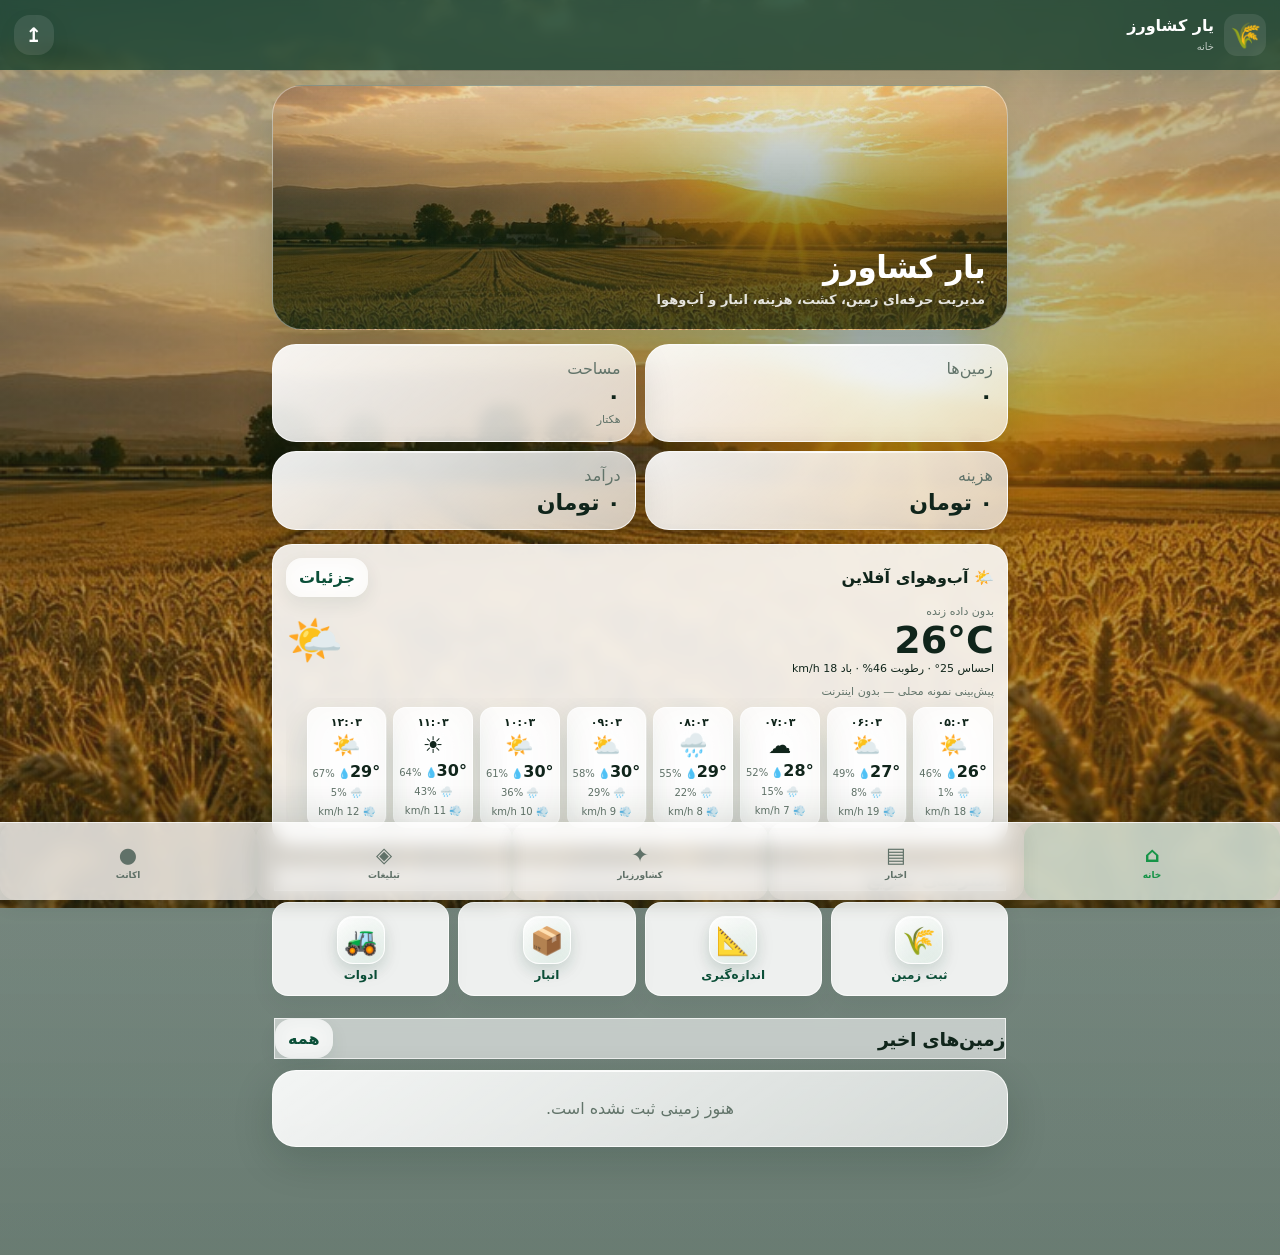
==== index.html @ 3d440239 "Add files via upload" ====
<!doctype html>
<html lang="fa" dir="rtl">
<head>
<meta charset="utf-8">
<meta name="viewport" content="width=device-width,initial-scale=1,viewport-fit=cover">
<meta name="theme-color" content="#0b3d2e">
<meta name="description" content="یار کشاورز — مدیریت زمین، کشت، هزینه، انبار و آب‌وهوا">
<!-- YarKeshavarz OFFLINE V1 -->
<title>یار کشاورز — نسخه آفلاین</title>
<link rel="manifest" href="manifest.webmanifest">
<style>
:root{--g:#0b3d2e;--g2:#17664b;--bg:#f4f7f4;--card:#fff;--text:#17352b;--muted:#71817a;--line:#e1e9e4;--red:#a33a3a;--shadow:0 10px 28px rgba(14,55,41,.08)}
*{box-sizing:border-box}body{margin:0;background:var(--bg);color:var(--text);font-family:Tahoma,Arial,sans-serif}button,input,select,textarea{font:inherit}button{cursor:pointer}
.top{position:sticky;top:0;z-index:1000;height:66px;background:var(--g);color:#fff;display:flex;align-items:center;justify-content:space-between;padding:0 14px;box-shadow:0 5px 18px #0002}.brand{display:flex;align-items:center;gap:10px}.logo{width:42px;height:42px;border-radius:13px;background:#ffffff18;display:grid;place-items:center;font-size:25px}.brand b{display:block}.brand small{opacity:.7;font-size:10px}.top button{border:0;background:#ffffff18;color:#fff;border-radius:12px;width:40px;height:40px;font-size:20px}
main{max-width:900px;margin:auto;padding:14px 12px 95px}.hero{min-height:210px;border-radius:24px;padding:22px;color:#fff;display:flex;flex-direction:column;justify-content:end;background:linear-gradient(135deg,#0b3d2e,#287659);box-shadow:var(--shadow);margin-bottom:14px}.hero h1{margin:0 0 7px;font-size:28px}.hero p{margin:0;opacity:.86;font-size:13px}.grid{display:grid;grid-template-columns:repeat(2,1fr);gap:10px}.card{background:var(--card);border:1px solid var(--line);border-radius:18px;padding:14px;box-shadow:var(--shadow)}.metric{font-size:22px;font-weight:900;margin-top:5px}.muted{color:var(--muted)}.small{font-size:11px}
.section{display:flex;align-items:center;justify-content:space-between;gap:8px;margin:19px 2px 9px}.section h2,.section h3{margin:0}.quick{display:grid;grid-template-columns:repeat(4,1fr);gap:8px}.quick button{min-height:78px;border:1px solid var(--line);background:#fff;border-radius:16px;font-weight:800;color:var(--g)}.primary,.secondary,.danger{border:0;border-radius:12px;padding:10px 13px;font-weight:800}.primary{background:var(--g);color:#fff}.secondary{background:#eaf2ee;color:var(--g)}.danger{background:#f8e8e8;color:var(--red)}.list{display:grid;gap:10px}.row{display:flex;align-items:center;justify-content:space-between;gap:9px}.actions{display:flex;gap:7px;flex-wrap:wrap;margin-top:11px}.badge{display:inline-block;background:#edf4ef;color:var(--g);border-radius:99px;padding:4px 8px;font-size:10px}.empty{text-align:center;color:var(--muted);padding:28px}
.form{display:grid;gap:12px}.field{display:grid;gap:6px}.field label{font-size:12px;font-weight:800}.field input,.field select,.field textarea{width:100%;border:1px solid #d7e2dc;background:#fff;border-radius:12px;padding:11px;color:var(--text);outline:none}.field textarea{min-height:90px}.tabs{display:flex;gap:7px;overflow:auto;padding:4px 0 9px}.tabs button{white-space:nowrap;border:1px solid var(--line);background:#fff;border-radius:11px;padding:9px 12px}.tabs button.active{background:var(--g);color:#fff}
.bottom{position:fixed;bottom:0;left:0;right:0;height:74px;background:#fffefcfa;border-top:1px solid var(--line);display:grid;grid-template-columns:repeat(5,1fr);z-index:3000;padding-bottom:env(safe-area-inset-bottom);backdrop-filter:blur(12px)}.bottom button{border:0;background:none;color:#78857f;display:flex;flex-direction:column;align-items:center;justify-content:center;gap:3px;font-size:21px}.bottom button span{font-size:9px}.bottom button.active{color:var(--g);font-weight:900}
.weather-now{background:linear-gradient(135deg,#0b3d2e,#247557);color:#fff;border-radius:22px;padding:18px}.weather-temp{font-size:48px;font-weight:900}.weather-icon{font-size:55px}.forecast{display:grid;gap:7px}.day{display:grid;grid-template-columns:1.4fr .5fr .7fr .8fr;align-items:center;background:#f6f9f7;border-radius:14px;padding:10px}.weather-error{padding:25px;text-align:center}
.measure-wrap{position:fixed;inset:0;background:#fff;z-index:5000;padding:10px}.measure-map{position:absolute;inset:0}.measure-head{position:absolute;z-index:5100;top:12px;left:12px;right:12px;display:flex;gap:7px}.measure-head input{flex:1;border:0;border-radius:13px;padding:12px;box-shadow:0 7px 22px #0002}.measure-tools{position:absolute;z-index:5100;top:62px;right:12px;display:flex;gap:6px}.measure-tools button{width:42px;height:42px;cursor:pointer;border:0;border-radius:12px;background:#fff;box-shadow:0 7px 20px #0002}.measure-bottom{position:absolute;z-index:5100;bottom:10px;left:10px;right:10px;background:#fffffff7;border-radius:18px;padding:9px;box-shadow:0 7px 25px #0003;max-width:620px;margin:auto}.measure-stats{display:grid;grid-template-columns:repeat(4,1fr);gap:5px;text-align:center;margin-bottom:7px}.measure-stats b{display:block;font-size:12px}.measure-stats span{font-size:8px;color:var(--muted)}.measure-actions{display:grid;grid-template-columns:1fr 1fr;gap:7px}.gps,#register{width:100%;min-height:46px;margin:0;font-size:13px;position:relative;z-index:2;box-sizing:border-box;border:0;border-radius:13px;padding:10px;font-weight:900}.gps{background:#8f2929;color:#fff}#measureStatus{min-height:14px;margin:4px 0 0}.hint{text-align:center;color:var(--muted);font-size:9px;margin:6px}#register:disabled{opacity:.45;cursor:not-allowed}
.chat{display:grid;gap:8px}.bubble{padding:11px 13px;border-radius:15px;max-width:90%;line-height:1.9;font-size:12px}.bot{background:#eaf2ee}.me{background:var(--g);color:#fff;margin-right:auto}.ad{min-height:150px;color:#fff;background:linear-gradient(135deg,#153d31,#2b7155);display:flex;flex-direction:column;justify-content:end}.news{display:grid;gap:10px}.news article{background:#fff;border:1px solid var(--line);border-radius:17px;padding:14px}
.quick button{display:flex;flex-direction:column;align-items:center;justify-content:center;gap:4px;font-size:12px}.quick button .qi{font-size:27px;line-height:1}.field-tools{display:grid;grid-template-columns:1fr 1fr;gap:9px;margin:10px 0}.field-tool{border:1px solid var(--line);background:#fff;border-radius:16px;padding:12px;text-align:right;display:grid;grid-template-columns:auto 1fr;column-gap:9px;align-items:center;box-shadow:var(--shadow);color:var(--g)}.field-tool span{grid-row:1/3;font-size:31px}.field-tool b{font-size:14px}.field-tool small{font-size:9px;color:var(--muted);margin-top:2px}@media(max-width:420px){.field-tools{grid-template-columns:1fr}}.stock-actions{display:flex;gap:8px;margin-top:11px}.stock-actions button{flex:1;min-height:44px;border:0;border-radius:12px;font-weight:900}.stock-plus{background:#e7f3eb;color:var(--g)}.stock-minus{background:#fff0ed;color:#9a3730}.calc-grid{display:grid;grid-template-columns:repeat(4,1fr);gap:7px}.calc-grid button{min-height:52px;border:1px solid var(--line);background:#fff;border-radius:12px;font-weight:900}.calc-display{background:#123f31;color:#fff;border-radius:16px;padding:15px;text-align:left;font-size:26px;font-weight:900;direction:ltr;min-height:62px}.crop-card{border-right:4px solid var(--g2)}.crop-actions{display:flex;gap:7px;flex-wrap:wrap;margin-top:9px}.crop-actions button{flex:1;min-width:110px}.home-weather{margin-top:14px;background:#fff;border:1px solid var(--line);border-radius:20px;padding:13px;box-shadow:var(--shadow)}.home-weather-head{display:flex;align-items:center;justify-content:space-between;gap:10px}.home-weather-main{display:flex;align-items:center;justify-content:space-between;gap:10px;margin-top:8px}.home-weather-temp{font-size:38px;font-weight:900}.home-weather-icon{font-size:46px}.home-hourly{display:flex;gap:7px;overflow-x:auto;padding:9px 1px 3px;scrollbar-width:none}.home-hour{min-width:72px;text-align:center;background:#f3f8f5;border-radius:13px;padding:8px 5px}.home-hour b{display:block;font-size:11px}.home-hour span{display:block;font-size:23px;margin:3px 0}.home-hour small{font-size:10px;color:var(--muted)}.hourly-grid{display:grid;grid-template-columns:repeat(4,1fr);gap:7px}.hour-card{background:#f6f9f7;border-radius:14px;padding:9px;text-align:center}.hour-card b{font-size:11px}.hour-card .hi{font-size:23px;margin:4px 0}.hour-card small{display:block;color:var(--muted);font-size:9px;line-height:1.7}.weather-location-note{background:#edf5f0;border-radius:13px;padding:9px;font-size:11px;color:var(--g);margin-top:9px}.calc-land-head{display:flex;align-items:center;justify-content:space-between;gap:10px;margin-bottom:10px}.calc-area{text-align:center;background:#edf5f0;border-radius:14px;padding:8px 13px;min-width:78px}.calc-area b{display:block;font-size:18px;color:var(--g)}.calc-area small{font-size:9px;color:var(--muted)}.calc-form-grid{display:grid;grid-template-columns:1fr 1fr;gap:10px}.calc-form-grid.two{margin-top:8px}.calc-total{margin-top:10px;background:linear-gradient(135deg,#0b3d2e,#247557);color:#fff;text-align:center}.calc-total span,.calc-total strong,.calc-total small{display:block}.calc-total strong{font-size:26px;margin:5px 0}.calc-total small{opacity:.8}.calc-result-grid{display:grid;grid-template-columns:1fr 1fr;gap:8px;margin-top:10px}.calc-result-grid div{background:#f3f8f5;border-radius:14px;padding:11px;text-align:center}.calc-result-grid span{display:block;font-size:10px;color:var(--muted)}.calc-result-grid b{display:block;font-size:16px;margin-top:5px}.crop-focus{display:flex;align-items:center;justify-content:space-between;gap:10px;margin-bottom:10px}@media(max-width:430px){.calc-form-grid{grid-template-columns:1fr}.measure-actions{grid-template-columns:1fr 1fr}} .hero{background-size:cover;background-position:center center;background-repeat:no-repeat} .hero:after{content:'';display:block;height:1px;width:100%}
@media(max-width:560px){main{padding:11px 9px 92px}.quick{grid-template-columns:repeat(2,1fr)}.stat4,.measure-stats{grid-template-columns:repeat(2,1fr)}.day{grid-template-columns:1.3fr .5fr .7fr .7fr}.weather-temp{font-size:42px}}

.hero{background-image:linear-gradient(180deg,#0000 20%,#082c22d9 100%),url("wheat-hero.jpg");background-size:cover;background-position:center;min-height:245px}.hero p{font-weight:700;text-shadow:0 2px 8px #0008}.icon-card{display:flex;align-items:center;gap:10px}.icon-big{width:48px;height:48px;border-radius:15px;background:#edf4ef;display:grid;place-items:center;font-size:27px}.photo-grid{display:grid;grid-template-columns:repeat(3,1fr);gap:7px;margin-top:10px}.photo-grid img{width:100%;aspect-ratio:1;border-radius:13px;object-fit:cover;border:1px solid var(--line)}.profile-head{display:flex;align-items:center;gap:12px}.avatar{width:82px;height:82px;border-radius:50%;object-fit:cover;background:#eaf2ee;border:3px solid #fff;box-shadow:var(--shadow);display:grid;place-items:center;font-size:35px}.equip-grid{display:grid;gap:10px}.equip-item{display:grid;grid-template-columns:54px 1fr auto;gap:10px;align-items:center}.equip-icon{width:54px;height:54px;border-radius:16px;background:#edf4ef;display:grid;place-items:center;font-size:29px}.equip-meta{font-size:11px;color:var(--muted);line-height:1.8}.weather-mini{margin-top:10px;border-radius:17px;padding:12px;background:#eef6f1}.weather-mini .temp{font-size:27px;font-weight:900}.weather-mini.loading{color:var(--muted)}.profile-menu{display:grid;grid-template-columns:repeat(2,1fr);gap:8px;margin-top:10px}.profile-menu button{border:1px solid var(--line);background:#fff;border-radius:14px;padding:13px;font-weight:800;color:var(--g)}
@media(max-width:560px){.hero{min-height:225px}.photo-grid{grid-template-columns:repeat(3,1fr)}}

.register-modal{position:fixed;inset:0;z-index:9999;background:#0008;display:flex;align-items:flex-end;justify-content:center;padding:12px}.register-card{width:min(560px,100%);background:#fff;border-radius:22px;padding:18px;box-shadow:0 20px 60px #0005}.register-card h3{margin:0 0 5px}.register-card label{display:block;margin-top:10px;font-weight:800;font-size:13px}.register-card input{width:100%;box-sizing:border-box;margin-top:5px;border:1px solid var(--line);border-radius:12px;padding:12px;font:inherit}.register-summary{margin:12px 0;padding:12px;border-radius:14px;background:#f2f8f5;display:flex;flex-direction:column;gap:4px}.register-summary b{font-size:20px}.register-card .actions{margin-top:14px;display:grid;grid-template-columns:1fr 1.4fr;gap:8px}.hero{background-size:cover!important;background-position:center!important;min-height:240px!important}

.land-schematic{padding:2px 0}.schematic-head{display:flex;justify-content:space-between;align-items:center;margin-bottom:10px}.schematic-head span{font-size:12px;color:#718078}.land-schematic svg{display:block;width:100%;height:auto;border:1px solid #e1ebe6;border-radius:14px;background:#f8fbf9}.land-schematic svg text{font-family:Tahoma,Arial,sans-serif;fill:#17664b;font-size:10px;font-weight:700}.schematic-meta{display:flex;justify-content:space-between;gap:10px;margin-top:10px;font-size:12px;color:#66736d}.land-schematic.empty{min-height:150px;display:flex;flex-direction:column;align-items:center;justify-content:center;text-align:center;gap:7px;color:#607069}.land-schematic.empty div{font-size:32px}.land-schematic.empty small{font-size:12px;color:#8a9691}

.schematic-modern{background:linear-gradient(180deg,#f8fbf9,#eef5f1);border:1px solid #dce9e2;border-radius:22px;padding:12px;overflow:hidden}.schematic-modern .schematic-head{display:flex;align-items:center;justify-content:space-between;margin-bottom:9px}.schematic-modern .schematic-head b{font-size:15px}.schematic-modern svg{width:100%;height:auto;display:block;border-radius:17px;background:#f7faf8}.schematic-modern .schematic-meta{display:grid;grid-template-columns:repeat(3,1fr);gap:7px;margin-top:9px}.schematic-modern .schematic-meta div{background:#fff;border:1px solid #e1eae5;border-radius:13px;padding:9px;text-align:center}.schematic-modern .schematic-meta span{display:block;font-size:9px;color:var(--muted);margin-bottom:4px}.schematic-modern .schematic-meta b{font-size:13px;color:var(--g)}.edit-points{width:100%;margin-top:9px}.edit-points-btn{width:100%;border:1px solid #cfe0d7;background:#edf6f1;color:var(--g);border-radius:13px;padding:11px;font-weight:900}

.fun-shell{position:fixed;inset:0;z-index:9000;background:linear-gradient(145deg,#071f18,#0d4d38 48%,#123d31);color:#fff;overflow:auto;display:none}
.fun-shell.show{display:block}.fun-inner{max-width:900px;margin:auto;padding:16px 13px 34px}
.fun-top{display:flex;align-items:center;justify-content:space-between;gap:10px;margin-bottom:14px}
.fun-top h1{margin:0;font-size:23px}.fun-top small{opacity:.75}
.fun-back{border:1px solid #ffffff2b;background:#ffffff18;color:#fff;border-radius:13px;padding:10px 13px;font-weight:900}
.fun-score{display:grid;grid-template-columns:repeat(3,1fr);gap:8px;margin-bottom:12px}
.fun-score .fs{background:#ffffff14;border:1px solid #ffffff20;backdrop-filter:blur(14px);border-radius:17px;padding:12px;text-align:center;box-shadow:0 12px 30px #0002}
.fun-score b{display:block;font-size:21px}.fun-score span{font-size:10px;opacity:.72}
.fun-grid{display:grid;grid-template-columns:1fr 1fr;gap:10px}
.fun-card{border:1px solid #ffffff22;background:linear-gradient(145deg,#ffffff18,#ffffff0b);backdrop-filter:blur(18px);border-radius:21px;padding:15px;box-shadow:0 16px 35px #0003}
.fun-card h2{margin:0 0 6px;font-size:17px}.fun-card p{font-size:11px;line-height:1.9;opacity:.8}
.fun-icon{font-size:38px;margin-bottom:4px}.fun-btn{width:100%;border:1px solid #ffffff22;background:#ffffff16;color:#fff;border-radius:13px;padding:11px;font-weight:900;margin-top:8px}
.fun-panel{margin-top:12px;border:1px solid #ffffff22;background:#ffffff12;backdrop-filter:blur(18px);border-radius:21px;padding:15px}
.fun-question{font-size:16px;font-weight:900;line-height:1.9;margin-bottom:12px}
.fun-options{display:grid;gap:8px}.fun-option{border:1px solid #ffffff25;background:#ffffff10;color:#fff;border-radius:13px;padding:11px;text-align:right;font-weight:800}
.fun-option.correct{background:#2e8b57}.fun-option.wrong{background:#8e3b3b}.fun-fact{font-size:13px;line-height:2}
@media(max-width:520px){.fun-grid{grid-template-columns:1fr}}

/* ===== V3 GLASSMORPHISM UI ===== */
:root{
  --glass-bg:rgba(255,255,255,.72);
  --glass-bg-strong:rgba(255,255,255,.86);
  --glass-border:rgba(255,255,255,.72);
  --glass-shadow:0 14px 38px rgba(13,55,40,.12);
  --glass-blur:blur(18px);
}
body{
  background:
    radial-gradient(circle at 8% 4%,rgba(72,157,116,.18),transparent 30%),
    radial-gradient(circle at 92% 12%,rgba(213,178,88,.13),transparent 28%),
    linear-gradient(145deg,#eef7f1 0%,#f7faf8 48%,#eaf4ee 100%);
}
header,.bottom-nav{
  background:rgba(255,255,255,.68)!important;
  backdrop-filter:blur(20px);-webkit-backdrop-filter:blur(20px);
  border-color:rgba(255,255,255,.78)!important;
  box-shadow:0 10px 30px rgba(11,61,46,.09)!important;
}
.card,.home-weather,.field-tool,.hour-card,.home-hour,.calc-result-grid div{
  background:var(--glass-bg)!important;
  backdrop-filter:var(--glass-blur);-webkit-backdrop-filter:var(--glass-blur);
  border:1px solid var(--glass-border)!important;
  box-shadow:var(--glass-shadow)!important;
}
.card{position:relative;overflow:hidden}
.card:before{
  content:"";position:absolute;inset:0 0 auto 0;height:1px;
  background:linear-gradient(90deg,transparent,rgba(255,255,255,.95),transparent);
  pointer-events:none;
}
button,.input,select,textarea{
  border-radius:15px!important;
}
button{
  box-shadow:0 7px 18px rgba(11,61,46,.08);
}
button.primary,.primary{
  background:linear-gradient(135deg,#0b3d2e,#287659)!important;
  border:1px solid rgba(255,255,255,.25)!important;
}
button.secondary,.secondary{
  background:rgba(255,255,255,.62)!important;
  backdrop-filter:blur(12px);-webkit-backdrop-filter:blur(12px);
}
.quick button,.field-tool{
  min-height:86px;
  background:rgba(255,255,255,.62)!important;
  backdrop-filter:blur(16px);-webkit-backdrop-filter:blur(16px);
}
.quick button .qi,.field-tool span{
  filter:drop-shadow(0 5px 8px rgba(11,61,46,.14));
}
.quick button .qi{
  display:grid;place-items:center;width:48px;height:48px;
  border-radius:16px;
  background:linear-gradient(145deg,rgba(255,255,255,.9),rgba(226,242,233,.55));
  border:1px solid rgba(255,255,255,.85);
  box-shadow:inset 0 1px rgba(255,255,255,.9),0 8px 18px rgba(11,61,46,.08);
}
.field-tool span{
  display:grid;place-items:center;width:52px;height:52px;
  border-radius:17px;
  background:linear-gradient(145deg,rgba(255,255,255,.92),rgba(221,239,229,.58));
  border:1px solid rgba(255,255,255,.85);
  box-shadow:inset 0 1px rgba(255,255,255,.9),0 8px 18px rgba(11,61,46,.08);
}
.hero{
  border:1px solid rgba(255,255,255,.42)!important;
  box-shadow:0 18px 42px rgba(11,61,46,.18)!important;
  }
.stat,.metric-card{
  background:rgba(255,255,255,.68)!important;
  backdrop-filter:blur(16px);-webkit-backdrop-filter:blur(16px);
  border:1px solid rgba(255,255,255,.78)!important;
  box-shadow:var(--glass-shadow)!important;
}
.bottom-nav button{
  background:transparent!important;
  box-shadow:none!important;
}
.bottom-nav button.active{
  background:rgba(31,111,78,.12)!important;
  border:1px solid rgba(31,111,78,.12)!important;
}
.fun-shell{
  background:
    radial-gradient(circle at 12% 8%,rgba(102,190,145,.22),transparent 28%),
    radial-gradient(circle at 90% 85%,rgba(214,177,82,.12),transparent 30%),
    linear-gradient(145deg,#071f18,#0d4d38 48%,#123d31)!important;
}
.fun-card,.fun-option,.fun-stat{
  background:rgba(255,255,255,.11)!important;
  border:1px solid rgba(255,255,255,.18)!important;
  backdrop-filter:blur(18px);-webkit-backdrop-filter:blur(18px);
  box-shadow:0 15px 38px rgba(0,0,0,.16)!important;
}
.glass-icon{
  display:inline-grid;place-items:center;width:48px;height:48px;
  border-radius:16px;
  background:linear-gradient(145deg,rgba(255,255,255,.82),rgba(215,238,226,.45));
  border:1px solid rgba(255,255,255,.78);
  box-shadow:inset 0 1px rgba(255,255,255,.85),0 9px 20px rgba(11,61,46,.12);
  font-size:25px;vertical-align:middle;
}
@media(max-width:430px){
  .quick button{min-height:82px}
}



/* ===== Entertainment temporarily disabled ===== */
.fun-shell,#funShell,#funStandaloneNote,[data-r="game"],[onclick*="openFun"]{
  display:none!important;
}




/* ===== V3.6 USER MOCKUP VISUAL ===== */
body{
  background:
    linear-gradient(rgba(238,248,242,.76),rgba(238,248,242,.88)),
    url("wheat-hero.jpg") center top / cover fixed no-repeat !important;
}
.hero{
  background:
    linear-gradient(135deg,rgba(6,56,42,.42),rgba(27,103,72,.24)),
    url("wheat-hero.jpg") center / cover no-repeat !important;
  background-position:center !important;
}


/* ===== V3.7 USER MOCKUP IMAGE + PERSIAN DATES ===== */
body{
  background:
    linear-gradient(rgba(238,248,242,.70),rgba(238,248,242,.84)),
    url("wheat-hero.jpg") center top / cover fixed no-repeat !important;
}
.hero{
  background:
    linear-gradient(135deg,rgba(6,52,39,.42),rgba(28,108,76,.20)),
    url("wheat-hero.jpg") center / cover no-repeat !important;
  min-height:245px !important;
}



/* ===== V3.6 EXACT UPLOADED PHOTO BEHIND APP ===== */
html,body{min-height:100%;background:#c7a86a!important;}
body{margin:0!important;position:relative!important;background:transparent!important;}
body::before{
  content:"";
  position:fixed;
  inset:0;
  z-index:-5;
  background-image:url("wheat-hero.jpg")!important;
  background-position:center center!important;
  background-repeat:no-repeat!important;
  background-size:cover!important;
  pointer-events:none;
}
/* Let the exact photo remain visible behind the complete interface. */
main,#app{background:transparent!important;}
.top{
  background:rgba(5,65,48,.72)!important;
  backdrop-filter:blur(5px)!important;
  -webkit-backdrop-filter:blur(5px)!important;
}
.bottom{
  background:rgba(255,255,255,.72)!important;
  backdrop-filter:blur(9px)!important;
  -webkit-backdrop-filter:blur(9px)!important;
}
.card,.home-weather,.list>*,.quick button,.section{
  background:rgba(255,255,255,.58)!important;
  border:1px solid rgba(255,255,255,.72)!important;
  backdrop-filter:blur(7px)!important;
  -webkit-backdrop-filter:blur(7px)!important;
}
.hero{
  background:
    linear-gradient(180deg,rgba(4,65,48,.18),rgba(4,65,48,.64)),
    url("wheat-hero.jpg") center/cover no-repeat!important;
}


/* ===== V3.7 NEW TOP FARM PHOTO ===== */
.hero{
  background:
    linear-gradient(180deg,rgba(4,58,43,.10),rgba(4,58,43,.58)),
    url("wheat-hero.jpg") center center / cover no-repeat !important;
  background-position:center center!important;
  min-height:245px!important;
  overflow:hidden!important;
}






/* ===== V4.1 FIELD-SPECIFIC KESHAVAR-YAR ===== */
.yar41{direction:rtl;max-width:720px;margin:0 auto;padding:8px 2px 20px}
.yar41-head{display:flex;align-items:center;justify-content:space-between;padding:13px 14px;border-radius:23px;background:linear-gradient(135deg,#064632,#0b7554);color:#fff;box-shadow:0 12px 26px rgba(4,65,46,.15)}
.yar41-brand{display:flex;align-items:center;gap:10px}.yar41-avatar{width:48px;height:48px;border-radius:16px;background:rgba(255,255,255,.14);display:grid;place-items:center;font-size:25px}
.yar41-head h2{margin:0!important;color:#fff!important;font-size:18px!important}.yar41-head span{display:block;color:rgba(255,255,255,.74);font-size:9px;margin-top:3px}
.yar41-back{border:1px solid rgba(255,255,255,.24);background:rgba(255,255,255,.1);color:#fff;border-radius:11px;padding:8px 10px;font-family:inherit;font-size:9px}
.yar41-field{margin-top:9px;padding:13px;border-radius:19px;background:rgba(255,255,255,.72);border:1px solid rgba(255,255,255,.88)}
.yar41-field-main{display:flex;justify-content:space-between;align-items:center;gap:8px}.yar41-field-main b{font-size:13px;color:#164536}.yar41-field-main small{font-size:9px;color:#81918b}
.yar41-field-data{display:flex;gap:6px;overflow:auto;margin-top:9px}.yar41-field-data span{white-space:nowrap;font-size:8px;color:#63756e;background:#eef6f1;border-radius:10px;padding:6px 8px}
.yar41-tools{display:grid;grid-template-columns:1fr 1fr;gap:7px;margin:9px 0}
.yar41-tools button{padding:11px 10px;text-align:right;border:1px solid rgba(255,255,255,.9);border-radius:15px;background:rgba(255,255,255,.78);color:#174938;font-family:inherit;font-size:10px;font-weight:800}
.yar41-chat{height:45vh;min-height:270px;overflow:auto;padding:10px 4px;border-radius:21px;background:rgba(235,245,240,.46);border:1px solid rgba(255,255,255,.74)}
.yar-msg{display:flex;margin:7px 0}.yar-msg>div{max-width:89%;padding:10px 12px;border-radius:16px;font-size:10px;line-height:1.9}
.yar-msg.bot>div{background:rgba(255,255,255,.87);color:#234d3e;border-top-right-radius:5px}.yar-msg.user{justify-content:flex-start}.yar-msg.user>div{background:#0b6349;color:#fff;border-top-left-radius:5px}
.yar-msg-image{display:block;width:min(285px,100%);max-height:285px;object-fit:cover;border-radius:13px;margin-bottom:6px}
.yar41-form{display:flex;align-items:center;gap:6px;margin-top:8px;padding:6px;border-radius:17px;background:rgba(255,255,255,.9);border:1px solid rgba(255,255,255,.96)}
.yar41-form input{min-width:0;flex:1;height:42px;border:0!important;outline:0!important;background:transparent!important;font-family:inherit;font-size:10px;color:#173f32}
.yar41-camera,.yar41-send{width:42px;height:42px;flex:0 0 42px;border:0;border-radius:13px;font-size:18px}.yar41-camera{background:#e6f2ec;color:#0b6248}.yar41-send{background:#0b6248;color:#fff}
.yar41-note{text-align:center;color:#879690;font-size:8px;line-height:1.7;margin-top:6px}


.yar-land-entry .row{gap:12px;align-items:center}.yar-land-entry .muted{color:rgba(255,255,255,.78)}.yar-land-entry .primary{white-space:nowrap}@media(max-width:520px){.yar-land-entry .row{flex-direction:column;align-items:stretch}.yar-land-entry .primary{width:100%}}

/* V3-44: full-screen farm background */
body{
  background:
    linear-gradient(rgba(12,42,27,.30),rgba(12,42,27,.42)),
    url("wheat-hero.jpg") center center / cover fixed no-repeat !important;
}
body::before{
  content:"";position:fixed;inset:0;z-index:-1;
  background:linear-gradient(180deg,rgba(0,0,0,.10),rgba(4,30,18,.28));
  pointer-events:none;
}
.top{
  background:rgba(6,55,37,.72)!important;
  backdrop-filter:blur(16px) saturate(1.15);
  -webkit-backdrop-filter:blur(16px) saturate(1.15);
}
main{position:relative}
.hero{
  background:
    linear-gradient(180deg,rgba(0,0,0,.05),rgba(5,42,26,.70)),
    url("wheat-hero.jpg") center 42% / cover no-repeat !important;
  border:1px solid rgba(255,255,255,.30);
  box-shadow:0 18px 45px rgba(0,0,0,.20);
}
.card,.home-weather,.field-tool,.quick button,.news article{
  background:rgba(255,255,255,.88)!important;
  backdrop-filter:blur(12px);
  -webkit-backdrop-filter:blur(12px);
}
.bottom{
  background:rgba(7,35,25,.78)!important;
  border-top:1px solid rgba(255,255,255,.22)!important;
  backdrop-filter:blur(18px) saturate(1.2);
  -webkit-backdrop-filter:blur(18px) saturate(1.2);
}
.bottom button{color:rgba(255,255,255,.76)!important}
.bottom button.active{color:#7ee39a!important}
.measure-wrap,.fun-shell,.register-modal{background:#fff!important}


.yar-final-tools{display:flex!important;flex-wrap:nowrap!important;gap:6px!important;overflow-x:auto!important;overflow-y:hidden!important;padding:7px 2px 3px!important;margin:6px 0 0!important;scrollbar-width:none!important;-webkit-overflow-scrolling:touch!important;justify-content:flex-start!important}
.yar-final-tools::-webkit-scrollbar{display:none!important}
.yar-final-tools button{flex:0 0 auto!important;min-width:76px!important;height:58px!important;border:1px solid #dce8e1!important;border-radius:15px!important;background:#fff!important;color:#17362a!important;display:flex!important;flex-direction:column!important;align-items:center!important;justify-content:center!important;gap:3px!important;padding:5px 7px!important;box-shadow:0 5px 14px rgba(13,55,40,.07)!important}
.yar-final-tools button span{font-size:20px!important;line-height:1!important}
.yar-final-tools button b{font-size:9px!important;white-space:nowrap!important}
.yar-final .yarpro-chat{height:calc(100dvh - 190px)!important;min-height:0!important;max-height:none!important}
.yar-final .yarpro-form{margin-top:8px!important}

.yar-page-step{display:flex;align-items:center;justify-content:space-between;gap:10px;margin:10px 0;padding:10px 12px;border-radius:14px;background:rgba(16,185,129,.08);border:1px solid rgba(16,185,129,.18);font-size:13px}.yar-page-step b{color:#0f766e}.yar-page-step span{color:#475569}
</style>
<style id="yar-v3-modern-overrides">:root{--g:#0b4f38;--g2:#16825a;--ink:#102f25;--muted:#71847b;--bg:#eef4f0;--line:#dce8e1;--shadow:0 14px 38px rgba(13,55,40,.09)}html{background:var(--bg)}body{background:radial-gradient(circle at 100% 0%,rgba(45,151,103,.09),transparent 28%),linear-gradient(180deg,#f7faf8,var(--bg));color:var(--ink)}.top{height:70px;background:rgba(7,57,42,.94);backdrop-filter:blur(18px);box-shadow:0 8px 30px rgba(3,35,25,.18)}main{max-width:760px;padding:15px 12px 108px}.card{border-color:rgba(214,229,220,.9);border-radius:20px;box-shadow:var(--shadow)}.primary{background:linear-gradient(135deg,var(--g),var(--g2));box-shadow:0 8px 18px rgba(11,79,56,.18)}.secondary{background:#eaf4ee;color:var(--g);border:1px solid #d7e8de}.field input,.field select,.field textarea{border-color:#d6e4dc;background:#fbfdfc;border-radius:14px;padding:12px}.field input:focus,.field select:focus,.field textarea:focus{border-color:#56a985;box-shadow:0 0 0 3px rgba(46,145,100,.1)}.hero{min-height:285px;border-radius:28px;background-position:center;background-size:cover;box-shadow:0 18px 50px rgba(11,58,42,.18)}.hero h1{font-size:31px}.grid{gap:9px}.quick{gap:9px}.quick button{min-height:94px;border-radius:20px;box-shadow:0 9px 25px rgba(13,55,40,.06)}.section{margin:22px 2px 11px}.section h2,.section h3{font-size:19px}.land-card{padding:15px}.land-card h3{font-size:16px}.tabs{scrollbar-width:none}.tabs button{border-color:#dbe7e0;background:#fff}.tabs button.active{background:linear-gradient(135deg,var(--g),var(--g2));box-shadow:0 7px 16px rgba(11,79,56,.16)}.bottom{height:78px;background:rgba(255,255,255,.91);border-top:1px solid #dbe6e0;box-shadow:0 -10px 35px rgba(16,49,37,.08);backdrop-filter:blur(18px)}.bottom button.active{color:var(--g2)}.weather-now{border-radius:23px;background:linear-gradient(145deg,#0a4b36,#1e7d59)}.calc-total{border-radius:22px}.home-weather,.weather-mini{border-radius:20px}.yar-land-entry{border-radius:22px!important}.yar41-head,.yar41-field,.yar41-form{border-radius:20px!important}.yar41-tools button{border-radius:16px!important;box-shadow:0 8px 22px rgba(13,55,40,.06)!important}@media(max-width:460px){main{padding-left:9px;padding-right:9px}.hero{min-height:260px}.quick{grid-template-columns:1fr 1fr}} </style><style id="land-thumb-modern">.land-title-row{align-items:center;gap:10px}.land-title-wrap{display:flex;align-items:center;gap:10px;min-width:0}.land-title-text{min-width:0}.land-title-text h3{margin:0 0 5px;white-space:nowrap;overflow:hidden;text-overflow:ellipsis}.land-thumb{width:82px;height:58px;flex:0 0 82px;border-radius:15px;overflow:hidden;background:#f2f8f4;border:1px solid rgba(207,226,216,.95);box-shadow:0 7px 16px rgba(13,55,40,.08)}.land-thumb svg{display:block;width:100%;height:100%}.land-title-row>b{white-space:nowrap;font-size:13px}@media(max-width:390px){.land-thumb{width:72px;flex-basis:72px;height:52px}.land-title-row>b{font-size:12px}} 
/* ===== KESHAVAR-YAR PRO V2 UI ===== */
.yarpro{max-width:980px;margin:0 auto;padding:10px 4px 110px;color:#fff}.yarpro-head{display:flex;align-items:center;justify-content:space-between;gap:10px;padding:14px 16px;border:1px solid rgba(255,255,255,.2);border-radius:24px;background:rgba(12,35,29,.62);backdrop-filter:blur(18px);box-shadow:0 14px 38px rgba(0,0,0,.18)}.yarpro-brand{display:flex;align-items:center;gap:11px}.yarpro-avatar{width:48px;height:48px;border-radius:17px;display:grid;place-items:center;font-size:27px;background:linear-gradient(145deg,#173f30,#1d6571);border:1px solid rgba(255,255,255,.25)}.yarpro-brand h2{margin:0;font-size:20px}.yarpro-brand span{display:block;margin-top:4px;font-size:12px;opacity:.78}.yarpro-switch{border:1px solid rgba(255,255,255,.24);background:rgba(255,255,255,.1);color:#fff;border-radius:14px;padding:9px 11px}.yarpro-context{margin-top:12px;padding:15px;border-radius:22px;border:1px solid rgba(255,255,255,.18);background:rgba(10,36,30,.55);backdrop-filter:blur(15px)}.yarpro-context-title{font-weight:800;margin-bottom:10px}.yarpro-stats{display:flex;flex-wrap:wrap;gap:7px}.yarpro-stats span{padding:8px 10px;border-radius:12px;background:rgba(255,255,255,.1);font-size:12px}.yarpro-actions{display:grid;grid-template-columns:repeat(4,1fr);gap:8px;margin:12px 0}.yarpro-actions button{min-height:48px;border:1px solid rgba(255,255,255,.18);border-radius:15px;background:rgba(255,255,255,.12);color:#fff;font-weight:700}.yarpro-chat{min-height:42vh;max-height:54vh;overflow:auto;padding:10px;border-radius:22px;background:rgba(4,22,18,.43);border:1px solid rgba(255,255,255,.16)}.yarpro-form{position:sticky;bottom:74px;margin-top:10px;display:flex;gap:8px;padding:9px;border-radius:20px;background:rgba(9,31,26,.78);backdrop-filter:blur(18px);border:1px solid rgba(255,255,255,.2)}.yarpro-form input{flex:1;min-width:0;border:0;outline:0;background:rgba(255,255,255,.1);color:#fff;border-radius:14px;padding:13px}.yarpro-form input::placeholder{color:rgba(255,255,255,.65)}.yarpro-camera,.yarpro-send{width:46px;border:0;border-radius:14px;background:rgba(255,255,255,.13);color:#fff;font-size:20px}.yarpro-send{background:linear-gradient(145deg,#1b6b50,#246d78)}.yarpro-hint{text-align:center;font-size:11px;opacity:.72;margin-top:8px}.yar-msg{display:flex;margin:8px 0}.yar-msg>div{max-width:88%;padding:10px 12px;border-radius:17px;line-height:1.8;font-size:13px;background:rgba(255,255,255,.1)}.yar-msg.user{justify-content:flex-end}.yar-msg.user>div{background:rgba(27,107,80,.78)}.yar-msg-image{display:block;max-width:230px;max-height:230px;border-radius:13px;margin-bottom:6px}.yar-photo-preview{align-items:center;gap:8px;margin:8px 0;padding:8px;border-radius:16px;background:rgba(255,255,255,.1)}.yar-photo-preview img{width:78px;height:78px;object-fit:cover;border-radius:12px}.yar-photo-preview button{width:34px;height:34px;border:0;border-radius:10px;background:rgba(255,255,255,.15);color:#fff;font-size:22px}@media(max-width:620px){.yarpro{padding-left:2px;padding-right:2px}.yarpro-actions{grid-template-columns:repeat(2,1fr)}.yarpro-chat{min-height:45vh;max-height:57vh}.yarpro-form{bottom:68px}.yarpro-switch{font-size:11px;padding:8px}.yarpro-stats span{font-size:11px}}
</style>
<style id="v3-news-ads-modern">
  .news-hero,.ads-hero{padding:20px;border-radius:24px;margin:10px 0 14px;position:relative;overflow:hidden;color:#fff;background:linear-gradient(135deg,rgba(12,82,55,.92),rgba(20,110,96,.72));box-shadow:0 14px 35px rgba(0,0,0,.16)}
.news-hero:after,.ads-hero:after{content:"";position:absolute;inset:auto -30px -55px auto;width:180px;height:180px;border-radius:50%;background:rgba(255,255,255,.12)}
.news-hero h2,.ads-hero h2{margin:0 0 7px;font-size:23px}.news-hero p,.ads-hero p{margin:0;opacity:.9}.filter-row{display:flex;gap:8px;overflow:auto;padding:2px 0 10px}.filter-row button{white-space:nowrap;border:1px solid rgba(0,0,0,.08);background:rgba(255,255,255,.88);border-radius:14px;padding:9px 13px}.filter-row button.active{background:#0b7652;color:#fff}.news-grid,.ads-grid{display:grid;grid-template-columns:1fr;gap:11px}.news-item,.ad-item{border-radius:20px;padding:15px;background:rgba(255,255,255,.9);box-shadow:0 9px 25px rgba(0,0,0,.09);border:1px solid rgba(255,255,255,.55)}.news-top,.ad-top{display:flex;align-items:flex-start;justify-content:space-between;gap:10px}.badge-news,.badge-ad{font-size:11px;padding:5px 8px;border-radius:999px;background:#e7f6ef;color:#08623f}.news-item h3,.ad-item h3{margin:9px 0 7px;font-size:17px}.news-item p,.ad-item p{margin:0;line-height:1.8}.meta-line{font-size:11px;color:#71807a;margin-top:9px}.ad-contact{margin-top:12px;width:100%}.empty-state{text-align:center;padding:28px 15px}.empty-state .big{font-size:38px}.news-detail{line-height:2}.news-detail h2{margin-top:4px}.ad-price{font-size:18px;font-weight:800;color:#0b7652}.ad-contact{display:block;text-align:center}.
@media(min-width:700px){.news-grid,.ads-grid{grid-template-columns:1fr 1fr}}
</style>

<style id="v3-premium-modern">
:root{
 --bg:#07130f;--surface:rgba(255,255,255,.88);--surface2:rgba(255,255,255,.68);
 --text:#10251b;--muted:#62746a;--green:#169447;--green2:#0c6d35;--blue:#1776b8;
 --line:rgba(19,73,45,.13);--shadow:0 14px 40px rgba(5,30,18,.16);
}
html,body{min-height:100%;scroll-behavior:smooth}
body{
 background:
 radial-gradient(circle at 15% 5%,rgba(49,180,104,.18),transparent 30%),
 radial-gradient(circle at 90% 20%,rgba(30,122,190,.13),transparent 28%),
 linear-gradient(135deg,#eef8f1 0%,#f8fbf8 48%,#edf6f1 100%);
 color:var(--text);font-family:system-ui,-apple-system,"Segoe UI",Tahoma,sans-serif;
}
.app,.page,.content{background:transparent!important}
.topbar{
 background:rgba(255,255,255,.72)!important;backdrop-filter:blur(18px) saturate(150%);
 -webkit-backdrop-filter:blur(18px) saturate(150%);border-bottom:1px solid rgba(255,255,255,.55)!important;
 box-shadow:0 8px 28px rgba(7,45,25,.08)!important;
}
.card{
 background:linear-gradient(145deg,rgba(255,255,255,.92),rgba(255,255,255,.70))!important;
 border:1px solid rgba(255,255,255,.78)!important;border-radius:24px!important;
 box-shadow:var(--shadow)!important;backdrop-filter:blur(14px);-webkit-backdrop-filter:blur(14px);
 transition:transform .22s ease,box-shadow .22s ease,border-color .22s ease;
}
.card:hover{transform:translateY(-2px);box-shadow:0 18px 48px rgba(5,30,18,.19)!important}
h1,h2,h3{letter-spacing:-.02em}
button,.btn{
 border:0!important;border-radius:16px!important;font-weight:800!important;
 transition:transform .18s ease,filter .18s ease,box-shadow .18s ease!important;
}
button:active,.btn:active{transform:scale(.97)!important}
input,select,textarea{
 background:rgba(255,255,255,.78)!important;border:1px solid rgba(21,88,52,.14)!important;
 border-radius:16px!important;min-height:48px;box-shadow:inset 0 1px 2px rgba(0,0,0,.025);
}
input:focus,select:focus,textarea:focus{
 outline:none!important;border-color:rgba(22,148,71,.45)!important;
 box-shadow:0 0 0 4px rgba(22,148,71,.10)!important;
}
.bottom{
 background:rgba(255,255,255,.78)!important;backdrop-filter:blur(20px) saturate(160%);
 -webkit-backdrop-filter:blur(20px) saturate(160%);border-top:1px solid rgba(255,255,255,.75)!important;
 box-shadow:0 -12px 35px rgba(6,39,23,.10)!important;
}
.bottom button{color:#607168!important;border-radius:15px!important}
.bottom button.active,.bottom button[aria-current="page"]{color:var(--green)!important;background:rgba(22,148,71,.10)!important}
.hero,.home-hero{
 border-radius:30px!important;overflow:hidden!important;box-shadow:0 20px 55px rgba(5,35,20,.22)!important;
}
.hero:after,.home-hero:after{content:"";position:absolute;inset:0;pointer-events:none;background:linear-gradient(180deg,rgba(0,0,0,.02),rgba(0,0,0,.28))}
.badge{
 border:1px solid rgba(22,148,71,.15)!important;background:rgba(22,148,71,.10)!important;
 color:var(--green2)!important;border-radius:999px!important;padding:6px 10px!important;
}
.land-thumb{
 width:62px!important;height:44px!important;min-width:62px!important;border-radius:14px!important;
 padding:3px!important;background:linear-gradient(145deg,#edf8f0,#dcefe3)!important;
 border:1px solid rgba(22,148,71,.13)!important;box-shadow:0 7px 16px rgba(9,66,35,.10)!important;
}
.land-title-row{align-items:center!important}
.section-title{font-weight:900}
.toast{
 border-radius:16px!important;background:rgba(10,35,23,.92)!important;color:#fff!important;
 box-shadow:0 12px 35px rgba(0,0,0,.22)!important;backdrop-filter:blur(10px);
}
table{border-radius:18px;overflow:hidden}
hr{border:0!important;border-top:1px solid var(--line)!important}
@media(max-width:600px){
 .card{border-radius:20px!important;padding:15px!important}
 .hero,.home-hero{border-radius:24px!important}
 .bottom{padding-bottom:max(7px,env(safe-area-inset-bottom))}
}
</style>


<style id="yar-entry-click-fix-v27">
.yar-entry-page{position:relative!important;inset:auto!important;z-index:10!important;width:100%!important;height:auto!important;min-height:100vh!important;max-width:none!important;overflow:visible!important;padding:10px 10px 110px!important}
.yar-entry-page .yar-land-list,.yar-entry-page .yar-land-option{position:relative!important;z-index:100!important;pointer-events:auto!important}
.yar-entry-page .yar-land-option{touch-action:manipulation!important;-webkit-tap-highlight-color:rgba(23,102,75,.12)!important}
</style>
<style id="yar-real-flow-v1">
.yar-real-page{direction:rtl!important;background:linear-gradient(180deg,#eef7f1,#f9fcfa)!important;color:#17362a!important}
.yar-flow-card{background:#fff;border:1px solid #dce9e1;border-radius:22px;padding:14px;margin:10px 0;box-shadow:0 8px 24px rgba(18,70,48,.06)}
.yar-flow-title,.yar-section-head,.yar-selected-head{display:flex;align-items:center;justify-content:space-between;gap:10px}.yar-flow-title b{font-size:16px}.yar-flow-title small,.yar-section-head small,.yar-selected-head small{display:block;color:#708078;font-size:10px;margin-top:4px}
.yar-flow-steps{display:grid;grid-template-columns:repeat(4,1fr);gap:6px;margin-top:12px}.yar-flow-steps span{padding:8px 4px;text-align:center;border-radius:10px;background:#f1f5f3;color:#7a8781;font-size:9px}.yar-flow-steps span.done{background:#e5f3eb;color:#17664b;font-weight:800}
.yar-mode-row{display:grid;grid-template-columns:1fr 1fr;gap:9px;margin-top:12px}.yar-big-mode{border:1px solid #d9e7df;background:#f7faf8;border-radius:17px;padding:12px;text-align:right;display:grid;grid-template-columns:32px 1fr;grid-template-rows:auto auto;column-gap:8px}.yar-big-mode:first-letter{font-size:20px}.yar-big-mode b{font-size:12px;align-self:end}.yar-big-mode small{grid-column:2;color:#7b8882;font-size:9px;margin-top:3px}.yar-big-mode.active{border-color:#24825f;background:#e8f5ee;box-shadow:0 0 0 2px rgba(36,130,95,.08)}
.yar-land-type-badge{display:inline-flex;align-items:center;gap:4px;margin-inline-start:4px;padding:3px 6px;border-radius:999px;font-size:9px;font-weight:900}.yar-land-type-badge.irrigated{background:#e3f2ff;color:#1464a5}.yar-land-type-badge.dryland{background:#f7ecd9;color:#8a5a16}.yar-land-type-badge.unknown{background:#eef2ef;color:#66736d}.yar-land-type-select{display:grid;grid-template-columns:1fr 1fr;gap:8px}.yar-land-type-select label{display:flex;align-items:center;justify-content:center;gap:6px;border:1px solid #dce8e1;border-radius:12px;padding:10px;background:#fff;font-weight:800;font-size:11px;cursor:pointer}.yar-land-type-select input{accent-color:#17664b};.yar-land-list{display:grid;gap:7px;margin-top:10px}.yar-land-option{width:100%;border:1px solid #e0e9e4;background:#fbfdfc;border-radius:16px;padding:11px;display:grid;grid-template-columns:38px 1fr 20px;align-items:center;text-align:right;gap:8px}.yar-land-option:hover{background:#f0f8f3}.yar-land-icon{width:38px;height:38px;border-radius:13px;background:#e8f4ed;display:grid;place-items:center;font-size:20px}.yar-land-option b{font-size:12px}.yar-land-option small{display:block;color:#728079;font-size:9px;margin-top:4px}.yar-land-option strong{font-size:22px;color:#4b7764}.yar-empty{padding:16px;text-align:center;background:#f6f9f7;border-radius:15px;color:#6b7972;font-size:11px;display:grid;gap:9px;justify-items:center}.yar-selected-head h3{margin:5px 0 0;font-size:15px}.yar-land-facts{display:grid;grid-template-columns:repeat(3,1fr);gap:6px;margin-top:10px}.yar-land-facts span{background:#f4f8f6;border-radius:11px;padding:8px 5px;text-align:center;font-size:9px;white-space:nowrap;overflow:hidden;text-overflow:ellipsis}.yar-main-select{width:100%;margin-top:10px;border:1px solid #d8e5de;border-radius:14px;padding:12px;background:#fbfdfc;font-weight:800;color:#17362a}.yar-product-box{margin-top:10px;padding:12px;border-radius:17px;background:#f6faf7;border:1px solid #dfebe4}.yar-product-title{display:flex;justify-content:space-between;gap:8px}.yar-product-title b{font-size:13px}.yar-product-title small{color:#728078;font-size:9px}.yar-profile-list{display:grid;grid-template-columns:1fr 1fr;gap:7px;margin-top:10px}.yar-profile-list div{background:#fff;border-radius:12px;padding:9px}.yar-profile-list b{font-size:9px;color:#287052}.yar-profile-list p{margin:4px 0 0;font-size:9px;line-height:1.8;color:#43564d}.yar-area-badge{background:#e6f3eb;color:#17664b;border-radius:11px;padding:7px 9px;font-size:10px;font-weight:800}.yar-calc-grid-real{margin-top:10px}.yar-calc-note{margin-top:9px;padding:9px 10px;background:#fffaf0;border:1px solid #eee1c2;border-radius:12px;color:#6b6148;font-size:9px;line-height:1.8}.yar-chat-section{padding-bottom:12px}.yar-chat-section .yarpro-chat{height:300px;max-height:45vh;min-height:220px;background:#f7faf8;border-radius:16px;padding:8px;margin-top:10px}.yar-chat-section .yarpro-form{position:static!important;margin-top:9px}.yar-chat-section .yar-final-tools{margin-top:8px}.yar-chat-section .yar-final-tools button{min-height:50px}
@media(max-width:500px){.yar-flow-steps span{font-size:8px}.yar-land-facts{grid-template-columns:1fr}.yar-profile-list{grid-template-columns:1fr}.yar-mode-row{grid-template-columns:1fr 1fr}}
</style>
<style id="yar-final-modern">
.yar-final{padding-bottom:96px}
.yar-final{position:fixed!important;inset:0!important;z-index:4500!important;width:100vw!important;height:100dvh!important;max-width:none!important;margin:0!important;overflow:auto!important;padding:12px 10px calc(18px + env(safe-area-inset-bottom))!important;background:linear-gradient(180deg,#eef7f1,#f8fbf9)!important;color:#17362a!important}
.yar-final .yarpro-head{position:sticky!important;top:0!important;z-index:20!important}
.yar-final .yarpro-chat{min-height:0!important;height:calc(100dvh - 430px)!important;max-height:none!important;overflow:auto!important}
.yar-final .yarpro-form{position:sticky!important;bottom:0!important;z-index:21!important;margin-bottom:4px!important}
.yar-final .yar-final-actions{margin-bottom:10px!important}
.yar-image-results{display:grid;grid-template-columns:repeat(2,minmax(0,1fr));gap:8px;margin-top:8px}
.yar-image-card{background:#fff;border:1px solid #dce8e1;border-radius:16px;overflow:hidden;box-shadow:0 7px 18px rgba(13,55,40,.08)}
.yar-image-card img{display:block;width:100%;aspect-ratio:4/3;object-fit:cover;background:#eef4f0}
.yar-image-card figcaption{padding:7px 8px;font-size:10px;line-height:1.6;color:#486057}
.yar-image-card a{display:block;color:inherit;text-decoration:none}
@media(max-width:600px){.yar-final{padding:8px 7px calc(10px + env(safe-area-inset-bottom))!important}.yar-final .yarpro-head{border-radius:17px!important}.yar-final .yarpro-chat{height:calc(100dvh - 390px)!important}.yar-image-results{grid-template-columns:repeat(2,minmax(0,1fr))}}

.yar-final-hero{display:flex;align-items:center;gap:12px;padding:16px;border:1px solid rgba(255,255,255,.55);border-radius:24px;margin:12px 0;background:rgba(255,255,255,.72);box-shadow:0 14px 40px rgba(0,0,0,.10);backdrop-filter:blur(14px)}
.yar-final-hero.field{background:linear-gradient(135deg,rgba(220,247,225,.82),rgba(255,255,255,.70))}
.yar-final-hero.general{background:linear-gradient(135deg,rgba(225,242,255,.82),rgba(255,255,255,.70))}
.yar-final-hero-icon{width:52px;height:52px;border-radius:17px;display:grid;place-items:center;font-size:28px;background:rgba(255,255,255,.72);box-shadow:0 8px 20px rgba(0,0,0,.08)}
.yar-final-hero b{font-size:15px}.yar-final-hero p{margin:5px 0 0;color:#61706a;font-size:11px;line-height:1.8}
.yar-final-context{padding:14px;border-radius:22px;background:rgba(255,255,255,.72);border:1px solid rgba(255,255,255,.65);backdrop-filter:blur(14px)}
.yar-final-context-title{font-weight:900;margin-bottom:10px}.yar-final-stats{display:grid;grid-template-columns:repeat(4,1fr);gap:7px}
.yar-final-stats div{min-width:0;text-align:center;padding:10px 5px;border-radius:15px;background:rgba(245,248,246,.86)}.yar-final-stats b{display:block;font-size:12px;white-space:nowrap;overflow:hidden;text-overflow:ellipsis}.yar-final-stats small{display:block;color:#7a8781;font-size:9px;margin-top:4px}
.yar-final-analysis{margin:10px 0;padding:14px;border-radius:22px;background:rgba(255,255,255,.76);border:1px solid rgba(255,255,255,.7);backdrop-filter:blur(14px)}
.yar-final-analysis.warn{border-color:rgba(214,142,45,.35)}.yar-final-analysis-top{display:flex;align-items:center;justify-content:space-between;gap:8px}.yar-final-analysis-top b{display:block;font-size:13px}.yar-final-analysis-top small{display:inline-block;margin-top:4px;color:#6f7c75;font-size:10px}.yar-final-analysis-top button{border:0;border-radius:12px;padding:8px 10px;background:rgba(240,244,241,.9);font-weight:800;font-size:10px}
.yar-final-analysis-items{margin-top:9px;display:grid;gap:5px}.yar-final-analysis-items div{font-size:10px;line-height:1.8;padding:7px 9px;border-radius:12px;background:rgba(248,250,249,.86)}
.yar-final-actions{display:grid;grid-template-columns:repeat(2,1fr);gap:9px;margin:11px 0}.yar-final-actions button{border:1px solid rgba(255,255,255,.72);background:rgba(255,255,255,.78);border-radius:19px;padding:12px;text-align:right;display:grid;grid-template-columns:34px 1fr;grid-template-rows:auto auto;column-gap:8px;box-shadow:0 9px 24px rgba(0,0,0,.07);backdrop-filter:blur(12px)}.yar-final-actions button span{grid-row:1/3;width:34px;height:34px;border-radius:12px;display:grid;place-items:center;background:rgba(238,246,241,.9);font-size:17px}.yar-final-actions b{font-size:11px;align-self:end}.yar-final-actions small{font-size:9px;color:#7b8781;margin-top:3px}.yar-final-actions .yf-main{background:linear-gradient(135deg,rgba(220,247,225,.92),rgba(255,255,255,.82))}
.yar-final-form{margin-top:9px}.yar-final .yarpro-chat{min-height:220px;max-height:42vh}
@media(max-width:420px){.yar-final-stats{grid-template-columns:repeat(2,1fr)}.yar-final-actions{grid-template-columns:1fr}.yar-final-actions button{grid-template-columns:38px 1fr}}
</style>


<style id="yar-smart-analysis-v54">
.yar-smart-box{margin-top:10px;padding:13px;border-radius:20px;background:rgba(255,255,255,.78);border:1px solid rgba(255,255,255,.7);backdrop-filter:blur(12px)}
.yar-smart-title{display:flex;justify-content:space-between;align-items:center;gap:8px}
.yar-smart-title b{font-size:12px}.yar-smart-title span{font-size:9px;color:#68766f}
.yar-smart-priority{margin-top:8px;display:grid;gap:6px}
  .yar-smart-priority div{padding:8px 10px;border-radius:13px;background:rgba(247,249,248,.9);font-size:10px;line-height:1.8}
.yar-smart-priority .urgent{border-right:3px solid #d99b45}.yar-smart-priority .normal{border-right:3px solid #78a98a}
</style>


<style id="yar-readability-v55">
/* خوانایی کامل کشاورزیار روی پس‌زمینه عکس */
.yar-final.yarpro{color:#17362a!important}
.yar-final .yarpro-head{
  background:rgba(255,255,255,.96)!important;
  border:1px solid rgba(22,72,48,.12)!important;
  box-shadow:0 10px 30px rgba(0,0,0,.14)!important;
}
.yar-final .yarpro-brand h2{color:#123b2b!important}
.yar-final .yarpro-brand span{color:#62736b!important;opacity:1!important}
.yar-final .yarpro-switch{background:#17664b!important;color:#fff!important;border:0!important}
.yar-final .yar-final-hero,
.yar-final .yar-final-context,
.yar-final .yar-final-analysis,
.yar-final .yar-smart-box{
  color:#17362a!important;
  background:rgba(255,255,255,.96)!important;
  border:1px solid rgba(20,70,45,.12)!important;
  box-shadow:0 10px 30px rgba(0,0,0,.12)!important;
}
.yar-final .yar-final-hero p,
.yar-final .yar-final-analysis-top small,
.yar-final .yar-final-stats small,
.yar-final .yar-smart-title span{color:#617169!important;opacity:1!important}
.yar-final .yar-final-stats div{
  background:#f5f8f6!important;color:#17362a!important;
  border:1px solid #e0e9e4!important;
}
.yar-final .yar-final-analysis-items div,
.yar-final .yar-smart-priority div{
  background:#f7f9f8!important;color:#203c31!important;
  border:1px solid #e3ebe7!important;
}
.yar-final .yar-final-analysis-top button{
  background:#e9f3ed!important;color:#145b40!important;
}
.yar-final .yar-final-actions button{
  background:rgba(255,255,255,.97)!important;
  color:#17362a!important;
  border:1px solid #dfe9e4!important;
  box-shadow:0 8px 22px rgba(0,0,0,.10)!important;
}
.yar-final .yar-final-actions button b{color:#17362a!important}
.yar-final .yar-final-actions button small{color:#66766e!important}
.yar-final .yar-final-actions button span{background:#e8f4ed!important}
.yar-final .yar-final-actions .yf-main{
  background:linear-gradient(135deg,#e1f4e9,#f8fbf9)!important;
}
.yar-final .yarpro-chat{
  background:rgba(255,255,255,.96)!important;
  border:1px solid rgba(20,70,45,.12)!important;
  box-shadow:0 10px 30px rgba(0,0,0,.10)!important;
}
.yar-final .yar-msg>div{
  background:#eef4f0!important;color:#18382c!important;
  border:1px solid #dce8e1!important;
}
.yar-final .yar-msg.user>div{
  background:#17664b!important;color:#fff!important;border:0!important;
}
.yar-final .yarpro-form{
  background:rgba(255,255,255,.98)!important;
  border:1px solid #dbe6e0!important;
  box-shadow:0 10px 30px rgba(0,0,0,.14)!important;
}
.yar-final .yarpro-form input{
  background:#f4f8f6!important;color:#17362a!important;
  border:1px solid #dce8e1!important;
}
.yar-final .yarpro-form input::placeholder{color:#7b8982!important;opacity:1!important}
.yar-final .yarpro-camera{background:#e8f3ed!important;color:#145b40!important}
.yar-final .yarpro-hint{color:#51645b!important;opacity:1!important}
.yar-final .yar-photo-preview{
  background:rgba(255,255,255,.97)!important;color:#17362a!important;
  border:1px solid #dbe6e0!important;
}
.yar-final .yar-photo-preview button{background:#17664b!important;color:#fff!important}
@media(max-width:600px){
  .yar-final .yar-final-hero{padding:14px!important}
  .yar-final .yar-final-stats b{font-size:13px!important}
  .yar-final .yar-final-analysis-items div,
  .yar-final .yar-smart-priority div{font-size:11px!important}
  .yar-final .yarpro-chat{font-size:13px!important}
}
</style>


<style id="land-complete-v56">
.register-modal{position:fixed;inset:0;z-index:7000;background:rgba(8,30,22,.58);display:flex;align-items:flex-end;justify-content:center;padding:12px;backdrop-filter:blur(5px)}
.register-card-complete{width:min(680px,100%);max-height:92vh;overflow:auto;background:#fff;border-radius:24px;padding:16px;box-shadow:0 20px 60px rgba(0,0,0,.28);color:#17352b}
.register-modal-head{display:flex;align-items:flex-start;justify-content:space-between;gap:10px}.register-modal-head h3{margin:0;font-size:17px}.register-modal-head p{margin:5px 0 0}
.register-x{width:38px;height:38px;border:0;border-radius:12px;background:#edf3ef;color:#17352b;font-size:22px}
.register-summary{margin:12px 0;padding:12px;border-radius:16px;background:#eaf4ee;text-align:center}.register-summary b{display:block;font-size:20px;color:#17664b}.register-summary span{display:block;margin-top:4px;font-size:10px;color:#66766e}
.register-fields{display:grid;gap:11px}.register-two{display:grid;grid-template-columns:1fr 1fr;gap:10px}.register-ownership{display:grid;grid-template-columns:1fr 1fr;gap:8px}.reg-own{border:1px solid #dce6e0;background:#f7f9f8;border-radius:13px;padding:11px;font-weight:900;color:#315b49}.reg-own.active{background:#e4f3ea;border-color:#8dbba1;color:#145b40}.register-rent{padding:10px;border-radius:15px;background:#f5f8f6}.register-actions{position:sticky;bottom:0;background:#fff;padding-top:10px;margin-top:8px}
@media(max-width:500px){.register-two{grid-template-columns:1fr}.register-card-complete{max-height:94vh;padding:13px}.register-actions{display:grid;grid-template-columns:1fr 1.2fr}.register-actions button{min-height:45px}}
</style>


<style id="expenses-crop-v57">
.land-expense-panel{margin-top:10px}.expense-mini-list{display:grid;gap:6px;margin-top:10px}.expense-mini-list div{display:flex;justify-content:space-between;padding:8px 10px;border-radius:12px;background:#f5f8f6;font-size:10px}.expense-mini-list b{color:var(--g)}
.crop-costs-card{margin-top:10px}.crop-cost-total{margin-top:10px;padding:11px;border-radius:14px;background:#edf5f0;display:flex;justify-content:space-between;align-items:center;color:var(--g)}.crop-cost-total b{font-size:16px}
.expense-card{max-height:90vh;overflow:auto}.expense-cats{display:grid;grid-template-columns:repeat(2,1fr);gap:7px;margin:12px 0}.expense-cat{border:1px solid #dce6e0;background:#f7f9f8;border-radius:12px;padding:10px;font-weight:800;color:#315b49}.expense-cat.active{background:#e4f3ea;border-color:#8dbba1;color:#145b40}
</style>


<style id="economy-central-inventory-v58">
.economy-grid{display:grid;grid-template-columns:repeat(3,1fr);gap:9px;margin:10px 0}.economy-box{padding:14px 10px;border-radius:18px;background:rgba(255,255,255,.92);border:1px solid rgba(30,80,60,.10);box-shadow:0 8px 24px rgba(0,0,0,.08)}.economy-box span{display:block;font-size:10px;color:#61746a}.economy-box b{display:block;margin-top:7px;font-size:17px}.economy-box.income b{color:#15704d}.economy-box.cost b{color:#a35d19}.economy-box.profit b{color:#176c4e}.economy-box.loss b{color:#a52f38}.expense-breakdown{display:grid;grid-template-columns:1fr 1fr;gap:6px;margin-top:10px}.expense-breakdown>div{display:flex;justify-content:space-between;padding:9px;border-radius:12px;background:#f5f8f6;font-size:10px}.expense-breakdown b{color:#34594a}
@media(max-width:560px){.economy-grid{grid-template-columns:1fr}.economy-box{display:flex;justify-content:space-between;align-items:center}.economy-box b{margin-top:0}.expense-breakdown{grid-template-columns:1fr}}
</style>


<style id="yar-photo-analysis-v63">
.yar-photo-card{margin:14px 0;background:#fff;border-radius:22px;padding:16px;box-shadow:0 8px 25px rgba(0,0,0,.08);border:1px solid #e5eee8}
.yar-photo-actions{display:flex;gap:10px;flex-wrap:wrap;margin-top:12px}
.yar-photo-actions button{flex:1;min-width:130px}
.yar-analysis-note{font-size:12px;color:#5d7167;line-height:1.8}
.yar-preview{display:none;margin-top:12px;text-align:center}
.yar-preview img{max-width:100%;max-height:240px;border-radius:18px}
</style>
<style id="analysis-history-v65">
.analysis-history{display:flex;flex-direction:column;gap:10px;margin-top:12px}.analysis-item{background:#f6f9f7;border-radius:16px;padding:12px;border:1px solid rgba(30,80,60,.12)}.analysis-item .small{margin-top:6px}
</style>
<style id="yar-bottom-chat-fix">
.yar-final{padding:8px 8px 0!important;overflow:hidden!important}
.yar-final .yarpro-head{position:fixed!important;top:0!important;left:0!important;right:0!important;z-index:4505!important;margin:0!important;border-radius:0 0 18px 18px!important}
  .yar-final .yarpro-chat{position:absolute!important;top:78px!important;left:8px!important;right:8px!important;bottom:148px!important;height:auto!important;min-height:0!important;max-height:none!important;overflow:auto!important;border-radius:20px!important}
.yar-final .yarpro-form{position:fixed!important;left:8px!important;right:8px!important;bottom:76px!important;z-index:4510!important;margin:0!important;height:62px!important;box-sizing:border-box!important}
.yar-final .yar-final-tools{position:fixed!important;left:0!important;right:0!important;bottom:0!important;z-index:4511!important;height:70px!important;box-sizing:border-box!important;margin:0!important;padding:6px 7px 6px!important;display:flex!important;flex-wrap:nowrap!important;gap:7px!important;overflow-x:auto!important;overflow-y:hidden!important;justify-content:flex-start!important;background:rgba(248,251,249,.98)!important;border-top:1px solid #dce8e1!important;box-shadow:0 -8px 22px rgba(13,55,40,.08)!important;backdrop-filter:blur(18px)!important}
.yar-final .yar-final-tools button{flex:0 0 calc((100vw - 42px)/5)!important;min-width:74px!important;height:58px!important;padding:4px 3px!important;border-radius:15px!important}
.yar-final .yar-final-tools button span{font-size:20px!important}
.yar-final .yar-final-tools button b{font-size:8.5px!important}
.yar-final .yarpro-hint{display:none!important}
.yar-final .yar-photo-preview{position:fixed!important;left:10px!important;right:10px!important;bottom:142px!important;z-index:4512!important;margin:0!important}
@media(max-width:420px){
 .yar-final .yarpro-chat{top:72px!important;bottom:144px!important}
 .yar-final .yarpro-form{bottom:74px!important}
 .yar-final .yar-final-tools{height:68px!important}
 .yar-final .yar-final-tools button{flex-basis:calc((100vw - 42px)/5)!important;min-width:70px!important}
}
</style>

<style id="yar-v3-final-polish">
/* V3 FINAL POLISH */
.yar-final .yarpro-head > button.yarpro-switch:first-child{
  width:32px!important; min-width:32px!important; max-width:32px!important;
  height:32px!important; min-height:32px!important; max-height:32px!important;
  padding:0!important; margin:0!important;
  border:0!important; border-radius:9px!important;
  font-size:18px!important; line-height:32px!important;
  display:grid!important; place-items:center!important;
  flex:0 0 32px!important; box-sizing:border-box!important;
}
.yar-final .yar-final-tools{
  position:fixed!important; left:0!important; right:0!important; bottom:0!important;
  z-index:99999!important; height:72px!important;
  display:flex!important; flex-direction:row!important; flex-wrap:nowrap!important;
  align-items:center!important; justify-content:space-between!important; gap:6px!important;
  padding:6px 8px calc(6px + env(safe-area-inset-bottom))!important;
  background:#f8fbf9!important; border-top:1px solid #d8e7df!important;
  box-shadow:0 -8px 24px rgba(13,55,40,.10)!important; box-sizing:border-box!important;
}
.yar-final .yar-final-tools button{
  display:flex!important; flex:1 1 0!important; width:auto!important; min-width:0!important;
  height:58px!important; padding:4px 2px!important; margin:0!important;
  align-items:center!important; justify-content:center!important; flex-direction:column!important;
  gap:3px!important; border:1px solid #dce8e1!important; border-radius:15px!important;
  background:#fff!important; color:#17362a!important; box-shadow:0 4px 12px rgba(13,55,40,.07)!important;
}
.yar-final .yar-final-tools button span{font-size:22px!important; line-height:1!important}
.yar-final .yar-final-tools button b{font-size:9px!important; line-height:1.2!important; white-space:nowrap!important}
.yar-final .yarpro-form{bottom:80px!important}
.yar-final .yarpro-chat{bottom:150px!important}
.yar-image-results{grid-template-columns:repeat(2,minmax(0,1fr))!important}
.yar-image-card a{pointer-events:none!important; cursor:default!important}
.yar-image-card img{cursor:default!important}
@media(max-width:420px){
  .yar-final .yar-final-tools{height:70px!important}
  .yar-final .yarpro-form{bottom:76px!important}
  .yar-final .yarpro-chat{bottom:144px!important}
  .yar-final .yar-final-tools button{height:56px!important}
  .yar-final .yar-final-tools button span{font-size:20px!important}
  .yar-final .yar-final-tools button b{font-size:8.5px!important}
}
</style>

<style id="yar-send-button-fix">
/* دکمه ارسال چت: همیشه کنار کادر تایپ و کاملاً قابل مشاهده */
.yar-final .yarpro-form{display:flex!important;align-items:center!important;gap:7px!important;padding:7px!important;}
.yar-final .yarpro-form .yarpro-camera,
.yar-final .yarpro-form .yarpro-send{
  flex:0 0 48px!important;width:48px!important;min-width:48px!important;max-width:48px!important;
  height:48px!important;min-height:48px!important;max-height:48px!important;
  display:grid!important;place-items:center!important;
  visibility:visible!important;opacity:1!important;
  border:1px solid rgba(22,72,48,.18)!important;border-radius:14px!important;
  box-sizing:border-box!important;cursor:pointer!important;
}
.yar-final .yarpro-form .yarpro-send{
  background:linear-gradient(145deg,#176b4d,#247b84)!important;color:#fff!important;
  font-size:23px!important;font-weight:900!important;line-height:1!important;
  text-shadow:0 1px 2px rgba(0,0,0,.18)!important;
}
.yar-final .yarpro-form input{
  flex:1 1 auto!important;width:auto!important;min-width:0!important;height:48px!important;
  box-sizing:border-box!important;font-size:14px!important;
}
</style>


<style id="yar-type-button-fix">
.yar-final .yarpro-form .yarpro-type{flex:0 0 44px!important;width:44px!important;min-width:44px!important;max-width:44px!important;height:48px!important;min-height:48px!important;display:grid!important;place-items:center!important;border:1px solid rgba(22,72,48,.18)!important;border-radius:14px!important;background:#e8f3ed!important;color:#145b40!important;font-size:20px!important;line-height:1!important;cursor:pointer!important;box-sizing:border-box!important}
</style>

<style id="yar-chat-visibility-v4">
/* V4: keep the chat input above the bottom tools on mobile */
.yar-final .yarpro-form{
  position:fixed!important;
  left:8px!important; right:8px!important; bottom:76px!important;
  z-index:100000!important;
  display:flex!important; align-items:center!important; gap:7px!important;
  height:62px!important; padding:7px!important; margin:0!important;
  box-sizing:border-box!important;
  background:rgba(248,251,249,.98)!important;
  border:1px solid #d8e7df!important;
  border-radius:18px!important;
  box-shadow:0 -4px 18px rgba(13,55,40,.10)!important;
  visibility:visible!important; opacity:1!important;
}
.yar-final .yarpro-form .yarpro-type,
.yar-final .yarpro-form .yarpro-camera,
.yar-final .yarpro-form .yarpro-send{
  visibility:visible!important; opacity:1!important; display:grid!important;
}
.yar-final .yarpro-form input{
  display:block!important; visibility:visible!important; opacity:1!important;
  flex:1 1 auto!important; min-width:0!important; width:auto!important;
  height:48px!important; padding:0 12px!important;
  box-sizing:border-box!important;
  background:#fff!important; color:#17362a!important;
  border:1px solid #d8e7df!important; border-radius:14px!important;
  outline:none!important;
}
.yar-final .yarpro-chat{bottom:148px!important;}
.yar-final .yar-final-tools{z-index:99999!important;}
@media(max-width:420px){
  .yar-final .yarpro-form{left:6px!important; right:6px!important; bottom:72px!important; height:62px!important;}
  .yar-final .yarpro-chat{bottom:140px!important;}
}
</style>

<style id="yar-chat-input-v5">
/* V5: input bar is positioned relative to the full-screen Yar section, above its tool row. */
.yar-final .yarpro-form.yar-final-form{
  position:absolute!important;
  left:8px!important; right:8px!important; bottom:76px!important; top:auto!important;
  z-index:999999!important;
  display:flex!important; visibility:visible!important; opacity:1!important;
  width:auto!important; height:62px!important; min-height:62px!important;
  margin:0!important; padding:7px!important; box-sizing:border-box!important;
  background:#ffffff!important; border:2px solid #17664b!important;
  border-radius:18px!important; box-shadow:0 8px 24px rgba(0,0,0,.22)!important;
  pointer-events:auto!important;
}
.yar-final .yarpro-form.yar-final-form input#yarInput{
  display:block!important; visibility:visible!important; opacity:1!important;
  position:static!important; flex:1 1 auto!important; width:auto!important; min-width:0!important;
  height:48px!important; min-height:48px!important;
  background:#f4f8f6!important; color:#17362a!important;
  border:1px solid #b9d4c7!important; border-radius:13px!important;
  padding:0 12px!important; font-size:15px!important; outline:none!important;
}
.yar-final .yarpro-form.yar-final-form .yarpro-type,
.yar-final .yarpro-form.yar-final-form .yarpro-camera,
.yar-final .yarpro-form.yar-final-form .yarpro-send{
  flex:0 0 44px!important; width:44px!important; min-width:44px!important; max-width:44px!important;
  height:48px!important; min-height:48px!important; max-height:48px!important;
  display:grid!important; visibility:visible!important; opacity:1!important;
  place-items:center!important; padding:0!important; margin:0!important;
  box-sizing:border-box!important;
}
.yar-final .yarpro-form.yar-final-form .yarpro-type{background:#e8f3ed!important;color:#145b40!important;font-size:20px!important;border:1px solid #b9d4c7!important;border-radius:13px!important}
.yar-final .yarpro-form.yar-final-form .yarpro-camera{background:#e8f3ed!important;color:#145b40!important;font-size:20px!important;border:1px solid #b9d4c7!important;border-radius:13px!important}
.yar-final .yarpro-form.yar-final-form .yarpro-send{background:#17664b!important;color:#fff!important;font-size:22px!important;border:1px solid #17664b!important;border-radius:13px!important}
@media(max-width:420px){
   .yar-final .yarpro-form.yar-final-form{left:6px!important;right:6px!important;bottom:72px!important}
}
</style>

<style id="yar-final-v6-fix">
.yar-final{position:relative!important;min-height:calc(100dvh - 120px)!important;}
.yar-final .yarpro-form.yar-final-form{z-index:9999999!important;}
</style>

<style id="manager-chat-v1">
.manager-wrap{max-width:760px;margin:0 auto;padding:12px 10px 96px}
.manager-hero{background:linear-gradient(135deg,#e8f4ee,#f8fbf9);border:1px solid #d8e7df;border-radius:22px;padding:16px;margin-bottom:10px}
.manager-profile{display:flex;align-items:center;gap:12px}
.manager-avatar{width:54px;height:54px;border-radius:18px;display:grid;place-items:center;background:#17664b;color:#fff;font-size:27px;box-shadow:0 6px 16px rgba(23,102,75,.18)}
.manager-hero h2{margin:0 0 4px;font-size:20px;color:#17362a}
.manager-status{font-size:12px;color:#6b7e74}
.manager-note{font-size:12px;color:#52675d;margin:12px 0 0;line-height:1.8}
.manager-chat{background:#fff;border:1px solid #dce8e1;border-radius:22px;padding:12px;min-height:310px;max-height:48vh;overflow:auto;box-shadow:0 5px 18px rgba(13,55,40,.06)}
.manager-msg{display:flex;margin:8px 0}
.manager-msg.user{justify-content:flex-start}
.manager-msg.manager{justify-content:flex-end}
.manager-bubble{max-width:82%;padding:10px 13px;border-radius:17px;line-height:1.8;font-size:14px;white-space:normal}
.manager-msg.user .manager-bubble{background:#17664b;color:#fff;border-bottom-right-radius:5px}
.manager-msg.manager .manager-bubble{background:#eef5f1;color:#17362a;border:1px solid #dce8e1;border-bottom-left-radius:5px}
.manager-time{display:block;font-size:9px;opacity:.65;margin-top:3px}
.manager-compose{position:sticky;bottom:8px;margin-top:10px;background:#fff;border:1px solid #d8e7df;border-radius:19px;padding:7px;display:flex;gap:7px;align-items:flex-end;box-shadow:0 6px 20px rgba(13,55,40,.10)}
.manager-compose textarea{flex:1;min-width:0;resize:none;border:0;outline:none;background:#f4f8f6;border-radius:13px;padding:10px 12px;font-family:inherit;font-size:14px;line-height:1.7;min-height:46px;max-height:110px}
.manager-compose button{flex:0 0 48px;width:48px;height:48px;border:0;border-radius:14px;background:#17664b;color:#fff;font-size:21px}
.manager-topics{display:flex;gap:7px;overflow-x:auto;padding:2px 0 10px}
.manager-topics button{white-space:nowrap;border:1px solid #d8e7df;background:#fff;border-radius:12px;padding:8px 10px;color:#24503d;font-family:inherit;font-size:11px}
.manager-actions{display:flex;gap:8px;margin-top:10px}
.manager-actions button{flex:1}
@media(max-width:420px){.manager-wrap{padding-left:7px;padding-right:7px}.manager-chat{min-height:290px}.manager-bubble{max-width:88%}}
</style>
<style id="yar-product-profile-v1">
.yar-product-profile{margin:8px 0 10px;padding:10px;border:1px solid #d9e9e1;border-radius:15px;background:#f7fbf8}
.yar-product-profile>b,.yar-product-profile>div:first-child b{display:block;color:#0b4f38}
.yar-product-profile>div:first-child span{display:block;color:#71847b;font-size:9px;margin-top:3px}
.yar-profile-grid{display:grid;grid-template-columns:1fr 1fr;gap:7px;margin-top:8px}
.yar-profile-grid>div{background:#fff;border:1px solid #e2ece6;border-radius:11px;padding:8px}
.yar-profile-grid small{font-weight:900;color:#0b4f38}.yar-profile-grid p{font-size:9px;line-height:1.8;color:#687b72;margin:4px 0 0}
@media(max-width:430px){.yar-profile-grid{grid-template-columns:1fr}}
</style>
<style id="yar-v29-land-touch">
/* v29: land cards must remain directly touchable; no document-level capture handler. */
.yar-land-option{pointer-events:auto!important;touch-action:manipulation!important;cursor:pointer!important;position:relative;z-index:2}
.yar-land-option *{pointer-events:none}
</style>

<style id="yar-v34-legacy">
.yar-legacy-section{margin:12px 0;background:rgba(255,255,255,.94);border:1px solid rgba(26,98,74,.12);border-radius:26px;padding:16px;box-shadow:0 8px 24px rgba(20,70,50,.06)}
.yar-legacy-title{display:flex;justify-content:space-between;align-items:center;gap:10px;margin-bottom:12px}
.yar-legacy-title b{font-size:20px;color:#164f3e}.yar-legacy-title small{color:#71817b}
.yar-legacy-guide-grid{display:grid;grid-template-columns:1fr;gap:10px}
.yar-legacy-guide-card{background:#fff;border:1px solid #e0ebe6;border-radius:20px;padding:15px}
.yar-legacy-guide-card h3{margin:0 0 7px;color:#245e4d;font-size:17px}.yar-legacy-guide-card p{margin:0;color:#66756f;line-height:1.9}
.yar-legacy-scenario-head{display:flex;justify-content:space-between;align-items:center;background:#f4faf7;border-radius:20px;padding:14px;margin-bottom:10px}
.yar-legacy-scenario-head div{display:flex;flex-direction:column;gap:4px}.yar-legacy-scenario-head span{color:#73817c}.yar-legacy-scenario-head b{font-size:20px;color:#164f3e}
.yar-legacy-scenario-grid{display:grid;grid-template-columns:1fr 1fr;gap:10px}
.yar-legacy-scenario-grid>div{background:#fff;border:1px solid #e0ebe6;border-radius:18px;padding:13px;display:flex;flex-direction:column;gap:6px}
.yar-legacy-scenario-grid b{color:#245e4d}.yar-legacy-scenario-grid span{color:#687771;line-height:1.7}
.yar-legacy-area-strip{display:flex;flex-wrap:wrap;gap:9px;align-items:center;background:#edf8f3;border:1px solid #d7ebe3;border-radius:18px;padding:12px;margin:10px 0}
.yar-legacy-area-strip span,.yar-legacy-area-strip b{font-size:14px}.yar-legacy-area-strip b{color:#145a45}
@media(max-width:520px){.yar-legacy-scenario-grid{grid-template-columns:1fr}.yar-legacy-title{align-items:flex-start;flex-direction:column}}
</style>

<style id="yar-v48-background-fix">
/* V48: prevent the farm photo from covering the whole application */
html, body {
  background: #eef8f2 !important;
  background-image: none !important;
}
body::before {
  display: none !important;
  background: none !important;
}
main, #app {
  background: #eef8f2 !important;
  background-image: none !important;
}
</style>


<style id="yar-v50-real-fix">
/* V50: restore the farm photo as the app background, but keep content readable. */
html, body {
  background:
    linear-gradient(rgba(238,248,242,.72),rgba(238,248,242,.84)),
    url("wheat-hero.jpg") center top / cover fixed no-repeat !important;
}
body::before {
  content:"" !important;
  position:fixed !important;
  inset:0 !important;
  z-index:-5 !important;
  background:
    linear-gradient(rgba(238,248,242,.18),rgba(238,248,242,.30)),
    url("wheat-hero.jpg") center center / cover no-repeat !important;
  pointer-events:none !important;
}
main, #app {
  background: transparent !important;
}

/* The product-detail page must be a normal document, not the old fixed chat shell. */
html:has(.yar-final.yar-product-detail-page),
body:has(.yar-final.yar-product-detail-page),
body:has(.yar-final.yar-product-detail-page) #app {
  height:auto !important;
  min-height:100% !important;
  overflow-y:auto !important;
  overflow-x:hidden !important;
}

.yar-final.yar-product-detail-page {
  position:relative !important;
  inset:auto !important;
  left:auto !important;
  top:auto !important;
  right:auto !important;
  bottom:auto !important;
  width:100% !important;
  max-width:none !important;
  min-width:0 !important;
  height:auto !important;
  min-height:0 !important;
  max-height:none !important;
  margin:0 !important;
  padding:0 8px 110px !important;
  box-sizing:border-box !important;
  overflow:visible !important;
  display:block !important;
}

.yar-final.yar-product-detail-page > .yarpro-head,
.yar-final.yar-product-detail-page > .yar-page-step,
.yar-final.yar-product-detail-page > .yar-flow-card {
  position:relative !important;
  visibility:visible !important;
  opacity:1 !important;
  transform:none !important;
}

.yar-final.yar-product-detail-page > .yarpro-head {
  position:sticky !important;
  top:0 !important;
  z-index:1000 !important;
}

.yar-final.yar-product-detail-page .yar-chat-section,
.yar-final.yar-product-detail-page .yar-chat-section .yarpro-chat,
.yar-final.yar-product-detail-page .yarpro-form.yar-final-form,
.yar-final.yar-product-detail-page .yar-final-tools {
  position:static !important;
  inset:auto !important;
  float:none !important;
  clear:both !important;
}

.yar-final.yar-product-detail-page .yarpro-chat {
  width:100% !important;
  height:280px !important;
  min-height:220px !important;
  max-height:45vh !important;
  overflow:auto !important;
  box-sizing:border-box !important;
  margin:10px 0 0 !important;
}

.yar-final.yar-product-detail-page .yarpro-form.yar-final-form {
  width:100% !important;
  height:62px !important;
  min-height:62px !important;
  max-height:62px !important;
  margin:9px 0 0 !important;
}

.yar-final.yar-product-detail-page .yar-final-tools {
  width:100% !important;
  height:auto !important;
  min-height:76px !important;
  margin:8px 0 0 !important;
}

.yar-final.yar-product-detail-page .yar-flow-card {
  height:auto !important;
  min-height:0 !important;
  max-height:none !important;
  overflow:visible !important;
}

@media(max-width:620px){
  .yar-final.yar-product-detail-page {
    padding-bottom:100px !important;
  }
}
</style>


<style id="yar-v51-real-page-fix">
/* V51: keep the original farm photo, but do not wash it out. */
html, body {
  background:
    linear-gradient(rgba(12,42,27,.24),rgba(12,42,27,.38)),
    url("wheat-hero.jpg") center center / cover fixed no-repeat !important;
}
body::before {
  content:"" !important;
  position:fixed !important;
  inset:0 !important;
  z-index:-5 !important;
  background:none !important;
  display:block !important;
  pointer-events:none !important;
}
main, #app { background:transparent !important; }

.yar-final.yar-product-detail-page {
  background:transparent !important;
  position:relative !important;
  inset:auto !important;
  width:100% !important;
  height:auto !important;
  min-height:0 !important;
  max-height:none !important;
  overflow:visible !important;
  display:block !important;
  padding:0 8px 120px !important;
  box-sizing:border-box !important;
}

.yar-final.yar-product-detail-page .yar-detail-content {
  display:block !important;
  position:relative !important;
  width:100% !important;
  height:auto !important;
  min-height:0 !important;
  max-height:none !important;
  overflow:visible !important;
  visibility:visible !important;
  opacity:1 !important;
  transform:none !important;
  z-index:2 !important;
}

.yar-final.yar-product-detail-page .yar-detail-content > * {
  display:block !important;
  position:relative !important;
  visibility:visible !important;
  opacity:1 !important;
  transform:none !important;
  float:none !important;
  clear:both !important;
  max-height:none !important;
  overflow:visible !important;
}

.yar-final.yar-product-detail-page .yar-detail-content > .yar-page-step {
  display:flex !important;
}

.yar-final.yar-product-detail-page .yar-detail-content .yar-flow-card {
  background:rgba(255,255,255,.96) !important;
  height:auto !important;
  min-height:0 !important;
  max-height:none !important;
  overflow:visible !important;
}

.yar-final.yar-product-detail-page .yar-detail-content .yar-legacy-section {
  display:block !important;
  background:rgba(255,255,255,.96) !important;
  height:auto !important;
  min-height:0 !important;
  max-height:none !important;
  overflow:visible !important;
}

.yar-final.yar-product-detail-page .yarpro-head {
  position:sticky !important;
  top:0 !important;
  z-index:1000 !important;
}
</style>


<style id="yar-v52-detail-shell">
/* V52: صفحه جزئیات از پوسته قدیمی yar-final جدا می‌شود.
   پوسته قدیمی چند بار position:fixed/absolute را روی کل صفحه اعمال می‌کرد
   و نتیجه‌اش ناپدید شدن کارت‌های مرحله ۲ بود. */
.yar-detail-shell{
  position:relative!important;
  display:block!important;
  width:100%!important;
  max-width:760px!important;
  min-width:0!important;
  height:auto!important;
  min-height:0!important;
  max-height:none!important;
  margin:0 auto!important;
  padding:0 8px 120px!important;
  box-sizing:border-box!important;
  overflow:visible!important;
  background:transparent!important;
  color:#17362a!important;
  z-index:20!important;
}
.yar-detail-shell .yarpro-head{
  position:sticky!important;
  top:0!important;
  left:auto!important;
  right:auto!important;
  z-index:1000!important;
  width:100%!important;
  margin:0!important;
  box-sizing:border-box!important;
  background:rgba(255,255,255,.97)!important;
}
.yar-detail-shell .yar-detail-content{
  display:block!important;
  position:relative!important;
  width:100%!important;
  height:auto!important;
  min-height:0!important;
  max-height:none!important;
  overflow:visible!important;
  visibility:visible!important;
  opacity:1!important;
  z-index:30!important;
}
.yar-detail-shell .yar-detail-content > *{
  display:block!important;
  position:relative!important;
  width:100%!important;
  height:auto!important;
  min-height:0!important;
  max-height:none!important;
  margin-top:10px!important;
  margin-bottom:10px!important;
  box-sizing:border-box!important;
  visibility:visible!important;
  opacity:1!important;
  transform:none!important;
  float:none!important;
  clear:both!important;
  overflow:visible!important;
  z-index:31!important;
}
.yar-detail-shell .yar-detail-content > .yar-page-step{
  display:flex!important;
  align-items:center!important;
  justify-content:space-between!important;
  background:rgba(238,250,245,.97)!important;
  z-index:32!important;
}
.yar-detail-shell .yar-detail-content .yar-flow-card,
.yar-detail-shell .yar-detail-content .yar-legacy-section{
  background:rgba(255,255,255,.97)!important;
  border:1px solid #dce9e1!important;
  box-shadow:0 8px 24px rgba(18,70,48,.10)!important;
  border-radius:22px!important;
}
.yar-detail-shell .yar-detail-content .yar-legacy-section{
  border-radius:26px!important;
}
.yar-detail-shell .yar-chat-section{
  position:relative!important;
  display:block!important;
  padding-bottom:20px!important;
}
.yar-detail-shell .yar-chat-section .yarpro-chat{
  position:relative!important;
  top:auto!important;
  right:auto!important;
  bottom:auto!important;
  left:auto!important;
  width:100%!important;
  height:280px!important;
  min-height:220px!important;
  max-height:45vh!important;
  overflow-y:auto!important;
  overflow-x:hidden!important;
  box-sizing:border-box!important;
  margin:10px 0 0!important;
  background:#f7faf8!important;
}
.yar-detail-shell .yar-chat-section .yarpro-form.yar-final-form{
  position:relative!important;
  top:auto!important;
  right:auto!important;
  bottom:auto!important;
  left:auto!important;
  width:100%!important;
  height:62px!important;
  min-height:62px!important;
  max-height:62px!important;
  margin:9px 0 0!important;
  z-index:40!important;
}
.yar-detail-shell .yar-final-tools{
  position:relative!important;
  display:flex!important;
  width:100%!important;
  height:auto!important;
  min-height:70px!important;
  margin:8px 0 0!important;
  z-index:40!important;
}
html:has(.yar-detail-shell),
body:has(.yar-detail-shell){
  height:auto!important;
  min-height:100%!important;
  overflow-y:auto!important;
  overflow-x:hidden!important;
}
body:has(.yar-detail-shell) #app{
  height:auto!important;
  min-height:0!important;
  overflow:visible!important;
  background:transparent!important;
}
@media(max-width:620px){
  .yar-detail-shell{
    max-width:none!important;
    padding:0 7px 110px!important;
  }
}
</style>


<style id="yar-v53-horizontal-pages">
/* V53: کشاورزیار به صفحات تمام‌صفحه افقی تبدیل می‌شود. */
.yar-detail-shell{
  width:100vw!important;
  max-width:none!important;
  min-width:100vw!important;
  margin:0!important;
  padding:0!important;
  height:100dvh!important;
  min-height:100dvh!important;
  max-height:100dvh!important;
  overflow:hidden!important;
  background:transparent!important;
}
.yar-detail-shell .yarpro-head{
  width:100vw!important;
  max-width:none!important;
  margin:0!important;
  border-radius:0!important;
  box-sizing:border-box!important;
}
.yar-horizontal-pages{
  direction:ltr!important;
  display:flex!important;
  flex-direction:row!important;
  width:100vw!important;
  height:calc(100dvh - 82px)!important;
  min-height:0!important;
  overflow-x:auto!important;
  overflow-y:hidden!important;
  scroll-snap-type:x mandatory!important;
  scroll-behavior:smooth!important;
  -webkit-overflow-scrolling:touch!important;
  overscroll-behavior-x:contain!important;
  overscroll-behavior-y:none!important;
  scrollbar-width:none!important;
}
.yar-horizontal-pages::-webkit-scrollbar{display:none!important}
.yar-horizontal-panel{
  direction:rtl!important;
  flex:0 0 100vw!important;
  width:100vw!important;
  height:100%!important;
  min-height:0!important;
  max-height:none!important;
  box-sizing:border-box!important;
  overflow-y:auto!important;
  overflow-x:hidden!important;
  scroll-snap-align:start!important;
  scroll-snap-stop:always!important;
  padding:10px 12px calc(90px + env(safe-area-inset-bottom))!important;
  -webkit-overflow-scrolling:touch!important;
}
.yar-horizontal-panel > .yar-flow-card,
.yar-horizontal-panel > .yar-legacy-section{
  width:100%!important;
  box-sizing:border-box!important;
}
.yar-horizontal-panel .yar-page-step{
  position:sticky!important;
  top:0!important;
  z-index:50!important;
  margin:0 0 10px!important;
  backdrop-filter:blur(12px)!important;
  -webkit-backdrop-filter:blur(12px)!important;
}
.yar-swipe-hint{
  margin:12px auto 4px!important;
  text-align:center!important;
  color:#547267!important;
  font-size:11px!important;
  padding:8px 12px!important;
  border-radius:999px!important;
  background:rgba(255,255,255,.72)!important;
}
.yar-panel-nav{
  position:sticky!important;
  bottom:8px!important;
  z-index:60!important;
  display:flex!important;
  align-items:center!important;
  justify-content:space-between!important;
  gap:8px!important;
  width:100%!important;
  margin:12px 0 0!important;
  padding:7px!important;
  border-radius:18px!important;
  background:rgba(255,255,255,.86)!important;
  backdrop-filter:blur(14px)!important;
  -webkit-backdrop-filter:blur(14px)!important;
  box-shadow:0 8px 24px rgba(13,55,40,.12)!important;
  box-sizing:border-box!important;
}
.yar-panel-nav button.primary,
.yar-panel-nav button.secondary{
  min-width:76px!important;
  min-height:38px!important;
}
.yar-panel-dots{
  display:flex!important;
  align-items:center!important;
  justify-content:center!important;
  gap:6px!important;
  direction:ltr!important;
}
.yar-panel-dots button{
  width:8px!important;
  height:8px!important;
  min-width:8px!important;
  padding:0!important;
  border:0!important;
  border-radius:50%!important;
  background:#c8d9d1!important;
}
.yar-panel-dots button.active{
  width:22px!important;
  border-radius:999px!important;
  background:#19825d!important;
}
.yar-chat-panel .yar-chat-section{
  min-height:calc(100% - 20px)!important;
  box-sizing:border-box!important;
  display:flex!important;
  flex-direction:column!important;
}
.yar-chat-panel .yarpro-chat{
  flex:1 1 auto!important;
  height:auto!important;
  min-height:220px!important;
  max-height:none!important;
}
.yar-chat-panel .yarpro-form{
  position:relative!important;
  bottom:auto!important;
  margin-top:10px!important;
}
.yar-chat-panel .yar-final-tools{
  position:relative!important;
  margin-top:8px!important;
}
@media(max-width:600px){
  .yar-horizontal-pages{height:calc(100dvh - 82px)!important}
  .yar-horizontal-panel{padding:8px 8px calc(86px + env(safe-area-inset-bottom))!important}
}
</style>


<style id="yar-v53-final-overrides">
.yar-detail-shell .yar-detail-content{
  width:100vw!important;
  height:calc(100dvh - 82px)!important;
  max-height:none!important;
  overflow:hidden!important;
  margin:0!important;
  padding:0!important;
}
.yar-detail-shell .yar-detail-content > *{
  margin:0!important;
}
</style>


<style id="yar-v54-real-swipe">
/* V54: ورق‌زدن واقعی با لمس، بدون تکیه به RTL scrollLeft */
.yar-horizontal-pages{
  position:relative!important;
  display:block!important;
  width:100vw!important;
  height:calc(100dvh - 82px)!important;
  overflow:hidden!important;
  touch-action:pan-y!important;
  overscroll-behavior:none!important;
}
.yar-horizontal-track{
  direction:ltr!important;
  display:flex!important;
  flex-direction:row!important;
  width:400vw!important;
  height:100%!important;
  transform:translate3d(0,0,0);
  transition:transform .32s cubic-bezier(.22,.7,.2,1)!important;
  will-change:transform;
}
.yar-horizontal-panel{
  direction:rtl!important;
  flex:0 0 100vw!important;
  width:100vw!important;
  height:100%!important;
  min-width:100vw!important;
  box-sizing:border-box!important;
  overflow-y:auto!important;
  overflow-x:hidden!important;
  scroll-snap-align:none!important;
  touch-action:pan-y!important;
  -webkit-overflow-scrolling:touch!important;
}
.yar-horizontal-panel[aria-hidden="true"]{
  pointer-events:none!important;
}
.yar-horizontal-panel[aria-hidden="false"]{
  pointer-events:auto!important;
}
body:has(.yar-detail-shell) > .bottom,
body:has(.yar-detail-shell) .bottom{
  display:none!important;
}
.yar-detail-shell .yar-detail-content{
  width:100vw!important;
  height:calc(100dvh - 82px)!important;
  overflow:hidden!important;
}
.yar-detail-shell{
  height:100dvh!important;
  min-height:100dvh!important;
  max-height:100dvh!important;
}
.yar-horizontal-panel .yar-panel-nav{
  position:sticky!important;
  bottom:8px!important;
}
</style>


<style id="yar-v55-swipe-correctness">
/* V55: fix the two bugs that kept v54 on page 1:
   total was counting the wrapper instead of the panels, and percentage
   track width is aligned to the four actual panels. */
.yar-horizontal-track{
  width:400vw!important;
  flex:none!important;
}
.yar-horizontal-panel{
  flex:0 0 100vw!important;
  width:100vw!important;
  min-width:100vw!important;
}
</style>


<style id="yar-v56-fullscreen-rtl-quality">
/* V56
   1) صفحه جزئیات واقعاً کل viewport را می‌گیرد.
   2) در رابط فارسی، کشیدن به راست = صفحه بعد.
   3) لایه‌های نیمه‌شفاف و blur اضافی حذف می‌شوند تا نوشته و کارت‌ها شارپ‌تر دیده شوند.
*/
html, body{
  width:100%!important;
  min-width:100%!important;
  margin:0!important;
  padding:0!important;
}
body:has(.yar-detail-shell){
  width:100vw!important;
  height:100dvh!important;
  min-height:100dvh!important;
  max-height:none!important;
  overflow:hidden!important;
  -webkit-font-smoothing:antialiased!important;
  text-rendering:optimizeLegibility!important;
}
body:has(.yar-detail-shell) #app{
  width:100vw!important;
  height:100dvh!important;
  min-height:100dvh!important;
  margin:0!important;
  padding:0!important;
  overflow:hidden!important;
}
.yar-detail-shell{
  position:fixed!important;
  inset:0!important;
  z-index:9990!important;
  width:100vw!important;
  height:100dvh!important;
  min-height:100dvh!important;
  max-height:none!important;
  max-width:none!important;
  margin:0!important;
  padding:0!important;
  overflow:hidden!important;
  box-sizing:border-box!important;
  background:transparent!important;
}
.yar-detail-shell .yarpro-head{
  position:absolute!important;
  top:0!important;
  left:0!important;
  right:0!important;
  width:100vw!important;
  max-width:none!important;
  height:auto!important;
  min-height:76px!important;
  margin:0!important;
  z-index:10000!important;
  border-radius:0!important;
  box-sizing:border-box!important;
  background:rgba(255,255,255,.94)!important;
  backdrop-filter:none!important;
  -webkit-backdrop-filter:none!important;
}
.yar-detail-shell .yar-detail-content{
  position:absolute!important;
  inset:0!important;
  width:100vw!important;
  height:100dvh!important;
  max-height:none!important;
  margin:0!important;
  padding:0!important;
  overflow:hidden!important;
}
.yar-horizontal-pages{
  position:absolute!important;
  inset:0!important;
  width:100vw!important;
  height:100dvh!important;
  max-height:none!important;
  overflow:hidden!important;
  background:transparent!important;
}
.yar-horizontal-track{
  height:100dvh!important;
}
.yar-horizontal-panel{
  width:100vw!important;
  min-width:100vw!important;
  height:100dvh!important;
  min-height:100dvh!important;
  max-height:none!important;
  padding:88px 10px calc(20px + env(safe-area-inset-bottom))!important;
  box-sizing:border-box!important;
  background:rgba(238,248,243,.08)!important;
  overflow-y:auto!important;
  -webkit-overflow-scrolling:touch!important;
}
.yar-horizontal-panel .yar-page-step{
  margin-top:0!important;
  background:rgba(232,247,239,.96)!important;
  backdrop-filter:none!important;
  -webkit-backdrop-filter:none!important;
}
.yar-horizontal-panel .yar-flow-card,
.yar-horizontal-panel .yar-legacy-section{
  background:rgba(255,255,255,.98)!important;
  backdrop-filter:none!important;
  -webkit-backdrop-filter:none!important;
  box-shadow:0 5px 18px rgba(20,55,42,.10)!important;
  -webkit-transform:translateZ(0)!important;
  transform:translateZ(0)!important;
}
.yar-panel-nav{
  background:rgba(255,255,255,.98)!important;
  backdrop-filter:none!important;
  -webkit-backdrop-filter:none!important;
}
.yar-swipe-hint{
  background:rgba(255,255,255,.96)!important;
  backdrop-filter:none!important;
}
</style>


<style id="yar-v57-auto-one-page">
.yar-horizontal-panel{
  overflow:hidden!important;
  height:100dvh!important;
  min-height:100dvh!important;
  max-height:100dvh!important;
  padding:88px 10px 10px!important;
  box-sizing:border-box!important;
}
.yar-horizontal-panel>*{
  max-width:100%!important;
}
.yar-horizontal-panel .yar-panel-nav{
  position:absolute!important;
  left:10px!important;
  right:10px!important;
  bottom:8px!important;
  z-index:20!important;
}
.yar-chat-panel .yar-chat-section{
  height:calc(100dvh - 145px)!important;
  min-height:0!important;
  display:flex!important;
  flex-direction:column!important;
}
.yar-chat-panel #yarChat{
  flex:1 1 auto!important;
  min-height:0!important;
  overflow-y:auto!important;
}
.yar-auto-grid{
  display:grid!important;
  grid-template-columns:repeat(2,minmax(0,1fr))!important;
  gap:8px!important;
  margin-top:8px!important;
}
.yar-auto-grid>div,.yar-auto-economy>div{
  padding:10px!important;
  border:1px solid rgba(30,90,65,.12)!important;
  border-radius:16px!important;
  background:#fff!important;
  display:flex!important;
  flex-direction:column!important;
  gap:4px!important;
  min-height:58px!important;
}
.yar-auto-grid span,.yar-auto-economy span{font-size:12px!important;color:#68766f!important}
.yar-auto-grid b,.yar-auto-economy b{font-size:14px!important;color:#124d39!important}
.yar-auto-economy{
  display:grid!important;
  grid-template-columns:repeat(3,minmax(0,1fr))!important;
  gap:8px!important;
  margin-top:8px!important;
}
.yar-auto-economy>div{padding:10px!important;border-radius:16px!important;background:#fff!important;border:1px solid rgba(30,90,65,.12)!important}
.yar-auto-small{margin-top:8px!important}
.yar-auto-note{
  margin-top:8px!important;
  padding:8px 10px!important;
  border-radius:12px!important;
  background:#fff8df!important;
  color:#65552d!important;
  font-size:11px!important;
  line-height:1.55!important;
}
.yar-cultivation-file .yar-section-head{margin-bottom:6px!important}
.yar-detail-shell .yar-flow-card,.yar-detail-shell .yar-legacy-section{
  margin-top:6px!important;
  margin-bottom:6px!important;
}
.yar-detail-shell .yar-legacy-guide-grid{
  grid-template-columns:repeat(2,minmax(0,1fr))!important;
  gap:6px!important;
  max-height:calc(100dvh - 215px)!important;
  overflow:hidden!important;
}
.yar-detail-shell .yar-legacy-guide-card{
  padding:8px!important;
  min-height:0!important;
}
.yar-detail-shell .yar-legacy-guide-card h3{font-size:12px!important;margin:0 0 3px!important}
.yar-detail-shell .yar-legacy-guide-card p{font-size:10px!important;line-height:1.35!important;margin:0!important}
.yar-detail-shell .yar-legacy-scenario-grid{
  gap:6px!important;
}
.yar-detail-shell .yar-legacy-scenario-grid>div{padding:8px!important}
</style>

<style id="yar-v58-final-page-layout">
/* V58: four fixed full-screen sheets; no vertical page scrolling; fixed navigation. */
.yar-horizontal-pages{
  width:100vw!important;
  height:100dvh!important;
  overflow:hidden!important;
}
.yar-horizontal-track{
  width:400vw!important;
  height:100dvh!important;
  display:flex!important;
  flex-direction:row!important;
  transition:transform .28s cubic-bezier(.22,.7,.2,1)!important;
}
.yar-horizontal-panel{
  flex:0 0 100vw!important;
  width:100vw!important;
  min-width:100vw!important;
  height:100dvh!important;
  min-height:100dvh!important;
  max-height:100dvh!important;
  overflow:hidden!important;
  box-sizing:border-box!important;
  padding:78px 10px 78px!important;
  position:relative!important;
}
.yar-horizontal-panel.yar-page-one{
  padding-top:68px!important;
  padding-bottom:78px!important;
}
.yar-horizontal-panel .yar-page-step{
  position:relative!important;
  top:auto!important;
  margin:0 0 7px!important;
  min-height:42px!important;
  padding:8px 12px!important;
  box-sizing:border-box!important;
}
.yar-page-one .yar-flow-card,
.yar-page-one .yar-legacy-section{
  margin-top:5px!important;
  margin-bottom:5px!important;
}
.yar-page-one .yar-swipe-hint{
  margin:4px auto 0!important;
  padding:5px 9px!important;
  font-size:10px!important;
}
/* Navigation is a stable control bar in every sheet. */
.yar-horizontal-panel .yar-panel-nav{
  position:absolute!important;
  left:12px!important;
  right:12px!important;
  bottom:max(10px, env(safe-area-inset-bottom))!important;
  width:auto!important;
  height:52px!important;
  min-height:52px!important;
  margin:0!important;
  padding:6px!important;
  z-index:100!important;
  display:flex!important;
  align-items:center!important;
  justify-content:space-between!important;
  box-sizing:border-box!important;
  border-radius:18px!important;
  background:rgba(255,255,255,.98)!important;
  box-shadow:0 6px 20px rgba(13,55,40,.16)!important;
}
.yar-panel-nav button.primary,
.yar-panel-nav button.secondary{
  min-width:88px!important;
  width:88px!important;
  height:40px!important;
  min-height:40px!important;
  padding:0 10px!important;
  flex:0 0 88px!important;
  box-sizing:border-box!important;
}
.yar-panel-dots{
  flex:1 1 auto!important;
  height:40px!important;
}
.yar-panel-dots button{flex:0 0 auto!important}
/* Keep every sheet visually contained; only the horizontal pager changes sheets. */
.yar-horizontal-panel > *{max-height:none!important}
</style>


<style id="yar-v59-ui-fixes">
/* V59: compact first sheet, fixed navigation, product description, strong close button. */
.yar-detail-shell .yarpro-head{
  position:fixed!important;
  top:0!important;
  left:0!important;
  right:0!important;
  width:100vw!important;
  min-height:76px!important;
  z-index:10000!important;
  box-sizing:border-box!important;
  padding:10px 14px!important;
  background:rgba(255,255,255,.97)!important;
  border-bottom:1px solid rgba(22,79,62,.12)!important;
  box-shadow:0 4px 16px rgba(20,70,50,.10)!important;
  backdrop-filter:none!important;
  -webkit-backdrop-filter:none!important;
}
.yar-detail-shell .yarpro-head > .yarpro-switch:first-child{
  flex:0 0 46px!important;
  width:46px!important;
  min-width:46px!important;
  height:46px!important;
  min-height:46px!important;
  padding:0!important;
  border-radius:14px!important;
  background:#17664b!important;
  color:#fff!important;
  border:0!important;
  font-size:29px!important;
  font-weight:900!important;
  line-height:46px!important;
  box-shadow:0 5px 14px rgba(23,102,75,.25)!important;
  opacity:1!important;
  visibility:visible!important;
}
.yar-header-product-desc{
  max-width:155px!important;
  font-size:10px!important;
  line-height:1.55!important;
  color:#356252!important;
  background:#edf7f2!important;
  border:1px solid #d5e8df!important;
  border-radius:12px!important;
  padding:6px 8px!important;
  text-align:right!important;
  overflow:hidden!important;
  display:-webkit-box!important;
  -webkit-line-clamp:2!important;
  -webkit-box-orient:vertical!important;
}
.yar-product-mini-desc{
  margin-top:8px!important;
  padding:8px 10px!important;
  border-radius:12px!important;
  background:#f3faf6!important;
  color:#567066!important;
  font-size:11px!important;
  line-height:1.7!important;
}
.yar-horizontal-panel.yar-page-one{
  padding-top:84px!important;
  padding-bottom:78px!important;
  overflow:hidden!important;
}
.yar-page-one .yar-page-step{margin-bottom:4px!important;padding:7px 11px!important;min-height:38px!important}
.yar-page-one .yar-flow-card{margin:5px 0!important;padding:10px!important}
.yar-page-one .yar-selected-head{padding:7px 8px!important;margin-bottom:5px!important}
.yar-page-one .yar-selected-head h3{margin:2px 0!important;font-size:18px!important}
.yar-page-one .yar-legacy-section{margin:5px 0!important;padding:10px!important}
.yar-page-one .yar-legacy-title{margin-bottom:5px!important}
.yar-page-one .yar-legacy-scenario-head{padding:7px 9px!important;margin-bottom:5px!important}
.yar-page-one .yar-legacy-scenario-head b{font-size:17px!important}
.yar-page-one .yar-legacy-scenario-grid{grid-template-columns:1fr 1fr!important;gap:6px!important}
.yar-page-one .yar-legacy-scenario-grid>div{padding:7px 8px!important;border-radius:12px!important;gap:2px!important;font-size:11px!important}
.yar-page-one .yar-legacy-scenario-grid span{line-height:1.35!important;font-size:10px!important}
.yar-page-one .yar-swipe-hint{display:none!important}
.yar-page-one .yar-panel-nav{bottom:max(8px,env(safe-area-inset-bottom))!important}
@media(max-width:420px){
  .yar-header-product-desc{max-width:112px!important;font-size:9px!important}
  .yar-detail-shell .yarpro-head{padding-left:9px!important;padding-right:9px!important}
  .yar-page-one .yar-legacy-scenario-grid>div{padding:6px!important}
}
</style>


<style id="yar-v73-page-frame">
/* V73: قاب ۴ صفحه جزئیات دقیقاً بین هدر ثابت و نوار قبلی/بعدی. */
.yar-detail-shell .yar-detail-content{
  position:fixed!important;
  top:76px!important;
  right:0!important;
  bottom:0!important;
  left:0!important;
  width:100vw!important;
  height:auto!important;
  margin:0!important;
  padding:0 0 70px 0!important;
  overflow:hidden!important;
  box-sizing:border-box!important;
  z-index:9000!important;
}
.yar-detail-shell .yar-horizontal-pages{
  position:absolute!important;
  top:0!important; left:0!important; right:0!important; bottom:70px!important;
  width:100vw!important; height:auto!important;
  margin:0!important; padding:0!important;
  overflow:hidden!important;
}
.yar-detail-shell .yar-horizontal-track{
  width:400vw!important; height:100%!important;
}
.yar-detail-shell .yar-horizontal-panel{
  width:100vw!important; min-width:100vw!important; height:100%!important; min-height:0!important;
  max-height:none!important; overflow:hidden!important;
  box-sizing:border-box!important;
  padding:8px 10px!important;
}
.yar-detail-shell .yar-horizontal-panel .yar-panel-nav{
  position:fixed!important;
  left:12px!important; right:12px!important; bottom:max(8px,env(safe-area-inset-bottom))!important;
  width:auto!important; height:52px!important; min-height:52px!important;
  z-index:10001!important;
}
.yar-detail-shell .yar-horizontal-panel.yar-page-one{padding:8px 10px!important}
@media(max-width:600px){
  .yar-detail-shell .yar-horizontal-panel{padding:6px 8px!important}
}
</style>

<style id="yar-v74-fixed-pager">
/* V74: نوار قبلی/بعدی واقعاً ثابت در پایین صفحه؛ محتوای هر چهار صفحه دقیقاً تا لبه بالایی نوار ادامه دارد. */
.yar-detail-shell{
  --yar-head-bottom: 190px;
  --yar-pages-bottom: 72px;
}
.yar-detail-shell .yar-detail-content{
  position:fixed!important;
  top:0!important; left:0!important; right:0!important; bottom:0!important;
  width:100vw!important; height:100dvh!important;
  padding:0!important; margin:0!important; overflow:hidden!important;
  z-index:9991!important;
}
.yar-detail-shell .yar-horizontal-pages{
  position:absolute!important;
  top:var(--yar-head-bottom)!important;
  left:0!important; right:0!important;
  bottom:var(--yar-pages-bottom)!important;
  width:100vw!important; height:auto!important;
  margin:0!important; padding:0!important;
  overflow:hidden!important;
  background:transparent!important;
}
.yar-detail-shell .yar-horizontal-track{
  width:400vw!important; height:100%!important;
}
.yar-detail-shell .yar-horizontal-panel{
  flex:0 0 100vw!important; width:100vw!important; min-width:100vw!important;
  height:100%!important; min-height:0!important; max-height:none!important;
  overflow:hidden!important; box-sizing:border-box!important;
  padding:8px 10px 8px!important;
}
.yar-detail-shell .yar-horizontal-panel.yar-page-one{padding:8px 10px!important}
.yar-detail-shell .yar-horizontal-panel .yar-panel-nav{
  position:fixed!important;
  left:10px!important; right:10px!important;
  bottom:max(8px,env(safe-area-inset-bottom))!important;
  width:auto!important; height:56px!important; min-height:56px!important;
  margin:0!important; padding:6px!important;
  z-index:10020!important;
  display:flex!important; align-items:center!important; justify-content:space-between!important;
  box-sizing:border-box!important;
  border-radius:18px!important;
  background:rgba(255,255,255,.99)!important;
  border:1px solid rgba(18,70,48,.18)!important;
  box-shadow:0 -2px 18px rgba(13,55,40,.20),0 5px 22px rgba(13,55,40,.14)!important;
}
.yar-detail-shell .yar-horizontal-panel .yar-panel-nav button.primary,
.yar-detail-shell .yar-horizontal-panel .yar-panel-nav button.secondary{
  min-width:96px!important; width:96px!important; height:42px!important; min-height:42px!important;
  flex:0 0 96px!important; font-size:14px!important; font-weight:800!important;
  border-radius:13px!important;
}
.yar-detail-shell .yar-horizontal-panel .yar-panel-nav button.primary:not(:disabled),
.yar-detail-shell .yar-horizontal-panel .yar-panel-nav button.secondary:not(:disabled){
  opacity:1!important; filter:none!important;
}
.yar-detail-shell .yar-panel-dots{flex:1 1 auto!important; height:42px!important; display:flex!important; align-items:center!important; justify-content:center!important; gap:7px!important}
.yar-detail-shell .yar-panel-dots button{width:11px!important; height:11px!important; min-width:11px!important; min-height:11px!important; border-radius:50%!important}
@media(max-width:600px){
  .yar-detail-shell .yar-horizontal-panel{padding:6px 8px 6px!important}
  .yar-detail-shell .yar-horizontal-panel.yar-page-one{padding:6px 8px!important}
  .yar-detail-shell .yar-horizontal-panel .yar-panel-nav{left:8px!important;right:8px!important;height:58px!important;min-height:58px!important}
  .yar-detail-shell .yar-horizontal-panel .yar-panel-nav button.primary,
  .yar-detail-shell .yar-horizontal-panel .yar-panel-nav button.secondary{min-width:94px!important;width:94px!important}
}
</style>



<style id="yar-v76-navigation-seed-intro">
/* V76: pager step navigation + seed per hectare/land + short product intro. */
.yar-detail-shell .yar-panel-nav button[data-pager="prev"]:not(:disabled),
.yar-detail-shell .yar-panel-nav button[data-pager="next"]:not(:disabled){cursor:pointer!important;pointer-events:auto!important;}
.yar-detail-shell .yar-horizontal-panel .yar-auto-grid>div small,
.yar-detail-shell .yar-legacy-scenario-grid>div small{display:block!important;margin-top:5px!important;color:#64748b!important;font-size:11px!important;line-height:1.55!important;font-weight:600!important;}
.yar-product-intro-modal{position:fixed!important;inset:0!important;z-index:30000!important;display:grid!important;place-items:center!important;padding:20px!important;direction:rtl!important;}
.yar-product-intro-backdrop{position:absolute!important;inset:0!important;background:rgba(0,0,0,.5)!important;backdrop-filter:blur(3px)!important;}
.yar-product-intro-card{position:relative!important;width:min(92vw,430px)!important;max-height:78vh!important;overflow:auto!important;padding:24px!important;border-radius:24px!important;background:#fff!important;color:#17362a!important;box-shadow:0 18px 55px rgba(0,0,0,.28)!important;text-align:right!important;}
.yar-product-intro-card h3{margin:0 0 12px!important;font-size:22px!important;color:#17664b!important;}
.yar-product-intro-card p{margin:0!important;line-height:2!important;font-size:15px!important;color:#475569!important;}
.yar-product-intro-icon{width:54px!important;height:54px!important;border-radius:17px!important;display:grid!important;place-items:center!important;background:#e7f3eb!important;font-size:28px!important;margin-bottom:12px!important;}
.yar-product-intro-close{position:absolute!important;left:12px!important;top:12px!important;width:38px!important;height:38px!important;border:0!important;border-radius:12px!important;background:#17664b!important;color:#fff!important;font-size:27px!important;line-height:1!important;}
.yar-product-intro-meta{display:flex!important;flex-wrap:wrap!important;gap:7px!important;margin-top:16px!important;}
.yar-product-intro-meta span{padding:7px 10px!important;border-radius:11px!important;background:#eef7f1!important;color:#17664b!important;font-size:12px!important;font-weight:700!important;}
</style>

<style id="yar-v75-single-fixed-pager">
/* V75: the pager is OUTSIDE the transformed swipe track, so position:fixed is truly viewport-fixed. */
.yar-detail-shell .yar-detail-content{
  position:fixed!important; inset:0!important; width:100vw!important; height:100dvh!important;
  margin:0!important; padding:0!important; overflow:hidden!important; z-index:9991!important;
}
.yar-detail-shell .yar-horizontal-pages{
  position:absolute!important; top:var(--yar-head-bottom,190px)!important; left:0!important; right:0!important;
  bottom:var(--yar-pages-bottom,72px)!important; width:100vw!important; height:auto!important;
  margin:0!important; padding:0!important; overflow:hidden!important;
}
.yar-detail-shell .yar-horizontal-track{width:400vw!important;height:100%!important;display:flex!important;}
.yar-detail-shell .yar-horizontal-panel{
  flex:0 0 100vw!important; width:100vw!important; min-width:100vw!important; height:100%!important;
  min-height:0!important; max-height:none!important; overflow:hidden!important; box-sizing:border-box!important;
  padding:8px 10px!important;
}
.yar-detail-shell .yar-panel-nav{
  position:fixed!important; left:10px!important; right:10px!important;
  bottom:max(10px,env(safe-area-inset-bottom))!important;
  width:auto!important; height:62px!important; min-height:62px!important;
  margin:0!important; padding:7px!important; z-index:11000!important;
  display:flex!important; align-items:center!important; justify-content:space-between!important; gap:8px!important;
  box-sizing:border-box!important; direction:ltr!important;
  background:rgba(255,255,255,.99)!important; border:2px solid #17664b!important;
  border-radius:18px!important; box-shadow:0 -4px 20px rgba(0,0,0,.20),0 6px 20px rgba(0,0,0,.18)!important;
}
.yar-detail-shell .yar-panel-nav button.primary,.yar-detail-shell .yar-panel-nav button.secondary{
  display:flex!important; align-items:center!important; justify-content:center!important;
  flex:0 0 105px!important; width:105px!important; min-width:105px!important;
  height:46px!important; min-height:46px!important; padding:0 8px!important;
  border-radius:13px!important; font-size:14px!important; font-weight:900!important;
  opacity:1!important; visibility:visible!important;
}
.yar-detail-shell .yar-panel-nav button.primary{background:#17664b!important;color:#fff!important;}
.yar-detail-shell .yar-panel-nav button.secondary{background:#e7f3eb!important;color:#17664b!important;border:1px solid #b9d6c7!important;}
.yar-detail-shell .yar-panel-nav button:disabled{opacity:.35!important;filter:none!important;}
.yar-detail-shell .yar-panel-dots{flex:1 1 auto!important;height:46px!important;display:flex!important;align-items:center!important;justify-content:center!important;gap:8px!important;}
.yar-detail-shell .yar-panel-dots button{display:block!important;flex:0 0 11px!important;width:11px!important;height:11px!important;min-width:11px!important;min-height:11px!important;padding:0!important;border:0!important;border-radius:50%!important;background:#c6d6cf!important;visibility:visible!important;opacity:1!important;}
.yar-detail-shell .yar-panel-dots button.active{background:#17664b!important;transform:scale(1.25)!important;}
@media(max-width:600px){
  .yar-detail-shell .yar-horizontal-panel{padding:6px 8px!important;}
  .yar-detail-shell .yar-panel-nav{left:8px!important;right:8px!important;height:64px!important;min-height:64px!important;}
  .yar-detail-shell .yar-panel-nav button.primary,.yar-detail-shell .yar-panel-nav button.secondary{flex-basis:102px!important;width:102px!important;min-width:102px!important;height:48px!important;min-height:48px!important;font-size:14px!important;}
}
</style>
<style id="yar-pro-locks">.yar-pro-lock-panel{padding:24px 16px;text-align:center;background:linear-gradient(180deg,#f7fbf8,#eef6f1);border:1px solid #d7e7de;border-radius:20px;color:#183b2d}.yar-pro-lock-icon{font-size:34px;margin-bottom:6px}.yar-pro-lock-panel h3{margin:4px 0 8px;font-size:16px}.yar-pro-lock-panel p{margin:0 auto 12px;max-width:560px;color:#687b72;font-size:11px;line-height:1.9}.yar-pro-lock-strip{display:flex;align-items:center;gap:10px;padding:14px;background:#f6faf7;border:1px solid #dbe9e1;border-radius:16px;color:#183b2d}.yar-pro-lock-strip>span{font-size:25px}.yar-pro-lock-strip div{flex:1;text-align:right}.yar-pro-lock-strip b{display:block;font-size:12px}.yar-pro-lock-strip small{display:block;margin-top:4px;color:#708078;font-size:9px;line-height:1.7}.yar-pro-gate-modal{position:fixed;inset:0;z-index:99999;display:grid;place-items:center;padding:18px}.yar-pro-gate-backdrop{position:absolute;inset:0;background:rgba(5,25,18,.62);backdrop-filter:blur(5px)}.yar-pro-gate-card{position:relative;width:min(430px,100%);background:#fff;border-radius:24px;padding:22px;color:#16372a;box-shadow:0 25px 70px rgba(0,0,0,.25);text-align:right}.yar-pro-gate-close{position:absolute;left:13px;top:11px;border:0;background:#edf4f0;color:#315848;border-radius:10px;width:34px;height:34px;font-size:22px}.yar-pro-lock{text-align:center;font-size:38px}.yar-pro-gate-card h3{text-align:center;margin:5px 0 8px}.yar-pro-gate-card>p{text-align:center;color:#65786f;font-size:12px;line-height:1.8}.yar-pro-list{display:grid;gap:7px;margin:14px 0}.yar-pro-list span{background:#f2f8f4;border-radius:12px;padding:9px;font-size:10px}.yar-pro-price{text-align:center;font-weight:900;color:#17664b;padding:10px;border-radius:12px;background:#eaf6ef}.yar-pro-locked{position:relative}@media(max-width:430px){.yar-pro-lock-panel{padding:20px 12px}.yar-pro-lock-strip{align-items:flex-start}.yar-pro-lock-strip button{white-space:nowrap}} </style><style id="yar-entry-scroll-fix-v89">
/* V89: صفحه انتخاب زمین باید اسکرول‌پذیر باشد تا همه زمین‌های ثبت‌شده دیده شوند. */
html,body{overflow-x:hidden!important;}
body:has(.yar-entry-page){height:auto!important;min-height:100dvh!important;max-height:none!important;overflow-y:auto!important;overflow-x:hidden!important;}
.yar-final.yar-entry-page{position:relative!important;inset:auto!important;width:100%!important;height:auto!important;min-height:100dvh!important;max-height:none!important;overflow:visible!important;padding-bottom:120px!important;}
.yar-entry-page .yar-land-list{max-height:none!important;overflow:visible!important;}
</style>
<style id="yar-v90-land-scroll-fix">
/* V90: لیست همه زمین‌های ثبت‌شده در صفحه ورود کشاورزیار باید واقعاً قابل اسکرول باشد. */
html:has(.yar-entry-page),
body:has(.yar-entry-page){
  height:auto!important;
  min-height:100dvh!important;
  max-height:none!important;
  overflow-x:hidden!important;
  overflow-y:auto!important;
}
body:has(.yar-entry-page) #app{
  height:auto!important;
  min-height:100dvh!important;
  max-height:none!important;
  overflow:visible!important;
}
.yar-final.yar-entry-page{
  position:relative!important;
  inset:auto!important;
  height:auto!important;
  min-height:100dvh!important;
  max-height:none!important;
  overflow:visible!important;
  padding-bottom:140px!important;
}
.yar-entry-page .yar-land-list{
  display:grid!important;
  max-height:none!important;
  overflow:visible!important;
}
</style>

<style id="yar-v91-land-list-scroll">
/* V91: خود فهرست زمین‌ها اسکرول مستقل دارد؛ همه زمین‌ها در گوشی قابل مشاهده‌اند. */
.yar-entry-page .yar-land-list{
  display:grid!important;
  gap:8px!important;
  max-height:52dvh!important;
  overflow-y:auto!important;
  overflow-x:hidden!important;
  -webkit-overflow-scrolling:touch!important;
  overscroll-behavior-y:contain!important;
  padding:2px 3px 18px!important;
  scrollbar-width:auto!important;
  touch-action:pan-y!important;
}
.yar-entry-page .yar-land-option{
  flex:0 0 auto!important;
  min-height:68px!important;
}
@media(max-width:430px){
  .yar-entry-page .yar-land-list{max-height:55dvh!important;}
}
</style>

<style id="yar-v92-real-entry-scroll">
/* V92: مشکل اصلی v89-v91 این بود که خود صفحه ورود داخل قاب yar-detail-shell
   دوباره با overflow:hidden قفل می‌شد. این قانون با همان specificity قاب،
   خود صفحه انتخاب زمین را عمودی و لمسی اسکرول‌پذیر می‌کند. */
.yar-detail-shell .yar-entry-page{
  position:relative!important;
  height:100dvh!important;
  min-height:0!important;
  max-height:none!important;
  overflow-y:auto!important;
  overflow-x:hidden!important;
  -webkit-overflow-scrolling:touch!important;
  touch-action:pan-y!important;
  overscroll-behavior-y:auto!important;
  box-sizing:border-box!important;
  padding-bottom:220px!important;
  scroll-padding-bottom:220px!important;
}
.yar-detail-shell .yar-entry-page .yar-land-list{
  display:grid!important;
  max-height:none!important;
  overflow:visible!important;
  padding-bottom:40px!important;
}
.yar-detail-shell .yar-entry-page .yar-land-option{
  min-height:68px!important;
  flex:none!important;
}
</style>


<style id="yar-v94-entry-scroll-real">
/* V94: اسکرول واقعی صفحه انتخاب زمین داخل پوسته ثابت کشاورزیار.
   در نسخه‌های قبل خود صفحه اسکرول می‌شد ولی پوسته والد overflow:hidden داشت؛
   بنابراین انتهای فهرست در بعضی گوشی‌ها کامل قابل دیدن نبود. */
body:has(.yar-detail-shell) #app:has(.yar-entry-page),
body:has(.yar-detail-shell) .yar-detail-shell:has(.yar-entry-page){
  overflow-y:auto!important;
  overflow-x:hidden!important;
  -webkit-overflow-scrolling:touch!important;
  overscroll-behavior-y:auto!important;
}
body:has(.yar-detail-shell) .yar-detail-shell:has(.yar-entry-page){
  position:fixed!important;
  inset:0!important;
  width:100vw!important;
  height:100dvh!important;
  min-height:100dvh!important;
  max-height:none!important;
  padding:0!important;
  box-sizing:border-box!important;
  overflow-y:auto!important;
  overflow-x:hidden!important;
}
body:has(.yar-detail-shell) .yar-detail-shell:has(.yar-entry-page) .yar-entry-page{
  position:relative!important;
  width:100%!important;
  height:auto!important;
  min-height:100dvh!important;
  max-height:none!important;
  margin:0!important;
  padding:0 8px 180px!important;
  box-sizing:border-box!important;
  overflow:visible!important;
}
body:has(.yar-detail-shell) .yar-detail-shell:has(.yar-entry-page) .yar-entry-page .yar-land-list{
  max-height:none!important;
  overflow:visible!important;
  padding-bottom:20px!important;
}
</style>

</head>
<body>
<header class="top"><div class="brand"><div class="logo">🌾</div><div><b>یار کشاورز</b><small id="pageTitle">خانه · آفلاین</small></div></div><button id="backup">↥</button></header>
<main id="app"></main>
<nav class="bottom"><button data-r="home">⌂<span>خانه</span></button><button data-r="news">▤<span>اخبار</span></button><button data-r="game">🎮<span>سرگرمی</span></button><button data-r="yar" onclick="go('yar')">✦<span>کشاورزیار</span></button><button data-r="ads">◈<span>تبلیغات</span></button><button data-r="account">●<span>اکانت</span></button></nav>
<input id="restore" type="file" accept="application/json" hidden>
<script>
const FUN_KEY='yk-fun-v2';
let funState=(()=>{try{return Object.assign({score:0,high:0,streak:0,played:0},JSON.parse(localStorage.getItem(FUN_KEY)||'{}'))}catch(e){return {score:0,high:0,streak:0,played:0}}})();
let funType='',funIndex=0,funAnswered=false;
const FUN_DATA={
riddle:[{q:'کدام کار به کاهش تبخیر آب از سطح خاک کمک می‌کند؟',o:['مالچ‌پاشی','حذف پوشش خاک','افزایش باد','شخم هر روز'],a:0},{q:'ریشه بیشتر گیاهان برای رشد سالم به چه چیزهایی نیاز دارد؟',o:['فقط نور','آب و اکسیژن خاک','فقط کود','فقط گرما'],a:1}],
crop:[{q:'محصولی با خوشه و دانه زرد که برای آرد بسیار مهم است؟',o:['گندم','پنبه','پیاز','سیب‌زمینی'],a:0},{q:'محصولی غده‌ای که زیر خاک تشکیل می‌شود؟',o:['ذرت','سیب‌زمینی','گندم','کلزا'],a:1}],
tool:[{q:'کدام وسیله برای شخم و زیرورو کردن خاک کاربرد دارد؟',o:['گاوآهن','سمپاش','کمباین','تریلر'],a:0},{q:'کدام دستگاه برای برداشت غلات و جداسازی دانه کاربرد دارد؟',o:['کمباین','بیل','سمپاش','غلتک'],a:0}],
quiz:[{q:'کدام مورد از عوامل مهم رشد گیاه است؟',o:['آب','نور','مواد غذایی','همه موارد'],a:3},{q:'تصمیم‌گیری مناسب برای مصرف کود بیشتر بر چه اساسی است؟',o:['حدس','آزمایش خاک و نیاز گیاه','هرچه بیشتر بهتر','فقط رنگ برگ'],a:1}]
};
const FUN_FACTS=['🌱 ریشه گیاهان با بسیاری از موجودات مفید خاک ارتباط دارند.','💧 زمان و روش آبیاری روی بهره‌وری آب اثر زیادی دارد.','🌾 تناوب زراعی یکی از روش‌های مهم مدیریت مزرعه است.','🐝 بسیاری از محصولات برای گرده‌افشانی به حشرات وابسته‌اند.'];
function funSave(){try{localStorage.setItem(FUN_KEY,JSON.stringify(funState))}catch(e){}}
function funRenderScore(){funScore.textContent=faNum(funState.score);funHigh.textContent=faNum(funState.high);funStreak.textContent=faNum(funState.streak)}
function openFun(){funShell.classList.add('show');funShell.setAttribute('aria-hidden','false');document.body.style.overflow='hidden';funRenderScore();funHome()}
function closeFun(){funShell.classList.remove('show');funShell.setAttribute('aria-hidden','true');document.body.style.overflow=''}
function funHome(){document.getElementById('funHome').style.display='grid';document.getElementById('funPanel').style.display='none'}
function funStart(t){funType=t;funIndex=0;funAnswered=false;funHome.style.display='none';funPanel.style.display='block';funQuestion()}
function funQuestion(){const q=FUN_DATA[funType][funIndex%FUN_DATA[funType].length];funAnswered=false;funPanel.innerHTML='<div class="row"><b>'+({riddle:'🧠 معمای کشاورزی',crop:'🌾 حدس محصول',tool:'🚜 حدس ادوات',quiz:'❓ سؤال کشاورزی'}[funType])+'</b><button class="fun-back" onclick="funHome()">منو</button></div><div class="fun-question" style="margin-top:14px">'+q.q+'</div><div class="fun-options">'+q.o.map((x,i)=>'<button class="fun-option" onclick="funAnswer('+i+','+q.a+')">'+x+'</button>').join('')+'</div>'}
function funAnswer(i,a){if(funAnswered)return;funAnswered=true;document.querySelectorAll('#funPanel .fun-option').forEach((x,n)=>{if(n===a)x.classList.add('correct');if(n===i&&i!==a)x.classList.add('wrong')});if(i===a){funState.score+=10;funState.streak++;funState.high=Math.max(funState.high,funState.score)}else funState.streak=0;funState.played++;funSave();funRenderScore();const b=document.createElement('button');b.className='fun-btn';b.textContent='سؤال بعدی ➜';b.onclick=()=>{funIndex++;funQuestion()};funPanel.appendChild(b)}
function funFact(){funHome.style.display='none';funPanel.style.display='block';funPanel.innerHTML='<div class="row"><b>😂 دانستنی جالب</b><button class="fun-back" onclick="funHome()">بازگشت</button></div><div class="fun-fact" style="margin-top:18px">'+FUN_FACTS[Math.floor(Math.random()*FUN_FACTS.length)]+'</div><button class="fun-btn" onclick="funFact()">یکی دیگر</button>'}
</script>
<script>
function divj(a,b){return Math.floor(a/b)}
function toJalali(gy,gm,gd){
 let gdm=[0,31,59,90,120,151,181,212,243,273,304,334],gy2=gm>2?gy+1:gy;
 let d=355666+365*gy+divj(gy2+3,4)-divj(gy2+99,100)+divj(gy2+399,400)+gd+gdm[gm-1];
 let jy=-1595+33*divj(d,12053);d%=12053;jy+=4*divj(d,1461);d%=1461;
 if(d>365){jy+=divj(d-1,365);d=(d-1)%365}
 let jm=d<186?1+divj(d,31):7+divj(d-186,30),jd=1+(d<186?d%31:(d-186)%30);
 return [jy,jm,jd]
}
function faNum(v){return String(v).replace(/\d/g,d=>'۰۱۲۳۴۵۶۷۸۹'[d])}

function jalaliToGregorian(jy,jm,jd){
  jy=Number(jy); jm=Number(jm); jd=Number(jd);
  let jy2=jy-979, jm2=jm-1, days=365*jy2+Math.floor(jy2/33)*8+Math.floor((jy2%33+3)/4);
  for(let i=0;i<jm2;i++) days += i<6?31:30;
  days += jd-1;
  let gy=1600+400*Math.floor(days/146097); days%=146097;
  if(days>=36525){gy+=100*Math.floor(--days/36524);days%=36524;if(days>=365)days++}
  gy+=4*Math.floor(days/1461);days%=1461;
  if(days>=366){gy+=Math.floor((days-1)/365);days=(days-1)%365}
  let gd=days+1, gdays=[31,(gy%4===0&&(gy%100!==0||gy%400===0))?29:28,31,30,31,30,31,31,30,31,30,31], gm=0;
  while(gm<12 && gd>gdays[gm]){gd-=gdays[gm];gm++}
  return [gy,gm+1,gd];
}
function parseJalaliDate(v){
  let x=String(v||'').trim().replace(/[۰-۹]/g,d=>'۰۱۲۳۴۵۶۷۸۹'.indexOf(d)).replace(/[-.]/g,'/');
  let p=x.split('/').map(Number);
  if(p.length!==3 || !p.every(Number.isFinite)) return '';
  if(p[0]<1200) return '';
  let g=jalaliToGregorian(p[0],p[1],p[2]);
  return g[0]+'-'+String(g[1]).padStart(2,'0')+'-'+String(g[2]).padStart(2,'0');
}

function jalaliDateTime(v){
 let d=v instanceof Date?v:new Date(v||Date.now());if(isNaN(d))return '';
 return jalaliDate(d)+' '+faNum(String(d.getHours()).padStart(2,'0'))+':'+faNum(String(d.getMinutes()).padStart(2,'0'));
}
function jalaliDate(v){let d=v instanceof Date?v:new Date(v||Date.now());if(isNaN(d))return '';let j=toJalali(d.getFullYear(),d.getMonth()+1,d.getDate());return faNum(j[0]+'/'+String(j[1]).padStart(2,'0')+'/'+String(j[2]).padStart(2,'0'))}

'use strict';
const KEY='yar-keshavarz-v4-single',app=document.getElementById('app'),title=document.getElementById('pageTitle');
const base={lands:[],inventory:[],transactions:[],equipment:[],profile:{name:'',phone:'',email:'',photo:''}};
  const HERO_IMG='wheat-hero.jpg';
let state=load(),route='home',selected=null,map=null,points=[],markers=[],polygon=null,watch=null,satellite=false,measureReturn=null;
function openSelectedTool(r){let id=selected||localStorage.getItem('yk-last-land');if(id&&state.lands.some(x=>x.id===id)){selected=id;go(r)}else{toast('برای استفاده از این بخش، ابتدا یک زمین را باز کن');go('lands')}}
function load(){try{let x={...base,...JSON.parse(localStorage.getItem(KEY)||'{}')};x.lands=x.lands||[];x.inventory=x.inventory||[];x.transactions=x.transactions||[];x.equipment=x.equipment||[];x.profile={...base.profile,...(x.profile||{})};return x}catch{return JSON.parse(JSON.stringify(base))}}
function save(){
 try{
  const payload=JSON.stringify(state);
  localStorage.setItem(KEY,payload);
  const check=localStorage.getItem(KEY);
  if(check!==payload)throw new Error('localStorage verification failed');
  return true;
 }catch(e){
  console.error('YK save failed',e);
  toast('ذخیره‌سازی زمین انجام نشد. لطفاً فضای ذخیره مرورگر را بررسی کن و دوباره تلاش کن.');
  return false;
 }
}
function appendLandAndSave(land){
 try{
  const latest=load();
  latest.lands=Array.isArray(latest.lands)?latest.lands:[];
  latest.lands.push(land);
  state=latest;
  return save();
 }catch(e){
  console.error('YK land add failed',e);
  toast('ثبت زمین انجام نشد.');
  return false;
 }
}
function uid(){return Date.now().toString(36)+Math.random().toString(36).slice(2,7)}
function n(v){return Number(String(v??'').replace(/[۰-۹]/g,d=>'۰۱۲۳۴۵۶۷۸۹'.indexOf(d)).replace(/[٬,\s]/g,''))||0}
function money(v){return n(v).toLocaleString('fa-IR')+' تومان'}
function formatMoneyValue(v){const raw=String(v??'').replace(/[۰-۹]/g,d=>'۰۱۲۳۴۵۶۷۸۹'.indexOf(d)).replace(/[٬,\s]/g,'');if(!raw)return '';const num=Number(raw);return Number.isFinite(num)?num.toLocaleString('fa-IR'):''}
function bindMoneyInput(el){
 if(!el||el.tagName!=='INPUT'||el.dataset.moneyFmt!=='1'||el.dataset.moneyBound==='1')return;
 el.dataset.moneyBound='1';
 el.addEventListener('focus',()=>{el.value=formatMoneyValue(el.value);requestAnimationFrame(()=>{try{el.setSelectionRange(el.value.length,el.value.length)}catch(_){}})});
 el.addEventListener('input',()=>{
   const start=el.selectionStart||0;
   const before=el.value.slice(0,start);
   const digitsBefore=before.replace(/[۰-۹]/g,'x').replace(/[٬,\s]/g,'').length;
   const formatted=formatMoneyValue(el.value);
   el.value=formatted;
   let pos=formatted.length, count=0;
   for(let i=0;i<formatted.length;i++){if(/[۰-۹0-9]/.test(formatted[i])){if(count>=digitsBefore){pos=i;break}count++}}
   if(digitsBefore>=count)pos=formatted.length;
   try{el.setSelectionRange(pos,pos)}catch(_){}
 });
 el.addEventListener('blur',()=>{if(el.value.trim())el.value=formatMoneyValue(el.value)});
}
function formatNumericInput(el){bindMoneyInput(el)}
document.addEventListener('focusin',e=>bindMoneyInput(e.target));
document.addEventListener('input',e=>{if(e.target&&e.target.dataset&&e.target.dataset.moneyFmt==='1')bindMoneyInput(e.target)});
document.addEventListener('focusout',e=>{if(e.target&&e.target.dataset&&e.target.dataset.moneyFmt==='1'&&e.target.value.trim())e.target.value=formatMoneyValue(e.target.value)});

function glassIcon(icon){return `<span class="glass-icon">${icon}</span>`}

function esc(v=''){return String(v).replace(/[&<>"']/g,m=>({'&':'&amp;','<':'&lt;','>':'&gt;','"':'&quot;',"'":'&#039;'}[m]))}
function toast(x){alert(x)}
function head(x){title.textContent=x}
function totals(id){let t=state.transactions.filter(x=>!id||x.landId===id),c=t.filter(x=>x.type==='expense').reduce((a,x)=>a+n(x.amount),0),i=t.filter(x=>x.type==='income').reduce((a,x)=>a+n(x.amount),0);return{cost:c,income:i,profit:i-c}}
function go(r){if(r==='measure'&&!measureReturn){selected=null;measureReturn='add'}route=r;window.scrollTo({top:0,left:0,behavior:'instant'});if(r==='home')home();else if(r==='lands')lands();else if(r==='add')add();else if(r==='measure')measure();else if(r==='inventory')inventory();else if(r==='weather')weather();else if(r==='equipment')equipment();else if(r==='calculator'){toast('محاسبه‌گر برآورد از نسخه نهایی حذف شده است');go('home')}else if(r==='cultivation')cultivation();else if(r==='profile')profile();else if(r==='account')account();else if(r==='settings')settings();else if(r==='manager')managerChat();else if(r==='ads')ads();else if(r==='news')news();else if(r==='yar'){yar();}else if(r==='game')game();else home();document.querySelectorAll('.bottom button').forEach(b=>b.classList.toggle('active',b.dataset.r===r))}
function landThumb(l){
  const ps=l&&l.measurement&&Array.isArray(l.measurement.points)?l.measurement.points:[];
  let poly='38,62 72,30 126,24 178,43 196,84 160,106 94,104 48,86';
  if(ps.length>=3){
    const xs=ps.map(p=>+p[1]),ys=ps.map(p=>+p[0]);
    const minX=Math.min(...xs),maxX=Math.max(...xs),minY=Math.min(...ys),maxY=Math.max(...ys);
    const dx=maxX-minX||1e-6,dy=maxY-minY||1e-6;
    poly=ps.map(p=>`${22+((+p[1]-minX)/dx)*176},${24+((maxY-+p[0])/dy)*82}`).join(' ');
  }
  return `<div class="land-thumb" aria-label="شماتیک ${esc(l.name||'زمین')}"><svg viewBox="0 0 220 130" role="img"><defs><pattern id="thg-${esc(l.id)}" width="18" height="18" patternUnits="userSpaceOnUse"><path d="M18 0H0V18" fill="none" stroke="#dcebe3" stroke-width="1"/></pattern><linearGradient id="thf-${esc(l.id)}" x1="0" y1="0" x2="1" y2="1"><stop offset="0" stop-color="#38a169"/><stop offset="1" stop-color="#176b43"/></linearGradient></defs><rect width="220" height="130" rx="18" fill="url(#thg-${esc(l.id)})"/><polygon points="${poly}" fill="url(#thf-${esc(l.id)})" fill-opacity=".18" stroke="#176b43" stroke-width="4" stroke-linejoin="round"/><path d="M28 105 C65 88 82 101 112 89 S166 74 194 91" fill="none" stroke="#7abf9b" stroke-width="3" stroke-linecap="round" opacity=".75"/><circle cx="22" cy="18" r="11" fill="#fff" stroke="#d7e7df"/><text x="22" y="22" text-anchor="middle" font-size="11" font-weight="800" fill="#176b43">N</text></svg></div>`;
}

function landCard(l){let t=totals(l.id);return `<article class="card"><div class="row land-title-row"><div class="land-title-wrap">${landThumb(l)}<div class="land-title-text"><h3>${esc(l.name)}</h3><span class="badge">${l.ownership==='rent'?'اجاره‌ای':'مالک'}</span></div></div><b>${n(l.area).toLocaleString('fa-IR')} هکتار</b></div><p class="muted small">${esc(l.region||'موقعیت ثبت نشده')} · ${esc(l.crop||'کشت ثبت نشده')}</p><div class="row small"><span>هزینه: ${money(t.cost)}</span><span>سود: ${money(t.profit)}</span></div><div class="actions"><button class="primary" onclick="openLand('${l.id}')">پرونده زمین</button><button class="secondary" onclick="weatherFor('${l.id}')">هوا</button></div></article>`}
function home(){head('خانه');let t=totals(),area=state.lands.reduce((a,l)=>a+n(l.area),0);app.innerHTML=`<section class="hero" style="background-image:linear-gradient(180deg,rgba(0,45,32,.18),rgba(0,45,32,.72)),url('wheat-hero.jpg');background-size:cover;background-position:center;background-repeat:no-repeat;"><h1>یار کشاورز</h1><p>مدیریت حرفه‌ای زمین، کشت، هزینه، انبار و آب‌وهوا</p></section><div class="grid"><div class="card"><span class="muted">زمین‌ها</span><div class="metric">${state.lands.length.toLocaleString('fa-IR')}</div></div><div class="card"><span class="muted">مساحت</span><div class="metric">${area.toLocaleString('fa-IR')}</div><span class="small muted">هکتار</span></div><div class="card"><span class="muted">هزینه</span><div class="metric">${money(t.cost)}</div></div><div class="card"><span class="muted">درآمد</span><div class="metric">${money(t.income)}</div></div></div><div id="homeWeather" class="home-weather"><div class="home-weather-head"><b>🌤️ آب‌وهوای امروز</b><span class="small muted">در حال دریافت…</span></div></div><div class="section"><h3>دسترسی سریع</h3></div><div class="quick"><button onclick="go('add')"><span class="qi">🌾</span>ثبت زمین</button><button onclick="go('measure')"><span class="qi">📐</span>اندازه‌گیری</button><button onclick="go('inventory')"><span class="qi">📦</span>انبار</button><button onclick="go('equipment')"><span class="qi">🚜</span>ادوات</button></div><div class="section"><h3>زمین‌های اخیر</h3><button class="secondary" onclick="go('lands')">همه</button></div><div class="list">${state.lands.slice(0,3).map(landCard).join('')||'<div class="card empty">هنوز زمینی ثبت نشده است.</div>'}</div>`;loadHomeWeather()}
function lands(){head('زمین‌ها');app.innerHTML=`<div class="section"><h2>زمین‌های من</h2><button class="primary" onclick="go('add')">＋ زمین جدید</button></div><div class="list">${state.lands.map(landCard).join('')||'<div class="card empty">هنوز زمینی ثبت نشده است.</div>'}</div>`}
function add(){
head('ثبت زمین');
let pending=null;
try{pending=JSON.parse(sessionStorage.getItem('yk-pending-measure')||'null')}catch{}
let areaValue=pending&&pending.areaM2?((pending.areaM2/10000).toFixed(4).replace(/\.?0+$/,'')):'';
app.innerHTML=`<div class="section"><h2>ثبت زمین جدید</h2><button class="secondary" onclick="startMeasureForNewLand()">📐 اندازه‌گیری</button></div><form class="card form" id="landForm"><div class="field"><label>نام زمین</label><input name="name" required placeholder="مثلاً زمین شمالی"></div><div class="field"><label>مساحت (هکتار)</label><input name="area" inputmode="decimal" required value="${areaValue}" placeholder="مثلاً 2.5"></div><div class="card" style="padding:10px;background:#f3f8f5"><b>📐 اندازه‌گیری</b><div class="small muted" id="measureSummary">${pending&&pending.areaM2?`مساحت اندازه‌گیری‌شده: ${Math.round(pending.areaM2).toLocaleString('fa-IR')} مترمربع · محیط: ${Math.round(pending.perimeter||0).toLocaleString('fa-IR')} متر`:'هنوز اندازه‌گیری نشده'}</div></div><div class="field"><label>روستا / شهر / منطقه</label><input name="region"></div><div class="field"><label>نوع زمین</label><div class="yar-land-type-select"><label><input type="radio" name="landType" value="irrigated" checked> 💧 آبی</label><label><input type="radio" name="landType" value="dryland"> 🌧️ دیم</label></div></div><div class="field"><label>نوع مالکیت</label><div class="ownership-choice" id="ownershipChoice"><button type="button" class="ownership-option active" data-value="own" onclick="setOwnership('own')"><span class="ownership-icon">🏠</span><span><b>ملکی</b><small>زمین متعلق به خودم</small></span></button><button type="button" class="ownership-option" data-value="rent" onclick="setOwnership('rent')"><span class="ownership-icon">🔑</span><span><b>اجاره‌ای</b><small>زمین اجاره‌ای</small></span></button></div><input type="hidden" name="ownership" id="ownershipValue" value="own"><div id="rentDetails" class="rent-details" hidden><div class="rent-grid"><div class="field"><label>مبلغ اجاره</label><input name="rentAmount" inputmode="numeric" placeholder="مثلاً ۵۰٬۰۰۰٬۰۰۰ تومان"></div><div class="field"><label>نام مالک زمین</label><input name="landlord" placeholder="نام مالک"></div><div class="field"><label>شروع اجاره</label><input name="rentStart" placeholder="مثلاً ۱۴۰۵/۰۷/۰۱"></div><div class="field"><label>پایان اجاره</label><input name="rentEnd" placeholder="مثلاً ۱۴۰۶/۰۶/۳۱"></div></div></div></div><div class="field"><label>نوع خاک</label><input name="soil"></div><div class="field"><label>منبع آب</label><input name="water"></div><div class="field"><label>آبیاری</label><input name="irrigation"></div><div class="field"><label>محصول</label><input name="crop"></div><div class="field"><label>توضیحات</label><textarea name="notes"></textarea></div><button class="primary" type="submit">💾 ذخیره زمین</button></form>`;
document.getElementById('landForm').onsubmit=e=>{
 e.preventDefault();
 const f=new FormData(e.target);
 const latest=load();
 if(!Array.isArray(latest.lands)) latest.lands=[];
 const l={id:uid(),name:String(f.get('name')||'').trim(),area:n(f.get('area')),region:String(f.get('region')||'').trim(),landType:f.get('landType')||'irrigated',ownership:f.get('ownership')==='rent'?'rent':'own',soil:String(f.get('soil')||'').trim(),water:String(f.get('water')||'').trim(),irrigation:String(f.get('irrigation')||'').trim(),crop:String(f.get('crop')||'').trim(),notes:String(f.get('notes')||'').trim(),lat:pending?.lat??null,lng:pending?.lng??null,areaM2:pending?.areaM2??null,perimeter:pending?.perimeter??null,measurement:pending?.points?{points:pending.points}:null,rentAmount:n(f.get('rentAmount')),landlord:String(f.get('landlord')||''),rentStart:String(f.get('rentStart')||''),rentEnd:String(f.get('rentEnd')||'')};
 if(!l.name){toast('نام زمین را وارد کن');return}
 if(l.area<=0){toast('مساحت زمین را وارد کن');return}
 if(!appendLandAndSave(l)){return}
 sessionStorage.removeItem('yk-pending-measure');
 selected=l.id;
 openLand(l.id);
};
}
function setOwnership(v){const hidden=document.getElementById('ownershipValue');if(hidden)hidden.value=v;document.querySelectorAll('.ownership-option').forEach(b=>b.classList.toggle('active',b.dataset.value===v));const box=document.getElementById('rentDetails');if(box)box.hidden=v!=='rent'}
function startMeasureForNewLand(){selected=null;measureReturn='add';go('measure')}
function landSchematic(l){
  const ps=l&&l.measurement&&Array.isArray(l.measurement.points)?l.measurement.points:[];
  if(ps.length<3) return '<div class="land-schematic empty"><div>📐</div><b>شماتیک زمین هنوز ثبت نشده</b><small>بعد از اندازه‌گیری زمین، شکل شماتیک آن اینجا نمایش داده می‌شود.</small></div>';
  let minLat=Math.min(...ps.map(p=>p[0])),maxLat=Math.max(...ps.map(p=>p[0])),minLng=Math.min(...ps.map(p=>p[1])),maxLng=Math.max(...ps.map(p=>p[1]));
  let w=Math.max(maxLng-minLng,1e-9),h=Math.max(maxLat-minLat,1e-9),pad=28;
  let xy=ps.map(p=>[(pad+(p[1]-minLng)/w*(320-pad*2)),(pad+(1-(p[0]-minLat)/h)*(220-pad*2))]);
  let poly=xy.map(p=>p.map(v=>v.toFixed(1)).join(',')).join(' ');
  let dots=xy.map((p,i)=>`<circle cx="${p[0]}" cy="${p[1]}" r="4.5" fill="#fff" stroke="#17664b" stroke-width="2"/><text x="${p[0]+7}" y="${p[1]-7}" font-size="9" font-weight="700" fill="#31584a">${i+1}</text>`).join('');
  let m2=l.areaM2||n(l.area)*10000, ha=m2/10000, per=l.perimeter||0;
  return `<div class="schematic-modern"><div class="schematic-head"><b>📐 شماتیک زمین</b><span class="badge">${ps.length.toLocaleString('fa-IR')} نقطه</span></div><svg viewBox="0 0 320 220" role="img" aria-label="شماتیک ${esc(l.name||'زمین')}"><defs><linearGradient id="sg-${esc(l.id)}" x1="0" y1="0" x2="1" y2="1"><stop offset="0"/><stop offset="1" stop-color="#17664b"/></linearGradient><pattern id="grid-${esc(l.id)}" width="20" height="20" patternUnits="userSpaceOnUse"><path d="M20 0L0 0 0 20" fill="none" stroke="#dce9e2" stroke-width="1"/></pattern></defs><rect width="320" height="220" fill="url(#grid-${esc(l.id)})" rx="17"/><polygon points="${poly}" fill="#17664b" fill-opacity=".14" stroke="#17664b" stroke-width="3.5" stroke-linejoin="round"/>${dots}<g transform="translate(278 18)"><circle cx="12" cy="12" r="12" fill="#fff" stroke="#d8e5df"/><text x="12" y="16" text-anchor="middle" font-size="12" font-weight="700" fill="#17664b">N</text></g></svg><div class="schematic-meta"><div><span>المساحت</span><b>${Math.round(m2).toLocaleString('fa-IR')} مترمربع</b></div><div><span>هکتار</span><b>${ha.toLocaleString('fa-IR',{maximumFractionDigits:3})}</b></div><div><span>محیط</span><b>${Math.round(per).toLocaleString('fa-IR')} متر</b></div></div><div class="edit-points"><button class="edit-points-btn" onclick="editLandPoints('${l.id}')">✏️ ویرایش نقاط زمین روی نقشه</button></div></div>`;
}
function openLand(id){
 selected=id;localStorage.setItem('yk-last-land',id);let l=state.lands.find(x=>x.id===id);if(!l)return;head(l.name);
 let photos=l.photos||[];
 app.innerHTML=`<div class="section"><h2>${esc(l.name)}</h2><button class="secondary" onclick="go('lands')">بازگشت</button></div>
 <div class="card yar-land-entry" style="margin:12px 0;border:1px solid rgba(72,190,125,.38);background:linear-gradient(135deg,rgba(16,78,52,.92),rgba(20,55,74,.92));box-shadow:0 10px 28px rgba(0,0,0,.18)">
 <div class="row"><div><b style="font-size:18px;color:#fff">🌾 کشاورزیار این زمین</b><div class="small" style="margin-top:5px;color:#e5f3eb">هر سؤالی درباره «${esc(l.name)}» داری بپرس یا عکس زمین، برگ، محصول و آفت را بفرست.</div></div>
 <div style="display:flex;gap:8px;flex-wrap:wrap;justify-content:flex-end"><button class="primary" onclick="yarLandMode=true;selected='${id}';go('yar')">🤖 ورود به کشاورزیار</button><button class="secondary" onclick="yarAnalyzeLand('${id}')">🔎 تحلیل وضعیت فعلی</button></div></div></div>
 <div class="grid"><div class="card"><span class="muted">مساحت</span><div class="metric">${n(l.area).toLocaleString('fa-IR')} هکتار</div></div></div>
 <div class="tabs"><button class="active">نمای کلی</button><button onclick="weatherFor('${id}')">🌤️ آب‌وهوا</button><button onclick="selected='${id}';go('cultivation')">🌱 کشت و اقتصاد</button><button onclick="editLand('${id}')">✏️ ویرایش</button></div>
 <div class="card"><div class="row"><b>مشخصات زمین</b><span class="badge">${l.ownership==='rent'?'🔑 اجاره‌ای':'🏠 ملکی'}</span></div>
 <p class="small muted">منطقه: ${esc(l.region||'-')}</p><p class="small muted">نوع زمین: ${yarLandTypeLabel(l)}</p><p class="small muted">خاک: ${esc(l.soil||'-')}</p><p class="small muted">آب: ${esc(l.water||'-')}</p><p class="small muted">آبیاری: ${esc(l.irrigation||'-')}</p><p class="small muted">محصول: ${esc(l.crop||'-')}</p></div>
 <div id="landWeather" class="card weather-mini loading">🌤️ در حال دریافت آب‌وهوای این زمین…</div><div class="card">${landSchematic(l)}</div>
 <div class="card"><div class="row"><b>📸 عکس‌های زمین</b><label class="secondary" style="cursor:pointer">＋ افزودن عکس<input id="landPhoto" type="file" accept="image/*" capture="environment" hidden></label></div><div class="photo-grid">${photos.map(p=>`<img src="${p}" alt="عکس زمین">`).join('')||'<div class="empty" style="grid-column:1/-1;padding:18px">هنوز عکسی ثبت نشده است.</div>'}</div></div>
 <div class="card">
 <div class="row"><b>🤖 تاریخچه تحلیل عکس کشاورزیار</b><span class="badge">${(l.aiAnalyses||[]).length} تحلیل</span></div>
 <div class="analysis-history">${(l.aiAnalyses||[]).map(a=>`<div class="analysis-item"><div class="row"><b>📷 تحلیل عکس</b><span class="small muted">${esc(a.date||'')}</span></div><div class="small">🌱 محصول: ${esc(a.crop||l.crop||'-')}</div><div class="small">🔎 نتیجه: ${esc(a.result||'در انتظار تحلیل')}</div><div class="small">💡 پیشنهاد: ${esc(a.action||'در انتظار پیشنهاد')}</div></div>`).join('')||'<div class="empty" style="padding:15px">هنوز تحلیلی برای این زمین ثبت نشده است.</div>'}</div>
 </div>`;
 loadLandWeather(l);
 document.getElementById('landPhoto').onchange=async e=>{let f=e.target.files[0];if(!f)return;let r=new FileReader();r.onload=()=>{l.photos=l.photos||[];l.photos.unshift(r.result);l.photos=l.photos.slice(0,12);save();openLand(id)};r.readAsDataURL(f)}
}
function editLandPoints(id){selected=id;measureReturn='land';measure(id)}
function editLand(id){
  let l=state.lands.find(x=>x.id===id);if(!l)return;head('ویرایش زمین');
  app.innerHTML=`<div class="section"><h2>✏️ ویرایش اطلاعات زمین</h2><button class="secondary" onclick="openLand('${id}')">بازگشت</button></div>
    <form class="card form" id="editForm">
    <div class="field"><label>نام زمین *</label><input name="name" value="${esc(l.name||'')}" required></div>
    <div class="register-two">
      <div class="field"><label>مساحت (هکتار)</label><input name="area" inputmode="decimal" value="${l.area||''}"></div>
      <div class="field"><label>روستا / شهر / منطقه</label><input name="region" value="${esc(l.region||'')}"></div>
      <div class="field"><label>نوع زمین</label><div class="yar-land-type-select"><label><input type="radio" name="landType" value="irrigated" ${yarLandType(l)==="irrigated"?"checked":""}> 💧 آبی</label><label><input type="radio" name="landType" value="dryland" ${yarLandType(l)==="dryland"?"checked":""}> 🌧️ دیم</label></div></div>
      <div class="field"><label>نوع خاک</label><input name="soil" value="${esc(l.soil||'')}" placeholder="مثلاً لومی"></div>
      <div class="field"><label>منبع آب</label><input name="water" value="${esc(l.water||'')}"></div>
      <div class="field"><label>روش آبیاری</label><input name="irrigation" value="${esc(l.irrigation||'')}"></div>
      <div class="field"><label>محصول</label><input name="crop" value="${esc(l.crop||'')}"></div>
    </div>
    <div class="field"><label>نوع مالکیت</label><select name="ownership"><option value="own" ${l.ownership!=='rent'?'selected':''}>🏠 ملکی</option><option value="rent" ${l.ownership==='rent'?'selected':''}>🔑 اجاره‌ای</option></select></div>
    <div id="editRentDetails" class="register-rent" ${l.ownership==='rent'?'':'hidden'}><div class="register-two">
      <div class="field"><label>مبلغ اجاره</label><input name="rentAmount" inputmode="numeric" value="${l.rentAmount||''}"></div>
      <div class="field"><label>نام مالک</label><input name="landlord" value="${esc(l.landlord||'')}"></div>
      <div class="field"><label>شروع اجاره</label><input name="rentStart" value="${esc(l.rentStart||'')}"></div>
      <div class="field"><label>پایان اجاره</label><input name="rentEnd" value="${esc(l.rentEnd||'')}"></div>
    </div></div>
    <div class="field"><label>توضیحات</label><textarea name="notes">${esc(l.notes||'')}</textarea></div>
    <button class="primary">💾 ذخیره همه اطلاعات</button>
    <button type="button" class="edit-points-btn" onclick="editLandPoints('${id}')">📍 ویرایش نقاط زمین روی نقشه</button>
    <button type="button" class="danger" onclick="deleteLand('${id}')">حذف زمین</button>
  </form>`;
  const eo=document.querySelector('#editForm select[name="ownership"]');if(eo)eo.onchange=()=>{let rb=document.getElementById('editRentDetails');if(rb)rb.hidden=eo.value!=='rent'};
  document.getElementById('editForm').onsubmit=e=>{e.preventDefault();let f=new FormData(e.target);Object.assign(l,{name:f.get('name'),area:n(f.get('area')),region:f.get('region'),landType:f.get('landType')||'irrigated',soil:f.get('soil'),water:f.get('water'),irrigation:f.get('irrigation'),crop:f.get('crop'),ownership:f.get('ownership'),rentAmount:n(f.get('rentAmount')),landlord:f.get('landlord'),rentStart:f.get('rentStart'),rentEnd:f.get('rentEnd'),notes:f.get('notes')});save();openLand(id)}
}
function deleteLand(id){if(confirm('این زمین حذف شود؟')){state.lands=state.lands.filter(x=>x.id!==id);state.transactions=state.transactions.filter(x=>x.landId!==id);save();go('lands')}}
function inventory(){
  head('انبار');
  app.innerHTML=`<div class="section"><h2>📦 انبار</h2><button class="secondary" onclick="go('home')">بازگشت</button></div>
  <div class="card form" id="stockNewForm">
    <b>ثبت ماده جدید</b>
    <div class="field"><label>نام ماده / نهاده</label><input id="stockName" placeholder="مثلاً کود اوره" autocomplete="off"></div>
    <div class="calc-form-grid">
      <div class="field"><label>مقدار اولیه</label><input id="stockQty" inputmode="decimal" placeholder="مثلاً 100"></div>
      <div class="field"><label>واحد</label><select id="stockUnit"><option>کیلوگرم</option><option>لیتر</option><option>عدد</option><option>کیسه</option><option>تن</option><option>دستگاه</option></select></div>
    </div>
    <button class="primary" id="saveStockBtn" type="button" style="width:100%;min-height:48px">💾 ثبت در انبار</button>
  </div>
  <div class="section"><h3>موجودی انبار</h3><span class="badge">${state.inventory.length.toLocaleString('fa-IR')} قلم</span></div>
  <div class="list" id="stockList">${renderStockList()}</div>`;
  document.getElementById('saveStockBtn').onclick=saveNewStock;
}
function renderStockList(){
  return state.inventory.map((x,i)=>`<div class="card stock-card"><div class="row"><div><b>${esc(x.name)}</b><div class="small muted">موجودی فعلی</div></div><b>${n(x.qty).toLocaleString('fa-IR')} ${esc(x.unit||'عدد')}</b></div><div class="stock-actions"><button class="stock-plus" type="button" onclick="changeStock(${i},1)">＋<br><small>ورودی</small></button><button class="stock-minus" type="button" onclick="changeStock(${i},-1)">−<br><small>مصرف</small></button></div><div class="actions"><button class="danger" type="button" onclick="removeStock(${i})">🗑️ حذف</button></div></div>`).join('')||'<div class="card empty">انبار خالی است.</div>';
}
function saveNewStock(){
  const name=(document.getElementById('stockName')?.value||'').trim();
  const qty=n(document.getElementById('stockQty')?.value||0);
  const unit=document.getElementById('stockUnit')?.value||'عدد';
  if(!name){toast('نام ماده را وارد کن');return}
  if(qty<=0){toast('مقدار باید بیشتر از صفر باشد');return}
  const item={id:uid(),name,qty,unit,createdAt:new Date().toISOString()};
  state.inventory.push(item);
  if(!save()){state.inventory.pop();return}
  toast('ماده با موفقیت ثبت شد');
  inventory();
}
function changeStock(i,dir){
  const item=state.inventory[i];if(!item)return;
  const label=dir>0?'مقدار ورودی':'مقدار مصرف';
  const raw=prompt(label+' را وارد کن');
  if(raw===null)return;
  const amount=n(raw);
  if(amount<=0){toast('مقدار باید بیشتر از صفر باشد');return}
  const old=n(item.qty);
  const next=dir>0?old+amount:Math.max(0,old-amount);
  item.qty=next;
  if(!save()){item.qty=old;return}
  inventory();
}
function stockIn(i){changeStock(i,1)}
function stockOut(i){changeStock(i,-1)}
function removeStock(i){
  if(!state.inventory[i])return;
  if(confirm('این قلم از انبار حذف شود؟')){
    const old=state.inventory[i];state.inventory.splice(i,1);
    if(!save()){state.inventory.splice(i,0,old);return}
    inventory();
  }
}

function moneyInput(id){
 let e=document.getElementById(id);if(!e)return;
 e.addEventListener('focus',()=>{e.value=String(n(e.value)||'')});
 e.addEventListener('blur',()=>{if(e.value.trim())e.value=n(e.value).toLocaleString('fa-IR')});
}
function activeCultivationId(l){return l.activeCultivationId||'legacy'}
function cultivationTx(l){
 const cid=activeCultivationId(l);
 return (state.transactions||[]).filter(x=>x.landId===l.id && (!x.cultivationId || x.cultivationId===cid));
}
function cultivation(){
 let l=state.lands.find(x=>x.id===selected);if(!l){toast('ابتدا یک زمین را انتخاب کن');return go('lands')}
 head('کشت و اقتصاد — '+l.name);
 let archived=l.cultivationStatus==='archived', tx=cultivationTx(l), expenses=tx.filter(x=>x.type==='expense').reduce((a,x)=>a+n(x.amount),0), incomes=tx.filter(x=>x.type==='income').reduce((a,x)=>a+n(x.amount),0), profit=incomes-expenses;
 let archives=Array.isArray(l.cultivationArchive)?l.cultivationArchive:[];
 let status=archived?'کشت این سال بایگانی شده است':'کشت جاری';
 let expenseRows=tx.filter(x=>x.type==='expense').slice().reverse().map(x=>`<div class="expense-row"><div><b>${esc(x.category||'سایر')}</b><div class="small muted">${esc(x.stage||x.note||'مرحله ثبت نشده')} ${x.date?' · '+jalaliDate(x.date):''}</div>${x.qty?`<div class="small">مقدار: <b>${n(x.qty).toLocaleString('fa-IR')} ${esc(x.unit||'واحد')}</b>${x.unitPrice?` · قیمت واحد: <b>${money(x.unitPrice)}</b>`:''}</div>`:''}</div><div class="expense-row-actions"><b>${money(x.amount)}</b>${archived?'':`<button class="secondary mini-btn" onclick="editLandExpense('${x.id}')">✏️</button><button class="danger mini-btn" onclick="deleteLandExpense('${x.id}')">🗑️</button>`}</div></div>`).join('')||'<div class="small muted" style="padding:12px 0">هنوز هزینه‌ای برای این کشت ثبت نشده است.</div>';
 app.innerHTML=`<div class="section"><div><h2>🌱 کشت و اقتصاد</h2><div class="small muted">${esc(l.name)} · ${status}</div></div><button class="secondary" onclick="openLand('${l.id}')">بازگشت</button></div>
 <div class="card crop-focus"><div><b>${esc(l.crop||'محصول ثبت نشده')}</b><div class="small muted">مساحت کل زمین: ${n(l.area).toLocaleString('fa-IR')} هکتار</div></div><span class="badge">${archived?'📁 بایگانی شده':'🌱 کشت جاری'}</span></div>
 <div class="economy-grid"><div class="economy-box income"><span>💵 درآمد کل</span><b>${money(incomes)}</b></div><div class="economy-box cost"><span>💸 هزینه مصرفی کل زمین</span><b>${money(expenses)}</b></div><div class="economy-box ${profit>=0?'profit':'loss'}"><span>${profit>=0?'📈 سود':'📉 زیان'}</span><b>${money(Math.abs(profit))}</b></div></div>
 ${archived?`<div class="card"><div class="row"><div><b>📁 پرونده این سال بایگانی شده</b><div class="small muted">اطلاعات کشت، هزینه‌ها و درآمدها داخل پرونده زمین نگهداری شده‌اند.</div></div><button class="primary" onclick="startNewCultivation('${l.id}')">🌱 شروع کشت جدید</button></div></div>`:`<div class="card"><div class="row"><div><b>🌾 اطلاعات کشت جاری</b><div class="small muted">فقط اطلاعات واقعی همین کشت را ثبت کن؛ هزینه‌ها می‌توانند در چند مرحله ثبت شوند.</div></div><span class="badge">${l.plantDate?jalaliDate(l.plantDate):'تاریخ کاشت ثبت نشده'}</span></div>
 <div class="form"><div class="field"><label>محصول</label><input id="fieldCrop" value="${esc(l.crop||'')}" placeholder="مثلاً گندم"></div><div class="field"><label>رقم / گونه</label><input id="fieldVariety" value="${esc(l.cropVariety||'')}"></div><div class="field"><label>تاریخ کاشت</label><input id="fieldPlantDate" type="text" inputmode="numeric" dir="ltr" placeholder="۱۴۰۵/۰۷/۱۵" value="${l.plantDate?jalaliDate(l.plantDate):''}"></div><div class="field"><label>یادداشت کشت</label><textarea id="fieldCropNotes">${esc(l.cropNotes||'')}</textarea></div></div><button class="primary" style="width:100%" onclick="saveCultivation()">💾 ذخیره اطلاعات کشت</button></div>`}
 <div class="card"><div class="row"><div><b>💸 هزینه‌های واقعی مصرف‌شده</b><div class="small muted">هر مرحله را جدا ثبت کن؛ مثلاً کود اول فصل، کود وسط فصل، سم‌پاشی اول، سم‌پاشی دوم و چند نوبت ادوات. مبلغ همیشه برای <b>کل زمین</b> است.</div></div>${archived?'':`<button class="primary" onclick="addLandExpense('${l.id}')">＋ افزودن مرحله هزینه</button>`}</div>
 <div class="expense-breakdown">${['بذر','کود','سم','آبیاری','کارگر','ماشین‌آلات','سایر'].map(c=>{let v=tx.filter(x=>x.type==='expense'&&x.category===c).reduce((a,x)=>a+n(x.amount),0);return `<div><span>${c==='بذر'?'🌾':c==='کود'?'🧪':c==='سم'?'🧴':c==='آبیاری'?'💧':c==='کارگر'?'👷':c==='ماشین‌آلات'?'🚜':'📌'} ${c}</span><b>${money(v)}</b></div>`}).join('')}</div>
 <div class="expense-list">${expenseRows}</div><div class="crop-cost-total"><span>جمع هزینه مصرفی کل زمین</span><b>${money(expenses)}</b></div></div>
 <div class="card"><div class="row"><div><b>💵 درآمد کل برداشت</b><div class="small muted">بعد از فروش محصول، درآمد واقعی را ثبت کن.</div></div>${archived?'':`<button class="primary" onclick="addLandIncome('${l.id}')">＋ ثبت درآمد کل</button>`}</div><div class="expense-mini-list">${tx.filter(x=>x.type==='income').slice(-10).reverse().map(x=>`<div><span>${esc(x.note||'فروش/درآمد')}</span><b>${money(x.amount)}</b></div>`).join('')||'<div class="small muted" style="padding-top:10px">هنوز درآمدی ثبت نشده است.</div>'}</div></div>
 ${archived?'':`<div class="card" style="border:1px solid #d8b24c;background:#fffaf0"><div class="row"><div><b>📦 پایان برداشت و بایگانی</b><div class="small muted">وقتی برداشت کاملاً تمام شد، پرونده کشت این سال را داخل پرونده زمین بایگانی کن.</div></div><button class="primary" onclick="archiveCultivation('${l.id}')">📁 پایان برداشت و بایگانی سال</button></div></div>`}
  ${archives.length?`<div class="card"><div class="row"><b>🗂️ آرشیو سال‌های کشت</b><span class="badge">${archives.length} سال</span></div>${archives.slice().reverse().map(a=>`<div class="card" style="margin-top:10px;background:#f7faf8"><div class="row"><div><b>${esc(a.crop||'کشت ثبت‌شده')}</b><div class="small muted">${esc(a.year||a.harvestDate||'')} · ${n(a.area).toLocaleString('fa-IR')} هکتار</div></div><span class="badge">${money(a.income||0)}</span></div><div class="small" style="margin-top:6px">هزینه: <b>${money(a.cost||0)}</b> · ${a.profit>=0?'سود':'زیان'}: <b>${money(Math.abs(a.profit||0))}</b></div></div>`).join('')}</div>`:''}`;
}
function saveCultivation(){
 let l=state.lands.find(x=>x.id===selected);if(!l)return;
 if(l.cultivationStatus==='archived'){toast('این کشت بایگانی شده است؛ برای کشت جدید از گزینه شروع کشت جدید استفاده کن');return}
 l.crop=(document.getElementById('fieldCrop').value||'').trim();l.cropVariety=(document.getElementById('fieldVariety').value||'').trim();l.plantDate=parseJalaliDate(document.getElementById('fieldPlantDate').value)||'';l.cropNotes=document.getElementById('fieldCropNotes').value||'';if(!l.activeCultivationId)l.activeCultivationId=uid();l.cultivationStatus='active';save();toast('اطلاعات کشت ذخیره شد');cultivation()
}
function archiveCultivation(id){
 let l=state.lands.find(x=>x.id===id);if(!l)return;if(l.cultivationStatus==='archived'){toast('این کشت قبلاً بایگانی شده است');return}
 if(!confirm('برداشت این زمین کاملاً تمام شده و می‌خواهی پرونده کشت این سال بایگانی شود؟'))return;
 let tx=cultivationTx(l),cost=tx.filter(x=>x.type==='expense').reduce((a,x)=>a+n(x.amount),0),income=tx.filter(x=>x.type==='income').reduce((a,x)=>a+n(x.amount),0),harvest=new Date();let year=jalaliDate(harvest).slice(0,4);
 state.transactions.forEach(x=>{if(x.landId===id&&(!x.cultivationId||x.cultivationId===activeCultivationId(l)))x.cultivationId=l.activeCultivationId||'legacy'});
 l.cultivationArchive=Array.isArray(l.cultivationArchive)?l.cultivationArchive:[];l.cultivationArchive.push({id:uid(),cultivationId:l.activeCultivationId||'legacy',year,crop:l.crop||'',variety:l.cropVariety||'',area:n(l.area),plantDate:l.plantDate||'',harvestDate:harvest.toISOString(),cost,income,profit:income-cost,notes:l.cropNotes||''});l.cultivationStatus='archived';l.lastHarvestDate=harvest.toISOString();save();toast('پرونده کشت این سال بایگانی شد');cultivation()
}
function startNewCultivation(id){
 let l=state.lands.find(x=>x.id===id);if(!l)return;l.activeCultivationId=uid();l.cultivationStatus='active';l.crop='';l.cropVariety='';l.plantDate='';l.cropNotes='';save();toast('پرونده کشت جدید آماده شد');cultivation()
}
function addLandExpense(id, existing){
 let l=state.lands.find(x=>x.id===id);if(!l)return;
 let old=document.getElementById('expenseModal');if(old)old.remove();let box=document.createElement('div');box.id='expenseModal';box.className='register-modal';
 let e=existing||{};
 box.innerHTML=`<div class="register-card expense-card"><div class="register-modal-head"><div><h3>${existing?'✏️ ویرایش مرحله هزینه':'💰 افزودن مرحله هزینه'} — ${esc(l.name)}</h3><p class="small muted">برای هر نوبت یک مورد جدا ثبت کن؛ کود، سم و ادوات می‌توانند چند مرحله داشته باشند.</p></div><button type="button" class="register-x" id="expenseClose">×</button></div><div class="expense-cats">${['بذر','کود','سم','آبیاری','کارگر','ماشین‌آلات','سایر'].map((c,i)=>`<button type="button" class="expense-cat ${((e.category||'بذر')===c)?'active':''}" data-v="${c}">${c==='بذر'?'🌾':c==='کود'?'🧪':c==='سم'?'🧴':c==='آبیاری'?'💧':c==='کارگر'?'👷':c==='ماشین‌آلات'?'🚜':'📌'} ${c}</button>`).join('')}</div><div class="form"><div class="field"><label>مرحله / نوبت</label><input id="expenseStage" value="${esc(e.stage||'')}" placeholder="مثلاً کود اول فصل، سم‌پاشی دوم، ادوات شخم"></div><div class="field"><label>مقدار مصرف (اختیاری)</label><input id="expenseQty" inputmode="decimal" value="${e.qty||''}" placeholder="مثلاً ۲۵۰"></div><div class="field"><label>واحد (اختیاری)</label><input id="expenseUnit" value="${esc(e.unit||'')}" placeholder="کیلو، لیتر، نوبت، ساعت..."></div><div class="field"><label>قیمت واحد (اختیاری)</label><input id="expenseUnitPrice" data-money-fmt="1" inputmode="numeric" value="${e.unitPrice?Number(e.unitPrice).toLocaleString('fa-IR'):''}" placeholder="مثلاً ۶۰۰,۰۰۰"></div><div class="field"><label>مبلغ نهایی این مرحله برای کل زمین (تومان) *</label><input id="expenseAmount" data-money-fmt="1" inputmode="numeric" value="${e.amount?Number(e.amount).toLocaleString('fa-IR'):''}" placeholder="مثلاً ۱۵,۰۰۰,۰۰۰"></div><div class="field"><label>شرح</label><input id="expenseNote" value="${esc(e.note||'')}" placeholder="توضیح بیشتر"></div></div><div class="actions"><button class="secondary" id="expenseCancel">انصراف</button><button class="primary" id="expenseSave">💾 ${existing?'ذخیره تغییرات':'ثبت مرحله'}</button></div></div>`;
 document.body.appendChild(box);moneyInput('expenseAmount');moneyInput('expenseUnitPrice');let cat=e.category||'بذر';document.querySelectorAll('#expenseModal .expense-cat').forEach(x=>x.onclick=()=>{cat=x.dataset.v;document.querySelectorAll('#expenseModal .expense-cat').forEach(y=>y.classList.toggle('active',y===x))});let close=()=>box.remove();document.getElementById('expenseClose').onclick=close;document.getElementById('expenseCancel').onclick=close;
 document.getElementById('expenseSave').onclick=()=>{let amount=n(document.getElementById('expenseAmount').value||0);let qty=n(document.getElementById('expenseQty').value||0);let unitPrice=n(document.getElementById('expenseUnitPrice').value||0);if(amount<=0 && qty>0 && unitPrice>0)amount=qty*unitPrice;if(amount<=0){toast('مبلغ نهایی این مرحله را وارد کن');return}state.transactions=state.transactions||[];let obj={id:e.id||uid(),landId:id,cultivationId:activeCultivationId(l),type:'expense',amount,category:cat,stage:(document.getElementById('expenseStage').value||'').trim(),qty,unit:(document.getElementById('expenseUnit').value||'').trim(),unitPrice,note:(document.getElementById('expenseNote').value||'').trim(),date:e.date||new Date().toISOString()};if(existing){let ix=state.transactions.findIndex(x=>x.id===existing.id);if(ix>=0)state.transactions[ix]=obj}else state.transactions.push(obj);if(save()){close();toast(existing?'مرحله هزینه ویرایش شد':'مرحله هزینه ثبت شد');route==='yar'?yar():cultivation()}}
}
function editLandExpense(txId){let l=state.lands.find(x=>x.id===selected);let e=(state.transactions||[]).find(x=>x.id===txId);if(!l||!e)return;addLandExpense(l.id,e)}
function deleteLandExpense(txId){let e=(state.transactions||[]).find(x=>x.id===txId);if(!e)return;if(!confirm('این مرحله هزینه حذف شود؟'))return;state.transactions=state.transactions.filter(x=>x.id!==txId);save();toast('مرحله هزینه حذف شد');route==='yar'?yar():cultivation()}
function addLandIncome(id){
 let l=state.lands.find(x=>x.id===id);if(!l)return;let old=document.getElementById('incomeModal');if(old)old.remove();let box=document.createElement('div');box.id='incomeModal';box.className='register-modal';box.innerHTML=`<div class="register-card expense-card"><div class="register-modal-head"><div><h3>💵 ثبت درآمد کل برداشت — ${esc(l.name)}</h3><p class="small muted">درآمد واقعی فروش محصول را برای کل زمین وارد کن.</p></div><button type="button" class="register-x" id="incomeClose">×</button></div><div class="form"><div class="field"><label>درآمد کل (تومان) *</label><input id="incomeAmount" data-money-fmt="1" inputmode="numeric" placeholder="مثلاً ۵۰۰,۰۰۰,۰۰۰"></div><div class="field"><label>شرح درآمد</label><input id="incomeNote" placeholder="مثلاً فروش کامل گندم برداشت‌شده"></div></div><div class="actions"><button class="secondary" id="incomeCancel">انصراف</button><button class="primary" id="incomeSave">💾 ثبت درآمد کل</button></div></div>`;document.body.appendChild(box);moneyInput('incomeAmount');let close=()=>box.remove();document.getElementById('incomeClose').onclick=close;document.getElementById('incomeCancel').onclick=close;document.getElementById('incomeSave').onclick=()=>{let amount=n(document.getElementById('incomeAmount').value||0);if(amount<=0){toast('مبلغ درآمد را وارد کن');return}state.transactions=state.transactions||[];state.transactions.push({id:uid(),landId:id,cultivationId:activeCultivationId(l),type:'income',amount,note:(document.getElementById('incomeNote').value||'').trim(),category:'فروش/درآمد',date:new Date().toISOString()});if(save()){close();toast('درآمد کل برداشت ثبت شد');route==='yar'?yar():cultivation()}}
}
function profile(){head('پروفایل');let p=state.profile||{};app.innerHTML=`<div class="card"><div class="profile-head"><div class="avatar">${p.photo?`<img class="avatar" src="${p.photo}" alt="پروفایل">`:'👤'}</div><div><h2 style="margin:0">${esc(p.name||'کشاورز')}</h2><div class="small muted">پروفایل کشاورز</div></div></div></div><form class="card form" id="profileForm" style="margin-top:10px"><div class="field"><label>عکس پروفایل</label><input id="profilePhoto" type="file" accept="image/*" capture="user"></div><div class="field"><label>نام و نام خانوادگی</label><input name="name" value="${esc(p.name||'')}" placeholder="مثلاً احمد رضایی"></div><div class="field"><label>شماره تماس</label><input name="phone" inputmode="tel" value="${esc(p.phone||'')}" placeholder="09xxxxxxxxx"></div><div class="field"><label>ایمیل</label><input name="email" type="email" value="${esc(p.email||'')}" placeholder="example@email.com"></div><div class="field"><label>شهر / روستا</label><input name="location" value="${esc(p.location||'')}" placeholder="محل فعالیت کشاورزی"></div><div class="field"><label>توضیحات</label><textarea name="bio" placeholder="اطلاعات تکمیلی کشاورز">${esc(p.bio||'')}</textarea></div><button class="primary">💾 ذخیره پروفایل</button></form>`;document.getElementById('profileForm').onsubmit=async e=>{e.preventDefault();let f=new FormData(e.target);let photo=p.photo||'';let file=document.getElementById('profilePhoto').files[0];if(file){photo=await new Promise(res=>{let r=new FileReader();r.onload=()=>res(r.result);r.readAsDataURL(file)})}state.profile={name:f.get('name'),phone:f.get('phone'),email:f.get('email'),location:f.get('location'),bio:f.get('bio'),photo};save();toast('پروفایل ذخیره شد');profile()}}
const MANAGER_CHAT_KEY='yk-manager-chat-v1';
function managerLoad(){
  try{
    const a=JSON.parse(localStorage.getItem(MANAGER_CHAT_KEY)||'[]');
    if(Array.isArray(a))return a;
  }catch(e){}
  return [];
}
function managerSave(a){try{localStorage.setItem(MANAGER_CHAT_KEY,JSON.stringify(a.slice(-100)))}catch(e){}}
function managerTime(ts){
  try{return new Date(ts).toLocaleTimeString('fa-IR',{hour:'2-digit',minute:'2-digit'})}catch(e){return ''}
}
function managerChat(){
  head('گزارش مشکل');
  app.innerHTML=`<div class="manager-wrap">
    <section class="manager-hero">
      <div class="manager-profile"><div class="manager-avatar">🐞</div><div><h2>گزارش مشکل</h2><div class="manager-status">ارتباط با مدیر یار کشاورز</div></div></div>
      <p class="manager-note">اگر در برنامه مشکلی دیدی، مشکل را واضح بنویس تا بررسی شود. اگر نام بخش یا کاری که انجام دادی را هم بنویسی، بررسی راحت‌تر است.</p>
    </section>
    <form class="manager-compose" onsubmit="event.preventDefault();managerSend()" style="display:block">
      <textarea id="managerInput" rows="7" placeholder="مشکل خود را اینجا بنویس…"></textarea>
      <button class="primary" type="submit" style="width:100%;margin-top:10px">🐞 ثبت گزارش مشکل</button>
    </form>
    <div class="manager-actions">
      <button class="secondary" type="button" onclick="go('account')">بازگشت به اکانت</button>
    </div>
  </div>`;
  const inp=document.getElementById('managerInput');
  if(inp){
    inp.addEventListener('input',()=>{inp.style.height='auto';inp.style.height=Math.min(inp.scrollHeight,180)+'px'});
  }
}
function managerSend(){
  const i=document.getElementById('managerInput'),q=(i?.value||'').trim();
  if(!q){toast('لطفاً مشکل را بنویسید');return;}
  const reports=[];
  try{reports.push(...JSON.parse(localStorage.getItem('yk-manager-reports-v1')||'[]'))}catch(e){}
  reports.push({text:q,ts:Date.now(),status:'ثبت‌شده'});
  try{localStorage.setItem('yk-manager-reports-v1',JSON.stringify(reports.slice(-50)))}catch(e){}
  if(i)i.value='';
  toast('گزارش مشکل ثبت شد 🌱');
}
function managerClear(){
  if(confirm('گزارش‌های ثبت‌شده روی این دستگاه پاک شوند؟')){
    localStorage.removeItem('yk-manager-reports-v1');toast('گزارش‌ها پاک شدند');
  }
}

function settings(){
  head('تنظیمات');
  let s={};
  try{s=JSON.parse(localStorage.getItem('yk-settings-v1')||'{}')}catch(e){}
  const dark=!!s.dark;
  const notify=s.notify!==false;
  const sound=s.sound!==false;
  const font=s.font||'normal';
  app.innerHTML=`<div class="settings-wrap">
    <div class="card" style="margin-bottom:12px">
      <h2>⚙️ تنظیمات یار کشاورز</h2>
      <p class="small muted">تنظیمات این بخش روی همین دستگاه ذخیره می‌شود.</p>
    </div>

    <section class="settings-section">
      <div class="settings-title">🎨 ظاهر برنامه</div>
      <div class="setting-row">
        <div class="setting-info"><div class="setting-name">حالت شب</div><div class="setting-desc">ظاهر تیره برای استفاده در محیط کم‌نور.</div></div>
        <label class="settings-switch setting-action"><input id="setDark" type="checkbox" ${dark?'checked':''} onchange="settingsApply()"><span class="settings-slider"></span></label>
      </div>
      <div class="setting-row">
        <div class="setting-info"><div class="setting-name">اندازه نوشته</div><div class="setting-desc">اندازه متن برنامه و گفتگوها.</div></div>
        <select id="setFont" class="settings-select" onchange="settingsApply()">
          <option value="small" ${font==='small'?'selected':''}>کوچک</option>
          <option value="normal" ${font==='normal'?'selected':''}>معمولی</option>
          <option value="large" ${font==='large'?'selected':''}>بزرگ</option>
        </select>
      </div>
    </section>

    <section class="settings-section">
      <div class="settings-title">🔔 اعلان‌ها</div>
      <div class="setting-row">
        <div class="setting-info"><div class="setting-name">اعلان‌ها</div><div class="setting-desc">آماده‌سازی برای اعلان‌های برنامه در نسخه آنلاین.</div></div>
        <label class="settings-switch setting-action"><input id="setNotify" type="checkbox" ${notify?'checked':''} onchange="settingsApply()"><span class="settings-slider"></span></label>
      </div>
      <div class="setting-row">
        <div class="setting-info"><div class="setting-name">صدای ارسال پیام</div><div class="setting-desc">کنترل صدای رابط کاربری؛ در صورت پشتیبانی مرورگر.</div></div>
        <label class="settings-switch setting-action"><input id="setSound" type="checkbox" ${sound?'checked':''} onchange="settingsApply()"><span class="settings-slider"></span></label>
      </div>
    </section>

    <section class="settings-section">
      <div class="settings-title">💬 گفتگو و اطلاعات</div>
      <div class="setting-row">
        <div class="setting-info"><div class="setting-name">پاک کردن گفت‌وگوی کشاورزیار</div><div class="setting-desc">پیام‌های ذخیره‌شده روی این دستگاه حذف می‌شوند.</div></div>
        <button class="secondary settings-danger setting-action" type="button" onclick="settingsClearYar()">پاک کردن</button>
      </div>
      <div class="setting-row">
        <div class="setting-info"><div class="setting-name">پاک کردن گزارش‌های مدیر</div><div class="setting-desc">گزارش‌های ثبت‌شده از این دستگاه حذف می‌شوند.</div></div>
        <button class="secondary settings-danger setting-action" type="button" onclick="settingsClearManager()">پاک کردن</button>
      </div>
    </section>

    <section class="settings-section">
      <div class="settings-title">ℹ️ درباره برنامه</div>
      <div class="setting-row"><div class="setting-info"><div class="setting-name">یار کشاورز</div><div class="setting-desc">دستیار هوشمند کشاورزی و ابزار مدیریت مزرعه</div></div><span class="small muted">V3</span></div>
      <div class="setting-row"><div class="setting-info"><div class="setting-name">حریم خصوصی</div><div class="setting-desc">اطلاعات محلی برنامه در حافظه مرورگر همین دستگاه نگهداری می‌شود.</div></div></div>
    </section>

    <button class="secondary settings-back" type="button" onclick="go('account')">← بازگشت به اکانت</button>
  </div>`;
  settingsApply(false);
}
function settingsRead(){
  const s={
    dark:!!document.getElementById('setDark')?.checked,
    notify:document.getElementById('setNotify')?.checked!==false,
    sound:document.getElementById('setSound')?.checked!==false,
    font:document.getElementById('setFont')?.value||'normal'
  };
  try{localStorage.setItem('yk-settings-v1',JSON.stringify(s))}catch(e){}
  return s;
}
function settingsApply(save=true){
  const s=save?settingsRead():settingsRead();
  document.documentElement.classList.toggle('yk-dark',s.dark);
  document.documentElement.classList.toggle('yk-font-small',s.font==='small');
  document.documentElement.classList.toggle('yk-font-large',s.font==='large');
  if(save)toast('تنظیمات ذخیره شد 🌱');
}
function settingsClearYar(){
  if(!confirm('گفت‌وگوی کشاورزیار پاک شود؟')) return;
  try{
    // تمام کلیدهای نسخه‌های قبلی و کلید فعلی پاک می‌شوند؛ نسخه فعلی v1 است.
    ['yk-yar-offline-chat-v1','yk-yar-chat-v1','yk-yar-chat-v2','yk-yar-chat-v3','yk-yar-chat-v4','yk-yar-chat'].forEach(k=>localStorage.removeItem(k));
    yarMessages=[];
    yarPhotoData=null;
    yarPhotoName='';
    localStorage.setItem('yk-yar-chat-cleared','1');
    if(typeof yarRender==='function')yarRender();
    toast('گفت‌وگوی کشاورزیار پاک شد');
    settings();
  }catch(e){
    console.error(e);
    toast('پاک کردن گفتگو انجام نشد');
  }
}
function settingsClearManager(){
  if(confirm('گفت‌وگوی مدیر پاک شود؟')){
    try{localStorage.removeItem(MANAGER_CHAT_KEY)}catch(e){}
    toast('گفت‌وگوی مدیر پاک شد');settings();
  }
}
function account(){head('اکانت');app.innerHTML=`<div class="card"><h2>👤 حساب کاربری</h2><p class="small muted">اطلاعات برنامه روی همین دستگاه ذخیره می‌شود.</p><button class="primary" onclick="go('profile')">پروفایل کشاورز</button><button class="primary" style="margin-top:8px" onclick="go('manager')">🐞 گزارش مشکل</button><button class="primary" style="margin-top:8px" onclick="yarShowProGate('امکانات حرفه‌ای یار کشاورز')">⭐ یار کشاورز حرفه‌ای 🔒</button><button class="primary" style="margin-top:8px" onclick="yarSupportModal()">💬 پشتیبانی و خرید امکانات حرفه‌ای</button><button class="primary" style="margin-top:8px" onclick="go('settings')">⚙️ تنظیمات</button></div><div class="card" style="margin-top:10px"><b>💾 پشتیبان‌گیری</b><p class="small muted">اطلاعات زمین‌ها، انبار، ادوات و پروفایل را ذخیره یا بازیابی کن.</p><div class="actions"><button class="secondary" onclick="backup()">خروجی پشتیبان</button><button class="secondary" onclick="document.getElementById('restore').click()">بازیابی پشتیبان</button></div></div><div class="card" style="margin-top:10px"><b>نسخه آزمایشی</b><p class="small muted">V3 Trial — قبل از جایگزینی GitHub ابتدا روی گوشی تست شود.</p></div>`}function ads(){head('تبلیغات');let items=[{icon:'🌱',cat:'بذر',title:'بذرهای اصلاح‌شده و پربازده',text:'انواع بذر مناسب کشت‌های مختلف؛ قبل از خرید شرایط منطقه و رقم را بررسی کن.',price:'تماس برای قیمت'},{icon:'🧪',cat:'نهاده',title:'کود و نهاده کشاورزی',text:'معرفی محصولات و خدمات تأمین نهاده برای کشاورزان.',price:'استعلام قیمت'},{icon:'🚜',cat:'تجهیزات',title:'ماشین‌آلات و تجهیزات مزرعه',text:'آگهی‌های مرتبط با ادوات و تجهیزات کشاورزی در این بخش نمایش داده می‌شود.',price:'تماس با فروشنده'}];app.innerHTML=`<div class="ads-hero"><h2>📢 بازار و تبلیغات کشاورزی</h2><p>محصولات، تجهیزات و خدماتی که برای کشاورز کاربردی هستند.</p></div><div class="filter-row"><button class="active">همه</button><button>🌱 بذر</button><button>🧪 نهاده</button><button>🚜 تجهیزات</button><button>🛠️ خدمات</button></div><div class="ads-grid">${items.map((x,i)=>`<article class="ad-item"><div class="ad-top"><span style="font-size:30px">${x.icon}</span><span class="badge-ad">${x.cat}</span></div><h3>${esc(x.title)}</h3><p>${esc(x.text)}</p><div class="meta-line"><span class="ad-price">${esc(x.price)}</span></div><button class="primary ad-contact" onclick="toast('اطلاعات تماس این آگهی در نسخه آنلاین فعال می‌شود')">☎️ اطلاعات تماس</button></article>`).join('')}</div><div class="card" style="margin-top:12px"><b>📌 ثبت آگهی</b><p class="small muted">در مرحله اتصال آنلاین، کشاورزان و فروشندگان می‌توانند آگهی ثبت کنند.</p></div>`}
function news(){head('اخبار');let items=[{icon:'🌾',cat:'کشت',title:'مدیریت مرحله‌ای کشت؛ از آماده‌سازی تا برداشت',text:'ثبت عملیات و مشاهده وضعیت زمین کمک می‌کند تصمیم‌های مزرعه بر اساس سابقه واقعی گرفته شوند.',date:'امروز'},{icon:'🌦️',cat:'هوا',title:'هشدارهای آب‌وهوایی را جدی بگیرید',text:'پیش از آبیاری، سم‌پاشی یا عملیات حساس، شرایط جوی و پیش‌بینی روزهای آینده را بررسی کنید.',date:'امروز'},{icon:'💧',cat:'آبیاری',title:'آبیاری دقیق‌تر با ثبت مصرف آب',text:'ثبت زمان و مقدار آبیاری برای مقایسه عملکرد زمین و مدیریت بهتر منابع مفید است.',date:'این هفته'},{icon:'📦',cat:'بازار',title:'مدیریت موجودی انبار از هزینه‌های اضافی جلوگیری می‌کند',text:'ورودی و مصرف نهاده‌ها را جداگانه ثبت کن تا موجودی واقعی همیشه مشخص باشد.',date:'این هفته'}];app.innerHTML=`<div class="news-hero"><h2>📰 اخبار کشاورزی</h2><p>مطالب کاربردی برای تصمیم‌های بهتر در مزرعه.</p></div><div class="filter-row"><button class="active">همه</button><button>🌾 کشت</button><button>🌦️ هوا</button><button>💧 آبیاری</button><button>📈 بازار</button></div><div class="news-grid">${items.map((x,i)=>`<article class="news-item"><div class="news-top"><span style="font-size:29px">${x.icon}</span><span class="badge-news">${x.cat}</span></div><h3>${esc(x.title)}</h3><p>${esc(x.text)}</p><div class="meta-line">${esc(x.date)} · یار کشاورز</div><button class="secondary" style="width:100%;margin-top:11px" onclick="openNewsDetail(${i})">ادامه مطلب ←</button></article>`).join('')}</div>`;window.__ykNews=items}
function openNewsDetail(i){let x=(window.__ykNews||[])[i];if(!x)return;head('خبر');app.innerHTML=`<article class="card news-detail"><div style="font-size:38px">${x.icon}</div><span class="badge-news">${esc(x.cat)}</span><h2>${esc(x.title)}</h2><div class="meta-line">${esc(x.date)} · یار کشاورز</div><p>${esc(x.text)}</p><p>این بخش در نسخه نهایی می‌تواند به سامانه اخبار آنلاین متصل شود تا اخبار معتبر، هشدارهای کشاورزی و اطلاعات بازار به‌صورت به‌روز در اختیار کشاورز قرار بگیرد.</p><button class="secondary" onclick="go('news')">← بازگشت به اخبار</button></article>`}
function equipment(){head('ادوات');let list=state.equipment||[];app.innerHTML=`<div class="section"><h2>🚜 ادوات و ماشین‌آلات</h2><button class="primary" onclick="addEquipment()">＋ ثبت وسیله</button></div><div class="equip-grid">${list.map((x,i)=>`<article class="card equip-item"><div class="equip-icon">${esc(x.icon||'🚜')}</div><div><b>${esc(x.name)}</b><div class="equip-meta">نوع: ${esc(x.type||'-')}<br>مدل: ${esc(x.model||'-')} · وضعیت: ${esc(x.status||'فعال')}</div></div><div class="actions" style="margin:0"><button class="secondary" onclick="editEquipment(${i})">✏️</button><button class="danger" onclick="deleteEquipment(${i})">🗑️</button></div></article>`).join('')||'<div class="card empty">هنوز ادواتی ثبت نشده است.</div>'}</div>`}
function addEquipment(){let name=prompt('نام وسیله؟');if(!name)return;let type=prompt('نوع؟ مثلاً تراکتور، سمپاش، کمباین')||'ادوات';let model=prompt('مدل؟')||'';let status=prompt('وضعیت؟')||'فعال';let icon=type.includes('تراکت')?'🚜':type.includes('کمباین')?'🌾':type.includes('سمپ')?'🧴':'🔧';(state.equipment||=[]).push({id:uid(),name,type,model,status,icon});save();equipment()}
function editEquipment(i){let x=state.equipment[i];if(!x)return;x.name=prompt('نام وسیله؟',x.name)||x.name;x.type=prompt('نوع؟',x.type)||x.type;x.model=prompt('مدل؟',x.model)||x.model;x.status=prompt('وضعیت؟',x.status)||x.status;save();equipment()}
function deleteEquipment(i){if(confirm('این وسیله حذف شود؟')){state.equipment.splice(i,1);save();equipment()}}
const WX={0:'☀️',1:'🌤️',2:'⛅',3:'☁️',45:'🌫️',48:'🌫️',51:'🌦️',53:'🌦️',55:'🌧️',56:'🌧️',57:'🌧️',61:'🌧️',63:'🌧️',65:'🌧️',66:'🌧️',67:'🌧️',71:'🌨️',73:'🌨️',75:'❄️',77:'🌨️',80:'🌦️',81:'🌧️',82:'⛈️',85:'🌨️',86:'❄️',95:'⛈️',96:'⛈️',99:'⛈️'};
function fmtHour(iso){try{return new Date(iso).toLocaleTimeString('fa-IR',{hour:'2-digit',minute:'2-digit'})}catch{return iso.slice(11,16)}}
function offlineWeather(label){label=label||'حالت آفلاین';const seed=[...String(label)].reduce((a,c)=>a+c.charCodeAt(0),0),now=Date.now(),baseT=18+seed%14,codes=[0,1,2,3,61,2,1],hourly={time:[],weather_code:[],temperature_2m:[],relative_humidity_2m:[],precipitation_probability:[],wind_speed_10m:[]},daily={time:[],weather_code:[],temperature_2m_min:[],temperature_2m_max:[],precipitation_probability_max:[]};for(let i=0;i<24;i++){let d=new Date(now+i*3600000);hourly.time.push(d.toISOString());hourly.weather_code.push(codes[(seed+i)%codes.length]);hourly.temperature_2m.push(baseT+Math.round(Math.sin(i/3)*4));hourly.relative_humidity_2m.push(45+(seed+i*3)%35);hourly.precipitation_probability.push((seed+i*7)%45);hourly.wind_speed_10m.push(7+(seed+i)%13)}for(let i=0;i<7;i++){let d=new Date(now+i*86400000);daily.time.push(d.toISOString());daily.weather_code.push(codes[(seed+i+2)%codes.length]);daily.temperature_2m_min.push(baseT-5+i%3);daily.temperature_2m_max.push(baseT+5+i%4);daily.precipitation_probability_max.push((seed+i*9)%55)}return {current:{temperature_2m:baseT,apparent_temperature:baseT-1,relative_humidity_2m:hourly.relative_humidity_2m[0],wind_speed_10m:hourly.wind_speed_10m[0],precipitation:0,weather_code:hourly.weather_code[0]},hourly,daily}}
function nearestHourly(d,count=12){return Array.from({length:Math.min(count,d.hourly.time.length)},(_,i)=>i)}
function hourlyHtml(d,count=12,compact=false){let idx=nearestHourly(d,count);return `<div class="${compact?'home-hourly':'hourly-grid'}">${idx.map(i=>`<div class="${compact?'home-hour':'hour-card'}"><b>${fmtHour(d.hourly.time[i])}</b><span class="${compact?'':'hi'}">${WX[d.hourly.weather_code[i]]||'🌤️'}</span><strong>${Math.round(d.hourly.temperature_2m[i])}°</strong><small>💧 ${d.hourly.relative_humidity_2m[i]}%<br>🌧️ ${d.hourly.precipitation_probability[i]}%<br>💨 ${Math.round(d.hourly.wind_speed_10m[i])} km/h</small></div>`).join('')}</div>`}
function loadHomeWeather(){let box=document.getElementById('homeWeather');if(!box)return;let l=state.lands.find(x=>x.lat!=null&&x.lng!=null),d=offlineWeather(l?l.name:'حالت آفلاین'),c=d.current;box.innerHTML=`<div class="home-weather-head"><b>🌤️ آب‌وهوای آفلاین</b><button class="secondary" onclick="go('weather')">جزئیات</button></div><div class="home-weather-main"><div><div class="small muted">${esc(l?l.name:'بدون داده زنده')}</div><div class="home-weather-temp">${Math.round(c.temperature_2m)}°C</div><div class="small">احساس ${Math.round(c.apparent_temperature)}° · رطوبت ${c.relative_humidity_2m}% · باد ${Math.round(c.wind_speed_10m)} km/h</div></div><div class="home-weather-icon">${WX[c.weather_code]||'🌤️'}</div></div><div class="small muted" style="margin-top:10px">پیش‌بینی نمونه محلی — بدون اینترنت</div>${hourlyHtml(d,8,true)}`}
function loadLandWeather(l){let box=document.getElementById('landWeather');if(!box)return;if(l.lat==null||l.lng==null){box.classList.remove('loading');box.innerHTML="📍 موقعیت این زمین ثبت نشده است.<br><button class='secondary' style='margin-top:7px' onclick=\"go(\'measure\')\">ثبت موقعیت آفلاین</button>";return}let d=offlineWeather(l.name),c=d.current;box.classList.remove('loading');box.innerHTML=`<div class="row"><div><div class="small muted">آب‌وهوای آفلاین ${esc(l.name)}</div><div class="temp">${Math.round(c.temperature_2m)}°C</div></div><div style="font-size:45px">${WX[c.weather_code]||'🌤️'}</div></div><div class="small muted" style="margin-top:5px">رطوبت ${c.relative_humidity_2m}% · باد ${Math.round(c.wind_speed_10m)} km/h</div>`}
function weather(){head('آب‌وهوا');let l=state.lands.find(x=>x.lat!=null&&x.lng!=null);if(l){weatherFor(l.id);return}loadGeneralWeather()}
function loadGeneralWeather(){head('آب‌وهوا');let d=offlineWeather('حالت آفلاین'),c=d.current;app.innerHTML=`<div class="weather-now"><div class="row"><div><div class="small">حالت آفلاین</div><div class="weather-temp">${Math.round(c.temperature_2m)}°</div><div class="small">${WX[c.weather_code]||'🌤️'} · احساس ${Math.round(c.apparent_temperature)}° · رطوبت ${c.relative_humidity_2m}%</div></div><div class="weather-icon">${WX[c.weather_code]||'🌤️'}</div></div><div class="small" style="margin-top:8px">داده نمونه محلی؛ برای پیش‌بینی زنده از نسخه آنلاین استفاده کن.</div></div><div class="section"><h3>⏱️ پیش‌بینی ساعتی آفلاین</h3></div>${hourlyHtml(d,12,false)}<div class="section"><h3>📅 پیش‌بینی ۷ روزه آفلاین</h3></div><div class="forecast">${d.daily.time.map((day,i)=>`<div class="day"><b>${new Date(day).toLocaleDateString('fa-IR',{weekday:'long',month:'numeric',day:'numeric'})}</b><span>${WX[d.daily.weather_code[i]]||'🌤️'}</span><span>${Math.round(d.daily.temperature_2m_min[i])}° / ${Math.round(d.daily.temperature_2m_max[i])}°</span><span>${d.daily.precipitation_probability_max[i]}%</span></div>`).join('')}</div>`}
function weatherFor(id){let l=state.lands.find(x=>x.id===id);if(!l)return;if(l.lat==null||l.lng==null){head('آب‌وهوای زمین');app.innerHTML=`<div class="card empty"><div style="font-size:45px">📍</div><b>موقعیت این زمین ثبت نشده است.</b><p class="small muted">در نسخه آفلاین می‌توانی اطلاعات زمین را محلی ثبت کنی.</p><button class="primary" onclick="go('measure')">اندازه‌گیری آفلاین</button></div>`;return}loadWeather(l)}
function loadWeather(l){head('آب‌وهوای '+l.name);let d=offlineWeather(l.name),c=d.current;app.innerHTML=`<div class="weather-now"><div class="row"><div><div class="small">${esc(l.name)}</div><div class="weather-temp">${Math.round(c.temperature_2m)}°</div><div class="small">${WX[c.weather_code]||'🌤️'} · احساس ${Math.round(c.apparent_temperature)}° · رطوبت ${c.relative_humidity_2m}%</div></div><div class="weather-icon">${WX[c.weather_code]||'🌤️'}</div></div><div class="small" style="margin-top:8px">بارش ۰ mm · باد ${Math.round(c.wind_speed_10m)} km/h</div></div><div class="section"><h3>⏱️ پیش‌بینی ساعتی آفلاین</h3></div>${hourlyHtml(d,12,false)}<div class="section"><h3>📅 پیش‌بینی ۷ روزه آفلاین</h3></div><div class="forecast">${d.daily.time.map((day,i)=>`<div class="day"><b>${new Date(day).toLocaleDateString('fa-IR',{weekday:'long',month:'numeric',day:'numeric'})}</b><span>${WX[d.daily.weather_code[i]]||'🌤️'}</span><span>${Math.round(d.daily.temperature_2m_min[i])}° / ${Math.round(d.daily.temperature_2m_max[i])}°</span><span>${d.daily.precipitation_probability_max[i]}%</span></div>`).join('')}</div><p class="small muted" style="text-align:center">داده نمونه محلی — بدون اینترنت.</p>`}
  function updateMeasure(){
  const A=document.getElementById('ma');
  const H=document.getElementById('mh');
  const P=document.getElementById('mp');
  const N=document.getElementById('mn');
  const R=document.getElementById('register');
  const S=document.getElementById('measureStatus');

  const count=Array.isArray(points)?points.length:0;

  if(N)N.textContent=String(count);
  if(R)R.disabled=count<3;

  if(S){
    S.textContent=count<3
      ?'حداقل ۳ نقطه لازم است.'
      :'آماده ثبت — '+count+' نقطه';
  }

  if(!count){
    if(A)A.textContent='۰';
    if(H)H.textContent='۰.۰۰۰۰';
    if(P)P.textContent='۰';
    return;
  }

  let a=0;
  let p=0;

  try{
    a=Number(areaM(points))||0;
    p=Number(perimeter(points))||0;
  }catch(e){
    console.error('measurement error',e);
  }

  if(A)A.textContent=Math.round(a).toLocaleString('fa-IR');
  if(H)H.textContent=(a/10000).toFixed(4);
  if(P)P.textContent=Math.round(p).toLocaleString('fa-IR');
  }
  function geoDistance(a,b){
  const R=6371008.8;
  const toRad=v=>v*Math.PI/180;
  const lat1=toRad(Number(a[0]));
  const lat2=toRad(Number(b[0]));
  const dLat=lat2-lat1;
  const dLon=toRad(Number(b[1])-Number(a[1]));
  const s1=Math.sin(dLat/2);
  const s2=Math.sin(dLon/2);
  const h=s1*s1+Math.cos(lat1)*Math.cos(lat2)*s2*s2;
  return 2*R*Math.asin(Math.min(1,Math.sqrt(h)));
}

function perimeter(ps){
  if(!Array.isArray(ps)||ps.length<2)return 0;
  let total=0;
  for(let i=0;i<ps.length;i++){
    total+=geoDistance(ps[i],ps[(i+1)%ps.length]);
  }
  return total;
}

function areaM(ps){
  if(!Array.isArray(ps)||ps.length<3)return 0;

  const R=6371008.8;
  const toRad=v=>v*Math.PI/180;
  const lat0=ps.reduce((s,p)=>s+Number(p[0]),0)/ps.length;

  const pts=ps.map(p=>[
    R*toRad(Number(p[1]))*Math.cos(toRad(lat0)),
    R*toRad(Number(p[0]))
  ]);

  let sum=0;

  for(let i=0;i<pts.length;i++){
    const a=pts[i];
    const b=pts[(i+1)%pts.length];
    sum+=a[0]*b[1]-b[0]*a[1];
  }

  return Math.abs(sum)/2;
  }
function measure(landId){if(landId)selected=landId;if(!measureReturn)measureReturn=landId?'land':'add';head('اندازه‌گیری آفلاین');app.innerHTML=`<div class="measure-wrap"><div id="measureMap" class="measure-map" style="background:linear-gradient(145deg,#edf7f0,#dcefe3);display:flex;align-items:center;justify-content:center;overflow:hidden"><svg id="offlineMeasureSvg" viewBox="0 0 360 520" width="100%" height="100%" style="touch-action:none"><defs><pattern id="offlineGrid" width="30" height="30" patternUnits="userSpaceOnUse"><path d="M30 0H0V30" fill="none" stroke="#cfe3d8" stroke-width="1"/></pattern></defs><rect width="360" height="520" fill="url(#offlineGrid)"/><text x="180" y="35" text-anchor="middle" fill="#17664b" font-size="15" font-weight="800">📐 اندازه‌گیری آفلاین</text><text x="180" y="57" text-anchor="middle" fill="#60756a" font-size="10">با لمس صفحه نقاط زمین را مشخص کن</text></svg></div><div class="measure-tools"><button onclick="locate()">⌖</button><button onclick="toggleSat()">🛰️</button><button onclick="undo()">↶</button><button onclick="clearMeasure()">↺</button><button onclick="closeMeasure()">×</button></div><div class="measure-bottom"><div class="measure-stats"><div><span>مساحت</span><b id="ma">۰</b></div><div><span>هکتار</span><b id="mh">۰</b></div><div><span>محیط</span><b id="mp">۰</b></div><div><span>نقاط</span><b id="mn">۰</b></div></div><div class="measure-actions"><button class="gps" id="gpsBtn" onclick="toggleGPS()">▶ ثبت با GPS</button><button class="primary" id="register" disabled onclick="registerMeasured()">📐 ثبت زمین</button></div><div id="measureStatus" class="hint">حداقل ۳ نقطه لازم است.</div></div></div>`;setTimeout(initMap,20)}
function initMap(){points=[];if(selected&&measureReturn==='land'){let ll=state.lands.find(x=>x.id===selected);if(ll&&ll.measurement&&Array.isArray(ll.measurement.points))points=ll.measurement.points.map(x=>[+x[0],+x[1]])}const svg=document.getElementById('offlineMeasureSvg');if(!svg)return;svg.addEventListener('click',offlineMeasureClick);redraw()}
function offlineMeasureClick(e){const svg=document.getElementById('offlineMeasureSvg'),r=svg.getBoundingClientRect(),x=Math.max(0,Math.min(360,(e.clientX-r.left)/r.width*360)),y=Math.max(0,Math.min(520,(e.clientY-r.top)/r.height*520));addPoint(35.7+(260-y)*.00001,51.4+(x-180)*.00001)}
function coordToXY(p){if(!points.length)return[180,260];const xs=points.map(q=>q[1]),ys=points.map(q=>q[0]),minX=Math.min(...xs),maxX=Math.max(...xs),minY=Math.min(...ys),maxY=Math.max(...ys),pad=55,w=Math.max(maxX-minX,1e-9),h=Math.max(maxY-minY,1e-9);return[pad+(p[1]-minX)/w*(360-pad*2),pad+(maxY-p[0])/h*(520-pad*2)]}
function redraw(){const svg=document.getElementById('offlineMeasureSvg');if(!svg)return;svg.querySelectorAll('.dyn').forEach(x=>x.remove());if(points.length){const xy=points.map(coordToXY),poly=xy.map(p=>p[0].toFixed(1)+','+p[1].toFixed(1)).join(' ');svg.insertAdjacentHTML('beforeend',`<polygon class="dyn" points="${poly}" fill="#17664b" fill-opacity=".18" stroke="#17664b" stroke-width="3"/>`);xy.forEach((p,i)=>svg.insertAdjacentHTML('beforeend',`<circle class="dyn" cx="${p[0]}" cy="${p[1]}" r="7" fill="#fff" stroke="#17664b" stroke-width="3"/><text class="dyn" x="${p[0]+9}" y="${p[1]-9}" fill="#17664b" font-size="11" font-weight="800">${i+1}</text>`))}updateMeasure()}
function updateMeasure(){
  const A=document.getElementById('ma');
  const H=document.getElementById('mh');
  const P=document.getElementById('mp');
  const N=document.getElementById('mn');
  const R=document.getElementById('register');
  const S=document.getElementById('measureStatus');

  const count=Array.isArray(points)?points.length:0;

  if(N)N.textContent=String(count);

  if(R)R.disabled=count<3;

  if(S){
    S.textContent=count<3
      ?'حداقل ۳ نقطه لازم است.'
      :'آماده ثبت — '+count+' نقطه';
  }

  if(count===0){
    if(A)A.textContent='۰';
    if(H)H.textContent='۰.۰۰۰۰';
    if(P)P.textContent='۰';
    return;
  }

  let a=0;
  let p=0;

  try{
    a=Number(areaM(points))||0;
    p=Number(perimeter(points))||0;
  }catch(e){
    console.error('measurement error',e);
  }

  if(A)A.textContent=Math.round(a).toLocaleString('fa-IR');
  if(H)H.textContent=(a/10000).toFixed(4);
  if(P)P.textContent=Math.round(p).toLocaleString('fa-IR');
                     }
function addPoint(lat,lng){points.push([lat,lng]);redraw()}function undo(){points.pop();redraw()}function clearMeasure(){points=[];redraw()}function locate(){if(!navigator.geolocation)return toast('GPS در دسترس نیست');navigator.geolocation.getCurrentPosition(p=>{addPoint(p.coords.latitude,p.coords.longitude);toast('موقعیت GPS اضافه شد')},()=>toast('دریافت موقعیت GPS ناموفق بود'),{enableHighAccuracy:true,timeout:15000,maximumAge:1000})}function toggleGPS(){if(watch!==null){stopGPS();return}if(!navigator.geolocation)return toast('GPS در دسترس نیست');watch=navigator.geolocation.watchPosition(p=>addPoint(p.coords.latitude,p.coords.longitude),()=>{stopGPS();toast('سیگنال GPS دریافت نشد')},{enableHighAccuracy:true,maximumAge:1000,timeout:15000});let b=document.getElementById('gpsBtn');if(b)b.textContent='■ توقف GPS'}function stopGPS(){if(watch!==null){navigator.geolocation.clearWatch(watch);watch=null}let b=document.getElementById('gpsBtn');if(b)b.textContent='▶ ثبت با GPS'}function closeMeasure(){stopGPS();let r=measureReturn||'home';measureReturn=null;go(r)}function resetMapBearing(){toast('نسخه آفلاین قطب‌نما ندارد.')}function toggleSat(){toast('تصویر ماهواره‌ای آفلاین در دسترس نیست.')}function searchPlace(){toast('جستجوی مکان در نسخه آفلاین خاموش است.')}
function registerMeasured(){
  if(points.length<3){toast('حداقل ۳ نقطه لازم است');return}
  let a=areaM(points), p=perimeter(points), lat=points.reduce((s,x)=>s+x[0],0)/points.length, lng=points.reduce((s,x)=>s+x[1],0)/points.length;
  let l=selected?state.lands.find(x=>x.id===selected):null;
  if(l){
    l.areaM2=a;l.perimeter=p;l.area=a/10000;l.lat=lat;l.lng=lng;l.measurement={points:points.map(x=>[x[0],x[1]])};
    const latest=load(); const idx=latest.lands.findIndex(x=>String(x.id)===String(l.id));
    if(idx>=0) latest.lands[idx]=l; else latest.lands.push(l);
    state=latest; if(!save())return; toast('متراژ با موفقیت ذخیره شد');measureReturn='land';setTimeout(()=>{closeMeasure();openLand(l.id)},150);return;
  }
  let old=document.getElementById('measureRegisterBox');if(old)old.remove();
  let box=document.createElement('div');box.id='measureRegisterBox';box.className='register-modal';
  box.innerHTML=`<div class="register-card register-card-complete">
    <div class="register-modal-head"><div><h3>📐 ثبت کامل زمین</h3><p class="small muted">متراژ انجام شد؛ مشخصات زمین را همین‌جا کامل کن.</p></div><button type="button" class="register-x" id="cancelRegister">×</button></div>
    <div class="register-summary"><b>${Math.round(a).toLocaleString('fa-IR')} مترمربع</b><span>${(a/10000).toLocaleString('fa-IR',{maximumFractionDigits:3})} هکتار · محیط ${Math.round(p).toLocaleString('fa-IR')} متر</span></div>
    <div class="register-fields">
      <div class="field"><label>نام زمین *</label><input id="newLandName" placeholder="مثلاً زمین شمالی" autofocus></div>
      <div class="field"><label>روستا / شهر / منطقه</label><input id="newLandRegion" placeholder="مثلاً روستای شمالی"></div>
      <div class="field"><label>نوع زمین</label><div class="yar-land-type-select"><label><input type="radio" name="newLandType" value="irrigated" checked> 💧 آبی</label><label><input type="radio" name="newLandType" value="dryland"> 🌧️ دیم</label></div></div>
      <div class="field"><label>نوع مالکیت</label><div class="register-ownership"><button type="button" class="reg-own active" data-v="own">🏠 ملکی</button><button type="button" class="reg-own" data-v="rent">🔑 اجاره‌ای</button></div></div>
      <div id="regRentBox" class="register-rent" hidden><div class="register-two"><div class="field"><label>مبلغ اجاره</label><input id="newRentAmount" data-money-fmt="1" inputmode="numeric" placeholder="تومان"></div><div class="field"><label>نام مالک</label><input id="newLandlord" placeholder="نام مالک"></div><div class="field"><label>شروع اجاره</label><input id="newRentStart" placeholder="۱۴۰۵/۰۷/۰۱"></div><div class="field"><label>پایان اجاره</label><input id="newRentEnd" placeholder="۱۴۰۶/۰۶/۳۱"></div></div></div>
      <div class="register-two">
        <div class="field"><label>نوع خاک</label><input id="newSoil" placeholder="مثلاً لومی، رسی، شنی"></div>
        <div class="field"><label>منبع آب</label><input id="newWater" placeholder="چاه، قنات، رودخانه..."></div>
        <div class="field"><label>روش آبیاری</label><input id="newIrrigation" placeholder="قطره‌ای، بارانی، غرقابی..."></div>
        <div class="field"><label>محصول</label><input id="newCrop" placeholder="مثلاً گندم"></div>
      </div>
      <div class="field"><label>توضیحات</label><textarea id="newLandNotes" placeholder="هر نکته مهم درباره این زمین..."></textarea></div>
    </div>
    <div class="actions register-actions"><button class="secondary" id="cancelRegister2" type="button">بعداً تکمیل می‌کنم</button><button class="primary" id="saveMeasuredLand" type="button">💾 ثبت کامل زمین</button></div>
  </div>`;
  document.body.appendChild(box);
  let regOwnership='own';
  document.querySelectorAll('.reg-own').forEach(b=>b.onclick=()=>{regOwnership=b.dataset.v;document.querySelectorAll('.reg-own').forEach(x=>x.classList.toggle('active',x.dataset.v===regOwnership));document.getElementById('regRentBox').hidden=regOwnership!=='rent'});
  const buildLand=()=>({id:uid(),name:document.getElementById('newLandName').value.trim(),area:a/10000,areaM2:a,perimeter:p,lat,lng,region:document.getElementById('newLandRegion').value.trim(),landType:(document.querySelector('input[name="newLandType"]:checked')?.value||'irrigated'),ownership:regOwnership,soil:document.getElementById('newSoil').value.trim(),water:document.getElementById('newWater').value.trim(),irrigation:document.getElementById('newIrrigation').value.trim(),crop:document.getElementById('newCrop').value.trim(),notes:document.getElementById('newLandNotes').value.trim(),photos:[],measurement:{points:points.map(x=>[x[0],x[1]])},rentAmount:n(document.getElementById('newRentAmount').value),landlord:document.getElementById('newLandlord').value.trim(),rentStart:document.getElementById('newRentStart').value.trim(),rentEnd:document.getElementById('newRentEnd').value.trim()});
  const closeReg=()=>box.remove();
  document.getElementById('cancelRegister').onclick=closeReg;
  document.getElementById('cancelRegister2').onclick=()=>{let name=document.getElementById('newLandName').value.trim()||'زمین جدید';document.getElementById('newLandName').value=name;let nl=buildLand();if(!appendLandAndSave(nl))return;selected=nl.id;closeReg();toast('زمین ثبت شد؛ بعداً هم می‌توانی همه مشخصات را تکمیل کنی');measureReturn='land';setTimeout(()=>{closeMeasure();openLand(nl.id)},120)};
  document.getElementById('saveMeasuredLand').onclick=()=>{let nl=buildLand();if(!nl.name){toast('نام زمین را وارد کن');document.getElementById('newLandName').focus();return}if(!appendLandAndSave(nl))return;selected=nl.id;closeReg();toast('زمین با همه مشخصات ذخیره شد');measureReturn='land';setTimeout(()=>{closeMeasure();openLand(nl.id)},120)};
}
/* ===== PROFESSIONAL KESHAVAR-YAR V2 ===== */
const YAR_CHAT_KEY='yk-yar-offline-chat-v1';
let yarMessages=(()=>{try{const a=JSON.parse(localStorage.getItem(YAR_CHAT_KEY)||'[]');return Array.isArray(a)?a.filter(m=>!(m&&m.role==='bot'&&typeof m.text==='string'&&m.text.includes('سؤال را آزادانه بپرس'))):[]}catch(e){return[]}})();
let yarPhotoData=null, yarPhotoName='';
try{
  const _yc=JSON.parse(localStorage.getItem(YAR_CHAT_KEY)||'[]');
  const _clean=[];
  for(const _m of Array.isArray(_yc)?_yc:[]){const _last=_clean[_clean.length-1];if(_last&&_last.role===_m.role&&String(_last.text||'')===String(_m.text||'')&&!_m.image&&!_last.image)continue;_clean.push(_m)}
  localStorage.setItem(YAR_CHAT_KEY,JSON.stringify(_clean.slice(-60)));
  yarMessages=_clean.slice(-60);
}catch(e){}
let yarLandMode=false, yarMode=(localStorage.getItem('yk-yar-mode')||'offline');
const YAR_AI_ENDPOINT='';
function saveYarChat(){try{const clean=[];for(const m of yarMessages){const last=clean[clean.length-1];if(last&&last.role===m.role&&String(last.text||'')===String(m.text||'')&&!m.image&&!last.image)continue;clean.push(m)}yarMessages=clean.slice(-60);localStorage.setItem(YAR_CHAT_KEY,JSON.stringify(yarMessages))}catch(e){}}
function yarNum(x){return Number(x||0).toLocaleString('fa-IR',{maximumFractionDigits:2})}
function yarMoney(x){return Math.round(Number(x||0)).toLocaleString('fa-IR')+' تومان'}
function yarLand(id){const v=String(id||selected||localStorage.getItem('yk-last-land')||'').trim();return state.lands.find(x=>String(x.id)===v)||null}
function yarLandPhotos(id){
  const l=yarLand(id);
  return l?.aiAnalyses||[];
}
function yarAiContext(id){
  const c=yarContext(id), l=c.l||null;
  const tx=l?(state.transactions||[]).filter(x=>x.landId===l.id).slice(-30):[];
  return {
    land:l?{id:l.id,name:l.name,area:l.area,region:l.region,ownership:l.ownership,soil:l.soil,water:l.water,irrigation:l.irrigation,crop:l.crop,notes:l.notes,rentAmount:l.rentAmount}:null,
    economics:l?{cost:c.t?.cost||0,income:c.t?.income||0,profit:c.t?.profit||0}:c?{cost:c.cost||0,income:c.income||0,profit:c.profit||0}:null,
    inventory:(state.inventory||[]).slice(0,80).map(x=>({name:x.name,qty:x.qty,unit:x.unit,category:x.category})),
    weather:l?.weather||null,
    recentTransactions:tx.map(x=>({type:x.type,amount:x.amount,category:x.category,note:x.note,date:x.date})),
    otherLands:(state.lands||[]).filter(x=>!id||x.id!==id).slice(0,30).map(x=>({id:x.id,name:x.name,area:x.area,crop:x.crop,region:x.region}))
  };
}
function yarRecordImageAnalysis(id, patch){
  if(!id)return null;
  const l=yarLand(id);if(!l)return null;
  l.aiAnalyses=l.aiAnalyses||[];
  const rec={id:uid(),date:new Date().toISOString(),crop:l.crop||'',...patch};
  l.aiAnalyses.push(rec);
  l.aiAnalyses=l.aiAnalyses.slice(-20);
  save();
  return rec.id;
}
function yarUpdateImageAnalysis(id,analysisId,patch){
  if(!id||!analysisId)return;
  const l=yarLand(id);if(!l)return;
  const rec=(l.aiAnalyses||[]).find(x=>x.id===analysisId);
  if(rec)Object.assign(rec,patch);
  save();
}
function yarAllContext(){
  const lands=state.lands||[], stock=state.inventory||[], equipment=state.equipment||[];
  let cost=0,income=0,area=0;
  lands.forEach(l=>{const t=totals(l.id);cost+=n(t.cost);income+=n(t.income);area+=n(l.area)});
  return {lands,stock,equipment,cost,income,profit:income-cost,area};
}
function yarContext(id){
  const l=yarLand(id);
  if(!l)return {mode:'general',...yarAllContext()};
  const t=totals(l.id);
  return {mode:'land',l,t,stock:state.inventory||[],equipment:state.equipment||[]};
}
function yarQuickAnalysis(id){
  const c=yarContext(id), l=c.l;
  if(!l){
    const total=c.lands.length, crops=c.lands.filter(x=>x.crop).length;
    return {title:'تحلیل وضعیت فعلی مزرعه',level:total?'نیازمند تکمیل اطلاعات':'اطلاعات ناکافی',items:[
      `🌾 ${total.toLocaleString('fa-IR')} قطعه ثبت شده و مجموع مساحت ${yarNum(c.area)} هکتار است.`,
      `🌱 اطلاعات محصول برای ${crops.toLocaleString('fa-IR')} قطعه ثبت شده است.`,
      `💰 هزینه ثبت‌شده ${yarMoney(c.cost)} و درآمد ثبت‌شده ${yarMoney(c.income)} است.`,
      c.stock.length?`📦 ${c.stock.length.toLocaleString('fa-IR')} قلم در انبار ثبت شده است.`:'📦 هنوز اطلاعات کافی از انبار ثبت نشده است.',
      '⚠️ برای تحلیل دقیق‌تر، اطلاعات محصول، آب، خاک، فعالیت‌ها و عکس‌های زمین‌ها را کامل کن.'
    ]};
  }
  const t=c.t, notes=[];
  if(!l.crop)notes.push('🌱 محصول این قطعه ثبت نشده؛ مرحله رشد قابل ارزیابی دقیق نیست.');
  else notes.push(`🌱 محصول ثبت‌شده: ${l.crop}.`);
  const measuredM2=Number(l.areaM2||l.measurement?.areaM2||l.measurement?.area||0);
  const measuredHa=measuredM2>0?measuredM2/10000:Number(l.measurement?.hectare||l.area||0);
  notes.push(`📐 مساحت: ${yarNum(measuredHa)} هکتار${measuredM2>0?` (${yarNum(measuredM2)} مترمربع)`:''}.`);
  notes.push(`💰 هزینه: ${yarMoney(t.cost)} | درآمد: ${yarMoney(t.income)} | سود ثبت‌شده: ${yarMoney(t.profit)}.`);
  notes.push(l.water?`💧 منبع آب: ${l.water}.`:'💧 منبع آب ثبت نشده است.');
  notes.push(l.irrigation?`🚿 آبیاری: ${l.irrigation}.`:'🚿 روش آبیاری ثبت نشده است.');
  notes.push(l.soil?`🪨 خاک: ${l.soil}.`:'🪨 نوع خاک ثبت نشده است.');
  notes.push((l.photos||[]).length?`📷 ${l.photos.length.toLocaleString('fa-IR')} عکس از این زمین ثبت شده است.`:'📷 هنوز عکس جدیدی برای این زمین ثبت نشده است.');
  if(t.profit<0)notes.push('⚠️ بر اساس اعداد ثبت‌شده، هزینه از درآمد بیشتر است و وضعیت اقتصادی نیاز به بررسی دارد.');
  else notes.push('✅ بر اساس اعداد ثبت‌شده، درآمد از هزینه بیشتر است؛ برای قضاوت کامل، اطلاعات عملیات و محصول هم لازم است.');
  return {title:`تحلیل وضعیت فعلی «${l.name}»`,level:t.profit<0?'نیازمند توجه':'قابل قبول',items:notes};
}
function yarAnalysisText(id){const a=yarQuickAnalysis(id);return `📊 ${a.title}\n\n${a.items.map(x=>'• '+x).join('\n')}`}
function yarReply(q,id){
  const x=(q||'').trim().toLowerCase();
  if(/^(سلام|درود)[!؟?.،\s]*$/.test(x)) return 'سلام داداش 🌱 در خدمتم. بگو ببینم چه کمکی ازم برمیاد.';
  if(/(سلام.*(خوبی|چطوری)|^(خوبی|چطوری)|خوبه.*(خوبی|چطوری))/.test(x)) return 'مرسی داداش 🌱 خوبم، در خدمتم. تو خوبی؟ بگو ببینم چه کمکی ازم برمیاد.';
  if(/^(ممنون|مرسی|سپاس|متشکرم)[!؟?.،\s]*$/.test(x)) return 'خواهش می‌کنم داداش 🌱 در خدمتم.';
  return 'برای اینکه دقیق راهنماییت کنم، چندتا اطلاعات بیشتر بده 🌱 مثلاً نوع محصول، مرحله رشد، منطقه یا شهر، و مشکلی که مشاهده کردی. اگر عکس داری، عکس واضح هم بفرست.';
}
function yarPickPhoto(){
  const e=document.getElementById('yarPhotoInputGallery');
  if(e){e.value='';e.click()}
}
function yarPickCamera(){
  const e=document.getElementById('yarPhotoInputCamera');
  if(e){e.value='';e.click()}
}
function yarPhotoSelected(input){
  const f=input?.files?.[0];
  if(!f)return;
  if(!f.type.startsWith('image/'))return toast('فقط فایل تصویری انتخاب کن');
  if(f.size>12*1024*1024)return toast('حجم عکس باید کمتر از ۱۲ مگابایت باشد');
  const r=new FileReader();
  r.onload=()=>{
    yarPhotoData=r.result;
    yarPhotoName=f.name||'photo.jpg';
    const p=document.getElementById('yarPhotoPreview'),
          im=document.getElementById('yarPhotoPreviewImg');
    if(im)im.src=yarPhotoData;
    if(p)p.style.display='flex';
    toast('عکس آماده ارسال است؛ متن سؤال را بنویس و ➤ را بزن');
  };
  r.readAsDataURL(f);
}
function yarRemovePhoto(){
  yarPhotoData=null;
  yarPhotoName='';
  const p=document.getElementById('yarPhotoPreview');
  const a=document.getElementById('yarPhotoInputGallery');
  const c=document.getElementById('yarPhotoInputCamera');
  if(p)p.style.display='none';
  if(a)a.value='';
  if(c)c.value='';
}
function yarAddImageMessage(data,caption){yarMessages.push({role:'user',text:caption||'این عکس را تحلیل کن',image:data})}
function yarImageIntent(q){const x=String(q||'').trim();return /^(?:یک|یه|یه دونه|یک دونه)?\s*(?:عکس|تصویر)(?:\s*(?:می.?خوام|می.?خواهم|لازم دارم))?[!؟?.،\s]*$/i.test(x)||/(?:عکس|تصویر|تصاویر|عکس‌ها)\s*(?:از|برای)?\s*\S+|(?:می.?خوام|می.?خواهم|نشون|نشان|بیار|بده|لازم دارم).*?(?:عکس|تصویر|تصاویر)/i.test(x)}
async function yarSearchImages(){return []}
  async function yarOfflineAnswer(question, id=null){
  try{
    const mod = await import('./offline/offline-ai.js?v=20260921-registry-v2');
    return mod.findOfflineAnswer(question, yarAiContext(id));
  }catch(e){
    return '🌱 پاسخ آفلاین در دسترس نیست. فایل‌های پوشه offline را بررسی کنید.';
  }
  }
async function yarSend(){const i=document.getElementById('yarInput'),q=(i?.value||'').trim(),id=selected||null;if(!q&&!yarPhotoData)return;const question=q||'این عکس را در چارچوب کشاورزی بررسی کن.';yarMessages.push({role:'user',text:q||'📷 عکس ارسال شد'});if(yarPhotoData){yarAddImageMessage(yarPhotoData,question);yarRemovePhoto();yarMessages.push({role:'bot',text:'📷 عکس ذخیره شد. تحلیل تصویری هوش مصنوعی در نسخه آفلاین انجام نمی‌شود؛ برای تحلیل تصویر از نسخه آنلاین استفاده کن.'})}else{yarMessages.push({role:'bot',text:await yarOfflineAnswer(question,id)})}saveYarChat();yarRender();if(i){i.value='';i.focus()}}

function yarAnalyzeLand(id){
  const l=yarLand(id);if(!l)return;
  yarLandMode=true; selected=id;localStorage.setItem('yk-last-land',id);yarMessages.push({role:'user',text:'تحلیل وضعیت فعلی این زمین را بده'});yarMessages.push({role:'bot',text:yarAnalysisText(id)});saveYarChat();go('yar');
}

function yarPriorityPlan(id){
  const l=id?state.lands.find(x=>x.id===id):null;
  const c=id?yarContext(id):yarContext();
  const out=[];
  if(l){
    if(!l.crop) out.push({k:'urgent',t:'محصول این زمین هنوز ثبت نشده؛ محصول را ثبت کن تا توصیه‌های کشت دقیق‌تر شوند.'});
    if(!l.area || Number(l.area)<=0) out.push({k:'urgent',t:'متراژ زمین مشخص نیست؛ مساحت را ثبت یا با ابزار اندازه‌گیری تعیین کن.'});
    if(Number(c.t.cost)>0 && Number(c.t.income)===0) out.push({k:'normal',t:'برای این زمین هزینه ثبت شده ولی درآمدی ثبت نشده؛ درآمد فروش را وارد کن تا سود واقعی محاسبه شود.'});
    if(Number(c.t.stock)===0) out.push({k:'normal',t:'موجودی انبار برای این پرونده خالی است؛ نهاده‌های موجود را بررسی و ثبت کن.'});
    if(!out.length) out.push({k:'normal',t:'اطلاعات اصلی زمین کامل به نظر می‌رسد؛ برای تصمیم بعدی، تحلیل کشت، آب‌وهوا و اقتصاد زمین را بررسی کن.'});
  }else{
    if(!c.lands.length) out.push({k:'urgent',t:'هنوز زمینی ثبت نشده؛ ابتدا یک زمین اضافه کن.'});
    if(c.lands.length && !c.area) out.push({k:'normal',t:'مساحت زمین‌ها کامل ثبت نشده؛ اطلاعات متراژ را تکمیل کن.'});
    if(c.cost>0 && c.income===0) out.push({k:'normal',t:'هزینه ثبت شده اما درآمد ثبت نشده؛ برای دید اقتصادی بهتر، درآمدها را تکمیل کن.'});
    if(!out.length) out.push({k:'normal',t:'وضعیت کلی ثبت‌ها مناسب است؛ برای تصمیم دقیق‌تر از کشاورزیار سؤال مشخص بپرس.'});
  }
  return out.slice(0,3);
}

let yarCropRegistry=null, yarCropProfile=null, yarCalc={};
let yarCropCategory='';
const YAR_PRO_ENABLED=true;
const YAR_PRO_PRICE='۹۹٬۰۰۰ تومان در ماه';
function yarIsPro(){return YAR_PRO_ENABLED===true;}

function yarSupportModal(){
  const old=document.getElementById('yarSupportModal'); if(old)old.remove();
  const box=document.createElement('div'); box.id='yarSupportModal'; box.className='yar-pro-gate-modal';
  box.innerHTML=`<div class="yar-pro-gate-backdrop" onclick="this.parentElement.remove()"></div><section class="yar-pro-gate-card" role="dialog" aria-modal="true"><button class="yar-pro-gate-close" type="button" onclick="this.closest('#yarSupportModal').remove()">×</button><div class="yar-pro-lock">💬</div><h3>پشتیبانی و خرید امکانات حرفه‌ای</h3><p>برای خرید یا فعال‌سازی امکانات حرفه‌ای، درخواستت را ثبت کن. بعد از ارتباط با پشتیبانی، روش پرداخت و فعال‌سازی بهت اعلام می‌شود.</p><div class="yar-pro-list"><span>⭐ راهنمای تخصصی محصول</span><span>⭐ برنامه کامل کشت از کاشت تا برداشت</span><span>⭐ محاسبات و سود و زیان کشت</span></div><label style="display:block;font-size:11px;font-weight:800;margin:10px 0 5px">نام یا نام کاربری</label><input id="yarSupportName" type="text" placeholder="نام شما" style="width:100%;border:1px solid #d6e4dc;border-radius:12px;padding:11px;font-family:inherit"><label style="display:block;font-size:11px;font-weight:800;margin:10px 0 5px">متن درخواست</label><textarea id="yarSupportText" rows="3" style="width:100%;border:1px solid #d6e4dc;border-radius:12px;padding:11px;font-family:inherit">درخواست خرید امکانات حرفه‌ای یار کشاورز</textarea><button type="button" class="primary" style="width:100%;margin-top:10px" onclick="yarCreateSupportRequest()">📨 ثبت درخواست خرید</button><button type="button" class="secondary" style="width:100%;margin-top:8px" onclick="yarCopySupportRequest()">📋 کپی متن درخواست برای ارسال به پشتیبانی</button><p class="small muted" style="margin:10px 0 0;text-align:center">شماره کارت یا اطلاعات پرداخت داخل برنامه نمایش داده نمی‌شود و پس از ارتباط با پشتیبانی اعلام خواهد شد.</p></section>`;
  document.body.appendChild(box);
}
function yarSupportText(){const name=(document.getElementById('yarSupportName')?.value||'').trim()||'کاربر یار کشاورز';const text=(document.getElementById('yarSupportText')?.value||'درخواست خرید امکانات حرفه‌ای یار کشاورز').trim();return `سلام، من ${name} هستم.\n${text}\nنسخه برنامه: Yarkeshavarz PWA v96`; }
function yarCreateSupportRequest(){try{localStorage.setItem('yk-support-request-v1',JSON.stringify({name:(document.getElementById('yarSupportName')?.value||'').trim(),text:(document.getElementById('yarSupportText')?.value||'').trim(),createdAt:new Date().toISOString(),status:'pending'}))}catch(e){} toast('درخواست خرید روی این دستگاه ثبت شد ✅');}
async function yarCopySupportRequest(){const t=yarSupportText();try{await navigator.clipboard.writeText(t);toast('متن درخواست کپی شد 📋')}catch(e){prompt('متن درخواست را کپی کن:',t)}}

function yarShowProGate(feature='این بخش') {
  if(yarIsPro()){toast('⭐ امکانات حرفه‌ای برای شما فعال است');return;}
  const old=document.getElementById('yarProGateModal'); if(old)old.remove();
  const box=document.createElement('div'); box.id='yarProGateModal'; box.className='yar-pro-gate-modal';
  box.innerHTML=`<div class="yar-pro-gate-backdrop" onclick="this.parentElement.remove()"></div><section class="yar-pro-gate-card" role="dialog" aria-modal="true"><button class="yar-pro-gate-close" type="button" onclick="this.closest('#yarProGateModal').remove()">×</button><div class="yar-pro-lock">🔒</div><h3>ویژگی حرفه‌ای</h3><p><b>${esc(feature)}</b> در نسخه رایگان قفل است.</p><div class="yar-pro-list"><span>⭐ راهنمای تخصصی محصول</span><span>⭐ برنامه کامل کشت از کاشت تا برداشت</span><span>⭐ جزئیات هزینه و سود و زیان</span></div><div class="yar-pro-price">نسخه حرفه‌ای · ${YAR_PRO_PRICE}</div><button type="button" class="primary" style="width:100%;margin-top:10px" onclick="yarSupportModal()">💬 خرید و ارتباط با پشتیبانی</button></section>`;
  document.body.appendChild(box);
}
function yarProFeature(feature){ if(yarIsPro()) return true; yarShowProGate(feature); return false; }
let yarProductPage='select';
const YAR_CROP_KEY='yk-yar-selected-crop-v2';
async function yarLoadCropProfile(name){
  const crop=String(name||'').trim();
  if(!crop){yarCropProfile=null;return null;}
  try{const mod=await import('./offline/crop-profiles.js?v=20260928-yar-profile2');yarCropProfile=mod.findCropProfile(crop)||null}catch(e){yarCropProfile=null}
  return yarCropProfile;
}
let yarRegistryLoadPromise=null, yarRegistryLoaded=false;
async function yarLoadCropRegistry(){
  if(yarRegistryLoaded)return yarCropRegistry||{};
  if(yarRegistryLoadPromise)return yarRegistryLoadPromise;
  yarRegistryLoadPromise=(async()=>{
    try{
      const mod=await import('./offline/global-crop-registry.js?v=20260928-yar-crops2');
      yarCropRegistry={...(yarCropRegistry||{}),...(mod.registry||{})};
      yarRegistryLoaded=true;
    }catch(e){
      // نبودن پوشه offline نباید مانع ورود شود؛ فهرست داخلی ۱۵۱ محصول حفظ می‌شود.
      yarCropRegistry=yarCropRegistry||{};
    }
    return yarCropRegistry;
  })();
  return yarRegistryLoadPromise;
}
function yarSelectedCrop(id){
  try{const x=JSON.parse(localStorage.getItem(YAR_CROP_KEY)||'{}');return String(x[id]||'')}catch(e){return ''}
}
function yarSaveSelectedCrop(id,crop){
  try{const x=JSON.parse(localStorage.getItem(YAR_CROP_KEY)||'{}');if(crop)x[id]=crop;else delete x[id];localStorage.setItem(YAR_CROP_KEY,JSON.stringify(x))}catch(e){}
}
function yarLandProducts(l){
  const out=[];
  const add=v=>{const x=String(v||'').trim();if(x&&!out.some(y=>y===x))out.push(x)};
  [l?.crop,l?.registeredProduct,l?.product].forEach(add);
  for(const v of (Array.isArray(l?.products)?l.products:Array.isArray(l?.registeredProducts)?l.registeredProducts:[])) add(typeof v==='string'?v:(v?.name||v?.crop||v?.title));
  return out;
}
function yarAllProducts(){return Object.keys(yarCropRegistry||{}).sort((a,b)=>a.localeCompare(b,'fa'))}
function yarSetCategory(label){yarCropCategory=String(label||'');yar();}
function yarToggleCategory(label){const v=String(label||'');yarCropCategory=yarCropCategory===v?'':v;yar();}

function yarLandType(l){
  if(!l)return 'unknown';
  const raw=String(l.landType||l.waterType||l.irrigationType||'').trim().toLowerCase();
  if(raw==='irrigated'||raw==='آبی')return 'irrigated';
  if(raw==='dryland'||raw==='rainfed'||raw==='دیم')return 'dryland';
  const hint=(String(l.water||'')+' '+String(l.irrigation||'')+' '+String(l.notes||'')).toLowerCase();
  if(/دیم|بدون آبیاری|بارش طبیعی|rainfed|dryland/.test(hint))return 'dryland';
  if(/چاه|قنات|رودخانه|سد|آب|قطره|بارانی|غرقابی|جوی|نواری|irrigat/.test(hint))return 'irrigated';
  return 'unknown';
}
function yarLandTypeLabel(l){const t=yarLandType(l);return t==='irrigated'?'💧 آبی':t==='dryland'?'🌧️ دیم':'❔ نوع زمین مشخص نشده';}
function yarCropWaterType(crop){
  const norm=v=>String(v||'').trim().replace(/[\u200c\s]+/g,' ').replace(/ي/g,'ی').replace(/ك/g,'ک');
  const name=norm(crop);
  // محصولاتی که در شرایط معمول تولید اقتصادی به آب‌رسانی منظم نیاز دارند؛ در زمین دیم رد می‌شوند.
  const irrigatedOnly=[
    'برنج','کرفس','سیب‌زمینی','سیب زمینی','پیاز','سیر','موسیر','گوجه‌فرنگی','گوجه فرنگی','خیار',
    'فلفل','فلفل دلمه‌ای','فلفل دلمه ای','بادمجان','کاهو','هویج','چغندر قند','توت‌فرنگی','توت فرنگی',
    'موز','انبه','پاپایا','آناناس','آووکادو','پرتقال','نارنگی','لیموترش','لیمو ترش','کیوی','سیب',
    'گلابی','هلو','شلیل','زردآلو','گیلاس','آلبالو','خرمالو','ذرت شیرین','اسفناج','کلم','گل کلم','بروکلی'
  ].map(norm);
  // محصولات دوکاربردی: دیم فقط در اقلیم و رقم مناسب؛ در غیر این صورت آبیاری تکمیلی لازم است.
  const both=[
    'گندم','جو','نخود','عدس','ماش','لوبیا','لوبیا قرمز','لوبیا چیتی','لوبیا سفید','گلرنگ','ارزن','چاودار','تریتیکاله',
    'کلزا','آفتابگردان','کنجد','سویا','چغندر علوفه‌ای','یونجه','شبدر','ذرت علوفه‌ای','سورگوم','سیب','انگور','انار',
    'بادام','گردو','پسته','فندق','زیتون','انجیر','توت','بلوط','گل محمدی','زعفران','زیره','گشنیز','رازیانه'
  ].map(norm);
  const drylandPreferred=['گندم','جو','نخود','عدس','چاودار','تریتیکاله','گلرنگ','ارزن'].map(norm);
  if(irrigatedOnly.includes(name))return {type:'irrigated',label:'نیازمند آبیاری منظم',explanation:'این محصول برای تولید قابل اتکا به آبیاری منظم نیاز دارد؛ برای زمین دیم انتخاب نمی‌شود.'};
  if(drylandPreferred.includes(name))return {type:'both',label:'قابل کشت دیم و آبی',explanation:'این محصول می‌تواند دیم یا آبی کشت شود. در دیم، بارندگی منطقه، ذخیره رطوبت خاک و رقم مناسب تعیین‌کننده‌اند؛ در خشکسالی عملکرد کاهش می‌یابد.'};
  if(both.includes(name))return {type:'both',label:'قابل کشت دیم و آبی با شرط اقلیمی',explanation:'کشت دیم فقط در منطقه دارای بارندگی و رطوبت خاک کافی و با رقم مناسب قابل اتکاست؛ در مناطق خشک یا هنگام استقرار گیاه/نهال، آبیاری تکمیلی ممکن است ضروری باشد.'};
  return {type:'both',label:'نیاز آبی نیازمند بررسی منطقه‌ای',explanation:'نیاز آبی این محصول در این نسخه به‌طور قطعی طبقه‌بندی نشده است. پیش از کشت دیم، سازگاری رقم، بارندگی منطقه و نیاز آب در دوره رشد را بررسی کن؛ صرف انتخاب دیم به معنی مناسب‌بودن محصول نیست.'};
}
function yarCropCompatibility(l,crop){
  const landType=yarLandType(l), water=yarCropWaterType(crop);
  if(water.type==='irrigated' && landType==='dryland'){
    return {ok:false,landType,need:water.type,message:`❌ محصول «${crop}» ${water.explanation} لطفاً زمین آبی انتخاب کن یا محصول مناسب دیم را برگزین.`};
  }
  if(water.type==='irrigated' && landType==='unknown'){
    return {ok:false,landType,need:water.type,message:`❌ نوع زمین مشخص نیست. ${water.explanation} ابتدا نوع زمین را در اطلاعات زمین مشخص کن.`};
  }
  return {ok:true,landType,need:water.type,label:water.label,explanation:water.explanation,notice:landType==='dryland'?`🌧️ ${water.label}: ${water.explanation}`:`💧 ${water.label}: ${water.explanation}`};
}
function yarWaterFitNotice(l,crop){
  if(!l||!crop)return '';
  const fit=yarCropCompatibility(l,crop);
  const text=fit.notice||fit.message||'';
  return `<div class="yar-water-fit ${fit.ok?'yar-water-fit-ok':'yar-water-fit-block'}" role="status"><b>${fit.ok?'💧 سازگاری محصول با زمین':'⛔ ناسازگاری محصول و زمین'}</b><p>${esc(text)}</p></div>`;
}
function yarSetCrop(v){
  const l=selected?yarLand(selected):null;if(!l)return;
  const crop=String(v||'').trim();
  const compatibility=yarCropCompatibility(l,crop);
  if(!compatibility.ok){toast(compatibility.message);return;}
  yarSaveSelectedCrop(l.id,crop);
  if(crop){
    l.crop=crop;
    l.registeredProduct=crop;
    l.products=Array.isArray(l.products)?l.products:[];
    if(!l.products.includes(crop))l.products.push(crop);
    if(!l.activeCultivationId)l.activeCultivationId=uid();
    if(l.cultivationStatus!=='archived')l.cultivationStatus='active';
    save();
  }
  yarCalc={};yarCropProfile=null;
  yarProductPage=crop?'detail':'select';
  if(crop)yarLoadCropProfile(crop).finally(()=>yar());else yar();
}
/* IMPORTANT: selected is only the chosen land on the entry screen; yarLandMode means the user pressed Online/Offline and opened it. */
function yarOpenLand(id){
  const v=String(id||'').trim();
  const l=state.lands.find(x=>String(x.id)===v);
  if(!l){toast('زمین انتخاب‌شده پیدا نشد؛ دوباره امتحان کن.');return false}
  selected=l.id;
  localStorage.setItem('yk-last-land',String(l.id));
  localStorage.setItem('yk-yar-entry-land',String(l.id));
  yarCalc={};yarCropProfile=null;
  yarProductPage='select';
  yarLandMode=true;
  route='yar';
  yar();
  return false;
}
function yarSelectLand(id){
  const v=String(id||'').trim();
  if(!v){
    selected='';
    localStorage.removeItem('yk-last-land');
    localStorage.removeItem('yk-yar-entry-land');
    yarLandMode=false;
    yarCalc={};yarCropProfile=null;
    route='yar';
    yar();
    return false;
  }
  const l=state.lands.find(x=>String(x.id)===v);
  if(!l){toast('زمین انتخاب‌شده پیدا نشد؛ دوباره امتحان کن.');return false}
  selected=l.id;
  localStorage.setItem('yk-last-land',String(l.id));
  localStorage.setItem('yk-yar-entry-land',String(l.id));
  yarCalc={};yarCropProfile=null;
  yarProductPage='select';
  yarLandMode=false;
  route='yar';
  yar();
  return false;
}
function yarEnterMode(mode,forcedId){
  const want=mode==='online'?'online':'offline';
  const fv=String(forcedId||selected||localStorage.getItem('yk-last-land')||localStorage.getItem('yk-yar-entry-land')||'').trim();
  const l=state.lands.find(x=>String(x.id)===fv);
  if(!l){
    toast('اول یک زمین را انتخاب کن، بعد آنلاین یا آفلاین را بزن.');
    return false;
  }
  selected=l.id;
  yarMode=want;
  yarProductPage='select';
  yarCropCategory='';
  yarLandMode=true;
  yarCalc={};
  yarCropProfile=null;
  localStorage.setItem('yk-yar-mode',want);
  localStorage.setItem('yk-last-land',String(l.id));
  localStorage.setItem('yk-yar-entry-land',String(l.id));
  route='yar';
  try{window.scrollTo({top:0,left:0,behavior:'instant'});}catch(e){}
  try{
    yar();
  }catch(err){
    console.error('yarEnterMode render error',err);
    head('کشاورزیار — '+l.name);
    app.innerHTML=`<section class="yarpro yar-real-page yar-entry-page"><div class="yar-flow-card"><h2 style="margin:0 0 8px">🌾 کشاورزیار</h2><p>زمین «${esc(l.name)}» انتخاب شد.</p><p>حالت <b>${want==='offline'?'آفلاین':'آنلاین'}</b> فعال است.</p><button type="button" class="primary" onclick="yarChangeProduct()">ادامه</button></div></section>`;
  }
  return false;
}
function yarSetMode(mode,forcedId){ return yarEnterMode(mode,forcedId); }

function yarChangeProduct(){yarProductPage='select';yarCropCategory='';yar();}
function yarProductDescription(name,meta){
  const crop=String(name||'').trim();
  const key=crop.replace(/\s+/g,' ');
  const specific={
    'کرفس برگی':'کرفس برگی یک گیاه خوراکی و معطر از خانواده چتریان است که بیشتر به‌خاطر ساقه و برگ‌های ترد و خوش‌عطر آن کشت می‌شود. این محصول در مصرف تازه، سالاد، آش و انواع غذاها کاربرد دارد و برای رشد مناسب به خاک حاصلخیز، رطوبت کافی و هوای نسبتاً خنک نیاز دارد.',
    'کرفس':'کرفس یک گیاه خوراکی از خانواده چتریان است که ساقه و برگ آن مصرف می‌شود. این محصول در غذا، سالاد و آب‌گیری کاربرد دارد و برای رشد مطلوب به رطوبت کافی و خاک حاصلخیز نیاز دارد.',
    'گندم':'گندم یکی از مهم‌ترین غلات زراعی و از منابع اصلی تولید آرد و غذا در جهان است. این گیاه معمولاً به‌صورت پاییزه یا بهاره کشت می‌شود و عملکرد آن به رقم، اقلیم، خاک، آب و مدیریت تغذیه وابسته است.',
    'جو':'جو یک غله مهم زراعی است که برای خوراک انسان و دام و همچنین صنایع مختلف استفاده می‌شود. این گیاه نسبتاً مقاوم است و انتخاب رقم و زمان کاشت مناسب نقش مهمی در عملکرد آن دارد.',
    'برنج':'برنج یک گیاه غله‌ای و از مهم‌ترین محصولات غذایی جهان است که دانه آن پس از برداشت مصرف می‌شود. این محصول به آب و گرمای کافی نیاز دارد و مدیریت آبیاری و تغذیه در عملکرد آن اهمیت زیادی دارد.',
    'سیب‌زمینی':'سیب‌زمینی یک گیاه خوراکی غده‌ای است که غده‌های زیرزمینی آن بخش اصلی محصول را تشکیل می‌دهند. این محصول در بسیاری از مناطق کشت می‌شود و خاک سبک، زهکشی مناسب و آبیاری منظم به رشد بهتر آن کمک می‌کند.',
    'پیاز':'پیاز یک گیاه خوراکی غده‌ای است که پیاز زیرزمینی آن بخش اصلی محصول را تشکیل می‌دهد. این محصول در آشپزی کاربرد گسترده دارد و به خاک مناسب، تغذیه متعادل و مدیریت دقیق آبیاری نیاز دارد.',
    'گوجه‌فرنگی':'گوجه‌فرنگی یک گیاه میوه‌ای خوراکی از خانواده بادمجانیان است که میوه آن به‌صورت تازه و در صنایع غذایی مصرف می‌شود. گرما، نور کافی، تغذیه متعادل و آبیاری منظم برای تولید مناسب آن اهمیت دارد.',
    'خیار':'خیار یک گیاه میوه‌ای خوراکی و کم‌کالری است که میوه آن به‌صورت تازه و در تهیه ترشی و فرآورده‌های غذایی مصرف می‌شود. این محصول رشد سریعی دارد و به آب، گرما و تغذیه مناسب نیازمند است.',
    'هویج':'هویج یک گیاه ریشه‌ای خوراکی است که ریشه ضخیم و رنگی آن بخش اصلی محصول را تشکیل می‌دهد. خاک عمیق، نرم و بدون سنگ و آبیاری یکنواخت برای تولید ریشه‌های سالم اهمیت دارد.',
    'کاهو':'کاهو یک سبزی برگی خوراکی است که بیشتر به‌صورت تازه در سالاد و غذا مصرف می‌شود. هوای خنک، خاک حاصلخیز و رطوبت یکنواخت به تولید برگ‌های ترد و باکیفیت کمک می‌کند.',
    'ذرت':'ذرت یک غله مهم و گیاهی گرمادوست است که برای دانه، علوفه و صنایع غذایی کشت می‌شود. نور و گرمای کافی، تغذیه مناسب و تأمین آب در مراحل حساس رشد بر عملکرد آن اثر زیادی دارد.',
    'نخود':'نخود یک گیاه حبوباتی است که دانه خوراکی آن منبع مناسبی از پروتئین و مواد غذایی به‌شمار می‌رود. این محصول نسبتاً مقاوم به خشکی است و زمان کاشت و مدیریت رطوبت خاک اهمیت دارد.',
    'عدس':'عدس یک گیاه حبوباتی یک‌ساله است که دانه خوراکی آن مصرف گسترده‌ای دارد. این محصول در مناطق نسبتاً خنک عملکرد مناسبی دارد و مدیریت خاک، زمان کاشت و رطوبت برای آن مهم است.',
    'لوبیا':'لوبیا یک گیاه حبوباتی خوراکی است که دانه آن به‌صورت خشک یا تازه مصرف می‌شود. این محصول به گرما، خاک مناسب و تأمین منظم آب در دوره رشد نیاز دارد.',
    'کلزا':'کلزا یک گیاه دانه‌روغنی است که دانه آن برای استخراج روغن خوراکی استفاده می‌شود. این محصول معمولاً در فصل خنک کشت می‌شود و مدیریت تغذیه و زمان کاشت بر عملکرد آن اثرگذار است.',
    'آفتابگردان':'آفتابگردان یک گیاه دانه‌روغنی و گرمادوست است که دانه آن برای تولید روغن و مصارف خوراکی استفاده می‌شود. نور کافی، تغذیه مناسب و تأمین آب در مراحل حساس رشد اهمیت دارد.',
    'سیب':'سیب یک میوه درختی خوراکی از خانواده گلسرخیان است که در مناطق مختلف معتدل کشت می‌شود. انتخاب رقم، پایه، مدیریت آبیاری، تغذیه و هرس در کیفیت و عملکرد باغ نقش مهمی دارد.',
    'انگور':'انگور میوه‌ای درختچه‌ای و ارزشمند است که به‌صورت تازه و برای تولید کشمش، شیره و فرآورده‌های دیگر مصرف می‌شود. مدیریت هرس، آبیاری، تغذیه و زمان برداشت برای کیفیت محصول مهم است.',
    'انار':'انار یک میوه درختی خوراکی است که در مناطق گرم و خشک و نیمه‌خشک نیز قابلیت کشت دارد. مدیریت آبیاری، تغذیه، هرس و کنترل آفات به تولید میوه باکیفیت کمک می‌کند.',
    'پسته':'پسته یک محصول خشکباری ارزشمند از درختان مناطق خشک و نیمه‌خشک است. این محصول چندساله است و مدیریت آب، شوری خاک، تغذیه، هرس و گرده‌افشانی در عملکرد باغ اهمیت زیادی دارد.'
  };
  if(specific[key]) return specific[key];
  const label=String(meta?.label||meta?.category||'محصول کشاورزی').trim();
  if(/سبزی و صیفی/.test(label)) return `${crop} یک محصول سبزی و صیفی خوراکی است که در تازه‌خوری و تهیه غذاها کاربرد دارد. رشد و کیفیت آن به انتخاب رقم مناسب، خاک حاصلخیز، آبیاری منظم و مدیریت تغذیه وابسته است.`;
  if(/میوه|باغی/.test(label)) return `${crop} یک محصول میوه‌ای و باغی است که برای تولید میوه خوراکی کشت می‌شود. انتخاب رقم و پایه مناسب و مدیریت آبیاری، تغذیه، هرس و آفات در تولید آن اهمیت دارد.`;
  if(/حبوبات/.test(label)) return `${crop} یک محصول حبوباتی است که دانه خوراکی آن مصرف می‌شود و منبع مهمی از پروتئین گیاهی است. زمان کاشت، خاک مناسب و مدیریت رطوبت از عوامل مهم تولید آن هستند.`;
  if(/غلات/.test(label)) return `${crop} یک محصول غله‌ای است که برای تولید دانه و مصارف غذایی یا خوراک دام کشت می‌شود. رقم، زمان کاشت، تغذیه و تأمین آب از عوامل مهم عملکرد آن هستند.`;
  if(/دانه‌های روغنی/.test(label)) return `${crop} یک محصول دانه‌روغنی است که دانه آن برای تولید روغن و مصارف خوراکی استفاده می‌شود. مدیریت زمان کاشت، تغذیه و آب در عملکرد آن اهمیت دارد.`;
  return `${crop} یک محصول کشاورزی است که برای تولید و مصرف خوراکی یا کاربردهای مرتبط کشت می‌شود. شرایط اقلیمی، خاک، آب، تغذیه و مدیریت مزرعه در رشد و کیفیت آن نقش دارند.`;
}
function yarShowProductIntro(){
  const l=yarLand(selected), crop=l?(yarSelectedCrop(l.id)||l.crop||''):'', meta=yarCropRegistry?.[crop]||{};
  const desc=String(meta.description||meta.desc||meta.summary||meta.note||'').trim()||yarProductDescription(crop,meta);
  const old=document.getElementById('yarProductIntroModal'); if(old)old.remove();
  const box=document.createElement('div'); box.id='yarProductIntroModal'; box.className='yar-product-intro-modal';
  box.innerHTML=`<div class="yar-product-intro-backdrop" onclick="this.parentElement.remove()"></div><section class="yar-product-intro-card" role="dialog" aria-modal="true"><button class="yar-product-intro-close" type="button" onclick="this.closest('#yarProductIntroModal').remove()">×</button><div class="yar-product-intro-icon">🌱</div><h3>معرفی کوتاه ${esc(crop||'محصول')}</h3><p>${esc(desc)}</p><div class="yar-product-intro-meta"><span>دسته: ${esc(meta.label||'محصول کشاورزی')}</span>${l?`<span>زمین: ${esc(l.name||'زمین')}</span>`:''}</div></section>`;
  document.body.appendChild(box);
}
function yarRegisteredProducts(l){ return yarLandProducts(l); }
function yarLandEconomy(l){
  const tx=(state.transactions||[]).filter(x=>x.landId===l.id&&(!x.cultivationId||x.cultivationId===activeCultivationId(l)));
  const cost=tx.filter(x=>x.type==='expense').reduce((a,x)=>a+n(x.amount),0),income=tx.filter(x=>x.type==='income').reduce((a,x)=>a+n(x.amount),0);
  return {cost,income,profit:income-cost};
}

function yarAutoEstimate(l,crop,profile,areaHa){
  const name=String(crop||'').trim();
  const cat=String((yarCropRegistry?.[name]?.label)||profile?.category||'').trim();
  const text=(name+' '+cat).toLowerCase();
  let cost=[20,35], income=[35,55], irr=[7,10], plant='اوایل مهر تا اواسط مهر', harvest='اواخر خرداد تا اواسط تیر';
  if(/حبوبات|نخود|عدس|لوبیا|لپه|ماش|بادام زمینی/.test(text)){cost=[18,32];income=[30,52];irr=[4,7];plant='اواسط مهر تا اوایل آبان';harvest='اواخر اردیبهشت تا اواسط خرداد'}
  if(/دانه‌های روغنی|کلزا|آفتابگردان|کنجد|سویا/.test(text)){cost=[25,42];income=[45,72];irr=[5,8];plant='اواخر شهریور تا اواسط مهر';harvest='اواخر خرداد تا تیر'}
  if(/سبزی و صیفی|سیب‌زمینی|سیب زمینی|پیاز|گوجه|خیار|فلفل|کاهو/.test(text)){cost=[55,95];income=[90,170];irr=[12,20];plant='بسته به محصول: اوایل بهار تا اواخر تابستان';harvest='حدود ۲ تا ۵ ماه پس از کاشت'}
  if(/میوه‌ها و باغی|باغ|انگور|سیب|هلو|زردآلو|انار|پسته/.test(text)){cost=[70,130];income=[130,260];irr=[8,15];plant='اواخر زمستان تا اوایل بهار';harvest='تابستان تا اوایل پاییز'}
  if(/خشکبار و مغزها|بادام|گردو|فندق|پسته/.test(text)){cost=[80,150];income=[150,300];irr=[8,16];plant='اواخر زمستان تا اوایل بهار';harvest='اواخر تابستان تا پاییز'}
  if(/گرمسیری|خرما|موز|مرکبات/.test(text)){cost=[90,170];income=[170,340];irr=[12,24];plant='اواخر زمستان تا بهار';harvest='تابستان تا پاییز'}
  if(/علوفه‌ای|یونجه|شبدر/.test(text)){cost=[22,38];income=[35,65];irr=[8,14];plant='اوایل بهار یا پاییز، بسته به محصول';harvest='چند چین در فصل رشد'}
  if(/صنعتی|چغندر|پنبه|نیشکر/.test(text)){cost=[35,65];income=[60,120];irr=[8,14];plant='بسته به محصول و دمای منطقه';harvest='تابستان تا پاییز'}
  const scale=Math.max(0,Number(areaHa)||0);
  const range=(r)=>`${money(r[0]*scale*1000000)} تا ${money(r[1]*scale*1000000)}`;
  const profit=[Math.max(0,income[0]-cost[1]),Math.max(0,income[1]-cost[0])];
  const seedRates={
    'گندم':[180,220,'کیلوگرم'],'جو':[160,200,'کیلوگرم'],'ذرت':[20,30,'کیلوگرم'],'برنج':[60,80,'کیلوگرم'],
    'نخود':[120,180,'کیلوگرم'],'عدس':[60,90,'کیلوگرم'],'لوبیا':[80,120,'کیلوگرم'],'باقلا':[150,220,'کیلوگرم'],'ماش':[15,25,'کیلوگرم'],
    'کلزا':[5,8,'کیلوگرم'],'سویا':[60,80,'کیلوگرم'],'آفتابگردان':[4,7,'کیلوگرم'],'کنجد':[3,5,'کیلوگرم'],
    'سیب زمینی':[1800,2500,'کیلوگرم غده بذری'],'سیب‌زمینی':[1800,2500,'کیلوگرم غده بذری'],'پیاز':[4,6,'کیلوگرم بذر'],
    'گوجه فرنگی':[0.15,0.30,'کیلوگرم بذر'],'خیار':[1.5,2.5,'کیلوگرم بذر'],'فلفل':[0.10,0.20,'کیلوگرم بذر'],
    'بادمجان':[0.20,0.40,'کیلوگرم بذر'],'کاهو':[0.20,0.50,'کیلوگرم بذر'],'هویج':[2,4,'کیلوگرم بذر'],'سیر':[800,1200,'کیلوگرم حبه بذری'],
    'یونجه':[15,25,'کیلوگرم'],'شبدر':[15,25,'کیلوگرم'],'پنبه':[15,25,'کیلوگرم']
  };
  const treeDensity={'سیب':[400,600],'گلابی':[400,600],'هلو':[500,700],'شلیل':[500,700],'زردآلو':[300,500],'گیلاس':[400,600],'آلبالو':[400,600],'آلو':[400,600],'انگور':[1200,2500],'انار':[400,700],'انجیر':[250,400],'خرمالو':[400,600],'بادام':[250,400],'گردو':[100,180],'فندق':[500,800],'پسته':[200,300],'پرتقال':[300,500],'نارنگی':[300,500],'لیمو':[300,500],'زیتون':[200,300]};
  let seedPerHa='',seedLand='',seedUnit='';
  const exact=seedRates[name];
  if(exact){const [lo,hi,unit]=exact;seedPerHa=`${lo.toLocaleString('fa-IR')} تا ${hi.toLocaleString('fa-IR')} ${unit} در هکتار`;seedLand=`${(lo*scale).toLocaleString('fa-IR',{maximumFractionDigits:2})} تا ${(hi*scale).toLocaleString('fa-IR',{maximumFractionDigits:2})} ${unit} برای این زمین`;seedUnit=unit;}
  else if(treeDensity[name]||/میوه‌ها و باغی|خشکبار و مغزها|باغ/.test(text)){const [lo,hi]=treeDensity[name]||[400,700];seedPerHa=`حدود ${lo.toLocaleString('fa-IR')} تا ${hi.toLocaleString('fa-IR')} نهال در هکتار`;seedLand=`حدود ${(lo*scale).toLocaleString('fa-IR',{maximumFractionDigits:0})} تا ${(hi*scale).toLocaleString('fa-IR',{maximumFractionDigits:0})} اصله نهال برای این زمین`;seedUnit='اصله نهال';}
  else if(/دانه‌های روغنی/.test(text)){seedPerHa='حدود ۵ تا ۱۵ کیلوگرم در هکتار';seedLand=`حدود ${(5*scale).toLocaleString('fa-IR',{maximumFractionDigits:2})} تا ${(15*scale).toLocaleString('fa-IR',{maximumFractionDigits:2})} کیلوگرم برای این زمین`;seedUnit='کیلوگرم';}
  else if(/حبوبات/.test(text)){seedPerHa='حدود ۸۰ تا ۱۶۰ کیلوگرم در هکتار';seedLand=`حدود ${(80*scale).toLocaleString('fa-IR',{maximumFractionDigits:2})} تا ${(160*scale).toLocaleString('fa-IR',{maximumFractionDigits:2})} کیلوگرم برای این زمین`;seedUnit='کیلوگرم';}
  else if(/علوفه‌ای/.test(text)){seedPerHa='حدود ۱۵ تا ۳۰ کیلوگرم در هکتار';seedLand=`حدود ${(15*scale).toLocaleString('fa-IR',{maximumFractionDigits:2})} تا ${(30*scale).toLocaleString('fa-IR',{maximumFractionDigits:2})} کیلوگرم برای این زمین`;seedUnit='کیلوگرم';}
  else{seedPerHa='برآورد اولیه: ۵۰ تا ۱۰۰ کیلوگرم در هکتار';seedLand=`حدود ${(50*scale).toLocaleString('fa-IR',{maximumFractionDigits:2})} تا ${(100*scale).toLocaleString('fa-IR',{maximumFractionDigits:2})} کیلوگرم برای این زمین`;seedUnit='کیلوگرم';}
  const costParts={'بذر / نهال':[0.12,'🌱'],'کود و تغذیه':[0.18,'🧪'],'سم و حفاظت':[0.10,'🧴'],'آب و آبیاری':[0.12,'💧'],'ادوات و ماشین‌آلات':[0.18,'🚜'],'کارگر':[0.22,'👷'],'سایر':[0.08,'📌']};
  const costBreakdown=Object.fromEntries(Object.entries(costParts).map(([label,[share,icon]])=>[label,{icon,low:cost[0]*scale*1000000*share,high:cost[1]*scale*1000000*share,share}]));
  return {cost:range(cost),income:range(income),profit:range(profit),irrigation:`${irr[0].toLocaleString('fa-IR')} تا ${irr[1].toLocaleString('fa-IR')} نوبت`,planting:plant,harvest,seed:seedPerHa,seedPerHa,seedLand,seedUnit,costBreakdown,note:`این اعداد برآورد اولیه‌اند و برای تصمیم نهایی باید رقم، منطقه، قیمت روز نهاده و شرایط واقعی مزرعه بررسی شود.`};
}

function yarSeedPrice(crop){
  const prices={'گندم':70000,'جو':70000,'نخود':120000,'عدس':140000,'لوبیا':180000,'ذرت':110000,'کلزا':160000,'سیر':150000,'موسیر':180000};
  return Number(prices[String(crop||'').trim()]||0);
}
function yarAutomaticNumeric(l,crop,areaHa,areaM2,profile){
  const name=String(crop||'').trim();
  const defaults={
    'گندم':{seed:200,water:7000,yield:4000,sale:48500,row:18,plant:5,fert:350,pest:9,machine:16,labor:60},
    'جو':{seed:180,water:6000,yield:3500,sale:42000,row:18,plant:5,fert:300,pest:8,machine:15,labor:55},
    'ذرت':{seed:25,water:7500,yield:7000,sale:40000,row:70,plant:20,fert:450,pest:12,machine:18,labor:45},
    'نخود':{seed:150,water:3500,yield:1800,sale:90000,row:30,plant:8,fert:180,pest:6,machine:12,labor:45},
    'عدس':{seed:75,water:3000,yield:1400,sale:110000,row:20,plant:5,fert:160,pest:5,machine:11,labor:40},
    'لوبیا':{seed:100,water:5000,yield:2500,sale:100000,row:50,plant:10,fert:250,pest:7,machine:14,labor:55},
    'برنج':{seed:70,water:12000,yield:4500,sale:90000,row:25,plant:15,fert:400,pest:10,machine:20,labor:80},
    'پیاز':{seed:5,water:6500,yield:30000,sale:25000,row:30,plant:10,fert:500,pest:15,machine:20,labor:100},
    'سیب زمینی':{seed:2200,water:6000,yield:28000,sale:22000,row:75,plant:25,fert:500,pest:15,machine:22,labor:110},
    'سیب‌زمینی':{seed:2200,water:6000,yield:28000,sale:22000,row:75,plant:25,fert:500,pest:15,machine:22,labor:110},
    'سیر':{seed:1000,water:5000,yield:9000,sale:80000,row:25,plant:10,fert:350,pest:10,machine:16,labor:90},
    'موسیر':{seed:800,water:5000,yield:7000,sale:120000,row:25,plant:10,fert:300,pest:9,machine:15,labor:85}
  };
  let d=defaults[name];
  if(!d){
    const text=(name+' '+String(yarCropRegistry?.[name]?.label||profile?.category||'')).toLowerCase();
    if(/باغ|میوه|انگور|سیب|انار|هلو|پسته|بادام|گردو/.test(text)) d={seed:450,water:7000,yield:12000,sale:70000,row:350,plant:300,fert:400,pest:12,machine:18,labor:90};
    else if(/حبوبات/.test(text)) d={seed:120,water:3500,yield:1800,sale:90000,row:30,plant:8,fert:180,pest:6,machine:12,labor:45};
    else if(/سبزی|صیفی/.test(text)) d={seed:4,water:6500,yield:18000,sale:30000,row:40,plant:15,fert:400,pest:12,machine:18,labor:90};
    else d={seed:100,water:5000,yield:2500,sale:50000,row:25,plant:10,fert:250,pest:8,machine:14,labor:55};
  }
  const ha=Math.max(0,Number(areaHa)||0), m2=Math.max(0,Number(areaM2)||ha*10000);
  const seedQty=ha*d.seed;
  const water=m2*d.water/10000;
  const plants=Math.round(m2/((d.row/100)*(d.plant/100)));
  const fertilizer=ha*d.fert;
  const pesticide=ha*d.pest;
  const machine=ha*d.machine;
  const labor=ha*d.labor;
  const seedPrice=yarSeedPrice(name)||0;
  const seedCost=seedQty*seedPrice;
  const otherBase=ha*9000000;
  const fertilizerCost=ha*3500000;
  const pesticideCost=ha*1200000;
  const waterCost=water*1200;
  const machineCost=machine*450000;
  const laborCost=labor*180000;
  const otherCost=otherBase;
  const costs=seedCost+fertilizerCost+pesticideCost+waterCost+machineCost+laborCost+otherCost;
  const revenue=ha*d.yield*d.sale;
  return {d,seedQty,water,plants,fertilizer,pesticide,machine,labor,seedPrice,seedCost,fertilizerCost,pesticideCost,waterCost,machineCost,laborCost,otherCost,costs,yield:ha*d.yield,sale:d.sale,revenue,profit:revenue-costs};
}
function yarCalcData(l,crop){
  if(!l||!crop)return {};
  const areaM2=Number(l?.areaM2||l?.measurement?.areaM2||l?.measurement?.area||0)>0?Number(l.areaM2||l.measurement.areaM2||l.measurement.area):Number(l?.area||0)*10000;
  const areaHa=areaM2/10000;
  return yarAutomaticNumeric(l,crop,areaHa,areaM2,null);
}
function yarSaveNumericCalc(){
  const l=selected?yarLand(selected):null, crop=l?(yarSelectedCrop(l.id)||l.crop||''):'';
  if(!l||!crop)return;
  const areaM2=Number(l?.areaM2||l?.measurement?.areaM2||l?.measurement?.area||0)>0?Number(l.areaM2||l.measurement.areaM2||l.measurement.area):Number(l?.area||0)*10000;
  const areaHa=areaM2/10000;
  const a=yarAutomaticNumeric(l,crop,areaHa,areaM2,yarCropProfile);
  l.yarCalculations=l.yarCalculations&&typeof l.yarCalculations==='object'?l.yarCalculations:{};
  l.yarCalculations[crop]={auto:true,updatedAt:new Date().toISOString(),...a};
  save();
  toast('محاسبات خودکار و سود و زیان برای همین زمین و محصول ذخیره شد');
  yar();
}
function yarCalcTotals(l,crop,areaHa,areaM2){ return yarAutomaticNumeric(l,crop,areaHa,areaM2,yarCropProfile); }
function yar(){
  if(!yarLandMode){
    const saved=String(localStorage.getItem('yk-yar-entry-land')||'').trim();
    if(saved && state.lands.some(x=>String(x.id)===saved)) selected=state.lands.find(x=>String(x.id)===saved).id;
  }
  const l=(yarLandMode&&selected)?yarLand(selected):null;
  if(!yarCropRegistry){
    // اگر فایل‌های offline در نسخه منتشرشده وجود نداشته باشند، ورود به کشاورزیار نباید متوقف شود.
    // یک فهرست داخلی حداقلی برای ورود و انتخاب محصول در نظر می‌گیریم و در صورت وجود
    // registry کامل، آن را بعداً جایگزین می‌کنیم.
    yarCropRegistry={
      'نخود':{label:'حبوبات'},
      'عدس':{label:'حبوبات'},
      'لوبیا قرمز':{label:'حبوبات'},
      'لوبیا چیتی':{label:'حبوبات'},
      'لوبیا سفید':{label:'حبوبات'},
      'ماش':{label:'حبوبات'},
      'گردو':{label:'خشکبار و مغزها'},
      'بادام':{label:'خشکبار و مغزها'},
      'پسته':{label:'خشکبار و مغزها'},
      'فندق':{label:'خشکبار و مغزها'},
      'بادام\\u200cزمینی':{label:'خشکبار و مغزها'},
      'کلزا':{label:'دانه\u200cهای روغنی'},
      'آفتابگردان':{label:'دانه\u200cهای روغنی'},
      'گلرنگ':{label:'دانه\u200cهای روغنی'},
      'کنجد':{label:'دانه\u200cهای روغنی'},
      'سویا':{label:'دانه\u200cهای روغنی'},
      'رز':{label:'زینتی'},
      'لاله':{label:'زینتی'},
      'نرگس':{label:'زینتی'},
      'سنبل':{label:'زینتی'},
      'گل داوودی':{label:'زینتی'},
      'میخک':{label:'زینتی'},
      'ژربرا':{label:'زینتی'},
      'آنتوریوم':{label:'زینتی'},
      'ارکیده':{label:'زینتی'},
      'شمعدانی':{label:'زینتی'},
      'اطلسی':{label:'زینتی'},
      'بنفشه':{label:'زینتی'},
      'مریم':{label:'زینتی'},
      'گلایل':{label:'زینتی'},
      'آفتابگردان زینتی':{label:'زینتی'},
      'گوجه\\u200cفرنگی':{label:'سبزی و صیفی'},
      'خیار':{label:'سبزی و صیفی'},
      'فلفل دلمه\\u200cای':{label:'سبزی و صیفی'},
      'فلفل تند':{label:'سبزی و صیفی'},
      'بادمجان':{label:'سبزی و صیفی'},
      'کدو سبز':{label:'سبزی و صیفی'},
      'کدو حلوایی':{label:'سبزی و صیفی'},
      'هندوانه':{label:'سبزی و صیفی'},
      'خربزه':{label:'سبزی و صیفی'},
      'طالبی':{label:'سبزی و صیفی'},
      'توت\\u200cفرنگی':{label:'سبزی و صیفی'},
      'کاهو':{label:'سبزی و صیفی'},
      'اسفناج':{label:'سبزی و صیفی'},
      'کلم برگ':{label:'سبزی و صیفی'},
      'گل کلم':{label:'سبزی و صیفی'},
      'کلم بروکلی':{label:'سبزی و صیفی'},
      'هویج':{label:'سبزی و صیفی'},
      'تربچه':{label:'سبزی و صیفی'},
      'شلغم':{label:'سبزی و صیفی'},
      'چغندر لبویی':{label:'سبزی و صیفی'},
      'پیاز':{label:'سبزی و صیفی'},
      'سیر':{label:'سبزی و صیفی'},
      'موسیر':{label:'سبزی و صیفی'},
      'سیب\\u200cزمینی':{label:'سبزی و صیفی'},
      'بامیه':{label:'سبزی و صیفی'},
      'لوبیا سبز':{label:'سبزی و صیفی'},
      'نخودفرنگی':{label:'سبزی و صیفی'},
      'ذرت شیرین':{label:'سبزی و صیفی'},
      'جعفری':{label:'سبزی و صیفی'},
      'گشنیز':{label:'سبزی و صیفی'},
      'شوید':{label:'سبزی و صیفی'},
      'ریحان':{label:'سبزی و صیفی'},
      'کرفس':{label:'سبزی و صیفی'},
      'پنبه':{label:'صنعتی'},
      'چغندر قند':{label:'صنعتی'},
      'نیشکر':{label:'صنعتی'},
      'توتون':{label:'صنعتی'},
      'تنباکو':{label:'صنعتی'},
      'کتان':{label:'صنعتی'},
      'کنف':{label:'صنعتی'},
      'چای':{label:'صنعتی'},
      'قهوه':{label:'صنعتی'},
      'نیشکر علوفه\\u200cای':{label:'صنعتی'},
      'یونجه':{label:'علوفه\u200cای'},
      'شبدر':{label:'علوفه\u200cای'},
      'اسپرس':{label:'علوفه\u200cای'},
      'سورگوم علوفه\\u200cای':{label:'علوفه\u200cای'},
      'ذرت علوفه\\u200cای':{label:'علوفه\u200cای'},
      'چاودار علوفه\\u200cای':{label:'علوفه\u200cای'},
      'ارزن علوفه\\u200cای':{label:'علوفه\u200cای'},
      'علف باغ':{label:'علوفه\u200cای'},
      'گندم':{label:'غلات'},
      'جو':{label:'غلات'},
      'ذرت':{label:'غلات'},
      'برنج':{label:'غلات'},
      'چاودار':{label:'غلات'},
      'تریتیکاله':{label:'غلات'},
      'ارزن':{label:'غلات'},
      'سورگوم':{label:'غلات'},
      'خرما':{label:'گرمسیری و نیمه\u200cخشک'},
      'موز':{label:'گرمسیری و نیمه\u200cخشک'},
      'انبه':{label:'گرمسیری و نیمه\u200cخشک'},
      'پاپایا':{label:'گرمسیری و نیمه\u200cخشک'},
      'آناناس':{label:'گرمسیری و نیمه\u200cخشک'},
      'نارگیل':{label:'گرمسیری و نیمه\u200cخشک'},
      'آووکادو':{label:'گرمسیری و نیمه\u200cخشک'},
      'انجیر هندی':{label:'گرمسیری و نیمه\u200cخشک'},
      'جوجوبا':{label:'گرمسیری و نیمه\u200cخشک'},
      'کنار':{label:'گرمسیری و نیمه\u200cخشک'},
      'تمر هندی':{label:'گرمسیری و نیمه\u200cخشک'},
      'پسته گرمسیری':{label:'گرمسیری و نیمه\u200cخشک'},
      'آلوئه\\u200cورا':{label:'گرمسیری و نیمه\u200cخشک'},
      'زعفران':{label:'گیاهان دارویی و ادویه\u200cای'},
      'گل محمدی':{label:'گیاهان دارویی و ادویه\u200cای'},
      'نعناع فلفلی':{label:'گیاهان دارویی و ادویه\u200cای'},
      'بابونه':{label:'گیاهان دارویی و ادویه\u200cای'},
      'آویشن':{label:'گیاهان دارویی و ادویه\u200cای'},
      'زیره سبز':{label:'گیاهان دارویی و ادویه\u200cای'},
      'زیره سیاه':{label:'گیاهان دارویی و ادویه\u200cای'},
      'رازیانه':{label:'گیاهان دارویی و ادویه\u200cای'},
      'گشنیز بذری':{label:'گیاهان دارویی و ادویه\u200cای'},
      'شوید بذری':{label:'گیاهان دارویی و ادویه\u200cای'},
      'سیاه\\u200cدانه':{label:'گیاهان دارویی و ادویه\u200cای'},
      'اسطوخودوس':{label:'گیاهان دارویی و ادویه\u200cای'},
      'بادرنجبویه':{label:'گیاهان دارویی و ادویه\u200cای'},
      'به\\u200cلیمو':{label:'گیاهان دارویی و ادویه\u200cای'},
      'مرزه':{label:'گیاهان دارویی و ادویه\u200cای'},
      'ترخون':{label:'گیاهان دارویی و ادویه\u200cای'},
      'ریحان دارویی':{label:'گیاهان دارویی و ادویه\u200cای'},
      'زنجبیل':{label:'گیاهان دارویی و ادویه\u200cای'},
      'زردچوبه':{label:'گیاهان دارویی و ادویه\u200cای'},
      'دارچین':{label:'گیاهان دارویی و ادویه\u200cای'},
      'هل':{label:'گیاهان دارویی و ادویه\u200cای'},
      'سیب':{label:'میوه\u200cها و باغی'},
      'انگور':{label:'میوه\u200cها و باغی'},
      'انار':{label:'میوه\u200cها و باغی'},
      'گلابی':{label:'میوه\u200cها و باغی'},
      'به':{label:'میوه\u200cها و باغی'},
      'هلو':{label:'میوه\u200cها و باغی'},
      'شلیل':{label:'میوه\u200cها و باغی'},
      'زردآلو':{label:'میوه\u200cها و باغی'},
      'آلو':{label:'میوه\u200cها و باغی'},
      'گیلاس':{label:'میوه\u200cها و باغی'},
      'آلبالو':{label:'میوه\u200cها و باغی'},
      'لیموشیرین':{label:'میوه\u200cها و باغی'},
      'نارنج':{label:'میوه\u200cها و باغی'},
      'زغال\\u200cاخته':{label:'میوه\u200cها و باغی'},
      'آلوچه':{label:'میوه\u200cها و باغی'},
      'توت':{label:'میوه\u200cها و باغی'},
      'توت سفید':{label:'میوه\u200cها و باغی'},
      'توت سیاه':{label:'میوه\u200cها و باغی'},
      'خرمالو':{label:'میوه\u200cها و باغی'},
      'کیوی':{label:'میوه\u200cها و باغی'},
      'مرکبات':{label:'میوه\u200cها و باغی'},
      'پرتقال':{label:'میوه\u200cها و باغی'},
      'نارنگی':{label:'میوه\u200cها و باغی'},
      'لیموترش':{label:'میوه\u200cها و باغی'},
      'زیتون':{label:'میوه\u200cها و باغی'},
      'انجیر':{label:'میوه\u200cها و باغی'},
      'سنجد':{label:'میوه\u200cها و باغی'}
    };
    // بارگذاری نسخه کامل اختیاری است؛ اما هرگز ورود صفحه را متوقف نمی‌کند.
    yarLoadCropRegistry().then(full=>{
      if(full && Object.keys(full).length){
        // ادغام کتابخانهٔ کامل با فهرست داخلی؛ در نبود فایل‌ها تعداد محصولات کم نمی‌شود.
        yarCropRegistry={...yarCropRegistry,...full};
        if(route==='yar') yar();
      }
    }).catch(()=>{});
  }
  let crop=l?(yarSelectedCrop(l.id)||l.crop||''):'';
  if(l && crop){const compat=yarCropCompatibility(l,crop);if(!compat.ok){yarSaveSelectedCrop(l.id,'');crop='';yarProductPage='select';try{delete l.registeredProduct;delete l.crop;save();}catch(e){};}}
  if(crop&&!yarCropProfile){
    const requestedCrop=String(crop);
    yarLoadCropProfile(requestedCrop).then(profile=>{
      if(profile && route==='yar' && yarLandMode && String(selected||'')===String((yarLand(selected)||{}).id||'') && String(yarSelectedCrop(selected)||yarLand(selected)?.crop||'')===requestedCrop){ yar(); }
    }).catch(()=>{});
    // Never block entry into کشاورزیار waiting for an optional crop profile.
  }
  head(l?'کشاورزیار — '+l.name:'کشاورزیار');
  if(!yarMessages.length)yarMessages=[{role:'bot',text:l?`سلام 🌱 اینجا پرونده «${l.name}» باز است. حالت، محصول و محاسبات همین زمین را از همین صفحه مدیریت کن.`:'سلام 🌱 برای شروع، حالت آنلاین/آفلاین و سپس یکی از زمین‌های ثبت‌شده را انتخاب کن.'}];
  const lands=Array.isArray(state.lands)?state.lands:[];
  // متراژ اندازه‌گیری‌شده (مترمربع) مرجع اصلی است؛ مقدار دستی/قدیمی هکتار نباید آن را overwrite کند.
  const _storedAreaM2=l?Number(l.areaM2||l.measurement?.areaM2||l.measurement?.area):0;
  const _storedAreaHa=l?Number(l.measurement?.hectare||l.area):0;
  const areaM2=l&&Number.isFinite(_storedAreaM2)&&_storedAreaM2>0?_storedAreaM2:(_storedAreaHa>0?_storedAreaHa*10000:0);
  const areaHa=areaM2>0?areaM2/10000:(_storedAreaHa>0?_storedAreaHa:0);
  const profile=yarCropProfile,eco=l?yarLandEconomy(l):null;
  const products=l?yarRegisteredProducts(l):[];
  const rows=profile?[['خلاصه',profile.summary],['اقلیم',profile.climate],['خاک',profile.soil],['pH',profile.ph],['آبیاری',profile.irrigation],['کاشت',profile.planting],['تغذیه',profile.nutrition],['آفات',Array.isArray(profile.pests)?profile.pests.join('، '):profile.pests],['بیماری‌ها',Array.isArray(profile.diseases)?profile.diseases.join('، '):profile.diseases],['برداشت',profile.harvest]].filter(x=>x[1]):[];
  const landCards=lands.map(x=>{const xm2=Number(x.areaM2||x.measurement?.areaM2||x.measurement?.area||0);const xha=xm2>0?xm2/10000:Number(x.measurement?.hectare||x.area||0);return `<button type="button" class="yar-land-option ${String(selected)===String(x.id)?'active':''}" data-yar-land="${esc(x.id)}"><span class="yar-land-icon">🌾</span><span><b>${esc(x.name||'زمین بدون نام')}</b><small>${xha.toLocaleString('fa-IR')} هکتار${x.region?' · '+esc(x.region):''} · <span class="yar-land-type-badge ${yarLandType(x)}">${yarLandTypeLabel(x)}</span>${x.crop?' · '+esc(x.crop):' · محصول ثبت نشده'}${String(selected)===String(x.id)?' · ✓ انتخاب شد':''}</small></span><strong>${String(selected)===String(x.id)?'✓':'›'}</strong></button>`}).join('');
  const modeCard=`<section class="yar-flow-card"><div class="yar-flow-title"><b>🌱 کشاورزیار</b><small>همه مراحل داخل خود کشاورزیار</small></div><div class="yar-mode-row"><button type="button" class="yar-big-mode ${yarMode==='online'?'active':''}" data-yar-mode="online" onclick="return yarEnterMode('online','${esc(selected||'')}')">🌐<b>آنلاین</b><small>ورود به صفحه کشاورزیار</small></button><button type="button" class="yar-big-mode ${yarMode==='offline'?'active':''}" data-yar-mode="offline" onclick="return yarEnterMode('offline','${esc(selected||'')}')">📴<b>آفلاین</b><small>ورود به صفحه کشاورزیار</small></button></div></section>`;
  const landChooser=!l?`<section class="yar-flow-card"><div class="yar-section-head"><div><b>انتخاب زمین ثبت‌شده</b><small>مساحت همین زمین مبنای محاسبات خواهد بود.</small></div><span>${lands.length.toLocaleString('fa-IR')} زمین</span></div>${lands.length?`<div class="yar-land-list">${landCards}</div>`:`<div class="yar-empty">هنوز زمینی ثبت نشده است.<button type="button" class="primary" data-yar-route="lands">ثبت زمین</button></div>`}</section>`:'';
  const landSelected=l?`<section class="yar-flow-card"><div class="yar-selected-head"><div><b>زمین انتخاب‌شده</b><h3>🌾 ${esc(l.name||'زمین بدون نام')}</h3><small>${areaHa.toLocaleString('fa-IR')} هکتار · ${areaM2.toLocaleString('fa-IR')} مترمربع · ${yarLandTypeLabel(l)}${l.region?' · '+esc(l.region):''}</small></div><button type="button" class="secondary" data-yar-clear-land>تغییر زمین</button></div><div class="yar-land-facts"><span>${yarLandTypeLabel(l)}</span><span>🪨 ${esc(l.soil||'خاک ثبت نشده')}</span><span>💧 ${esc(l.water||'آب ثبت نشده')}</span><span>🚿 ${esc(l.irrigation||'آبیاری ثبت نشده')}</span></div>${eco?`<div class="yar-economy-strip"><span>💸 هزینه ${money(eco.cost)}</span><span>💵 درآمد ${money(eco.income)}</span><span>📈 ${eco.profit>=0?'سود':'زیان'} ${money(Math.abs(eco.profit))}</span></div>`:''}</section>`:'';
  const groups=Object.entries((yarCropRegistry&&window.__yarGroups)||{});
  const groupMap={};Object.entries(yarCropRegistry||{}).forEach(([name,v])=>{const k=v?.label||'سایر';(groupMap[k]||(groupMap[k]=[])).push(name)});
  const categoryMeta={
    'غلات':'🌾','حبوبات':'🫘','دانه‌های روغنی':'🌻','سبزی و صیفی':'🥬','گیاهان دارویی و ادویه‌ای':'🌿','میوه‌ها و باغی':'🌳','خشکبار و مغزها':'🥜','گرمسیری و نیمه‌خشک':'🌴','علوفه‌ای':'🌱','صنعتی':'🏭','زینتی':'🌸'
  };
  const categoryNames=Object.keys(groupMap).sort((a,b)=>a.localeCompare(b,'fa'));
  const categoryCards=`<div class="yar-category-library">${categoryNames.map(label=>{const isOpen=yarCropCategory===label;return `<div class="yar-library-item ${isOpen?'open':''}"><button type="button" class="yar-category-card ${isOpen?'active':''}" onclick="yarToggleCategory('${String(label).replace(/'/g,"\'")}')"><span class="yar-category-icon">${categoryMeta[label]||'🌱'}</span><span class="yar-category-text"><b>${esc(label)}</b><small>${groupMap[label].length.toLocaleString('fa-IR')} محصول</small></span><span class="yar-category-arrow">⌄</span></button>${isOpen?`<div class="yar-product-group yar-library-products"><div class="yar-product-grid">${groupMap[label].map(name=>`<button type="button" class="yar-product-choice ${crop===name?'active':''}" data-yar-crop="${esc(name)}"><span>${crop===name?'✓':'🌱'}</span><b>${esc(name)}</b></button>`).join('')}</div></div>`:''}</div>`}).join('')}</div>`;
  const registered=yarRegisteredProducts(l);
  const registeredSection=l?`<section class="yar-flow-card yar-registered-products"><div class="yar-section-head"><div><b>🌾 محصولات ثبت‌شده این زمین</b><small>این فهرست فقط مربوط به «${esc(l.name||'زمین')}» است.</small></div><span>${registered.length.toLocaleString('fa-IR')} محصول</span></div>${registered.length?`<div class="yar-registered-chips">${registered.map(name=>`<button type="button" class="yar-registered-chip ${crop===name?'active':''}" data-yar-crop="${esc(name)}">🌱 ${esc(name)}</button>`).join('')}</div>`:`<div class="yar-empty">هنوز محصولی برای این زمین ثبت نشده؛ از کتابخانه زیر انتخاب کن.</div>`}</section>`:'';
  const productSection=l?`${registeredSection}<section class="yar-flow-card"><div class="yar-section-head"><div><b>📚 انتخاب محصول</b><small>محصول را انتخاب کن؛ انتخاب برای همین زمین ذخیره می‌شود.</small></div><span>${Object.keys(yarCropRegistry||{}).length.toLocaleString('fa-IR')} محصول</span></div>${categoryCards}</section>`:'';
  const cTx=l?cultivationTx(l):[];
  const cExpenses=l?cTx.filter(x=>x.type==='expense').reduce((a,x)=>a+n(x.amount),0):0;
  const cIncome=l?cTx.filter(x=>x.type==='income').reduce((a,x)=>a+n(x.amount),0):0;
  const cProfit=cIncome-cExpenses;
  const cArchived=l&&l.cultivationStatus==='archived';
  const cExpenseRows=l?cTx.filter(x=>x.type==='expense').slice().reverse().map(x=>`<div class="yar-ledger-row"><div><b>${esc(x.category||'سایر')}</b><small>${esc(x.stage||x.note||'مرحله ثبت نشده')} ${x.qty?(' · '+n(x.qty).toLocaleString('fa-IR')+' '+esc(x.unit||'واحد')):''}</small></div><strong>${money(x.amount)}</strong></div>`).join(''):'';
  const cBreakdown=l?['بذر','کود','سم','آبیاری','کارگر','ماشین‌آلات','سایر'].map(cat=>{const v=cTx.filter(x=>x.type==='expense'&&x.category===cat).reduce((a,x)=>a+n(x.amount),0);return `<div><span>${esc(cat)}</span><b>${money(v)}</b></div>`}).join(''):'';
  const cIncomeRows=l?cTx.filter(x=>x.type==='income').slice().reverse().map(x=>`<div class="yar-ledger-row"><div><b>💵 ${esc(x.note||'فروش محصول')}</b><small>${x.date?jalaliDate(x.date):''}</small></div><strong>${money(x.amount)}</strong></div>`).join(''):'';
  const auto=yarAutoEstimate(l,crop,profile,areaHa);
  const autoCostRows=Object.entries(auto.costBreakdown||{}).map(([label,v])=>`<div class="yar-cost-row"><span>${v.icon} ${esc(label)}</span><b>${money(v.low)} تا ${money(v.high)}</b></div>`).join('');
  const cultivationDetail=`<div class="yar-auto-grid">
    <div class="yar-seed-highlight"><span>🌾 مقدار بذر / نهال</span><b>در یک هکتار: ${esc(auto.seedPerHa)}</b><small>در زمین شما: ${esc(auto.seedLand)}</small></div>
    <div><span>📅 بازه کاشت</span><b>${esc(auto.planting)}</b></div>
    <div><span>🌾 بازه برداشت</span><b>${esc(auto.harvest)}</b></div>
    <div><span>💧 تعداد آبیاری</span><b>${esc(auto.irrigation)}</b></div>
    <div><span>🌾 نرخ بذر</span><b>${yarSeedPrice(crop)?money(yarSeedPrice(crop))+' / کیلو':'طبق محصول'}</b></div><div><span>💸 هزینه تقریبی کل زمین</span><b>${auto.cost}</b></div>
    <div><span>💵 درآمد تقریبی کل زمین</span><b>${auto.income}</b></div>
    <div class="${'ok'}"><span>📈 سود تقریبی</span><b>${auto.profit}</b></div>
    <div><span>📐 مساحت محاسبه‌شده</span><b>${areaHa.toLocaleString('fa-IR')} هکتار</b></div>
  </div>
  <div class="yar-auto-note">⚠️ ${auto.note}</div>`;
  const cultivationSection=(l&&crop)?`<section class="yar-flow-card yar-cultivation-file"><div class="yar-section-head"><div><b>🌱 برنامه کامل کشت</b><small>برنامه خودکار بر اساس محصول، مساحت و اطلاعات همین زمین</small></div><span>⭐ فعال</span></div>${cultivationDetail}<div class="yar-cost-breakdown">${autoCostRows}</div></section>`:'';
  const calc=yarCalcTotals(l,crop,areaHa,areaM2);
  const calcSection=(l&&crop)?`<section class="yar-flow-card yar-number-calcs"><div class="yar-selected-head"><div><b>🧮 محاسبات عددی خودکار همین کشت</b><h3>🌾 ${esc(l.name)} · ${esc(crop)}</h3><small>مساحت محاسباتی: ${areaHa.toLocaleString('fa-IR')} هکتار · ${areaM2.toLocaleString('fa-IR')} مترمربع</small></div><span class="yar-area-badge">متصل به زمین</span></div><div class="yar-calc-result-grid"><div><span>🌱 نرخ بذر</span><b>${calc.d.seed.toLocaleString('fa-IR')} کیلو/هکتار</b></div><div><span>🌾 بذر موردنیاز</span><b>${calc.seedQty.toLocaleString('fa-IR',{maximumFractionDigits:2})} کیلوگرم</b></div><div><span>💧 حجم آب</span><b>${calc.water.toLocaleString('fa-IR',{maximumFractionDigits:2})} مترمکعب</b></div><div><span>🌱 تعداد بوته</span><b>${calc.plants.toLocaleString('fa-IR')} بوته</b></div><div><span>🧪 ماده مؤثره/کود</span><b>${calc.fertilizer.toLocaleString('fa-IR',{maximumFractionDigits:2})} کیلوگرم</b></div><div><span>🧴 سم</span><b>${calc.pesticide.toLocaleString('fa-IR',{maximumFractionDigits:2})} کیلو/لیتر تقریبی</b></div><div><span>🚜 ماشین‌آلات</span><b>${calc.machine.toLocaleString('fa-IR',{maximumFractionDigits:1})} ساعت</b></div><div><span>👷 کارگر</span><b>${calc.labor.toLocaleString('fa-IR',{maximumFractionDigits:1})} ساعت</b></div></div><hr><div class="yar-calc-result-grid"><div><span>🌾 هزینه بذر</span><b>${money(calc.seedCost)}</b><small>نرخ بذر: ${money(calc.seedPrice)} تومان/کیلو</small></div><div><span>🧪 هزینه کود</span><b>${money(calc.fertilizerCost)}</b></div><div><span>🧴 هزینه سم</span><b>${money(calc.pesticideCost)}</b></div><div><span>💧 هزینه آب و آبیاری</span><b>${money(calc.waterCost)}</b></div><div><span>🚜 هزینه ماشین‌آلات</span><b>${money(calc.machineCost)}</b></div><div><span>👷 هزینه کارگر</span><b>${money(calc.laborCost)}</b></div><div><span>📋 سایر هزینه‌ها</span><b>${money(calc.otherCost)}</b></div><div><span>💸 مجموع هزینه</span><b>${money(calc.costs)}</b></div><div><span>📦 عملکرد کل</span><b>${calc.yield.toLocaleString('fa-IR',{maximumFractionDigits:0})} کیلوگرم</b></div><div><span>💵 قیمت فروش برآوردی</span><b>${money(calc.sale)} تومان/کیلو</b></div><div><span>💰 درآمد فروش</span><b>${money(calc.revenue)}</b></div></div><div class="calc-total"><span>${calc.profit>=0?'📈 سود خالص':'📉 زیان خالص'}</span><strong>${money(Math.abs(calc.profit))}</strong><small>محاسبه خودکار: درآمد فروش − مجموع هزینه‌های کشت</small></div><button type="button" class="primary" style="width:100%;margin-top:10px" onclick="yarSaveNumericCalc()">💾 ذخیره محاسبات و سود و زیان</button><div class="yar-calc-note">تمام اعداد از مساحت همین زمین و مشخصات همین محصول محاسبه می‌شوند؛ هیچ ورود دستی لازم نیست.</div></section>`:'';
  const guideItems=[
    ['🌡️','اقلیم',profile?.climate||'اقلیم مناسب را بر اساس منطقه، فصل و نیاز محصول تنظیم کن.'],
    ['🪨','خاک',profile?.soil||l?.soil||'اطلاعات خاک ثبت نشده؛ آزمون خاک برای برنامه‌ریزی دقیق‌تر پیشنهاد می‌شود.'],
    ['🧭','روش کشت',profile?.planting||'تاریخ، تراکم و عمق کشت باید بر اساس رقم، اقلیم و هدف تولید تنظیم شود.'],
    ['💧','آب و آبیاری',profile?.irrigation||l?.irrigation||'نیاز آبی بر اساس مرحله رشد و شرایط زمین تنظیم می‌شود.'],
    ['🧪','تغذیه',profile?.nutrition||'برنامه تغذیه باید بر اساس آزمون خاک/آب و نیاز محصول تنظیم شود.'],
    ['🐛','آفات',Array.isArray(profile?.pests)?profile.pests.join('، '):(profile?.pests||'پایش منظم و مدیریت تلفیقی آفات انجام شود.')],
    ['🦠','بیماری‌ها',Array.isArray(profile?.diseases)?profile.diseases.join('، '):(profile?.diseases||'پایش علائم بیماری و مدیریت پیشگیرانه انجام شود.')],
    ['🌾','برداشت',profile?.harvest||'برداشت بر اساس رسیدگی محصول، کیفیت هدف و شرایط بازار برنامه‌ریزی شود.']
  ];
  const guideSection=l?`<section class="yar-flow-card yar-guide-unlocked"><div class="yar-section-head"><div><b>📘 راهنمای تخصصی مدیریت محصول</b><small>اطلاعات تخصصی همین محصول و همین زمین</small></div><span>⭐ فعال</span></div><div class="yar-profile-list">${guideItems.map(x=>`<div><b>${x[0]} ${esc(x[1])}</b><p>${esc(x[2])}</p></div>`).join('')}</div></section>`:'';
  const scenarioSection=l?`<section class="yar-flow-card yar-cultivation-plan-unlocked"><div class="yar-section-head"><div><b>📋 برنامه کشت کامل</b><small>از کاشت تا برداشت برای محصول انتخاب‌شده</small></div><span>⭐ فعال</span></div>${cultivationDetail}</section>`:'';
  const areaSummary=l?`<div class="yar-legacy-area-strip"><span>📐 متراژ زمین</span><b>${areaM2.toLocaleString('fa-IR')} مترمربع</b><span>🌾 ${areaHa.toLocaleString('fa-IR')} هکتار</span><span>📶 حالت: ${yarMode==='online'?'آنلاین':'آفلاین'}</span></div>`:'';

  // صفحه اول کشاورزیار فقط برای انتخاب حالت و زمین است؛ چت بعد از انتخاب زمین باز می‌شود.
  if(!l){
    app.innerHTML=`<section class="yarpro yar-final yar-real-page yar-entry-page"><header class="yarpro-head"><button type="button" class="yarpro-switch" data-yar-route="home">✕</button><div class="yarpro-brand"><div class="yarpro-avatar">✦</div><div><h2>کشاورزیار</h2><span>دستیار کشاورزی · شروع کار</span></div></div></header><div class="yar-entry-hero"><b>🌱 شروع کشاورزیار</b><span>ابتدا زمین را انتخاب کن؛ سپس با زدن آنلاین یا آفلاین وارد صفحه کشاورزیار شو.</span></div>${modeCard}${landChooser}</section>`;
    document.querySelectorAll('[data-yar-mode]').forEach(b=>b.onclick=()=>yarEnterMode(b.dataset.yarMode, b.dataset.yarLand || selected || localStorage.getItem('yk-last-land') || localStorage.getItem('yk-yar-entry-land')));
    document.querySelectorAll('[data-yar-land]').forEach(b=>b.onclick=()=>yarSelectLand(b.dataset.yarLand));
    document.querySelectorAll('[data-yar-route]').forEach(b=>b.onclick=()=>go(b.dataset.yarRoute));
    return;
  }
  const cropMeta=yarCropRegistry?.[crop]||{};
  const cropDescription=String(cropMeta.description||cropMeta.desc||cropMeta.summary||cropMeta.note||'').trim() || yarProductDescription(crop,cropMeta);
  const productSummary=`<section class="yar-flow-card"><div class="yar-selected-head"><div><b>محصول انتخاب‌شده</b><h3>🌱 ${esc(crop)}</h3><small>${esc(cropMeta.label||profile?.category||'محصول کشاورزی')} · ${areaHa.toLocaleString('fa-IR')} هکتار</small></div><button type="button" class="secondary" onclick="yarChangeProduct()">تغییر محصول</button></div><div class="yar-product-mini-desc">${esc(cropDescription)}</div>${yarWaterFitNotice(l,crop)}</section>`;
  const selectPage=`<div class="yar-page-step"><b>مرحله ۱ از ۲</b><span>انتخاب محصول</span></div>${landSelected}${areaSummary}${productSection}`;
  const yarPanelNav=(idx,total=4)=>`<div class="yar-panel-nav" role="navigation" aria-label="پیمایش صفحات"><button data-pager="prev" type="button" class="secondary" onclick="yarPager(-1)">‹ قبلی</button><div class="yar-panel-dots">${Array.from({length:total},(_,i)=>`<button type="button" class="${i===idx?'active':''}" aria-label="صفحه ${i+1}" onclick="yarSlide(${i})"></button>`).join('')}</div><button data-pager="next" type="button" class="primary" onclick="yarPager(1)">بعدی ›</button></div>`;
  const detailPage=`<div id="yarHorizontalPages" class="yar-horizontal-pages"><div class="yar-horizontal-track">
    <section class="yar-horizontal-panel yar-page-one">
      <div class="yar-page-step"><b>صفحه ۱ از ۴</b><span>محصول و برنامه کشت</span></div>
      ${productSummary}
      <div class="yar-swipe-hint">↔️ برای رفتن به صفحه بعد، انگشتت را افقی بکش</div>
    </section>
    <section class="yar-horizontal-panel">
      <div class="yar-page-step"><b>صفحه ۲ از ۴</b><span>راهنمای محصول</span></div>
      ${guideSection}
    </section>
    <section class="yar-horizontal-panel">
      <div class="yar-page-step"><b>صفحه ۳ از ۴</b><span>کاشت تا برداشت</span></div>
      ${cultivationSection}
    </section>
    <section class="yar-horizontal-panel">
      <div class="yar-page-step"><b>صفحه ۴ از ۴</b><span>دسترسی‌های اصلی کشاورزیار</span></div>
      ${yarPage4CalcOpen?`<div class="yar-flow-card">
        <div class="yar-selected-head"><div><b>🧮 محاسبات عددی</b><h3>محاسبات و سود و زیان همین زمین</h3><small>اعداد فقط برای زمین و محصول انتخاب‌شده ذخیره می‌شوند.</small></div><button type="button" class="secondary" onclick="yarPage4CalcOpen=false;yar()">↩ برگشت</button></div>
      </div>${calcSection}`:`<div class="yar-flow-card" style="margin-top:10px">
        <div class="yar-section-head"><div><b>🌾 کشاورزیار</b><small>از اینجا بخش موردنیازت را انتخاب کن.</small></div></div>
        <div style="display:grid;gap:10px;margin-top:10px">
          <button type="button" class="primary" style="width:100%;min-height:64px" onclick="yarSlide(1)">👨‍🌾 <b>مشاور کشت</b><small style="display:block;opacity:.8;margin-top:4px">راهنمای تخصصی محصول و شرایط کشت</small></button>
          <button type="button" class="secondary" style="width:100%;min-height:64px" onclick="yarPage4CalcOpen=false;yarChangeProduct()">🌱 <b>انتخاب محصول</b><small style="display:block;opacity:.8;margin-top:4px">انتخاب یا تغییر محصول همین زمین</small></button>
          <button type="button" class="primary" style="width:100%;min-height:64px" onclick="yarOpenPage4Calc()">🧮 <b>محاسبات عددی</b><small style="display:block;opacity:.8;margin-top:4px">هزینه، درآمد و سود و زیان</small></button>
        </div>
      </div>`}
    </section>
  </div></div>${yarPanelNav(0,4)}`;
  app.innerHTML=`<section class="yarpro yar-real-page ${crop&&yarProductPage==='detail'?'yar-detail-shell':'yar-final yar-product-select-page'}">
    <header class="yarpro-head">
      <div class="yar-header-actions">
        ${crop&&yarProductPage==='detail'?`<button type="button" class="yar-detail-back" onclick="yarChangeProduct()">↩ بازگشت به انتخاب محصول</button>`:''}
        <button type="button" class="yarpro-switch" data-yar-route="home">✕</button>
      </div>
      <div class="yarpro-brand"><div class="yarpro-avatar">✦</div><div><h2>کشاورزیار</h2><span>زمین «${esc(l.name)}» · ${yarMode==='online'?'آنلاین':'آفلاین'}</span></div></div>
      <div class="yar-header-product-desc" title="${esc(cropDescription)}">🌱 ${esc(cropDescription)}</div>
    </header>
    ${crop&&yarProductPage==='detail'?`<div class="yar-detail-content">${detailPage}</div>`:selectPage}
  </section>`;
  document.querySelectorAll('[data-yar-crop]').forEach(b=>b.onclick=()=>yarSetCrop(b.dataset.yarCrop));
  document.querySelectorAll('[data-yar-mode]').forEach(b=>b.onclick=()=>yarEnterMode(b.dataset.yarMode, b.dataset.yarLand || selected || localStorage.getItem('yk-last-land') || localStorage.getItem('yk-yar-entry-land')));
  document.querySelectorAll('[data-yar-land]').forEach(b=>b.onclick=()=>yarSelectLand(b.dataset.yarLand));
  document.querySelectorAll('[data-yar-clear-land]').forEach(b=>b.onclick=()=>yarSelectLand(''));
  document.querySelectorAll('[data-yar-route]').forEach(b=>b.onclick=()=>go(b.dataset.yarRoute));
  yarRender();yarBindInput();yarBindHorizontal();
}
let yarHorizontalIndex=0;
let yarPage4CalcOpen=false;
function yarOpenPage4Calc(){
  yarPage4CalcOpen=true;
  yar();
  setTimeout(()=>yarSlide(3),0);
}
function yarSlide(index){
  const el=document.getElementById('yarHorizontalPages');
  if(!el)return;
  const panels=el.querySelectorAll('.yar-horizontal-panel');
  const total=panels.length;
  const requested=Math.max(0,Math.min(Number(index)||0,total-1));
  if(requested>0 && !yarProFeature('صفحات تخصصی کشت')) return;
  const i=requested;
  yarHorizontalIndex=i;
  const track=el.querySelector('.yar-horizontal-track');
  if(track) track.style.transform=`translate3d(${-i*100}vw,0,0)`;
  panels.forEach((p,n)=>p.setAttribute('aria-hidden',n===i?'false':'true'));
  const shell=document.querySelector('.yar-detail-shell');
  const nav=shell?.querySelector('.yar-panel-nav');
  if(nav){
    const prev=nav.querySelector('button[data-pager="prev"]');
    const next=nav.querySelector('button[data-pager="next"]');
    if(prev) prev.disabled=i<=0;
    if(next) next.disabled=i>=total-1;
    nav.querySelectorAll('.yar-panel-dots button').forEach((b,n)=>b.classList.toggle('active',n===i));
  }
}
function yarPager(step){
  const el=document.getElementById('yarHorizontalPages');
  if(!el)return;
  const total=el.querySelectorAll('.yar-horizontal-panel').length||4;
  yarSlide(yarHorizontalIndex + (Number(step)||0));
}
function yarBindHorizontal(){
  const el=document.getElementById('yarHorizontalPages');
  if(!el || el.dataset.bound==='1')return;
  el.dataset.bound='1';
  yarHorizontalIndex=0;
  const track=el.querySelector('.yar-horizontal-track');
  if(track) track.style.transform='translate3d(0,0,0)';
  let sx=0,sy=0,dx=0,dy=0,drag=false;
  el.addEventListener('touchstart',e=>{
    if(!e.touches||e.touches.length!==1)return;
    sx=e.touches[0].clientX; sy=e.touches[0].clientY; dx=dy=0; drag=true;
  },{passive:true});
  el.addEventListener('touchmove',e=>{
    if(!drag||!e.touches||e.touches.length!==1)return;
    dx=e.touches[0].clientX-sx; dy=e.touches[0].clientY-sy;
    if(Math.abs(dx)>Math.abs(dy)+8 && Math.abs(dx)>10)e.preventDefault?.();
  },{passive:false});
  el.addEventListener('touchend',()=>{
    if(!drag)return;
    drag=false;
    if(Math.abs(dx)>55 && Math.abs(dx)>Math.abs(dy)*1.15){
      yarSlide(yarHorizontalIndex+(dx>0?1:-1));
    }
  },{passive:true});
  el.addEventListener('touchcancel',()=>{drag=false},{passive:true});
  el.addEventListener('pointerup',e=>{
    if(e.pointerType!=='touch' && Math.abs(e.movementX)>45){
      yarSlide(yarHorizontalIndex+(e.movementX>0?1:-1));
    }
  });
  yarSlide(0);
  yarFitPager();
}
function yarFitPager(){
  const shell=document.querySelector('.yar-detail-shell');
  if(!shell)return;
  const head=shell.querySelector('.yarpro-head');
  const nav=shell.querySelector('.yar-panel-nav');
  if(!head||!nav)return;
  const hb=Math.max(0,Math.round(head.getBoundingClientRect().bottom));
  const nr=nav.getBoundingClientRect();
  const vh=window.innerHeight||document.documentElement.clientHeight;
  const nb=Math.max(0,Math.round(vh-nr.top));
  shell.style.setProperty('--yar-head-bottom',hb+'px');
  shell.style.setProperty('--yar-pages-bottom',nb+'px');
}
window.addEventListener('resize',()=>{if(document.querySelector('.yar-detail-shell'))yarFitPager()},{passive:true});
function yarAreaM2(){const l=(yarLandMode&&selected)?yarLand(selected):null;if(!l)return 0;const m2=Number(l.areaM2||l.measurement?.areaM2||l.measurement?.area||0);if(m2>0)return m2;const ha=Number(l.measurement?.hectare||l.area||0);return ha>0?ha*10000:0;}
function yarSaveCultivation(){
  const l=selected?yarLand(selected):null;if(!l)return;
  if(l.cultivationStatus==='archived'){toast('این کشت بایگانی شده است');return}
  l.crop=String(yarSelectedCrop(l.id)||l.crop||'').trim();
  l.cropVariety=(document.getElementById('yarVariety')?.value||'').trim();
  l.plantDate=parseJalaliDate(document.getElementById('yarPlantDate')?.value||'')||'';
  l.cropNotes=document.getElementById('yarCropNotes')?.value||'';
  if(!l.activeCultivationId)l.activeCultivationId=uid();l.cultivationStatus='active';save();toast('اطلاعات کشت ذخیره شد');yar();
}
function yarCalcSeed(){const area=yarAreaM2()/10000,r=Number(document.getElementById('yarSeedRate')?.value||0);yarCalc.seedRate=r;yarCalc.seedResult=area>0&&r>0?(area*r).toLocaleString('fa-IR',{maximumFractionDigits:2})+' کیلوگرم':'—';yar();}
function yarCalcIrr(){const area=yarAreaM2(),d=Number(document.getElementById('yarIrrDepth')?.value||0);yarCalc.irrDepth=d;yarCalc.irrResult=area>0&&d>0?(area*d/1000).toLocaleString('fa-IR',{maximumFractionDigits:2})+' مترمکعب':'—';yar();}
function yarCalcPlants(){const area=yarAreaM2(),row=Number(document.getElementById('yarRow')?.value||0),plant=Number(document.getElementById('yarPlant')?.value||0);yarCalc.row=row;yarCalc.plant=plant;yarCalc.plantResult=area>0&&row>0&&plant>0?Math.round(area/((row/100)*(plant/100))).toLocaleString('fa-IR')+' بوته':'—';yar();}
function yarCalcFertilizer(){const nutrient=Number(document.getElementById('yarNutrient')?.value||0),analysis=Number(document.getElementById('yarAnalysis')?.value||0);yarCalc.nutrient=nutrient;yarCalc.analysis=analysis;yarCalc.fertResult=nutrient>0&&analysis>0?(nutrient/(analysis/100)).toLocaleString('fa-IR',{maximumFractionDigits:2})+' کیلوگرم محصول':'—';yar();}
function yarRender(){const b=document.getElementById('yarChat');if(!b)return;b.innerHTML=yarMessages.map(m=>{const imgs=Array.isArray(m.images)&&m.images.length?`<div class="yar-image-results">${m.images.slice(0,6).map(x=>`<figure class="yar-image-card"><img src="${esc(x.thumb||x.url||'')}" alt="${esc(x.title||'تصویر کشاورزی')}" loading="lazy" referrerpolicy="no-referrer"><figcaption>${esc(x.title||'تصویر کشاورزی')}</figcaption></figure>`).join('')}</div>`:'';return `<div class="yar-msg ${m.role==='user'?'user':'bot'}"><div>${m.image?`<img class="yar-msg-image" src="${esc(m.image)}" alt="عکس ارسالی">`:''}${m.text?`<span>${esc(m.text).replace(/\n/g,'<br>')}</span>`:''}${imgs}</div></div>`}).join('');b.scrollTop=b.scrollHeight}
function yarAsk(q){const i=document.getElementById('yarInput');if(i){i.value=q;yarSend()}}
function yarBindInput(){const i=document.getElementById('yarInput');if(!i||i.dataset.bound==='1')return;i.dataset.bound='1';i.addEventListener('keydown',e=>{if(e.key==='Enter'&&!e.shiftKey){e.preventDefault();const f=i.closest('form');if(f)f.requestSubmit();else yarSend();}})}
function yarFocusInput(){const i=document.getElementById('yarInput');if(!i)return;i.focus();try{i.scrollIntoView({block:'center',behavior:'smooth'})}catch(e){}}
function yarClear(){yarMessages=[];saveYarChat();yar()}

function game(){
  head('سرگرمی');
  let g=loadGame();
  const cell=i=>{let x=g.cells[i];return `<button class="farm-cell" onclick="gameCell(${i})"><b>${x.crop?x.icon:'➕'}</b><small>${x.crop?x.crop:'زمین خالی'}</small></button>`};
  app.innerHTML=`<div class="game-wrap"><section class="game-hero"><h2>🎮 کشاورز استراتژی</h2><p>مزرعه‌ات را مدیریت کن، محصول بکار، آب را کنترل کن و سرمایه‌ات را افزایش بده.</p><div class="game-stats"><div class="game-stat"><b>${g.money.toLocaleString('fa-IR')}</b><small>💰 سرمایه</small></div><div class="game-stat"><b>${g.water.toLocaleString('fa-IR')}</b><small>💧 آب</small></div><div class="game-stat"><b>${g.day.toLocaleString('fa-IR')}</b><small>📅 روز</small></div><div class="game-stat"><b>${g.level.toLocaleString('fa-IR')}</b><small>⭐ سطح</small></div></div></section><div class="game-card"><div class="section" style="margin-top:0"><h3>🚜 مزرعه من</h3><span class="badge">۶ قطعه</span></div><div class="farm-grid">${[0,1,2,3,4,5].map(cell).join('')}</div></div><div class="game-card"><b>⚡ اقدامات امروز</b><div class="game-actions" style="margin-top:9px"><button class="primary" onclick="gameWater()">💧 آبیاری</button><button class="secondary" onclick="gameHarvest()">🌾 برداشت</button><button class="secondary" onclick="gameMarket()">🛒 بازار</button><button class="secondary" onclick="gameNextDay()">🌅 روز بعد</button></div></div><div class="game-card"><div class="row"><b>📜 گزارش مزرعه</b><button class="secondary" onclick="resetGame()">شروع دوباره</button></div><div class="game-log" style="margin-top:9px">${g.log.map(x=>`<div>${x}</div>`).join('')}</div></div></div>`;
}
function loadGame(){try{let g=JSON.parse(localStorage.getItem('yk-strategy-v1')||'null');if(g&&Array.isArray(g.cells)&&g.cells.length===6)return g}catch{}return{money:5000,water:100,day:1,level:1,cells:Array.from({length:6},()=>({crop:null})),log:['🌱 بازی شروع شد؛ اولین قطعه را انتخاب کن.']}}
function saveGame(g){localStorage.setItem('yk-strategy-v1',JSON.stringify(g))}
function gameCell(i){let g=loadGame();if(g.cells[i].crop){alert(`این قطعه زیر کشت ${g.cells[i].crop} است.`);return}document.body.insertAdjacentHTML('beforeend',`<div class="game-modal" id="gm"><div><div class="row"><b>🌱 انتخاب محصول</b><button class="secondary" onclick="document.getElementById('gm').remove()">بستن</button></div><p class="small muted">برای قطعه ${i+1} محصول انتخاب کن.</p><div class="crop-choice"><button onclick="plantGame(${i},'گندم','🌾',90,145,2)">🌾<br>گندم<br><small>۹۰ سکه</small></button><button onclick="plantGame(${i},'ذرت','🌽',110,180,2)">🌽<br>ذرت<br><small>۱۱۰ سکه</small></button><button onclick="plantGame(${i},'سیب‌زمینی','🥔',130,210,3)">🥔<br>سیب‌زمینی<br><small>۱۳۰ سکه</small></button></div></div></div>`)}
function plantGame(i,crop,icon,cost,revenue,days){let g=loadGame();if(g.money<cost){alert('سرمایه کافی نیست.');return}g.money-=cost;g.cells[i]={crop,icon,cost,revenue,days,age:0,watered:false};g.log.unshift(`🌱 قطعه ${i+1}: ${crop} کاشته شد.`);g.log=g.log.slice(0,12);saveGame(g);document.getElementById('gm')?.remove();game()}
function gameWater(){let g=loadGame(),count=0;g.cells.forEach(x=>{if(x.crop&&!x.watered){x.watered=true;count++}});g.water=Math.max(0,g.water-count*10);g.log.unshift(count?`💧 ${count} قطعه آبیاری شد.`:'💧 قطعه‌ای برای آبیاری آماده نبود.');g.log=g.log.slice(0,12);saveGame(g);game()}
function gameHarvest(){let g=loadGame(),count=0,earn=0;g.cells.forEach((x,i)=>{if(x.crop&&x.age>=x.days){earn+=x.revenue;g.cells[i]={crop:null};count++}});g.money+=earn;g.log.unshift(count?`🌾 ${count} قطعه برداشت شد و ${earn.toLocaleString('fa-IR')} سکه درآمد داشتی.`:'🌾 هنوز محصولی به زمان برداشت نرسیده است.');g.log=g.log.slice(0,12);saveGame(g);game()}
function gameMarket(){let g=loadGame(),bonus=50+g.level*20;g.money+=bonus;g.log.unshift(`🛒 فروش بازار: ${bonus.toLocaleString('fa-IR')} سکه.`);g.log=g.log.slice(0,12);saveGame(g);game()}
function gameNextDay(){let g=loadGame();g.day++;g.cells.forEach(x=>{if(x.crop){x.age++;x.watered=false}});if(g.day%5===0){g.level++;g.log.unshift(`⭐ سطح مزرعه به ${g.level} رسید.`)}g.log.unshift(`🌅 روز ${g.day} شروع شد.`);g.log=g.log.slice(0,12);saveGame(g);game()}
function resetGame(){if(confirm('بازی از اول شروع شود؟')){localStorage.removeItem('yk-strategy-v1');game()}}
function backup(){let a=document.createElement('a');a.href=URL.createObjectURL(new Blob([JSON.stringify(state,null,2)],{type:'application/json'}));a.download='yar-keshavarz-backup.json';a.click()}
document.getElementById('backup').onclick=backup;document.getElementById('restore').onchange=e=>{let f=e.target.files[0];if(!f)return;let r=new FileReader();r.onload=()=>{try{state={...base,...JSON.parse(r.result)};save();go('home')}catch{toast('فایل پشتیبان نامعتبر است')}};r.readAsText(f)}
document.addEventListener('click',e=>{let b=e.target.closest('[data-r]');if(b)go(b.dataset.r)});
document.getElementById('restore').onchange=e=>{let f=e.target.files[0];if(!f)return;let r=new FileReader();r.onload=()=>{try{state={...base,...JSON.parse(r.result)};save();toast('پشتیبان بازیابی شد');go('home')}catch{toast('فایل پشتیبان معتبر نیست')}};r.readAsText(f)};
window.go=go;window.openLand=openLand;window.weatherFor=weatherFor;window.editLand=editLand;go('home');

// Offline-first: cache the application shell when the browser supports service workers.
if('serviceWorker' in navigator){
  window.addEventListener('load',()=>navigator.serviceWorker.register('./sw.js?v=20261008-offline-entry-v126').catch(()=>{}));
}
</script>

<div id="funShell" class="fun-shell" aria-hidden="true">
<div class="fun-inner">
<div class="fun-top"><div><h1>🎮 سرگرمی یار کشاورز</h1><small>بخش مستقل؛ بدون ارتباط با اطلاعات مزرعه</small></div><button class="fun-back" onclick="closeFun()">↩ بازگشت</button></div>
<div class="fun-score"><div class="fs"><b id="funScore">۰</b><span>امتیاز</span></div><div class="fs"><b id="funHigh">۰</b><span>رکورد</span></div><div class="fs"><b id="funStreak">۰</b><span>پشت‌سرهم</span></div></div>
<div id="funHome" class="fun-grid">
<div class="fun-card"><div class="fun-icon">🧠</div><h2>معمای کشاورزی</h2><p>معماهای کوتاه درباره خاک، آب و کشت.</p><button class="fun-btn" onclick="funStart('riddle')">شروع</button></div>
<div class="fun-card"><div class="fun-icon">🌾</div><h2>حدس محصول</h2><p>از روی سرنخ‌ها محصول را پیدا کن.</p><button class="fun-btn" onclick="funStart('crop')">شروع</button></div>
<div class="fun-card"><div class="fun-icon">🚜</div><h2>حدس ادوات</h2><p>کاربرد وسیله را ببین و حدس بزن.</p><button class="fun-btn" onclick="funStart('tool')">شروع</button></div>
<div class="fun-card"><div class="fun-icon">❓</div><h2>سؤال کشاورزی</h2><p>دانستنی‌های کاربردی کشاورزی.</p><button class="fun-btn" onclick="funStart('quiz')">شروع</button></div>
<div class="fun-card"><div class="fun-icon">😂</div><h2>مطالب جالب</h2><p>هر بار یک دانستنی کوتاه و جذاب.</p><button class="fun-btn" onclick="funFact()">نمایش</button></div>
</div><div id="funPanel" class="fun-panel" style="display:none"></div>
</div></div>
<style id="ownership-rent-modern">.ownership-choice{display:grid;grid-template-columns:1fr 1fr;gap:10px}.ownership-option{display:flex;align-items:center;gap:10px;text-align:right;border:1.5px solid #d8e6df;background:#fbfdfc;color:#173f32;border-radius:18px;padding:12px;min-height:72px;cursor:pointer}.ownership-option.active{border-color:#2f9b6c;background:linear-gradient(135deg,#eefaf4,#f7fcf9);box-shadow:0 8px 22px rgba(25,110,74,.10)}.ownership-icon{width:42px;height:42px;display:grid;place-items:center;border-radius:14px;background:#e7f4ed;font-size:22px;flex:0 0 42px}.ownership-option b,.ownership-option small{display:block}.ownership-option small{color:#70847a;font-size:11px;margin-top:3px}.rent-details{margin-top:10px;padding:12px;border:1px solid #d9e8df;border-radius:18px;background:rgba(239,248,243,.8)}.rent-grid{display:grid;grid-template-columns:1fr 1fr;gap:8px}.rent-grid .field{margin:0}.rent-grid input{width:100%;box-sizing:border-box}@media(max-width:430px){.rent-grid{grid-template-columns:1fr}.ownership-choice{gap:7px}.ownership-option{padding:9px;min-height:66px}.ownership-icon{width:38px;height:38px;flex-basis:38px}} 
.expense-list{margin-top:12px;display:grid;gap:8px}.expense-row{display:flex;justify-content:space-between;align-items:center;gap:10px;padding:11px 0;border-top:1px solid #e7ece9}.expense-row-actions{display:flex;align-items:center;gap:7px;flex-wrap:wrap;justify-content:flex-end}.mini-btn{padding:6px 9px!important;font-size:12px!important}.expense-row-actions>b{white-space:nowrap}
  /* ===== KESHAVAR-YAR CLEAN FULLSCREEN ===== */


.yar-context-bar{display:grid;gap:10px;margin:0 0 10px;padding:10px;background:#fff;border:1px solid #dbe9e2;border-radius:16px;box-shadow:0 5px 18px rgba(23,102,75,.06)}
.yar-mode-picker,.yar-land-picker{display:flex;align-items:center;gap:7px;flex-wrap:wrap}
.yar-context-label{font-size:12px;font-weight:800;color:#527064;min-width:42px}
.yar-mode-btn{border:1px solid #d7e5df;background:#f7faf8;color:#315b4b;border-radius:12px;padding:8px 12px;font-weight:800;cursor:pointer}
.yar-mode-btn.active{background:#17664b;color:#fff;border-color:#17664b}
.yar-land-picker select{flex:1;min-width:0;border:1px solid #d7e5df;background:#f8fbf9;border-radius:12px;padding:9px 10px;color:#234b3d;font:inherit;font-weight:700}
.yar-selected-land{display:flex;align-items:center;justify-content:space-between;gap:10px;margin:0 0 10px;padding:11px 12px;background:#edf7f1;border:1px solid #cfe3d8;border-radius:14px}
.yar-selected-land b{display:block;color:#17664b}.yar-selected-land span{display:block;margin-top:3px;font-size:12px;color:#60756a}

/* خود صفحه کشاورزیار */
.yar-final.yarpro{
  margin:0!important;
  padding:0 0 92px!important;
  max-width:none!important;
  width:100%!important;
  min-height:100vh!important;
}

/* هدر کشاورزیار: بدون کادر و گوشه گرد */
.yar-final .yarpro-head > .yarpro-switch:first-child{
  width:30px!important;
  min-width:30px!important;
  height:30px!important;
  min-height:30px!important;
  padding:0!important;
  border-radius:8px!important;
  font-size:17px!important;
  line-height:30px!important;
  box-shadow:none!important;
}

.yar-final .yarpro-head{
  margin:0!important;
  min-height:52px!important;
  border:0!important;
  border-radius:0!important;
  box-shadow:none!important;
  width:100%!important;
  padding:14px 16px!important;
}

/* حذف فاصله سفید بالای چت */
.yar-final .yar-final-hero,
.yar-final .yarpro-context,
.yar-final .yarpro-actions{
  margin-top:0!important;
}

/* کادر چت یکپارچه با صفحه */
.yar-final .yarpro-chat{
  margin:0!important;
  border:0!important;
  border-radius:0!important;
  box-shadow:none!important;
  width:100%!important;
  max-height:none!important;
  min-height:calc(100vh - 230px)!important;
  padding:12px 10px 120px!important;
}

/* فرم تایپ پایین صفحه */
.yar-final .yarpro-form{
  position:fixed!important;
  left:0!important;
  right:0!important;
  bottom:0!important;
  z-index:9998!important;
  margin:0!important;
  border-radius:0!important;
  border:0!important;
  box-shadow:0 -5px 20px rgba(0,0,0,.10)!important;
  padding:9px 10px!important;
}

/* ضربدر کوچک و کم‌جا؛ فضای اصلی برای گفت‌وگو محفوظ می‌ماند */
.yar-final .yarpro-close,
.yar-final .yar-close,
.yar-final button[aria-label*="بستن"],
.yar-final button[aria-label*="خروج"]{
  background:transparent!important;
  border:0!important;
  box-shadow:none!important;
  border-radius:8px!important;
  width:30px!important;
  height:30px!important;
  min-width:30px!important;
  min-height:30px!important;
  padding:0!important;
  margin:0!important;
  font-size:18px!important;
  line-height:30px!important;
}

/* اگر ضربدر داخل هدر با کلاس دیگری باشد */
.yar-final .close,
.yar-final .close-btn{
  background:transparent!important;
  border:0!important;
  box-shadow:none!important;
  border-radius:0!important;
}

/* جلوگیری از ایجاد صفحه سفید هنگام فوکوس ورودی */
html,body{
  margin:0!important;
  padding:0!important;
  overflow-x:hidden!important;
}

body:has(.yar-final){
  background:#eef4f0!important;
}

/* موبایل */
@media(max-width:620px){
  .yar-final.yarpro{
    padding-bottom:78px!important;
  }

  .yar-final .yarpro-chat{
    min-height:calc(100vh - 170px)!important;
  }

  .yar-final .yarpro-form{
    bottom:0!important;
  }
}
</style><!-- V3 CHAT FIX: clean history, compact close button, silent local fallback. -->

<style id="yar-farm-calcs">.yar-farm-panel{margin:10px 0;padding:12px;border:1px solid #d8e8df;border-radius:18px;background:#fff;box-shadow:0 8px 25px rgba(13,55,40,.06)}.yar-panel-title{display:flex;align-items:center;justify-content:space-between;gap:8px;margin-bottom:10px}.yar-panel-title b{display:block;color:#0b4f38}.yar-panel-title small{display:block;color:#71847b;font-size:9px;margin-top:3px}.yar-panel-title>span{background:#edf5f0;color:#0b4f38;border-radius:10px;padding:7px 9px;font-size:10px;font-weight:900;white-space:nowrap}.yar-crop-row{display:grid;grid-template-columns:110px 1fr;gap:8px;align-items:center;margin-bottom:10px}.yar-crop-row label,.yar-calc-card label{font-size:10px;color:#657970}.yar-crop-row select,.yar-calc-card input{width:100%;box-sizing:border-box;border:1px solid #d7e6de;border-radius:11px;background:#fbfdfc;padding:9px;font-family:inherit}.yar-calc-grid{display:grid;grid-template-columns:1fr 1fr;gap:8px}.yar-calc-card{border:1px solid #e0ebe5;border-radius:14px;padding:9px;background:#f8fbf9}.yar-calc-card>b{display:block;font-size:12px;margin-bottom:5px}.yar-calc-card label{display:block;margin-bottom:4px}.yar-calc-card button{width:100%;margin-top:6px;border:0;border-radius:10px;padding:8px;background:#e5f2eb;color:#0b4f38;font-weight:900}.yar-calc-card strong{display:block;text-align:center;margin-top:7px;font-size:12px;color:#0b4f38}.yar-two-input{display:grid;grid-template-columns:1fr 1fr;gap:5px}.yar-calc-note{margin-top:9px;font-size:9px;line-height:1.8;color:#71847b;background:#f1f7f3;padding:8px;border-radius:10px}@media(max-width:430px){.yar-calc-grid{grid-template-columns:1fr}.yar-crop-row{grid-template-columns:1fr}.yar-panel-title{align-items:flex-start}}</style>

<!-- V3 FINAL CLEANUP: obsolete estimate calculator removed; route navigation resets scroll to top. -->

<style id="yar-fixed-input-final">
/* V9: کادر تایپ همیشه ثابت و دقیقاً چسبیده به بالای پنج ابزار پایین */
html,body{overflow-x:hidden!important}

.yar-final{
  position:fixed!important;
  inset:0!important;
  width:100vw!important;
  height:100dvh!important;
  max-width:none!important;
  margin:0!important;
  padding:0!important;
  overflow:hidden!important;
  box-sizing:border-box!important;
}

/* نوار پنج‌تایی پایین */
.yar-final .yar-final-tools{
  position:fixed!important;
  left:0!important;
  right:0!important;
  bottom:0!important;
  z-index:1000002!important;
  width:100vw!important;
  height:76px!important;
  margin:0!important;
  padding:6px 8px!important;
  box-sizing:border-box!important;
  display:flex!important;
  flex-direction:row!important;
  flex-wrap:nowrap!important;
  align-items:center!important;
  justify-content:space-between!important;
  gap:6px!important;
  overflow:hidden!important;
  background:rgba(248,251,249,.98)!important;
  border-top:1px solid #d8e7df!important;
  box-shadow:0 -8px 24px rgba(13,55,40,.12)!important;
  backdrop-filter:blur(18px)!important;
  -webkit-backdrop-filter:blur(18px)!important;
}

/* خود پنج دکمه */
.yar-final .yar-final-tools button{
  flex:1 1 0!important;
  width:auto!important;
  min-width:0!important;
  height:62px!important;
  margin:0!important;
  padding:3px 2px!important;
  box-sizing:border-box!important;
  display:flex!important;
  flex-direction:column!important;
  align-items:center!important;
  justify-content:center!important;
  gap:3px!important;
  border:1px solid #dce8e1!important;
  border-radius:14px!important;
  background:#fff!important;
  color:#17362a!important;
}
.yar-final .yar-final-tools button span{font-size:20px!important;line-height:1!important}
.yar-final .yar-final-tools button b{font-size:8.5px!important;line-height:1.15!important;white-space:nowrap!important}

/* کادر تایپ: دقیقاً بالای نوار پنج‌تایی و ثابت */
.yar-final .yarpro-form.yar-final-form{
  position:fixed!important;
  left:6px!important;
  right:6px!important;
  bottom:76px!important;
  top:auto!important;
  z-index:1000003!important;
  width:auto!important;
  height:62px!important;
  min-height:62px!important;
  max-height:62px!important;
  margin:0!important;
  padding:7px!important;
  box-sizing:border-box!important;
  display:flex!important;
  align-items:center!important;
  gap:7px!important;
  visibility:visible!important;
  opacity:1!important;
  pointer-events:auto!important;
  background:#fff!important;
  border:1px solid #d8e7df!important;
  border-radius:18px!important;
  box-shadow:0 -3px 18px rgba(13,55,40,.14),0 4px 18px rgba(13,55,40,.08)!important;
}

/* ورودی و سه دکمه کادر */
.yar-final .yarpro-form.yar-final-form input#yarInput{
  flex:1 1 auto!important;
  width:auto!important;
  min-width:0!important;
  height:48px!important;
  min-height:48px!important;
  max-height:48px!important;
  margin:0!important;
  padding:0 12px!important;
  box-sizing:border-box!important;
  display:block!important;
  visibility:visible!important;
  opacity:1!important;
  background:#f4f8f6!important;
  color:#17362a!important;
  border:1px solid #d8e7df!important;
  border-radius:13px!important;
  outline:none!important;
  font-size:15px!important;
}

.yar-final .yarpro-form.yar-final-form .yarpro-type,
.yar-final .yarpro-form.yar-final-form .yarpro-camera,
.yar-final .yarpro-form.yar-final-form .yarpro-send{
  flex:0 0 44px!important;
  width:44px!important;
  min-width:44px!important;
  max-width:44px!important;
  height:48px!important;
  min-height:48px!important;
  max-height:48px!important;
  margin:0!important;
  padding:0!important;
  box-sizing:border-box!important;
  display:grid!important;
  place-items:center!important;
  visibility:visible!important;
  opacity:1!important;
}
.yar-final .yarpro-form.yar-final-form .yarpro-type{background:#e8f3ed!important;color:#145b40!important}
.yar-final .yarpro-form.yar-final-form .yarpro-camera{background:#e8f3ed!important;color:#145b40!important}
.yar-final .yarpro-form.yar-final-form .yarpro-send{background:#17664b!important;color:#fff!important}

/* فضای چت تا زیر کادر تایپ ادامه پیدا نکند */
.yar-final .yarpro-chat{
  position:fixed!important;
  left:6px!important;
  right:6px!important;
  top:72px!important;
  bottom:144px!important;
  width:auto!important;
  height:auto!important;
  min-height:0!important;
  max-height:none!important;
  overflow-y:auto!important;
  overflow-x:hidden!important;
  box-sizing:border-box!important;
  padding:10px 6px 12px!important;
}

@media(max-width:420px){
  .yar-final .yar-final-tools{
    height:76px!important;
    padding-left:5px!important;
    padding-right:5px!important;
    gap:4px!important;
  }
  .yar-final .yar-final-tools button{
    height:62px!important;
    border-radius:13px!important;
  }
  .yar-final .yar-final-tools button span{font-size:19px!important}
  .yar-final .yar-final-tools button b{font-size:8px!important}
  .yar-final .yarpro-form.yar-final-form{
    left:5px!important;
    right:5px!important;
    bottom:76px!important;
  }
  .yar-final .yarpro-chat{
    top:68px!important;
    bottom:144px!important;
  }
}

/* Settings page */
.settings-wrap{padding:10px 0 24px}
.settings-section{background:#fff;border:1px solid #e2ece7;border-radius:18px;padding:6px 12px;margin-bottom:12px;box-shadow:0 4px 16px rgba(20,70,50,.05)}
.settings-title{font-size:13px;font-weight:800;color:#174c38;padding:12px 4px 7px}
.setting-row{display:flex;align-items:center;justify-content:space-between;gap:12px;padding:13px 4px;border-top:1px solid #edf2ef}
.setting-row:first-of-type{border-top:0}
.setting-info{min-width:0}
.setting-name{font-size:13px;font-weight:700;color:#17362a}
.setting-desc{font-size:10px;color:#718078;margin-top:4px;line-height:1.6}
.setting-action{flex:0 0 auto}
.settings-select{border:1px solid #d6e4dd;border-radius:10px;background:#f7faf8;padding:8px 10px;font-family:inherit;color:#17362a}
.settings-switch{position:relative;width:48px;height:27px;flex:0 0 48px}
.settings-switch input{opacity:0;width:0;height:0}
.settings-slider{position:absolute;inset:0;border-radius:30px;background:#cbd8d2;cursor:pointer;transition:.2s}
.settings-slider:before{content:"";position:absolute;width:21px;height:21px;right:3px;top:3px;border-radius:50%;background:#fff;box-shadow:0 1px 4px rgba(0,0,0,.18);transition:.2s}
.settings-switch input:checked+.settings-slider{background:#197052}
.settings-switch input:checked+.settings-slider:before{transform:translateX(-21px)}
.settings-danger{color:#a33b32!important;border-color:#ead0cc!important;background:#fff7f5!important}
.settings-back{margin-top:4px}

html.yk-dark body{filter:invert(.92) hue-rotate(180deg);background:#111!important}
html.yk-dark img,html.yk-dark video,html.yk-dark svg,html.yk-dark .logo{filter:invert(1) hue-rotate(180deg)}
html.yk-font-small{font-size:92%}
html.yk-font-large{font-size:108%}
</style>
<script src="./offline/crop-ui.js?v=20260921-accordion-v1"></script>
<script src="./modules/measurement.js?v=20260929-online-v1"></script>
<style id="yar-category-inline">.yar-category-grid{display:grid;grid-template-columns:repeat(2,minmax(0,1fr));gap:8px;margin:10px 0}.yar-category-card{border:1px solid #dce8e1;background:#fff;border-radius:16px;padding:10px 8px;text-align:right;font-family:inherit;display:grid;grid-template-columns:34px 1fr;grid-template-rows:auto auto;column-gap:7px;align-items:center}.yar-category-card span{grid-row:1/3;width:34px;height:34px;border-radius:11px;background:#eef7f1;display:grid;place-items:center;font-size:20px}.yar-category-card b{font-size:11px;color:#214f40}.yar-category-card small{font-size:8px;color:#74847d;margin-top:2px}.yar-category-card.active{border-color:#25825d;background:#eaf7ef;box-shadow:0 0 0 1px #cde8d9 inset}.yar-product-catalog{scroll-margin-top:20px}@media(min-width:600px){.yar-category-grid{grid-template-columns:repeat(3,minmax(0,1fr))}}@media(max-width:360px){.yar-category-grid{grid-template-columns:1fr}}</style>
<style id="yar-cultivation-inline">.yar-product-catalog{display:grid;gap:9px;margin-top:10px}.yar-product-group{background:#f7faf8;border:1px solid #e1ebe5;border-radius:16px;padding:9px}.yar-product-group-head{display:flex;justify-content:space-between;align-items:center;margin-bottom:7px;color:#1c5d46}.yar-product-group-head span{font-size:9px;color:#7a8b83}.yar-product-grid{display:grid;grid-template-columns:1fr 1fr;gap:6px}.yar-product-choice{border:1px solid #e0e9e4;background:#fff;border-radius:13px;padding:9px;text-align:right;display:flex;align-items:center;gap:7px;font-family:inherit}.yar-product-choice.active{border-color:#2a805d;background:#e9f6ef}.yar-product-choice span{width:24px;height:24px;border-radius:8px;background:#eef6f1;display:grid;place-items:center;color:#18724e;font-size:12px}.yar-product-choice b{font-size:10px}.yar-cultivation-file{scroll-margin-top:20px}.yar-economy-grid{display:grid;grid-template-columns:repeat(3,1fr);gap:7px;margin:10px 0}.yar-economy-grid>div{background:#f4f8f6;border-radius:13px;padding:10px;text-align:center}.yar-economy-grid span{display:block;font-size:9px;color:#6f7e77}.yar-economy-grid b{display:block;margin-top:5px;font-size:11px}.yar-economy-grid .ok{background:#eaf7ef}.yar-economy-grid .bad{background:#fff1f0}.yar-cultivation-form{display:grid;grid-template-columns:1fr 1fr;gap:8px}.yar-cultivation-form>div{display:grid;gap:4px}.yar-cultivation-form .full{grid-column:1/-1}.yar-cultivation-form label{font-size:9px;color:#63766d}.yar-cultivation-form input,.yar-cultivation-form textarea{width:100%;box-sizing:border-box;border:1px solid #d8e5de;border-radius:12px;padding:9px;font-family:inherit;background:#fbfdfc}.yar-cultivation-form textarea{min-height:70px;resize:vertical}.yar-stage-actions{display:grid;grid-template-columns:1fr 1fr;gap:7px;margin-top:10px}.yar-stage-title{font-weight:900;color:#1c5d46;font-size:11px;margin:12px 0 7px}.yar-ledger{display:grid;gap:6px}.yar-ledger-row{display:flex;justify-content:space-between;align-items:center;gap:8px;background:#f7faf8;border:1px solid #e4ece7;border-radius:12px;padding:9px}.yar-ledger-row small{display:block;color:#7a8881;font-size:8px;margin-top:3px}.yar-ledger-row strong{font-size:10px;color:#1c5d46}.yar-cost-breakdown{display:grid;grid-template-columns:1fr 1fr;gap:6px;margin-top:7px}.yar-cost-breakdown div{display:flex;justify-content:space-between;background:#fff;border:1px solid #e6ece8;border-radius:10px;padding:7px;font-size:8px}.yar-cost-breakdown b{font-size:9px}@media(max-width:430px){.yar-economy-grid{grid-template-columns:1fr}.yar-cultivation-form{grid-template-columns:1fr}.yar-stage-actions{grid-template-columns:1fr}.yar-product-grid{grid-template-columns:1fr 1fr}}
/* V44: کتابخانه محصولات به‌صورت آکاردئون؛ فقط دسته بازشده محصولاتش را نشان می‌دهد. */
.yar-category-library{display:flex;flex-direction:column;gap:10px;margin-top:14px}
.yar-library-item{border:1px solid rgba(20,100,80,.10);border-radius:18px;background:#fff;overflow:hidden;box-shadow:0 5px 18px rgba(20,70,50,.05)}
.yar-library-item.open{box-shadow:0 8px 22px rgba(20,90,65,.08)}
.yar-category-library .yar-category-card{width:100%;display:grid;grid-template-columns:48px 1fr 28px;align-items:center;gap:10px;border:0;background:transparent;padding:13px 14px;text-align:right;cursor:pointer;color:inherit}
.yar-category-library .yar-category-card.active{background:rgba(30,130,95,.07)}
.yar-category-icon{width:42px;height:42px;border-radius:14px;display:grid;place-items:center;background:rgba(30,130,95,.08);font-size:24px}
.yar-category-text{display:flex;flex-direction:column;gap:3px;min-width:0}
.yar-category-text b{font-size:16px}.yar-category-text small{font-size:12px;opacity:.65}
.yar-category-arrow{font-size:25px;line-height:1;transform:rotate(0deg);transition:transform .2s ease;opacity:.7}
.yar-library-item.open .yar-category-arrow{transform:rotate(180deg)}
.yar-library-products{padding:0 12px 14px;border-top:1px solid rgba(20,100,80,.08)}
.yar-library-products .yar-product-grid{padding-top:12px}
/* V42: صفحه انتخاب محصول باید خودش اسکرول عمودی داشته باشد؛ نوار چت فقط در صفحه جزئیات ثابت می‌ماند. */
.yar-final.yar-product-select-page{
  position:relative!important;
  inset:auto!important;
  width:100%!important;
  height:auto!important;
  min-height:100dvh!important;
  max-height:none!important;
  overflow-y:auto!important;
  overflow-x:hidden!important;
  padding:8px 8px 30px!important;
  box-sizing:border-box!important;
  -webkit-overflow-scrolling:touch!important;
  overscroll-behavior-y:auto!important;
}
.yar-final.yar-product-select-page .yarpro-head{position:relative!important;top:auto!important;left:auto!important;right:auto!important}
.yar-final.yar-product-select-page .yar-final-tools,
.yar-final.yar-product-select-page .yarpro-form{position:static!important}

/* YAR v24: انتخاب حالت/زمین صفحه اول، چت صفحه مستقل و بزرگ */
.yar-entry-page{min-height:calc(100dvh - 20px)!important;padding-bottom:24px!important}
.yar-entry-page .yar-flow-card{margin:14px 0}
.yar-entry-hero{background:linear-gradient(135deg,#eaf7f0,#f8fbf9);border:1px solid #d8e9df;border-radius:24px;padding:20px 18px;margin:14px 0;text-align:right;display:flex;flex-direction:column;gap:7px}
.yar-entry-hero b{font-size:22px}.yar-entry-hero span{color:#61756c}
.yar-real-page .yar-chat-section{order:2}
.yar-real-page .yar-chat-section .yarpro-chat{height:calc(100dvh - 255px)!important;min-height:420px!important}

</style><style id="yar-v43-detail-scroll-fix">
/* V43: صفحه جزئیات محصول باید یک صفحه معمولی و قابل اسکرول باشد.
   چت در انتهای همین صفحه قرار می‌گیرد و دیگر روی محتوای کشت/محاسبات ثابت نمی‌ماند. */
.yar-final.yar-product-detail-page{
  position:relative!important;
  inset:auto!important;
  width:100%!important;
  height:auto!important;
  min-height:100dvh!important;
  max-height:none!important;
  margin:0!important;
  padding:0 8px 30px!important;
  box-sizing:border-box!important;
  overflow-y:auto!important;
  overflow-x:hidden!important;
  -webkit-overflow-scrolling:touch!important;
  overscroll-behavior-y:auto!important;
}
.yar-final.yar-product-detail-page .yarpro-head{
  position:sticky!important;
  top:0!important;
  z-index:1000!important;
  width:calc(100% + 16px)!important;
  margin-left:-8px!important;
  margin-right:-8px!important;
  background:rgba(255,255,255,.97)!important;
  backdrop-filter:blur(10px)!important;
  -webkit-backdrop-filter:blur(10px)!important;
}
.yar-final.yar-product-detail-page .yarpro-chat{
  position:static!important;
  top:auto!important;
  bottom:auto!important;
  left:auto!important;
  right:auto!important;
  width:100%!important;
  height:300px!important;
  min-height:220px!important;
  max-height:45vh!important;
  overflow-y:auto!important;
  overflow-x:hidden!important;
  box-sizing:border-box!important;
  margin:10px 0 0!important;
  padding:8px!important;
  background:#f7faf8!important;
  border-radius:16px!important;
}
.yar-final.yar-product-detail-page .yarpro-form.yar-final-form{
  position:static!important;
  left:auto!important;
  right:auto!important;
  top:auto!important;
  bottom:auto!important;
  width:100%!important;
  height:62px!important;
  min-height:62px!important;
  max-height:62px!important;
  margin:9px 0 0!important;
  box-sizing:border-box!important;
}
.yar-final.yar-product-detail-page .yar-final-tools{
  position:static!important;
  left:auto!important;
  right:auto!important;
  top:auto!important;
  bottom:auto!important;
  width:100%!important;
  height:auto!important;
  min-height:76px!important;
  margin:8px 0 0!important;
  box-sizing:border-box!important;
}
.yar-final.yar-product-detail-page .yar-chat-section{
  padding-bottom:20px!important;
  margin-bottom:0!important;
}
@media(max-width:620px){
  .yar-final.yar-product-detail-page{padding-bottom:24px!important}
  .yar-final.yar-product-detail-page .yarpro-chat{height:280px!important;max-height:42vh!important}
}
</style><style id="yar-v46-library-detail-fix">
/* V46: نام کامل دسته‌ها + اسکرول مطمئن صفحه جزئیات محصول در موبایل */
.yar-category-library .yar-category-card{
  height:auto!important;
  min-height:82px!important;
  box-sizing:border-box!important;
  align-items:center!important;
}
.yar-category-library .yar-category-text{
  min-width:0!important;
  overflow:visible!important;
  white-space:normal!important;
}
.yar-category-library .yar-category-text b{
  display:block!important;
  white-space:normal!important;
  overflow:visible!important;
  text-overflow:clip!important;
  word-break:normal!important;
  overflow-wrap:break-word!important;
  line-height:1.65!important;
}
.yar-category-library .yar-category-text small{
  display:block!important;
  white-space:nowrap!important;
  overflow:visible!important;
  line-height:1.5!important;
}

/* صفحه جزئیات روی موبایل به‌جای اسکرول داخلی، اسکرول خود صفحه را استفاده می‌کند. */
html:has(.yar-final.yar-product-detail-page),
body:has(.yar-final.yar-product-detail-page){
  overflow-y:auto!important;
  overflow-x:hidden!important;
  height:auto!important;
  min-height:100%!important;
}
body:has(.yar-final.yar-product-detail-page){
  touch-action:auto!important;
}
.yar-final.yar-product-detail-page{
  position:absolute!important;
  inset:0 auto auto 0!important;
  width:100%!important;
  min-width:100%!important;
  max-width:none!important;
  height:auto!important;
  min-height:100vh!important;
  max-height:none!important;
  overflow:visible!important;
  padding:0 8px 110px!important;
  box-sizing:border-box!important;
  margin:0!important;
  touch-action:auto!important;
  overscroll-behavior-y:auto!important;
}
.yar-final.yar-product-detail-page .yarpro-head{
  position:sticky!important;
  top:0!important;
  z-index:1000!important;
}
.yar-final.yar-product-detail-page .yar-chat-section,
.yar-final.yar-product-detail-page .yar-final-tools,
.yar-final.yar-product-detail-page .yarpro-form.yar-final-form{
  position:static!important;
}
</style>
<style id="yar-v79-clarity-costs">
.yar-detail-shell .yar-header-actions{z-index:200!important;}
.yar-detail-shell .yar-detail-back{border:2px solid #0f513b!important;background:#fff!important;color:#0f513b!important;box-shadow:0 4px 14px rgba(0,0,0,.20)!important;font-size:12px!important;min-height:42px!important;}
.yar-detail-shell .yarpro-switch{width:42px!important;min-width:42px!important;height:42px!important;min-height:42px!important;border:2px solid #7f1d1d!important;background:#fff!important;color:#991b1b!important;box-shadow:0 4px 14px rgba(0,0,0,.20)!important;font-size:22px!important;font-weight:1000!important;opacity:1!important;}
.yar-seed-box{margin:12px 0!important;padding:14px!important;border:2px solid #b9d6c7!important;border-radius:16px!important;background:#f4fbf6!important;color:#17362a!important;line-height:1.9!important;}
.yar-seed-box>b{display:block!important;color:#0f513b!important;font-size:14px!important;margin-bottom:5px!important;}
.yar-seed-box strong{color:#17664b!important;font-size:15px!important;}
.yar-cost-box{margin-top:12px!important;padding:13px!important;border:1px solid #d6e5dd!important;border-radius:16px!important;background:#fff!important;}
.yar-cost-title{display:flex!important;justify-content:space-between!important;gap:10px!important;align-items:flex-start!important;margin-bottom:7px!important;}
.yar-cost-title b{color:#17362a!important;font-size:14px!important;}
.yar-cost-title small{color:#64748b!important;font-size:10px!important;line-height:1.6!important;text-align:left!important;}
.yar-cost-row{display:flex!important;justify-content:space-between!important;gap:10px!important;align-items:center!important;padding:9px 2px!important;border-top:1px solid #edf2ef!important;font-size:12px!important;}
.yar-cost-row span{color:#475569!important;}
.yar-cost-row b{color:#17664b!important;font-size:12px!important;white-space:nowrap!important;}
.yar-seed-highlight{border:2px solid #b9d6c7!important;background:#f4fbf6!important;border-radius:14px!important;padding:10px!important;}
.yar-seed-highlight b{display:block!important;margin-top:5px!important;color:#17664b!important;}
.yar-seed-highlight small{display:block!important;margin-top:4px!important;color:#334155!important;font-weight:800!important;}
</style>
<style id="yar-v77-product-back">
.yarpro-head{position:relative!important;}
.yar-header-actions{display:flex!important;align-items:center!important;gap:7px!important;position:relative!important;z-index:20!important;order:3!important;}
.yar-detail-back{border:1px solid rgba(255,255,255,.28)!important;background:#ffffff18!important;color:#fff!important;border-radius:12px!important;padding:9px 11px!important;font-family:inherit!important;font-size:10px!important;font-weight:900!important;min-height:40px!important;white-space:nowrap!important;box-shadow:0 5px 14px rgba(0,0,0,.10)!important;}
.yar-detail-back:active{transform:scale(.98)!important;background:#ffffff28!important;}
@media(max-width:430px){.yar-detail-back{font-size:9px!important;padding:8px 9px!important;max-width:145px!important;white-space:normal!important;line-height:1.35!important}.yar-header-actions{gap:5px!important}.yarpro-head .yarpro-brand{max-width:48%!important}}
</style>

<style id="yar-v80-page-content-scroll">
/* V80: محتوای هر صفحه نباید زیر نوار ثابت قبلی/بعدی قطع شود. */
.yar-detail-shell .yar-horizontal-panel{
  overflow-y:auto!important;
  overflow-x:hidden!important;
  -webkit-overflow-scrolling:touch!important;
  overscroll-behavior-y:contain!important;
  padding-bottom:18px!important;
  scrollbar-width:none!important;
}
.yar-detail-shell .yar-horizontal-panel::-webkit-scrollbar{display:none!important;}
.yar-detail-shell .yar-horizontal-panel .yar-cost-box{margin-bottom:8px!important;}
</style>

<style id="yar-v129-clean-pages-and-water-fit">
/* هر صفحه فقط یک وظیفه دارد؛ شرح طولانی محصول در هدر تکرار نمی‌شود. */
.yar-detail-shell .yarpro-head{height:78px!important;min-height:78px!important;padding:8px 14px!important;display:flex!important;align-items:center!important;gap:10px!important;overflow:hidden!important}
.yar-detail-shell .yar-header-product-desc{display:none!important}
.yar-detail-shell .yarpro-brand{margin:0!important;min-width:0!important;flex:1!important}
.yar-detail-shell .yarpro-brand h2{font-size:19px!important;margin:0!important}
.yar-detail-shell .yarpro-brand span{font-size:11px!important;white-space:nowrap!important;overflow:hidden!important;text-overflow:ellipsis!important}
.yar-detail-shell .yar-horizontal-panel{padding-top:88px!important}
.yar-water-fit{box-sizing:border-box;border-radius:14px;padding:12px 14px;margin:10px 0;border:1px solid #cfe4d8;background:#edf8f1;color:#174f3d;line-height:1.8;font-size:13px}
.yar-water-fit p{margin:5px 0 0}
.yar-water-fit-block{background:#fff0ed;border-color:#e8b8ae;color:#8b2822}
.yar-page-one .yar-cultivation-plan-unlocked{display:none!important}
.yar-horizontal-panel .yar-flow-card{margin-bottom:12px!important}
.yar-horizontal-panel .yar-page-step{padding:10px 12px!important;border-radius:12px!important}
.yar-horizontal-track{width:400vw!important}
@media(max-width:600px){.yar-detail-shell .yarpro-head{height:78px!important;min-height:78px!important}.yar-detail-shell .yar-horizontal-panel{padding-top:88px!important}}
</style>

</body>
</html>
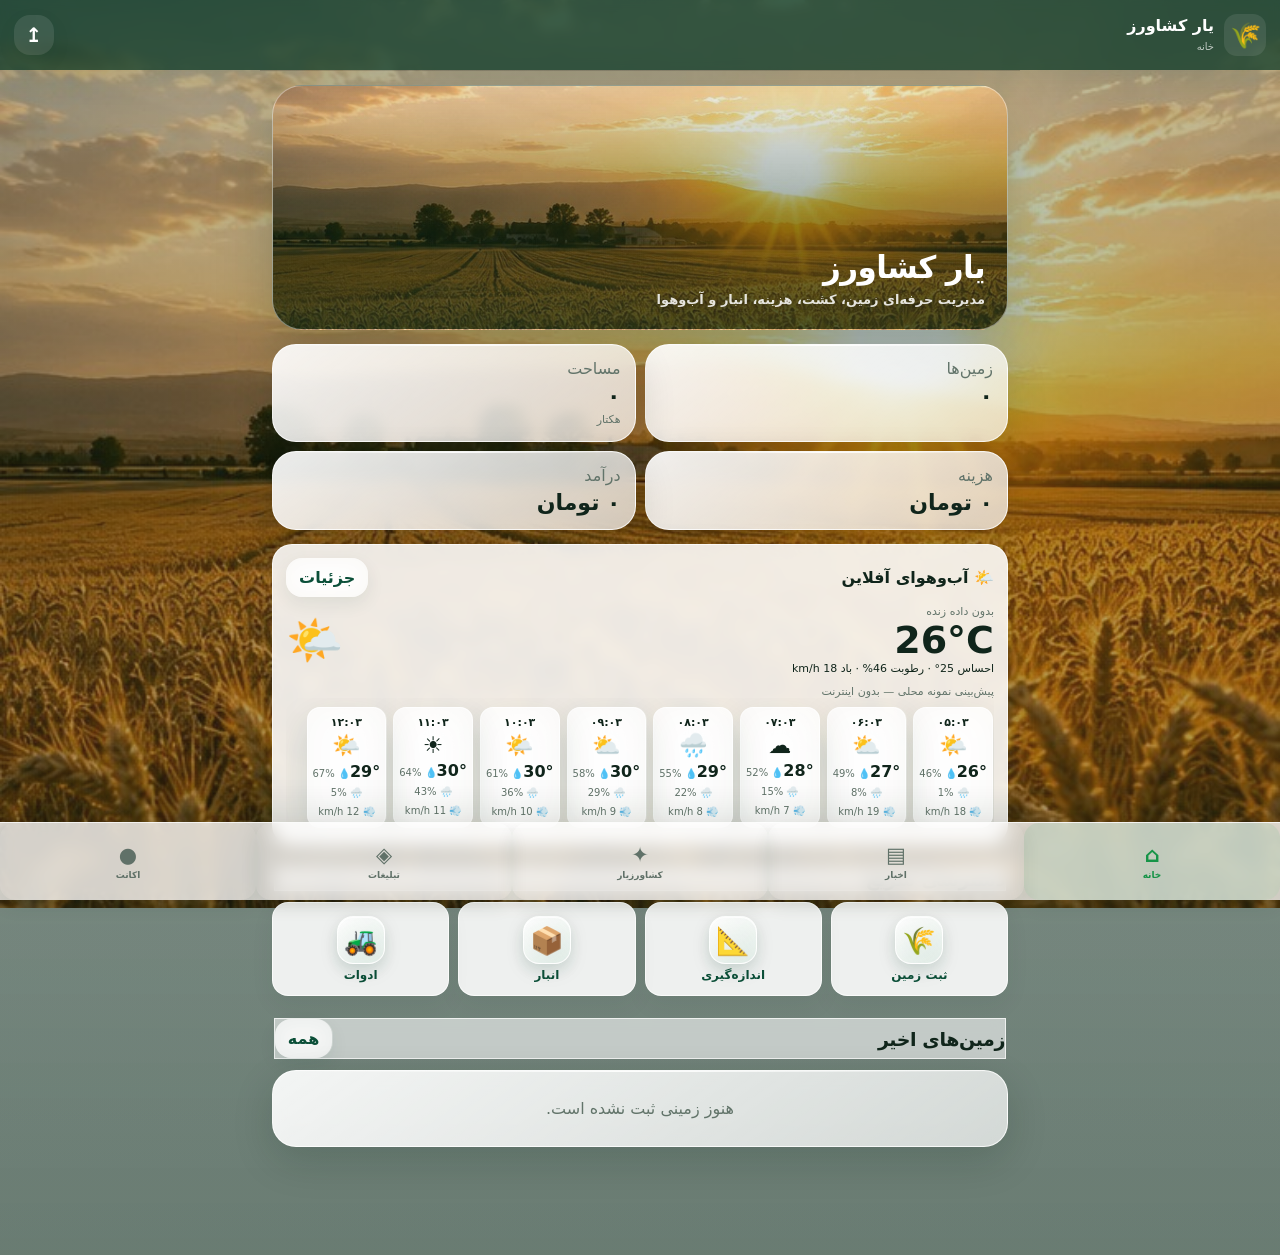
==== commit 19a33450: "Add files via upload" ====
--- a/index.html
+++ b/index.html
@@ -2113,6 +2113,66 @@
   max-height:none!important;
   overflow:visible!important;
   padding-bottom:20px!important;
+}
+</style>
+
+
+<style id="yar-page3-clean-layout">
+.yar-page3-clean-layout{}
+.yar-detail-shell .yar-cultivation-file{padding:14px!important;border-radius:20px!important;overflow:visible!important}
+.yar-detail-shell .yar-cultivation-file .yar-section-head{display:flex!important;align-items:center!important;justify-content:space-between!important;gap:10px!important;margin-bottom:14px!important}
+.yar-detail-shell .yar-cultivation-file .yar-section-head b{font-size:15px!important;line-height:1.5!important}
+.yar-detail-shell .yar-cultivation-file .yar-section-head small{display:block!important;font-size:10px!important;line-height:1.7!important;margin-top:3px!important}
+.yar-plan-summary{display:grid!important;gap:10px!important;direction:rtl!important}
+.yar-plan-seed{background:#edf8f1!important;border:1px solid #cfe8d9!important;border-radius:17px!important;padding:15px!important;display:grid!important;gap:7px!important}
+.yar-plan-seed span,.yar-plan-dates span,.yar-plan-facts span{color:#65776d!important;font-size:11px!important;line-height:1.6!important}
+.yar-plan-seed strong{font-size:18px!important;line-height:1.7!important;color:#155b40!important;overflow-wrap:anywhere!important}
+.yar-plan-seed small{font-size:10px!important;line-height:1.6!important;color:#63766d!important}
+.yar-plan-dates{display:grid!important;grid-template-columns:1fr 1fr!important;gap:9px!important}
+.yar-plan-dates>div,.yar-plan-facts>div{min-width:0!important;background:#fff!important;border:1px solid #e1eae5!important;border-radius:15px!important;padding:12px!important;display:grid!important;align-content:start!important;gap:7px!important}
+.yar-plan-dates strong{font-size:13px!important;line-height:1.8!important;color:#155b40!important;overflow-wrap:anywhere!important}
+.yar-plan-facts{display:grid!important;grid-template-columns:1fr 1fr!important;gap:8px!important}
+.yar-plan-facts strong{font-size:12px!important;line-height:1.7!important;color:#155b40!important;overflow-wrap:anywhere!important}
+.yar-plan-facts>div:last-child{grid-column:1/-1!important}
+.yar-detail-shell .yar-cultivation-file .yar-auto-note{font-size:10px!important;line-height:1.8!important;margin-top:12px!important;padding:10px!important}
+.yar-plan-finance-link{width:100%!important;display:flex!important;align-items:center!important;justify-content:space-between!important;gap:8px!important;margin-top:12px!important;padding:13px!important;border:1px solid #b9ddca!important;border-radius:15px!important;background:#eaf6ef!important;color:#175b41!important;font:inherit!important;font-size:11px!important;font-weight:800!important;text-align:right!important}
+.yar-plan-finance-link span{font-size:18px!important}
+.yar-detail-shell .yar-cultivation-file .yar-cost-breakdown{display:none!important}
+@media(max-width:380px){.yar-plan-dates,.yar-plan-facts{grid-template-columns:1fr!important}.yar-plan-facts>div:last-child{grid-column:auto!important}.yar-plan-seed strong{font-size:16px!important}}
+</style>
+
+
+<style id="yar-land-list-final-scroll-fix-v131">
+/* V131: keep the complete registered-land list reachable on small phones.
+   The entry page itself scrolls; no fixed-height parent may clip the last cards. */
+html:has(.yar-entry-page), body:has(.yar-entry-page), body:has(.yar-entry-page) #app {
+  height:auto!important; min-height:100dvh!important; max-height:none!important;
+  overflow-x:hidden!important; overflow-y:auto!important;
+  -webkit-overflow-scrolling:touch!important;
+}
+body:has(.yar-detail-shell) .yar-detail-shell:has(.yar-entry-page) {
+  position:fixed!important; inset:0!important; width:100vw!important;
+  height:100dvh!important; min-height:100dvh!important; max-height:none!important;
+  overflow-x:hidden!important; overflow-y:auto!important;
+  -webkit-overflow-scrolling:touch!important; overscroll-behavior-y:auto!important;
+}
+.yar-entry-page, .yar-detail-shell .yar-entry-page {
+  position:relative!important; height:auto!important; min-height:100dvh!important;
+  max-height:none!important; overflow:visible!important;
+  padding-bottom:calc(150px + env(safe-area-inset-bottom, 0px))!important;
+  box-sizing:border-box!important;
+}
+.yar-entry-page .yar-land-list,
+.yar-detail-shell .yar-entry-page .yar-land-list {
+  display:grid!important; grid-template-columns:minmax(0,1fr)!important;
+  gap:9px!important; height:auto!important; min-height:0!important;
+  max-height:none!important; overflow:visible!important;
+  padding:3px 2px 24px!important; touch-action:pan-y!important;
+}
+.yar-entry-page .yar-land-option,
+.yar-detail-shell .yar-entry-page .yar-land-option {
+  display:grid!important; width:100%!important; min-height:72px!important;
+  flex:none!important; visibility:visible!important; opacity:1!important;
 }
 </style>
 
@@ -3549,18 +3609,16 @@
   const cIncomeRows=l?cTx.filter(x=>x.type==='income').slice().reverse().map(x=>`<div class="yar-ledger-row"><div><b>💵 ${esc(x.note||'فروش محصول')}</b><small>${x.date?jalaliDate(x.date):''}</small></div><strong>${money(x.amount)}</strong></div>`).join(''):'';
   const auto=yarAutoEstimate(l,crop,profile,areaHa);
   const autoCostRows=Object.entries(auto.costBreakdown||{}).map(([label,v])=>`<div class="yar-cost-row"><span>${v.icon} ${esc(label)}</span><b>${money(v.low)} تا ${money(v.high)}</b></div>`).join('');
-  const cultivationDetail=`<div class="yar-auto-grid">
-    <div class="yar-seed-highlight"><span>🌾 مقدار بذر / نهال</span><b>در یک هکتار: ${esc(auto.seedPerHa)}</b><small>در زمین شما: ${esc(auto.seedLand)}</small></div>
-    <div><span>📅 بازه کاشت</span><b>${esc(auto.planting)}</b></div>
-    <div><span>🌾 بازه برداشت</span><b>${esc(auto.harvest)}</b></div>
-    <div><span>💧 تعداد آبیاری</span><b>${esc(auto.irrigation)}</b></div>
-    <div><span>🌾 نرخ بذر</span><b>${yarSeedPrice(crop)?money(yarSeedPrice(crop))+' / کیلو':'طبق محصول'}</b></div><div><span>💸 هزینه تقریبی کل زمین</span><b>${auto.cost}</b></div>
-    <div><span>💵 درآمد تقریبی کل زمین</span><b>${auto.income}</b></div>
-    <div class="${'ok'}"><span>📈 سود تقریبی</span><b>${auto.profit}</b></div>
-    <div><span>📐 مساحت محاسبه‌شده</span><b>${areaHa.toLocaleString('fa-IR')} هکتار</b></div>
+  // صفحه ۳ فقط برنامه زراعی را نشان می‌دهد؛ هزینه و سود به صفحه ۴ منتقل شده‌اند
+  // تا از تکرار اطلاعات و کارت‌های فشرده و نامرتب جلوگیری شود.
+  const cultivationDetail=`<div class="yar-plan-summary">
+    <div class="yar-plan-seed"><span>🌾 بذر موردنیاز برای این زمین</span><strong>${esc(auto.seedLand)}</strong><small>مقدار مرجع در یک هکتار: ${esc(auto.seedPerHa)}</small></div>
+    <div class="yar-plan-dates"><div><span>📅 زمان کاشت</span><strong>${esc(auto.planting)}</strong></div><div><span>🌾 زمان برداشت</span><strong>${esc(auto.harvest)}</strong></div></div>
+    <div class="yar-plan-facts"><div><span>💧 آبیاری</span><strong>${esc(auto.irrigation)}</strong></div><div><span>📐 مساحت زمین</span><strong>${areaHa.toLocaleString('fa-IR',{maximumFractionDigits:2})} هکتار</strong></div><div><span>🌱 قیمت بذر</span><strong>${yarSeedPrice(crop)?money(yarSeedPrice(crop))+' تومان/کیلو':'نیازمند بررسی'}</strong></div></div>
   </div>
-  <div class="yar-auto-note">⚠️ ${auto.note}</div>`;
-  const cultivationSection=(l&&crop)?`<section class="yar-flow-card yar-cultivation-file"><div class="yar-section-head"><div><b>🌱 برنامه کامل کشت</b><small>برنامه خودکار بر اساس محصول، مساحت و اطلاعات همین زمین</small></div><span>⭐ فعال</span></div>${cultivationDetail}<div class="yar-cost-breakdown">${autoCostRows}</div></section>`:'';
+  <div class="yar-auto-note">⚠️ ${auto.note}</div>
+  <button type="button" class="yar-plan-finance-link" onclick="yarOpenPage4Calc()">🧮 مشاهده هزینه‌ها، درآمد و سود و زیان در صفحه ۴ <span>←</span></button>`;
+  const cultivationSection=(l&&crop)?`<section class="yar-flow-card yar-cultivation-file"><div class="yar-section-head"><div><b>🌱 برنامه کاشت تا برداشت</b><small>فقط اطلاعات اجرایی کشت این محصول و زمین</small></div><span>⭐ فعال</span></div>${cultivationDetail}</section>`:'';
   const calc=yarCalcTotals(l,crop,areaHa,areaM2);
   const calcSection=(l&&crop)?`<section class="yar-flow-card yar-number-calcs"><div class="yar-selected-head"><div><b>🧮 محاسبات عددی خودکار همین کشت</b><h3>🌾 ${esc(l.name)} · ${esc(crop)}</h3><small>مساحت محاسباتی: ${areaHa.toLocaleString('fa-IR')} هکتار · ${areaM2.toLocaleString('fa-IR')} مترمربع</small></div><span class="yar-area-badge">متصل به زمین</span></div><div class="yar-calc-result-grid"><div><span>🌱 نرخ بذر</span><b>${calc.d.seed.toLocaleString('fa-IR')} کیلو/هکتار</b></div><div><span>🌾 بذر موردنیاز</span><b>${calc.seedQty.toLocaleString('fa-IR',{maximumFractionDigits:2})} کیلوگرم</b></div><div><span>💧 حجم آب</span><b>${calc.water.toLocaleString('fa-IR',{maximumFractionDigits:2})} مترمکعب</b></div><div><span>🌱 تعداد بوته</span><b>${calc.plants.toLocaleString('fa-IR')} بوته</b></div><div><span>🧪 ماده مؤثره/کود</span><b>${calc.fertilizer.toLocaleString('fa-IR',{maximumFractionDigits:2})} کیلوگرم</b></div><div><span>🧴 سم</span><b>${calc.pesticide.toLocaleString('fa-IR',{maximumFractionDigits:2})} کیلو/لیتر تقریبی</b></div><div><span>🚜 ماشین‌آلات</span><b>${calc.machine.toLocaleString('fa-IR',{maximumFractionDigits:1})} ساعت</b></div><div><span>👷 کارگر</span><b>${calc.labor.toLocaleString('fa-IR',{maximumFractionDigits:1})} ساعت</b></div></div><hr><div class="yar-calc-result-grid"><div><span>🌾 هزینه بذر</span><b>${money(calc.seedCost)}</b><small>نرخ بذر: ${money(calc.seedPrice)} تومان/کیلو</small></div><div><span>🧪 هزینه کود</span><b>${money(calc.fertilizerCost)}</b></div><div><span>🧴 هزینه سم</span><b>${money(calc.pesticideCost)}</b></div><div><span>💧 هزینه آب و آبیاری</span><b>${money(calc.waterCost)}</b></div><div><span>🚜 هزینه ماشین‌آلات</span><b>${money(calc.machineCost)}</b></div><div><span>👷 هزینه کارگر</span><b>${money(calc.laborCost)}</b></div><div><span>📋 سایر هزینه‌ها</span><b>${money(calc.otherCost)}</b></div><div><span>💸 مجموع هزینه</span><b>${money(calc.costs)}</b></div><div><span>📦 عملکرد کل</span><b>${calc.yield.toLocaleString('fa-IR',{maximumFractionDigits:0})} کیلوگرم</b></div><div><span>💵 قیمت فروش برآوردی</span><b>${money(calc.sale)} تومان/کیلو</b></div><div><span>💰 درآمد فروش</span><b>${money(calc.revenue)}</b></div></div><div class="calc-total"><span>${calc.profit>=0?'📈 سود خالص':'📉 زیان خالص'}</span><strong>${money(Math.abs(calc.profit))}</strong><small>محاسبه خودکار: درآمد فروش − مجموع هزینه‌های کشت</small></div><button type="button" class="primary" style="width:100%;margin-top:10px" onclick="yarSaveNumericCalc()">💾 ذخیره محاسبات و سود و زیان</button><div class="yar-calc-note">تمام اعداد از مساحت همین زمین و مشخصات همین محصول محاسبه می‌شوند؛ هیچ ورود دستی لازم نیست.</div></section>`:'';
   const guideItems=[
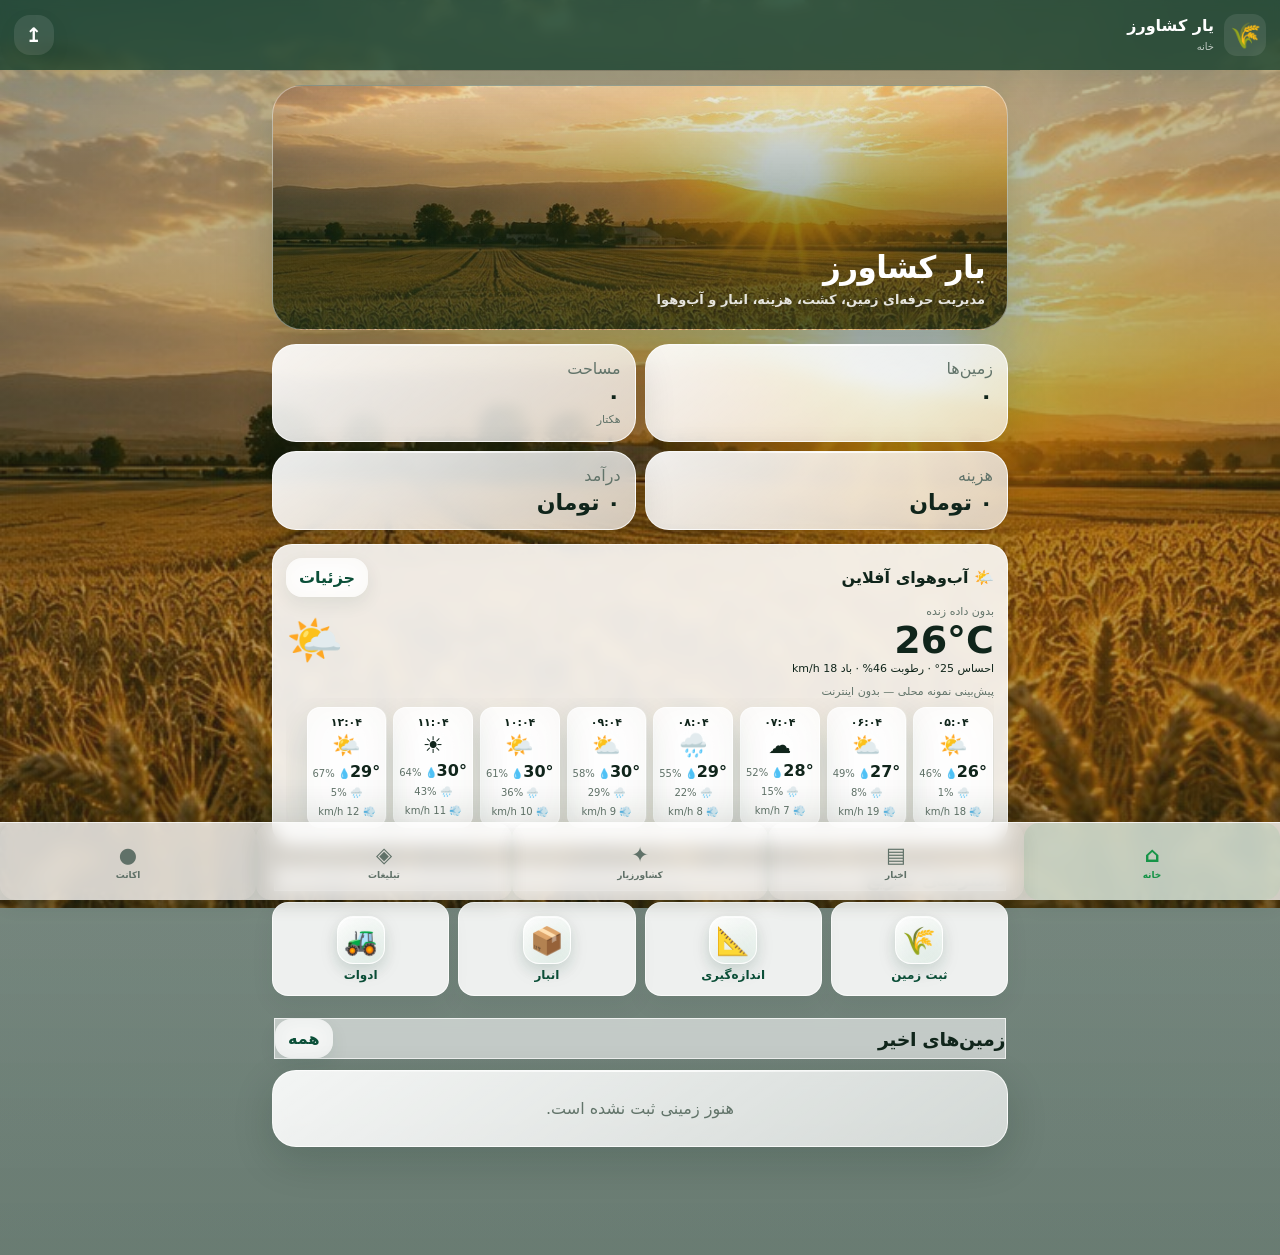
==== commit 7e696a37: "Add files via upload" ====
--- a/index.html
+++ b/index.html
@@ -4423,5 +4423,109 @@
 @media(max-width:600px){.yar-detail-shell .yarpro-head{height:78px!important;min-height:78px!important}.yar-detail-shell .yar-horizontal-panel{padding-top:88px!important}}
 </style>
 
+
+<style id="yar-online-chat-page-v1">
+.yar-online-chat-page{max-width:900px;margin:0 auto;padding:8px 0 18px}
+.yoc-head{position:sticky;top:66px;z-index:900;background:#f7fbf8;border:1px solid #dbe9e0;border-radius:18px;padding:12px;margin-bottom:10px;box-shadow:0 8px 24px #1235}
+.yoc-topline{display:flex;align-items:center;gap:9px}
+.yoc-back{border:0;border-radius:12px;background:#e6f1e9;color:#174b37;padding:10px 12px;font-weight:900}
+.yoc-title{flex:1;min-width:0}.yoc-title b{display:block;font-size:15px}.yoc-title small{display:block;color:#60776a;font-size:11px;margin-top:4px}
+.yoc-landfacts{display:flex;gap:6px;overflow:auto;margin-top:10px;padding-bottom:2px}
+.yoc-landfacts span{white-space:nowrap;border-radius:999px;background:#eaf3ed;padding:6px 9px;font-size:10px;color:#244e3a}
+.yoc-status{font-size:10px;line-height:1.7;color:#7c4b15;background:#fff6e6;border:1px solid #f1d7a8;border-radius:12px;padding:9px 11px;margin-top:9px}
+.yoc-chat{height:calc(100dvh - 310px);min-height:260px;max-height:680px;overflow:auto;background:#edf4ef;border:1px solid #dce8e0;border-radius:18px;padding:12px;margin-bottom:10px}
+.yoc-msg{display:flex;margin:8px 0}.yoc-msg.user{justify-content:flex-start}.yoc-msg.assistant{justify-content:flex-end}
+.yoc-msg>div{max-width:88%;padding:11px 13px;border-radius:16px;background:#fff;box-shadow:0 3px 10px #173b2810;font-size:13px;line-height:1.9;overflow-wrap:anywhere}
+.yoc-msg.user>div{background:#dff2e5}.yoc-msg img{max-width:100%;max-height:240px;display:block;border-radius:12px;margin-bottom:7px}
+.yoc-suggestions{display:flex;gap:7px;overflow:auto;padding:2px 0 9px}.yoc-suggestions button{flex:0 0 auto;border:1px solid #d4e5d9;background:#fff;color:#20533c;border-radius:999px;padding:8px 11px;font-size:11px}
+.yoc-preview{display:none;align-items:center;gap:8px;background:#e7f3eb;padding:8px;border-radius:12px;margin-bottom:7px}.yoc-preview img{width:56px;height:56px;object-fit:cover;border-radius:9px}.yoc-preview button{border:0;background:#f9dfdc;border-radius:9px;padding:7px}
+.yoc-compose{position:sticky;bottom:78px;background:#fff;border:1px solid #dce8e0;border-radius:18px;padding:8px;box-shadow:0 -4px 18px #173b2815}
+.yoc-compose textarea{width:100%;resize:vertical;min-height:54px;max-height:130px;border:0;outline:0;padding:8px;background:transparent;color:#17352b}
+.yoc-tools{display:flex;align-items:center;gap:7px}.yoc-tools button{border:0;border-radius:12px;padding:10px 12px;font-weight:800}.yoc-pick{background:#edf5ef;color:#22563d}.yoc-send{margin-right:auto;background:#0b4f38;color:#fff;min-width:84px}
+@media(max-width:600px){.yoc-head{top:66px}.yoc-chat{height:calc(100dvh - 330px);min-height:220px;padding:8px}.yoc-msg>div{max-width:94%;font-size:12px}.yoc-compose{bottom:78px}}
+/* v3: fullscreen chat layout with a composer fixed across the bottom edge */
+html.yoc-fullscreen-chat,html.yoc-fullscreen-chat body{height:100%;overflow:hidden}
+.yar-online-chat-page{position:fixed!important;inset:70px 0 0!important;z-index:1800!important;width:100%!important;max-width:none!important;height:calc(100dvh - 70px)!important;min-height:0!important;margin:0!important;padding:8px 10px calc(8px + env(safe-area-inset-bottom))!important;box-sizing:border-box!important;display:flex!important;flex-direction:column!important;gap:8px!important;background:#f7fbf8!important;overflow:hidden!important}
+.yoc-head{position:relative!important;top:auto!important;flex:0 0 auto!important;margin:0!important}
+.yoc-landfacts{max-width:100%}
+.yoc-status{max-height:54px;overflow:auto}
+.yoc-suggestions{flex:0 0 auto!important;margin:0!important;padding:0 0 2px!important}
+.yoc-chat{flex:1 1 auto!important;height:auto!important;min-height:0!important;max-height:none!important;margin:0!important;overscroll-behavior:contain}
+.yoc-preview{flex:0 0 auto!important;margin:0!important}
+.yoc-compose{position:relative!important;inset:auto!important;bottom:auto!important;left:auto!important;right:auto!important;flex:0 0 auto!important;width:100%!important;margin:0!important;border-radius:16px!important;padding:7px!important;padding-bottom:calc(7px + env(safe-area-inset-bottom))!important;box-sizing:border-box!important}
+.yoc-compose textarea{display:block!important;width:100%!important;min-height:48px!important;max-height:110px!important;resize:none!important;box-sizing:border-box!important}
+.yoc-tools{width:100%;}
+.yoc-tools button{min-height:42px}
+@media(max-width:600px){.yar-online-chat-page{inset:64px 0 0!important;height:calc(100dvh - 64px)!important;padding:6px 7px calc(6px + env(safe-area-inset-bottom))!important;gap:6px!important}.yoc-head{padding:9px!important;border-radius:14px!important}.yoc-landfacts{margin-top:7px}.yoc-status{max-height:43px;padding:6px 8px;font-size:9px}.yoc-chat{padding:7px!important}.yoc-compose{padding:6px!important;padding-bottom:calc(6px + env(safe-area-inset-bottom))!important}.yoc-compose textarea{min-height:46px!important}.yoc-tools button{padding:9px 10px!important;font-size:11px}}
+
+</style>
+<script id="yar-online-chat-page-v1-js">
+(function(){
+  const YOC_PREFIX='yk-online-land-chat-v1:';
+  let yocPhoto=null;
+  function yocEsc(s){return String(s??'').replace(/&/g,'&amp;').replace(/</g,'&lt;').replace(/>/g,'&gt;').replace(/"/g,'&quot;').replace(/'/g,'&#39;')}
+  function yocLand(){try{return (state.lands||[]).find(x=>String(x.id)===String(selected||localStorage.getItem('yk-last-land')||''))||null}catch(e){return null}}
+  function yocKey(l){return YOC_PREFIX+String(l.id)}
+  function yocRead(l){try{const v=JSON.parse(localStorage.getItem(yocKey(l))||'[]');return Array.isArray(v)?v:[]}catch(e){return []}}
+  function yocSave(l,m){try{localStorage.setItem(yocKey(l),JSON.stringify(m.slice(-80)))}catch(e){toast('فضای ذخیرهٔ تاریخچه کافی نیست؛ عکس‌های قدیمی را حذف کن.')} }
+  function yocRender(l){
+    const box=document.getElementById('yocChat');if(!box)return;
+    const msgs=yocRead(l);
+    box.innerHTML=msgs.length?msgs.map(m=>`<div class="yoc-msg ${m.role==='user'?'user':'assistant'}"><div>${m.image?`<img src="${yocEsc(m.image)}" alt="عکس ارسالی">`:''}${m.text?yocEsc(m.text).replace(/\n/g,'<br>'):''}</div></div>`).join(''):`<div class="yoc-msg assistant"><div>سلام! 🌱 من مشاور زمین «${yocEsc(l.name||'زمین شما')}» هستم.<br>سؤالت را بنویس یا از گیاه، محصول یا زمین عکس بفرست. اطلاعات این زمین در همین گفت‌وگو استفاده می‌شود.</div></div>`;
+    box.scrollTop=box.scrollHeight;
+  }
+  window.yarOnlineChatPage=function(){
+    document.documentElement.classList.add('yoc-fullscreen-chat');
+    const l=yocLand();
+    if(!l){toast('اول زمین را انتخاب کن.');return false}
+    selected=l.id;localStorage.setItem('yk-last-land',String(l.id));localStorage.setItem('yk-yar-entry-land',String(l.id));localStorage.setItem('yk-yar-mode','online');
+    head('مشاور آنلاین · '+(l.name||'زمین'));
+    const area=Number(l.area||0).toLocaleString('fa-IR',{maximumFractionDigits:2});
+    app.innerHTML=`<section class="yar-online-chat-page">
+      <header class="yoc-head"><div class="yoc-topline"><button class="yoc-back" type="button" onclick="yarOnlineBack()">‹ بازگشت</button><div class="yoc-title"><b>🌾 مشاور آنلاین کشت</b><small>گفت‌وگوی اختصاصی زمین: ${yocEsc(l.name||'زمین بدون نام')}</small></div></div>
+      <div class="yoc-landfacts"><span>📐 ${area} هکتار</span><span>🪨 ${yocEsc(l.soil||'خاک ثبت نشده')}</span><span>💧 ${yocEsc(l.water||'آب ثبت نشده')}</span><span>🚿 ${yocEsc(l.irrigation||'آبیاری ثبت نشده')}</span><span>🌱 ${yocEsc(l.crop||'محصول ثبت نشده')}</span></div>
+      <div class="yoc-status">⚠️ صفحهٔ چت ساخته شده است؛ اتصال به سرور هوش مصنوعی و بررسی اشتراک هنوز راه‌اندازی نشده. فعلاً پیام‌ها در همین دستگاه ذخیره می‌شوند.</div></header>
+      <div class="yoc-suggestions"><button type="button" onclick="yarOnlineQuick('برای این زمین چه محصولی مناسب است؟')">🌱 انتخاب محصول</button><button type="button" onclick="yarOnlineQuick('برای محصول این زمین برنامه آبیاری پیشنهاد بده.')">💧 آبیاری</button><button type="button" onclick="yarOnlineQuick('چه اطلاعاتی برای بررسی بیماری گیاه لازم است؟')">🦠 بیماری گیاه</button><button type="button" onclick="yarOnlineQuick('هزینه و سود کشت این زمین را چطور بررسی کنم؟')">💰 سود و زیان</button></div>
+      <div id="yocChat" class="yoc-chat" aria-live="polite"></div>
+      <div id="yocPreview" class="yoc-preview"><img id="yocPreviewImg" alt="پیش‌نمایش عکس"><span id="yocPreviewName" class="small"></span><button type="button" onclick="yarOnlineClearPhoto()">حذف عکس</button></div>
+      <form class="yoc-compose" onsubmit="return yarOnlineSend(event)"><textarea id="yocInput" placeholder="سؤالت را درباره همین زمین بنویس…" aria-label="متن پیام"></textarea><div class="yoc-tools"><button type="button" class="yoc-pick" onclick="document.getElementById('yocGallery').click()">🖼️ گالری</button><button type="button" class="yoc-pick" onclick="document.getElementById('yocCamera').click()">📷 دوربین</button><button type="submit" class="yoc-send">ارسال ➤</button></div></form>
+      <input id="yocGallery" type="file" accept="image/*" hidden onchange="yarOnlinePhoto(this)"><input id="yocCamera" type="file" accept="image/*" capture="environment" hidden onchange="yarOnlinePhoto(this)">
+    </section>`;
+    yocPhoto=null;yocRender(l);
+    const input=document.getElementById('yocInput');if(input)input.addEventListener('keydown',e=>{if(e.key==='Enter'&&!e.shiftKey){e.preventDefault();document.querySelector('.yoc-compose')?.requestSubmit()}});
+    return false;
+  };
+  window.yarOnlineBack=function(){document.documentElement.classList.remove('yoc-fullscreen-chat');yocPhoto=null;route='yar';yarLandMode=true;yarMode='online';yar()};
+  window.yarOnlineQuick=function(q){const i=document.getElementById('yocInput');if(i){i.value=q;i.focus()}};
+  window.yarOnlineClearPhoto=function(){yocPhoto=null;const p=document.getElementById('yocPreview');if(p)p.style.display='none';const a=document.getElementById('yocGallery'),b=document.getElementById('yocCamera');if(a)a.value='';if(b)b.value=''};
+  window.yarOnlinePhoto=function(input){
+    const f=input?.files?.[0];if(!f)return;
+    if(!f.type.startsWith('image/')){toast('فقط فایل تصویری انتخاب کن');input.value='';return}
+    if(f.size>12*1024*1024){toast('حجم عکس باید کمتر از ۱۲ مگابایت باشد');input.value='';return}
+    const r=new FileReader();r.onload=()=>{yocPhoto={data:r.result,name:f.name||'photo.jpg'};const p=document.getElementById('yocPreview'),im=document.getElementById('yocPreviewImg'),nm=document.getElementById('yocPreviewName');if(im)im.src=yocPhoto.data;if(nm)nm.textContent=yocPhoto.name;if(p)p.style.display='flex'};r.readAsDataURL(f);
+  };
+  window.yarOnlineSend=function(ev){
+    ev?.preventDefault();const l=yocLand(),input=document.getElementById('yocInput');if(!l)return false;
+    const text=(input?.value||'').trim();if(!text&&!yocPhoto)return false;
+    const msgs=yocRead(l);msgs.push({role:'user',text:text||'عکس برای بررسی ارسال شد',image:yocPhoto?.data||''});
+    msgs.push({role:'assistant',text:'پیامت در تاریخچهٔ همین زمین ذخیره شد. برای دریافت پاسخ هوشمند و تحلیل واقعی عکس، باید سرور و سرویس هوش مصنوعی را به این صفحه وصل کنیم؛ این اتصال هنوز فعال نیست.'});
+    yocSave(l,msgs);if(input)input.value='';yarOnlineClearPhoto();yocRender(l);return false;
+  };
+  const original=window.yarEnterMode;
+  if(typeof original==='function'){
+    window.yarEnterMode=function(mode,id){
+      if(mode==='online'){
+        const v=String(id||selected||localStorage.getItem('yk-last-land')||localStorage.getItem('yk-yar-entry-land')||'').trim();
+        const l=(state.lands||[]).find(x=>String(x.id)===v);
+        if(!l){toast('اول یک زمین را انتخاب کن، بعد آنلاین را بزن.');return false}
+        selected=l.id;localStorage.setItem('yk-last-land',String(l.id));localStorage.setItem('yk-yar-entry-land',String(l.id));localStorage.setItem('yk-yar-mode','online');route='yar';
+        return window.yarOnlineChatPage();
+      }
+      return original(mode,id);
+    };
+  }
+})();
+</script>
+
 </body>
 </html>
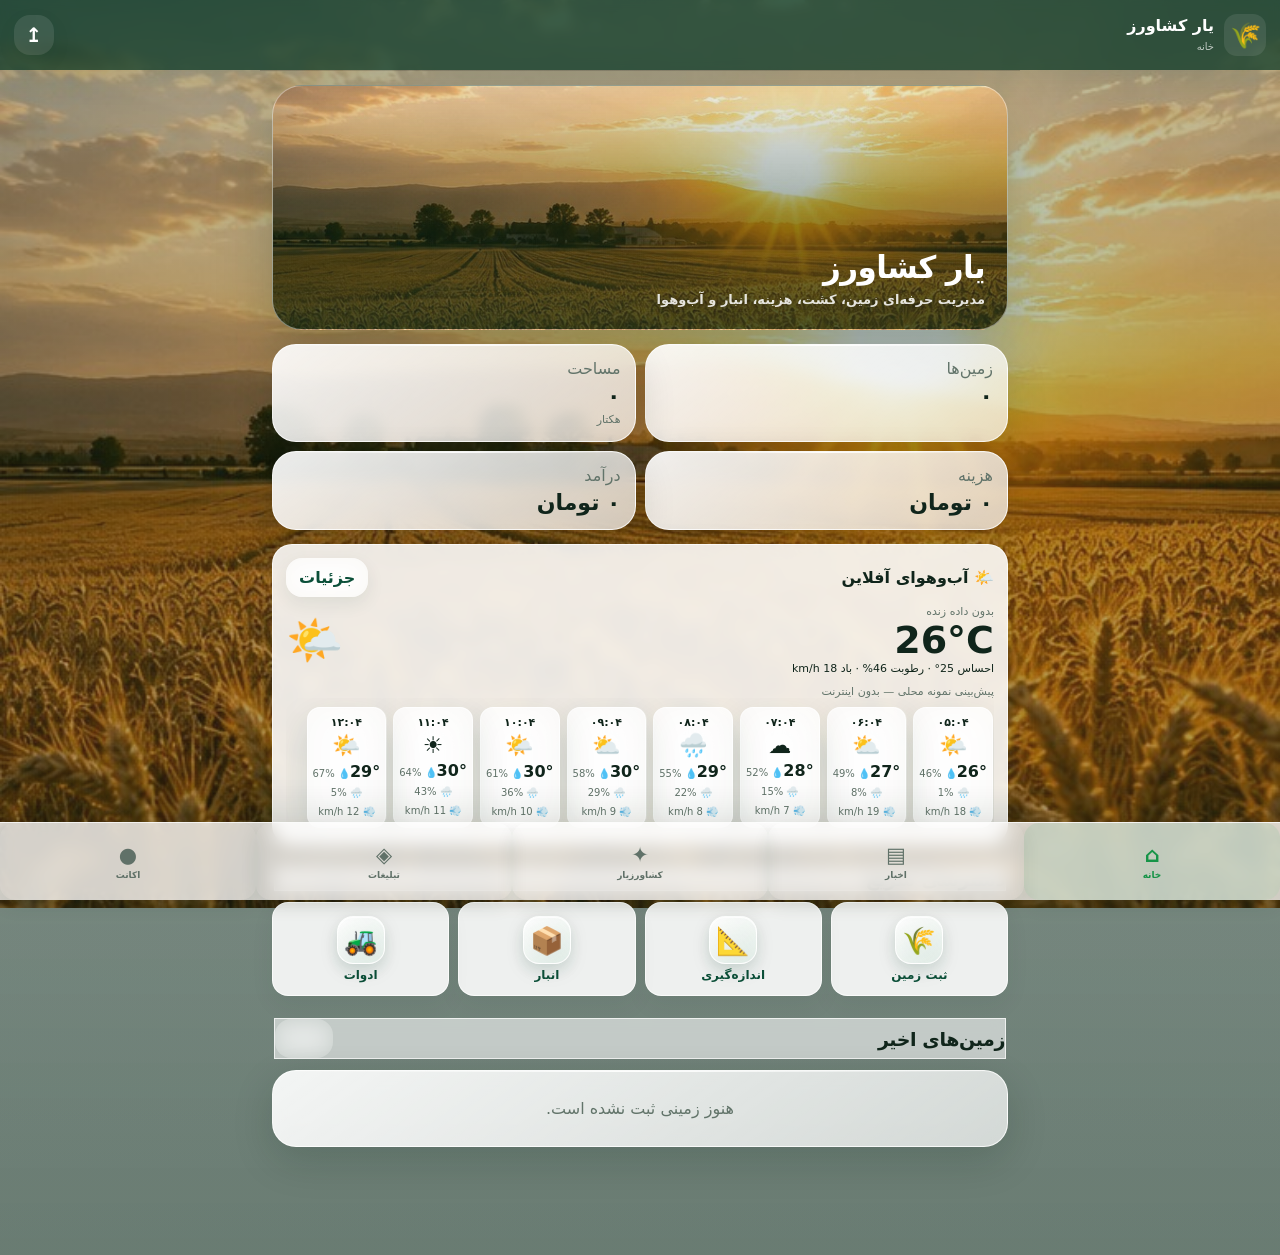
==== commit d8532f91: "Add files via upload" ====
--- a/index.html
+++ b/index.html
@@ -4458,6 +4458,41 @@
 .yoc-tools button{min-height:42px}
 @media(max-width:600px){.yar-online-chat-page{inset:64px 0 0!important;height:calc(100dvh - 64px)!important;padding:6px 7px calc(6px + env(safe-area-inset-bottom))!important;gap:6px!important}.yoc-head{padding:9px!important;border-radius:14px!important}.yoc-landfacts{margin-top:7px}.yoc-status{max-height:43px;padding:6px 8px;font-size:9px}.yoc-chat{padding:7px!important}.yoc-compose{padding:6px!important;padding-bottom:calc(6px + env(safe-area-inset-bottom))!important}.yoc-compose textarea{min-height:46px!important}.yoc-tools button{padding:9px 10px!important;font-size:11px}}
 
+
+/* v4: reserve the fixed bottom navigation area and pin the full-width composer above it */
+html.yoc-fullscreen-chat,html.yoc-fullscreen-chat body{height:100%!important;overflow:hidden!important}
+html.yoc-fullscreen-chat .bottom{z-index:1700!important}
+html.yoc-fullscreen-chat .yar-online-chat-page{position:fixed!important;top:64px!important;left:0!important;right:0!important;bottom:calc(78px + env(safe-area-inset-bottom))!important;inset:64px 0 calc(78px + env(safe-area-inset-bottom)) 0!important;width:100vw!important;height:auto!important;max-width:none!important;min-height:0!important;margin:0!important;padding:5px 0 0!important;box-sizing:border-box!important;display:flex!important;flex-direction:column!important;gap:6px!important;overflow:hidden!important;z-index:1800!important;background:#f7fbf8!important}
+html.yoc-fullscreen-chat .yoc-head{flex:0 0 auto!important;margin:0 8px!important;position:relative!important;top:auto!important;max-width:none!important}
+html.yoc-fullscreen-chat .yoc-status{flex:0 0 auto!important;margin-left:8px!important;margin-right:8px!important}
+html.yoc-fullscreen-chat .yoc-chat{flex:1 1 0!important;height:auto!important;min-height:0!important;max-height:none!important;margin:0 8px!important;overflow-y:auto!important;overscroll-behavior:contain!important}
+html.yoc-fullscreen-chat .yoc-preview{flex:0 0 auto!important;margin:0 8px!important;max-height:70px!important;overflow:auto!important}
+html.yoc-fullscreen-chat .yoc-compose{position:relative!important;left:auto!important;right:auto!important;bottom:auto!important;flex:0 0 auto!important;width:100%!important;max-width:none!important;margin:0!important;border-radius:16px 16px 0 0!important;padding:7px 10px calc(7px + env(safe-area-inset-bottom))!important;box-sizing:border-box!important;z-index:1801!important;background:#fff!important;box-shadow:0 -5px 18px rgba(17,58,39,.12)!important}
+html.yoc-fullscreen-chat .yoc-compose textarea{display:block!important;width:100%!important;min-width:0!important;min-height:46px!important;max-height:88px!important;resize:none!important;box-sizing:border-box!important}
+html.yoc-fullscreen-chat .yoc-tools{display:flex!important;width:100%!important;gap:6px!important}
+html.yoc-fullscreen-chat .yoc-tools button{min-height:40px!important;flex:0 1 auto!important}
+@media(max-width:600px){html.yoc-fullscreen-chat .yar-online-chat-page{top:64px!important;padding-top:5px!important;gap:5px!important}html.yoc-fullscreen-chat .yoc-head{margin-left:6px!important;margin-right:6px!important;padding:8px!important}html.yoc-fullscreen-chat .yoc-chat{margin-left:6px!important;margin-right:6px!important;padding:7px!important}html.yoc-fullscreen-chat .yoc-compose{padding:6px 8px calc(6px + env(safe-area-inset-bottom))!important}html.yoc-fullscreen-chat .yoc-compose textarea{min-height:44px!important;max-height:78px!important}}
+
+/* v5: restore global page scrolling; only the chat message panel scrolls while chat is open. */
+html, body { overflow-y:auto; }
+html.yoc-fullscreen-chat, html.yoc-fullscreen-chat body {
+  height:auto!important;
+  min-height:100%!important;
+  overflow-x:hidden!important;
+  overflow-y:auto!important;
+  touch-action:pan-y!important;
+}
+html.yoc-fullscreen-chat body { position:relative!important; }
+html.yoc-fullscreen-chat .yar-online-chat-page {
+  overscroll-behavior:auto!important;
+  touch-action:auto!important;
+}
+html.yoc-fullscreen-chat .yoc-chat {
+  touch-action:pan-y!important;
+  -webkit-overflow-scrolling:touch!important;
+}
+/* When leaving the chat, remove its scroll-lock class even if navigation changes elsewhere. */
+
 </style>
 <script id="yar-online-chat-page-v1-js">
 (function(){
